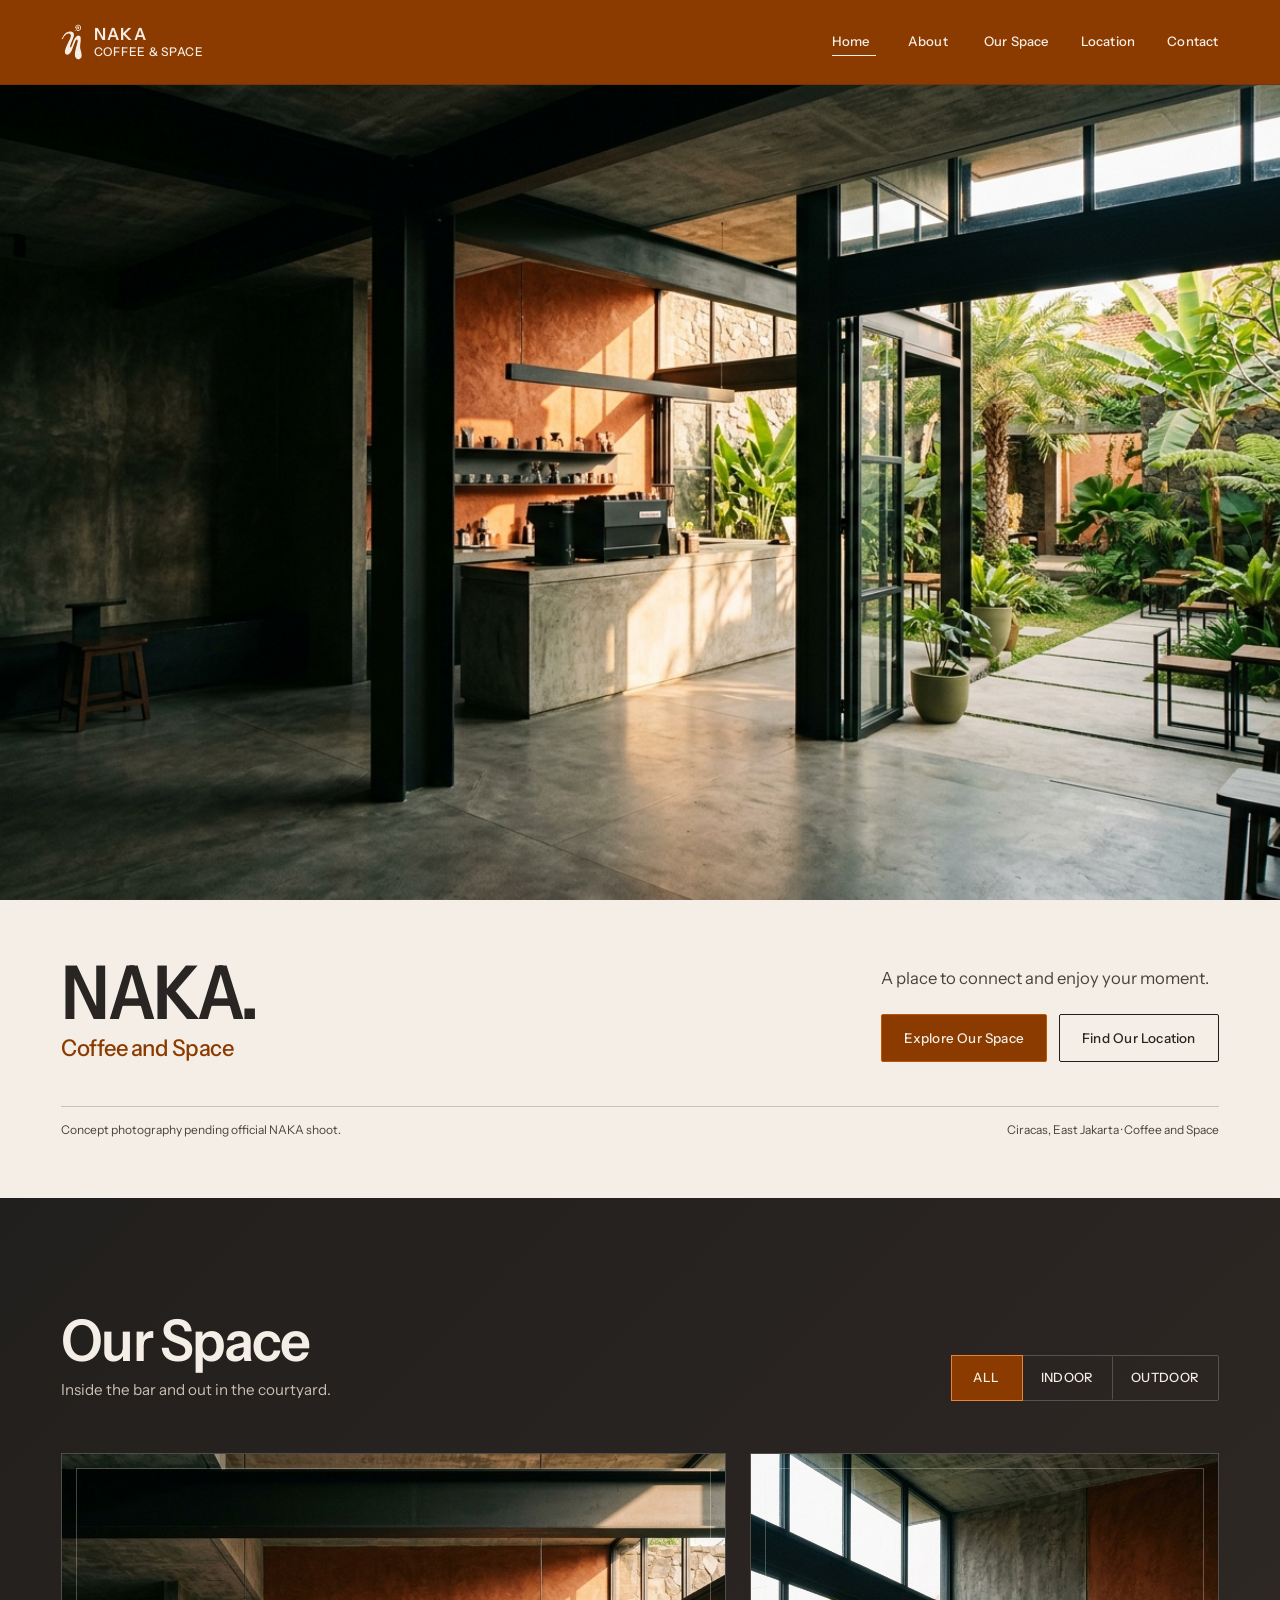
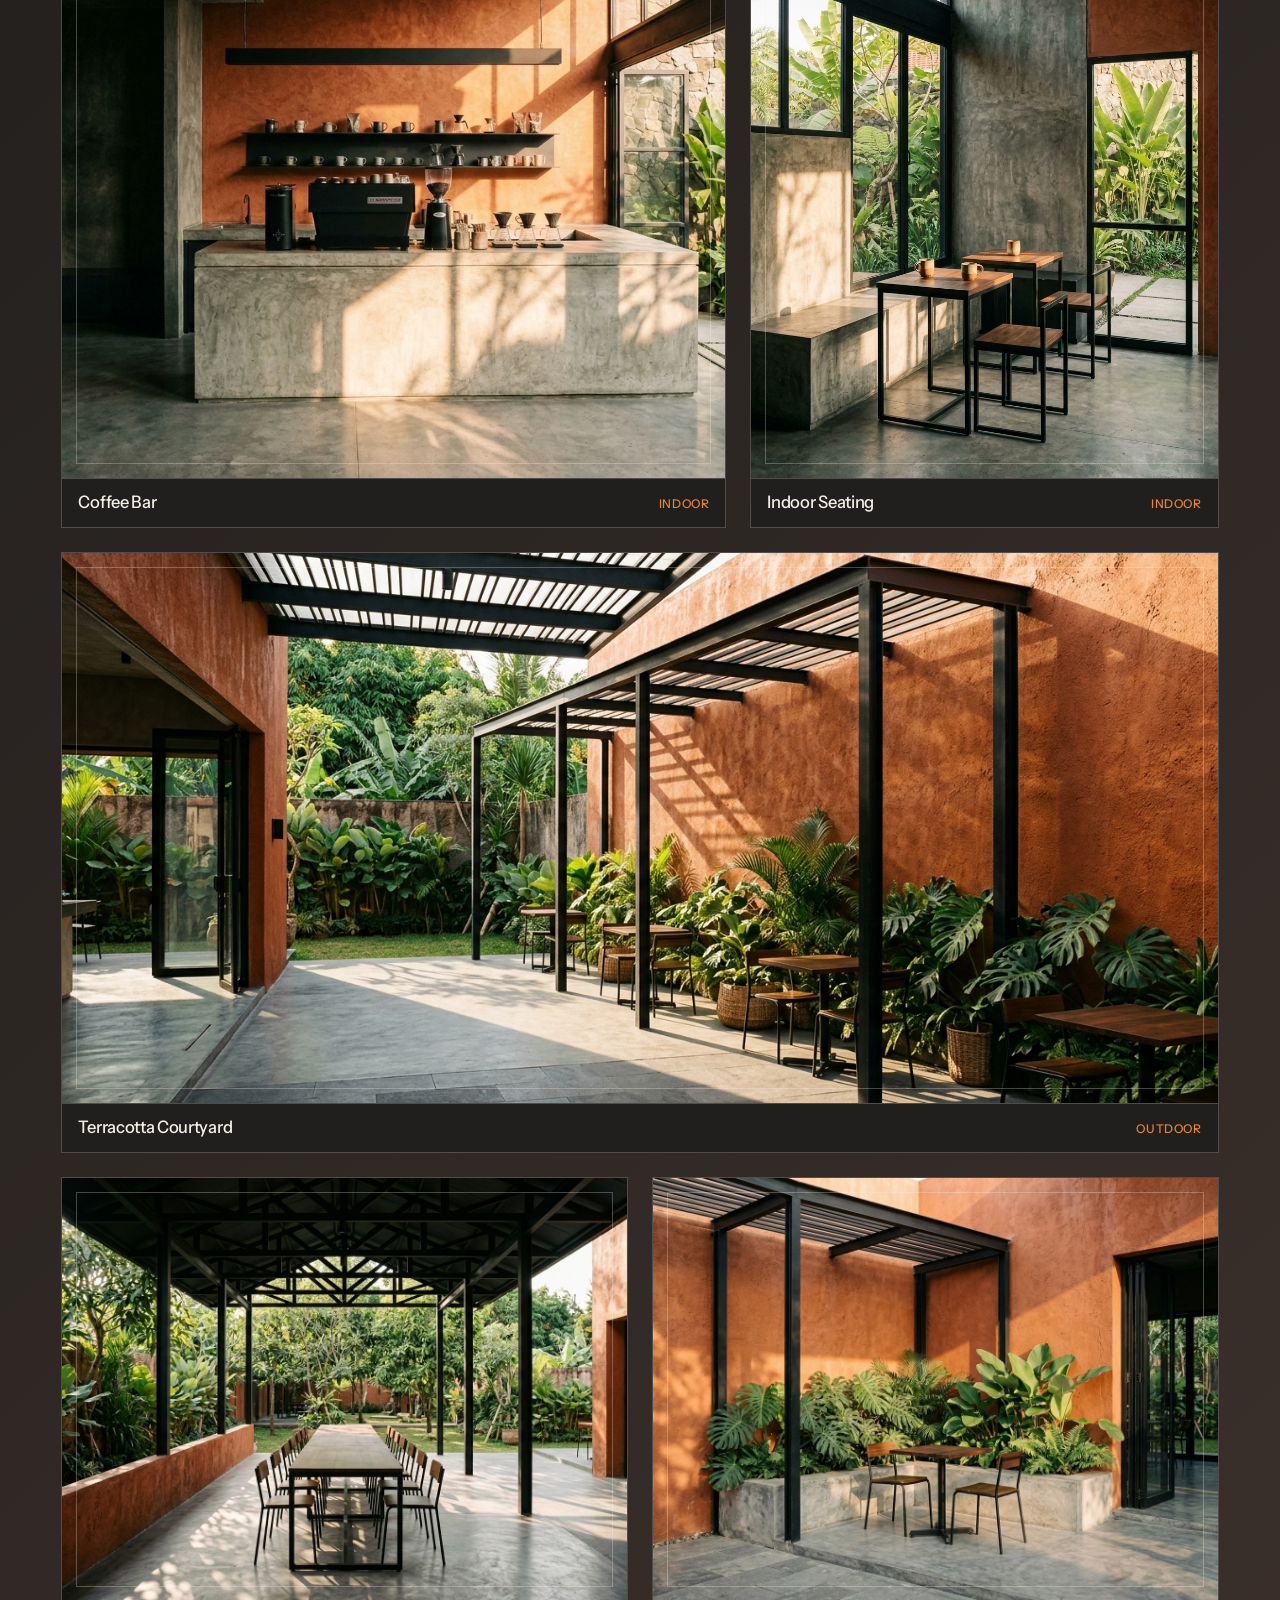
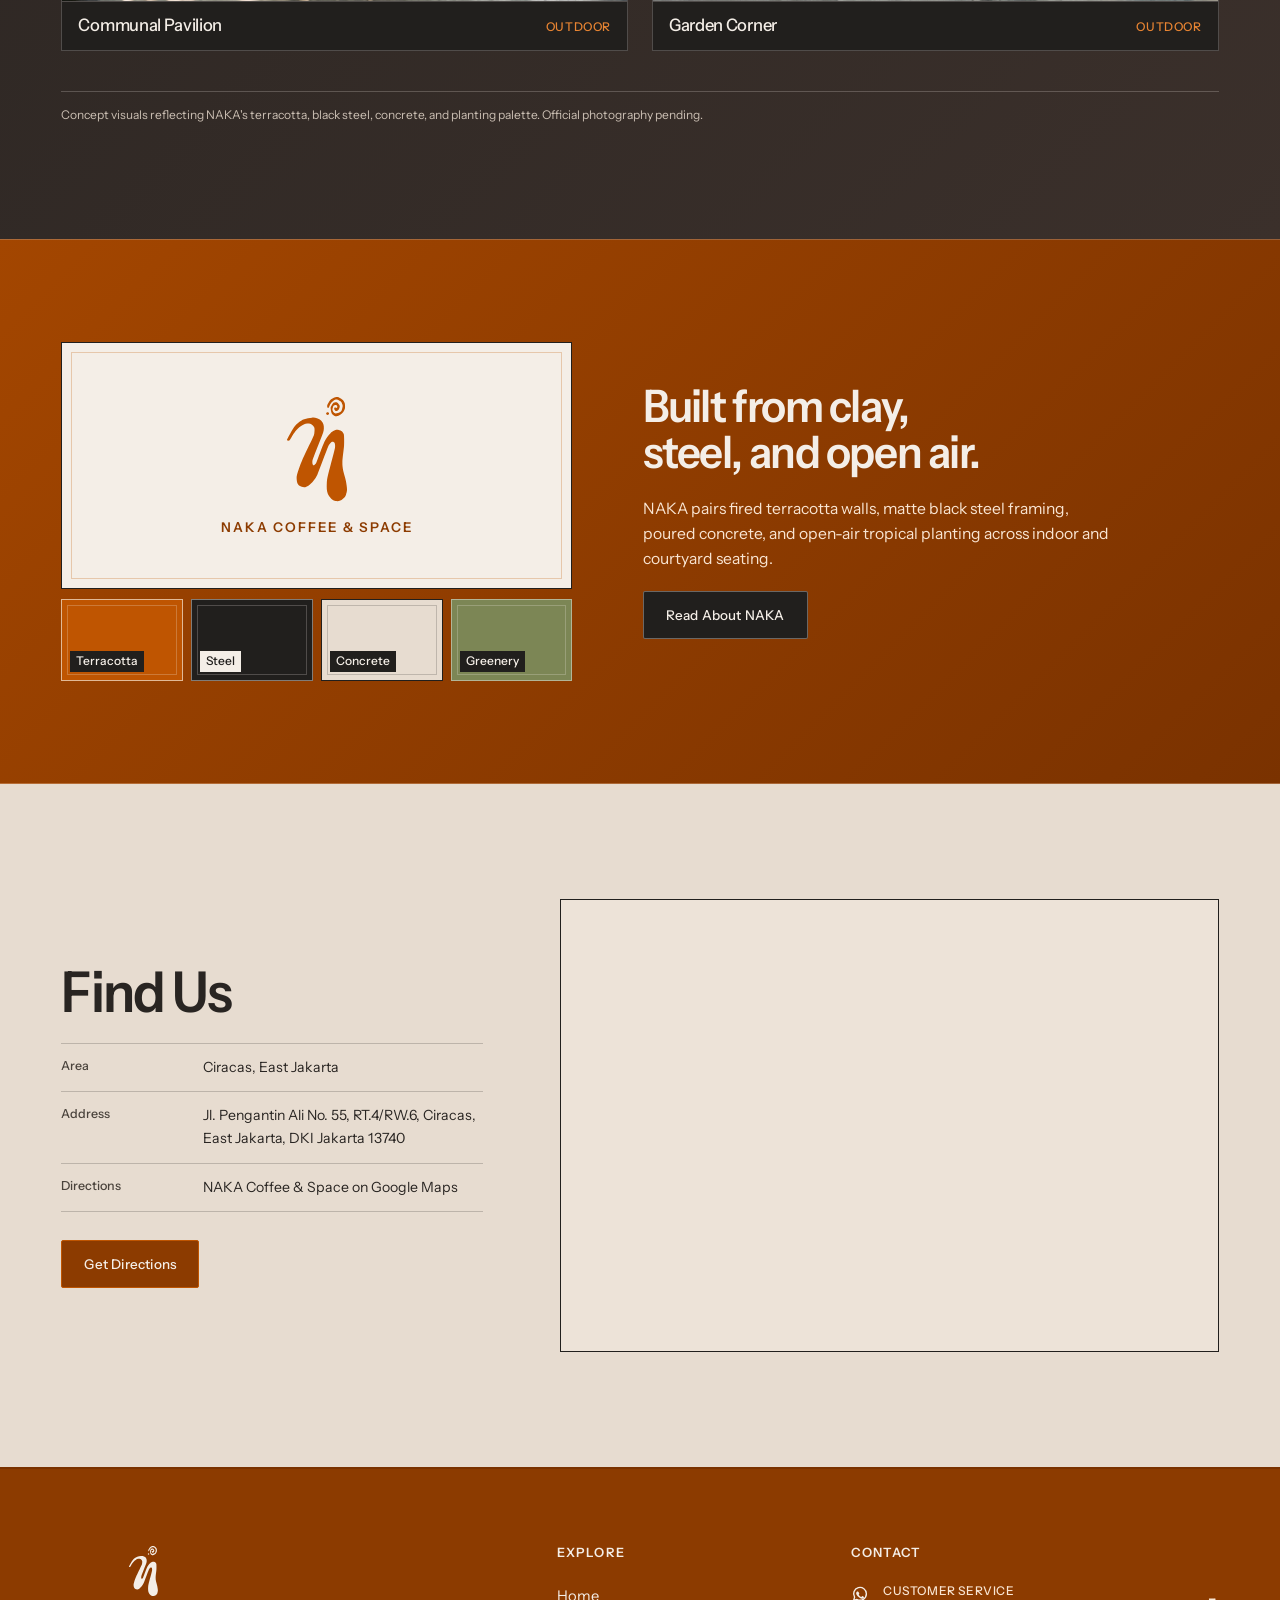
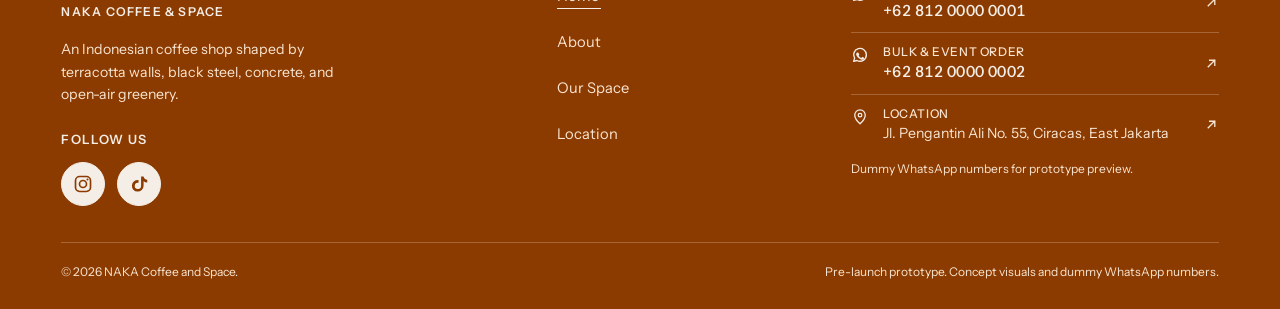
==== index.html @ 7a58840e "Initial commit: NAKA Coffee & Space company profile with official logo, terracotta palette, and Goog" ====
<!DOCTYPE html>
<html lang="en">
<head>
  <meta charset="UTF-8">
  <meta name="viewport" content="width=device-width, initial-scale=1.0">
  <meta name="description" content="NAKA Coffee and Space, an Indonesian coffee shop shaped by terracotta walls, black steel, concrete, and open-air greenery.">
  <meta name="theme-color" content="#8C3B00">
  <title>NAKA Coffee and Space</title>
  <link rel="icon" type="image/svg+xml" href="assets/images/favicon.svg">
  <script>document.documentElement.classList.add('has-js');</script>
  <link rel="preload" href="assets/fonts/instrument-sans-latin.woff2" as="font" type="font/woff2" crossorigin>
  <link rel="stylesheet" href="assets/css/styles.css">
  <noscript>
    <style>
      .site-header { position: static; background: var(--color-brand-ink); color: var(--color-cream); }
      .menu-toggle { display: none; }
      .hero-stage { padding-top: 0; }
      .hero-photo { height: clamp(360px, 62svh, 580px); }
      @media (max-width: 960px) {
        .header-inner { flex-wrap: wrap; padding-block: 16px; }
        .primary-nav { display: flex; flex-wrap: wrap; width: 100%; gap: 8px 20px; margin-top: 12px; }
        .primary-nav a { font-size: 0.82rem; }
      }
    </style>
  </noscript>
</head>
<body data-page="home">
  <a class="skip-link" href="#main">Skip to content</a>

  <header class="site-header" data-header>
    <div class="header-inner page-shell">
      <a class="brand" href="#top" aria-label="NAKA Coffee and Space, back to top">
        <svg class="brand__mark" viewBox="0 0 64.9 109.5" fill="currentColor" aria-hidden="true">
          <path fill-rule="evenodd" d="M56.1 107.1C54.6 107.7 52.7 107.7 51.3 107.5C50 107.3 48.9 106.8 47.8 106C46.7 105.1 45.4 103.5 44.5 102.2C43.7 100.9 43.2 99.5 42.8 98C42.4 96.4 42.3 94.6 42.3 92.7C42.4 90.4 42.3 86.9 43 83.9C44.4 77.5 49.3 59.8 50.6 54C51 52.3 50.8 50.2 50.5 49.1C50.4 48.5 49.8 47.8 49.2 47.6C48.6 47.4 47.5 47.5 46.9 48C46 48.7 44.6 50.4 43.9 52C41.6 57.5 35.3 75 32.8 80.8C31.8 83.1 30.4 85.1 28.9 86.9C27.4 88.8 25.3 90.8 23.7 91.9C22.4 92.8 20.9 93.4 19.4 93.5C17.9 93.5 15.9 92.8 14.7 92C13.7 91.4 12.9 90.4 12.5 89.2C12 87.7 11.7 84.8 11.8 82.9C11.9 81.2 12.5 79.7 13 78C13.9 75.4 15.4 70.8 17 67.1C19.6 61.2 26.4 47.4 28.5 42.7C29.1 41.5 29.6 40.3 29.7 39C29.9 37.4 30.2 34.6 29.7 33C29.1 31.6 27.6 30.2 26.3 29.5C25.2 28.9 23.5 28.9 22.4 28.9C21.4 28.9 20.4 29.2 19.5 29.7C17.9 30.5 14.8 32.4 12.9 34.1C11.1 35.7 9.9 37.6 8.5 39.6C7.1 41.6 5.7 44.8 4.7 45.9C4.2 46.4 3 46.3 2.5 46.2C2.2 46.1 1.9 45.4 2.1 45.1C3.2 42.8 7.4 35.3 9.3 32.4C10.6 30.6 12.1 29.2 13.8 27.9C15.5 26.6 17.3 25.3 19.5 24.6C21.7 23.7 25.1 23.2 27.3 23C29 22.8 30.8 23 32.4 23.5C34 24 35.7 25 36.8 26C37.9 27.1 38.5 28.6 39 29.9C39.4 31.2 39.4 32.6 39.4 33.9C39.3 35.2 39.2 36.6 38.7 37.9C36.8 43.1 30 59.9 28.2 65.1C27.7 66.4 27.7 68 27.8 69C27.8 69.8 28.2 70.9 28.6 71.2C28.8 71.4 29.5 71.2 29.8 70.9C30.4 70.5 31.3 69.7 31.7 68.8C33.4 64.8 37.8 52.1 40.1 47.2C41.6 44 44.1 40.9 45.9 39C47.2 37.5 49.2 36.4 50.6 35.8C51.8 35.3 53.2 35.2 54.4 35.4C55.6 35.6 57 36.2 57.9 37C58.7 37.8 59.5 38.9 59.7 40.1C60 42.4 60.1 47.2 59.9 50.9C59.6 55.6 58.3 63.6 58.2 68C58.1 71.1 58.5 73.9 59.1 77C59.7 80.1 61.1 83.7 61.7 86.9C62.3 90 62.9 93.6 62.9 95.9C62.9 97.7 62.3 99.6 61.9 100.9C61.6 102 61.2 102.9 60.5 103.7C59.6 104.7 57.7 106.5 56.1 107.1Z M52.4 2.1C53.3 2.1 54.3 2.2 55.2 2.7C56.3 3.2 57.8 4.2 58.7 5.1C59.6 6 60.1 7 60.5 8.1C60.9 9.3 60.9 11 60.9 12C60.9 12.6 60.9 13.3 60.7 13.9C60.4 14.8 59.9 16.2 59.1 17.2C58.3 18.2 57.2 19.3 56 20C54.9 20.7 53.4 21.3 52.4 21.5C51.5 21.6 50.6 21.4 49.9 21C49 20.5 47.9 19.5 47.3 18.5C46.7 17.3 46.4 14.9 46.3 13.8C46.2 13.1 46.2 12.5 46.5 11.9C47 10.9 48.2 8.7 49 8C49.6 7.5 50.7 7.5 51.4 7.4C52 7.4 52.7 7.4 53.2 7.8C53.8 8.4 55.3 10 55.5 11.1C55.7 12.3 55 13.8 54.5 14.6C54 15.4 52.8 16.1 52.2 16.3C51.8 16.4 51.3 16.1 51 15.9C50.6 15.6 50.2 15.2 50.1 14.8C49.9 14.3 49.8 13.4 50 13.1C50.2 12.8 50.8 12.6 51.2 12.7C51.6 12.7 52.1 13.3 52.4 13.2C52.7 13.1 53.1 12.4 53.1 12C53 11.5 52.8 10.7 52.3 10.4C51.9 10.2 50.8 10.2 50.3 10.4C49.9 10.5 49.4 10.7 49.1 11.1C48.8 11.7 48.3 13.3 48.2 14C48.1 14.6 48.1 15.1 48.3 15.6C48.5 16.2 48.8 17 49.3 17.6C49.8 18.1 50.6 18.7 51.3 18.7C52.4 18.8 54.5 18.2 55.5 17.6C56.3 17.2 57.1 16.5 57.4 15.7C57.9 14.6 58.4 12.3 58.5 11.1C58.5 10 57.9 8.9 57.6 8.1C57.3 7.5 56.9 6.9 56.3 6.4C55.6 5.8 54.2 4.9 53.3 4.7C52.5 4.4 51.5 4.5 50.7 4.9C49.6 5.5 47.4 7.2 46.4 8.5C45.4 9.7 44.9 11.9 44.4 12.7C44.3 13 43.7 13.3 43.5 13.1C43.2 13 42.9 12.4 42.8 12C42.7 11.5 42.7 10.7 43 10C43.5 8.9 44.9 6.3 46 5.1C46.9 4 48.5 3.2 49.5 2.7C50.4 2.3 51.4 2.1 52.4 2.1Z M43.2 17.4C44 17.4 44.7 18 44.7 18.8C44.7 19.6 44 20.3 43.2 20.3C42.4 20.3 41.7 19.6 41.7 18.8C41.7 18 42.4 17.4 43.2 17.4Z"/>
        </svg>
        <span class="brand__text">
          <span class="brand__word">NAKA</span>
          <span class="brand__descriptor">Coffee &amp; Space</span>
        </span>
      </a>

      <nav class="primary-nav" aria-label="Primary navigation">
        <a href="#top" data-nav="top" aria-current="location">Home</a>
        <a href="about.html" data-nav="about">About</a>
        <a href="#our-space" data-nav="our-space">Our Space</a>
        <a href="#location" data-nav="location">Location</a>
        <a href="#contact" data-nav="contact">Contact</a>
      </nav>

      <button class="menu-toggle" type="button" aria-expanded="false" aria-controls="site-menu" data-menu-toggle>
        <span class="menu-toggle__label">Menu</span>
        <svg class="menu-toggle__icon" width="20" height="20" viewBox="0 0 20 20" fill="none" aria-hidden="true">
          <path d="M3 6.5h14M3 13.5h14" stroke="currentColor" stroke-width="1.5"/>
        </svg>
      </button>
    </div>
  </header>

  <div class="menu-panel" id="site-menu" role="dialog" aria-modal="true" aria-label="Site menu" aria-hidden="true" inert data-menu>
    <div class="menu-panel__inner page-shell">
      <div class="menu-panel__head">
        <a class="brand brand--menu" href="#top" aria-label="NAKA Coffee and Space, back to top">
          <svg class="brand__mark" viewBox="0 0 64.9 109.5" fill="currentColor" aria-hidden="true">
            <path fill-rule="evenodd" d="M56.1 107.1C54.6 107.7 52.7 107.7 51.3 107.5C50 107.3 48.9 106.8 47.8 106C46.7 105.1 45.4 103.5 44.5 102.2C43.7 100.9 43.2 99.5 42.8 98C42.4 96.4 42.3 94.6 42.3 92.7C42.4 90.4 42.3 86.9 43 83.9C44.4 77.5 49.3 59.8 50.6 54C51 52.3 50.8 50.2 50.5 49.1C50.4 48.5 49.8 47.8 49.2 47.6C48.6 47.4 47.5 47.5 46.9 48C46 48.7 44.6 50.4 43.9 52C41.6 57.5 35.3 75 32.8 80.8C31.8 83.1 30.4 85.1 28.9 86.9C27.4 88.8 25.3 90.8 23.7 91.9C22.4 92.8 20.9 93.4 19.4 93.5C17.9 93.5 15.9 92.8 14.7 92C13.7 91.4 12.9 90.4 12.5 89.2C12 87.7 11.7 84.8 11.8 82.9C11.9 81.2 12.5 79.7 13 78C13.9 75.4 15.4 70.8 17 67.1C19.6 61.2 26.4 47.4 28.5 42.7C29.1 41.5 29.6 40.3 29.7 39C29.9 37.4 30.2 34.6 29.7 33C29.1 31.6 27.6 30.2 26.3 29.5C25.2 28.9 23.5 28.9 22.4 28.9C21.4 28.9 20.4 29.2 19.5 29.7C17.9 30.5 14.8 32.4 12.9 34.1C11.1 35.7 9.9 37.6 8.5 39.6C7.1 41.6 5.7 44.8 4.7 45.9C4.2 46.4 3 46.3 2.5 46.2C2.2 46.1 1.9 45.4 2.1 45.1C3.2 42.8 7.4 35.3 9.3 32.4C10.6 30.6 12.1 29.2 13.8 27.9C15.5 26.6 17.3 25.3 19.5 24.6C21.7 23.7 25.1 23.2 27.3 23C29 22.8 30.8 23 32.4 23.5C34 24 35.7 25 36.8 26C37.9 27.1 38.5 28.6 39 29.9C39.4 31.2 39.4 32.6 39.4 33.9C39.3 35.2 39.2 36.6 38.7 37.9C36.8 43.1 30 59.9 28.2 65.1C27.7 66.4 27.7 68 27.8 69C27.8 69.8 28.2 70.9 28.6 71.2C28.8 71.4 29.5 71.2 29.8 70.9C30.4 70.5 31.3 69.7 31.7 68.8C33.4 64.8 37.8 52.1 40.1 47.2C41.6 44 44.1 40.9 45.9 39C47.2 37.5 49.2 36.4 50.6 35.8C51.8 35.3 53.2 35.2 54.4 35.4C55.6 35.6 57 36.2 57.9 37C58.7 37.8 59.5 38.9 59.7 40.1C60 42.4 60.1 47.2 59.9 50.9C59.6 55.6 58.3 63.6 58.2 68C58.1 71.1 58.5 73.9 59.1 77C59.7 80.1 61.1 83.7 61.7 86.9C62.3 90 62.9 93.6 62.9 95.9C62.9 97.7 62.3 99.6 61.9 100.9C61.6 102 61.2 102.9 60.5 103.7C59.6 104.7 57.7 106.5 56.1 107.1Z M52.4 2.1C53.3 2.1 54.3 2.2 55.2 2.7C56.3 3.2 57.8 4.2 58.7 5.1C59.6 6 60.1 7 60.5 8.1C60.9 9.3 60.9 11 60.9 12C60.9 12.6 60.9 13.3 60.7 13.9C60.4 14.8 59.9 16.2 59.1 17.2C58.3 18.2 57.2 19.3 56 20C54.9 20.7 53.4 21.3 52.4 21.5C51.5 21.6 50.6 21.4 49.9 21C49 20.5 47.9 19.5 47.3 18.5C46.7 17.3 46.4 14.9 46.3 13.8C46.2 13.1 46.2 12.5 46.5 11.9C47 10.9 48.2 8.7 49 8C49.6 7.5 50.7 7.5 51.4 7.4C52 7.4 52.7 7.4 53.2 7.8C53.8 8.4 55.3 10 55.5 11.1C55.7 12.3 55 13.8 54.5 14.6C54 15.4 52.8 16.1 52.2 16.3C51.8 16.4 51.3 16.1 51 15.9C50.6 15.6 50.2 15.2 50.1 14.8C49.9 14.3 49.8 13.4 50 13.1C50.2 12.8 50.8 12.6 51.2 12.7C51.6 12.7 52.1 13.3 52.4 13.2C52.7 13.1 53.1 12.4 53.1 12C53 11.5 52.8 10.7 52.3 10.4C51.9 10.2 50.8 10.2 50.3 10.4C49.9 10.5 49.4 10.7 49.1 11.1C48.8 11.7 48.3 13.3 48.2 14C48.1 14.6 48.1 15.1 48.3 15.6C48.5 16.2 48.8 17 49.3 17.6C49.8 18.1 50.6 18.7 51.3 18.7C52.4 18.8 54.5 18.2 55.5 17.6C56.3 17.2 57.1 16.5 57.4 15.7C57.9 14.6 58.4 12.3 58.5 11.1C58.5 10 57.9 8.9 57.6 8.1C57.3 7.5 56.9 6.9 56.3 6.4C55.6 5.8 54.2 4.9 53.3 4.7C52.5 4.4 51.5 4.5 50.7 4.9C49.6 5.5 47.4 7.2 46.4 8.5C45.4 9.7 44.9 11.9 44.4 12.7C44.3 13 43.7 13.3 43.5 13.1C43.2 13 42.9 12.4 42.8 12C42.7 11.5 42.7 10.7 43 10C43.5 8.9 44.9 6.3 46 5.1C46.9 4 48.5 3.2 49.5 2.7C50.4 2.3 51.4 2.1 52.4 2.1Z M43.2 17.4C44 17.4 44.7 18 44.7 18.8C44.7 19.6 44 20.3 43.2 20.3C42.4 20.3 41.7 19.6 41.7 18.8C41.7 18 42.4 17.4 43.2 17.4Z"/>
          </svg>
          <span class="brand__text">
            <span class="brand__word">NAKA</span>
            <span class="brand__descriptor">Coffee &amp; Space</span>
          </span>
        </a>
        <button class="menu-close" type="button" aria-label="Close menu" data-menu-close>
          <svg width="22" height="22" viewBox="0 0 22 22" fill="none" aria-hidden="true">
            <path d="M5 5l12 12M17 5L5 17" stroke="currentColor" stroke-width="1.5"/>
          </svg>
        </button>
      </div>

      <nav class="menu-nav" aria-label="Mobile navigation">
        <a href="#top" data-nav="top">Home</a>
        <a href="about.html" data-nav="about">About</a>
        <a href="#our-space" data-nav="our-space">Our Space</a>
        <a href="#location" data-nav="location">Location</a>
        <a href="#contact" data-nav="contact">Contact</a>
      </nav>

      <div class="menu-panel__foot">
        <p>Ciracas, East Jakarta / Coffee and Space</p>
        <p>Pre-launch prototype. Concept visuals and dummy WhatsApp numbers.</p>
      </div>
    </div>
  </div>

  <main id="main" tabindex="-1">
    <section class="hero-stage" id="top" aria-labelledby="hero-title">
      <div class="hero-photo">
        <img
          class="hero-photo__img"
          src="assets/images/hero-atmosphere.jpg"
          width="1376"
          height="768"
          fetchpriority="high"
          decoding="async"
          alt="Concept architectural view of NAKA Coffee and Space showing the concrete bar, terracotta wall, black steel framing, and open-air courtyard greenery."
        >
      </div>

      <div class="hero-intro">
        <div class="page-shell">
          <div class="hero-intro__grid">
            <h1 class="hero-intro__title" id="hero-title">
              <span class="hero__title-mask"><span class="hero__title-word">NAKA.</span></span>
              <span class="hero-intro__sub">Coffee and Space</span>
            </h1>

            <div class="hero-intro__body">
              <p class="hero-intro__tagline">A place to connect and enjoy your moment.</p>
              <div class="hero-intro__actions">
                <a class="button button--primary" href="#our-space">Explore Our Space</a>
                <a class="button button--ghost-dark" href="#location">Find Our Location</a>
              </div>
            </div>
          </div>

          <div class="hero-intro__meta">
            <p class="prototype-note">Concept photography pending official NAKA shoot.</p>
            <p class="hero__place">Ciracas, East Jakarta · Coffee and Space</p>
          </div>
        </div>
      </div>
    </section>

    <section class="section section--space" id="our-space" aria-labelledby="space-title">
      <div class="page-shell">
        <div class="space-bar" data-reveal>
          <div class="space-bar__title">
            <h2 id="space-title">Our Space</h2>
            <p class="space-bar__sub">Inside the bar and out in the courtyard.</p>
          </div>

          <div class="space-filters" role="group" aria-label="Filter space photos">
            <button class="space-filter is-active" type="button" data-space-filter="all" aria-pressed="true">All</button>
            <button class="space-filter" type="button" data-space-filter="indoor" aria-pressed="false">Indoor</button>
            <button class="space-filter" type="button" data-space-filter="outdoor" aria-pressed="false">Outdoor</button>
          </div>
        </div>

        <div class="space-mosaic" data-space-grid>
          <figure class="space-shot space-shot--wide" data-category="indoor" data-reveal>
            <button
              class="space-shot__trigger"
              type="button"
              data-lightbox-src="assets/images/space-coffee-bar.jpg"
              data-lightbox-title="Coffee Bar"
              data-lightbox-zone="Indoor"
              data-lightbox-alt="Concept view of the poured concrete coffee bar counter, matte black steel shelving, and terracotta wall."
              aria-label="Inspect Coffee Bar photo"
            >
              <img
                src="assets/images/space-coffee-bar.jpg"
                width="1264"
                height="848"
                decoding="sync"
                alt="Concept view of the poured concrete coffee bar counter, matte black steel shelving, and terracotta wall."
              >
              <span class="space-shot__mat" aria-hidden="true"></span>
            </button>
            <figcaption class="space-shot__caption">
              <span class="space-shot__name">Coffee Bar</span>
              <span class="space-shot__zone">Indoor</span>
            </figcaption>
          </figure>

          <figure class="space-shot space-shot--tall" data-category="indoor" data-reveal>
            <button
              class="space-shot__trigger"
              type="button"
              data-lightbox-src="assets/images/space-indoor-seating.jpg"
              data-lightbox-title="Indoor Seating"
              data-lightbox-zone="Indoor"
              data-lightbox-alt="Concept view of indoor seating along a concrete bench beside tall black steel windows looking out to greenery."
              aria-label="Inspect Indoor Seating photo"
            >
              <img
                src="assets/images/space-indoor-seating.jpg"
                width="896"
                height="1200"
                decoding="sync"
                alt="Concept view of indoor seating along a concrete bench beside tall black steel windows looking out to greenery."
              >
              <span class="space-shot__mat" aria-hidden="true"></span>
            </button>
            <figcaption class="space-shot__caption">
              <span class="space-shot__name">Indoor Seating</span>
              <span class="space-shot__zone">Indoor</span>
            </figcaption>
          </figure>

          <figure class="space-shot space-shot--full" data-category="outdoor" data-reveal>
            <button
              class="space-shot__trigger"
              type="button"
              data-lightbox-src="assets/images/space-terracotta-courtyard.jpg"
              data-lightbox-title="Terracotta Courtyard"
              data-lightbox-zone="Outdoor"
              data-lightbox-alt="Concept view of the open-air terracotta courtyard with black steel pergola, concrete paving, and tropical trees."
              aria-label="Inspect Terracotta Courtyard photo"
            >
              <img
                src="assets/images/space-terracotta-courtyard.jpg"
                width="1376"
                height="768"
                decoding="sync"
                alt="Concept view of the open-air terracotta courtyard with black steel pergola, concrete paving, and tropical trees."
              >
              <span class="space-shot__mat" aria-hidden="true"></span>
            </button>
            <figcaption class="space-shot__caption">
              <span class="space-shot__name">Terracotta Courtyard</span>
              <span class="space-shot__zone">Outdoor</span>
            </figcaption>
          </figure>

          <figure class="space-shot space-shot--half" data-category="outdoor" data-reveal>
            <button
              class="space-shot__trigger"
              type="button"
              data-lightbox-src="assets/images/space-communal-table.jpg"
              data-lightbox-title="Communal Pavilion"
              data-lightbox-zone="Outdoor"
              data-lightbox-alt="Concept view of a long timber communal table under a black steel truss roof surrounded by greenery."
              aria-label="Inspect Communal Pavilion photo"
            >
              <img
                src="assets/images/space-communal-table.jpg"
                width="1200"
                height="896"
                decoding="sync"
                alt="Concept view of a long timber communal table under a black steel truss roof surrounded by greenery."
              >
              <span class="space-shot__mat" aria-hidden="true"></span>
            </button>
            <figcaption class="space-shot__caption">
              <span class="space-shot__name">Communal Pavilion</span>
              <span class="space-shot__zone">Outdoor</span>
            </figcaption>
          </figure>

          <figure class="space-shot space-shot--half" data-category="outdoor" data-reveal>
            <button
              class="space-shot__trigger"
              type="button"
              data-lightbox-src="assets/images/space-greenery-corner.jpg"
              data-lightbox-title="Garden Corner"
              data-lightbox-zone="Outdoor"
              data-lightbox-alt="Concept view of a quiet two-seat garden corner beside concrete planters, tropical leaves, and a terracotta wall."
              aria-label="Inspect Garden Corner photo"
            >
              <img
                src="assets/images/space-greenery-corner.jpg"
                width="1200"
                height="896"
                decoding="sync"
                alt="Concept view of a quiet two-seat garden corner beside concrete planters, tropical leaves, and a terracotta wall."
              >
              <span class="space-shot__mat" aria-hidden="true"></span>
            </button>
            <figcaption class="space-shot__caption">
              <span class="space-shot__name">Garden Corner</span>
              <span class="space-shot__zone">Outdoor</span>
            </figcaption>
          </figure>
        </div>

        <p class="section-note" data-reveal>
          Concept visuals reflecting NAKA's terracotta, black steel, concrete, and planting palette. Official photography pending.
        </p>
      </div>
    </section>

    <section class="section section--teaser" aria-labelledby="about-teaser-title">
      <div class="page-shell">
        <div class="teaser-strip" data-reveal>
          <div class="brand-plaque-col">
            <div class="brand-plaque" role="img" aria-label="NAKA Coffee and Space official emblem and wordmark">
              <svg class="brand-plaque__mark" viewBox="0 0 64.9 109.5" fill="currentColor" aria-hidden="true">
                <path fill-rule="evenodd" d="M56.1 107.1C54.6 107.7 52.7 107.7 51.3 107.5C50 107.3 48.9 106.8 47.8 106C46.7 105.1 45.4 103.5 44.5 102.2C43.7 100.9 43.2 99.5 42.8 98C42.4 96.4 42.3 94.6 42.3 92.7C42.4 90.4 42.3 86.9 43 83.9C44.4 77.5 49.3 59.8 50.6 54C51 52.3 50.8 50.2 50.5 49.1C50.4 48.5 49.8 47.8 49.2 47.6C48.6 47.4 47.5 47.5 46.9 48C46 48.7 44.6 50.4 43.9 52C41.6 57.5 35.3 75 32.8 80.8C31.8 83.1 30.4 85.1 28.9 86.9C27.4 88.8 25.3 90.8 23.7 91.9C22.4 92.8 20.9 93.4 19.4 93.5C17.9 93.5 15.9 92.8 14.7 92C13.7 91.4 12.9 90.4 12.5 89.2C12 87.7 11.7 84.8 11.8 82.9C11.9 81.2 12.5 79.7 13 78C13.9 75.4 15.4 70.8 17 67.1C19.6 61.2 26.4 47.4 28.5 42.7C29.1 41.5 29.6 40.3 29.7 39C29.9 37.4 30.2 34.6 29.7 33C29.1 31.6 27.6 30.2 26.3 29.5C25.2 28.9 23.5 28.9 22.4 28.9C21.4 28.9 20.4 29.2 19.5 29.7C17.9 30.5 14.8 32.4 12.9 34.1C11.1 35.7 9.9 37.6 8.5 39.6C7.1 41.6 5.7 44.8 4.7 45.9C4.2 46.4 3 46.3 2.5 46.2C2.2 46.1 1.9 45.4 2.1 45.1C3.2 42.8 7.4 35.3 9.3 32.4C10.6 30.6 12.1 29.2 13.8 27.9C15.5 26.6 17.3 25.3 19.5 24.6C21.7 23.7 25.1 23.2 27.3 23C29 22.8 30.8 23 32.4 23.5C34 24 35.7 25 36.8 26C37.9 27.1 38.5 28.6 39 29.9C39.4 31.2 39.4 32.6 39.4 33.9C39.3 35.2 39.2 36.6 38.7 37.9C36.8 43.1 30 59.9 28.2 65.1C27.7 66.4 27.7 68 27.8 69C27.8 69.8 28.2 70.9 28.6 71.2C28.8 71.4 29.5 71.2 29.8 70.9C30.4 70.5 31.3 69.7 31.7 68.8C33.4 64.8 37.8 52.1 40.1 47.2C41.6 44 44.1 40.9 45.9 39C47.2 37.5 49.2 36.4 50.6 35.8C51.8 35.3 53.2 35.2 54.4 35.4C55.6 35.6 57 36.2 57.9 37C58.7 37.8 59.5 38.9 59.7 40.1C60 42.4 60.1 47.2 59.9 50.9C59.6 55.6 58.3 63.6 58.2 68C58.1 71.1 58.5 73.9 59.1 77C59.7 80.1 61.1 83.7 61.7 86.9C62.3 90 62.9 93.6 62.9 95.9C62.9 97.7 62.3 99.6 61.9 100.9C61.6 102 61.2 102.9 60.5 103.7C59.6 104.7 57.7 106.5 56.1 107.1Z M52.4 2.1C53.3 2.1 54.3 2.2 55.2 2.7C56.3 3.2 57.8 4.2 58.7 5.1C59.6 6 60.1 7 60.5 8.1C60.9 9.3 60.9 11 60.9 12C60.9 12.6 60.9 13.3 60.7 13.9C60.4 14.8 59.9 16.2 59.1 17.2C58.3 18.2 57.2 19.3 56 20C54.9 20.7 53.4 21.3 52.4 21.5C51.5 21.6 50.6 21.4 49.9 21C49 20.5 47.9 19.5 47.3 18.5C46.7 17.3 46.4 14.9 46.3 13.8C46.2 13.1 46.2 12.5 46.5 11.9C47 10.9 48.2 8.7 49 8C49.6 7.5 50.7 7.5 51.4 7.4C52 7.4 52.7 7.4 53.2 7.8C53.8 8.4 55.3 10 55.5 11.1C55.7 12.3 55 13.8 54.5 14.6C54 15.4 52.8 16.1 52.2 16.3C51.8 16.4 51.3 16.1 51 15.9C50.6 15.6 50.2 15.2 50.1 14.8C49.9 14.3 49.8 13.4 50 13.1C50.2 12.8 50.8 12.6 51.2 12.7C51.6 12.7 52.1 13.3 52.4 13.2C52.7 13.1 53.1 12.4 53.1 12C53 11.5 52.8 10.7 52.3 10.4C51.9 10.2 50.8 10.2 50.3 10.4C49.9 10.5 49.4 10.7 49.1 11.1C48.8 11.7 48.3 13.3 48.2 14C48.1 14.6 48.1 15.1 48.3 15.6C48.5 16.2 48.8 17 49.3 17.6C49.8 18.1 50.6 18.7 51.3 18.7C52.4 18.8 54.5 18.2 55.5 17.6C56.3 17.2 57.1 16.5 57.4 15.7C57.9 14.6 58.4 12.3 58.5 11.1C58.5 10 57.9 8.9 57.6 8.1C57.3 7.5 56.9 6.9 56.3 6.4C55.6 5.8 54.2 4.9 53.3 4.7C52.5 4.4 51.5 4.5 50.7 4.9C49.6 5.5 47.4 7.2 46.4 8.5C45.4 9.7 44.9 11.9 44.4 12.7C44.3 13 43.7 13.3 43.5 13.1C43.2 13 42.9 12.4 42.8 12C42.7 11.5 42.7 10.7 43 10C43.5 8.9 44.9 6.3 46 5.1C46.9 4 48.5 3.2 49.5 2.7C50.4 2.3 51.4 2.1 52.4 2.1Z M43.2 17.4C44 17.4 44.7 18 44.7 18.8C44.7 19.6 44 20.3 43.2 20.3C42.4 20.3 41.7 19.6 41.7 18.8C41.7 18 42.4 17.4 43.2 17.4Z"/>
              </svg>
              <span class="brand-plaque__wordmark">NAKA COFFEE &amp; SPACE</span>
            </div>

            <div class="teaser-swatches" aria-hidden="true">
              <span class="teaser-swatch teaser-swatch--terracotta"><span>Terracotta</span></span>
              <span class="teaser-swatch teaser-swatch--steel"><span>Steel</span></span>
              <span class="teaser-swatch teaser-swatch--concrete"><span>Concrete</span></span>
              <span class="teaser-swatch teaser-swatch--olive"><span>Greenery</span></span>
            </div>
          </div>

          <div class="teaser-copy">
            <h2 id="about-teaser-title">Built from clay, steel, and open air.</h2>
            <p class="teaser-copy__text">
              NAKA pairs fired terracotta walls, matte black steel framing, poured concrete, and open-air tropical planting across indoor and courtyard seating.
            </p>
            <a class="button button--on-brand" href="about.html">Read About NAKA</a>
          </div>
        </div>
      </div>
    </section>

    <section class="section section--location" id="location" aria-labelledby="location-title">
      <div class="page-shell">
        <div class="location-layout">
          <div class="location-copy" data-reveal>
            <header class="section-heading">
              <h2 id="location-title">Find Us</h2>
            </header>

            <dl class="location-details">
              <div>
                <dt>Area</dt>
                <dd>Ciracas, East Jakarta</dd>
              </div>
              <div>
                <dt>Address</dt>
                <dd>Jl. Pengantin Ali No. 55, RT.4/RW.6, Ciracas, East Jakarta, DKI Jakarta 13740</dd>
              </div>
              <div>
                <dt>Directions</dt>
                <dd>NAKA Coffee &amp; Space on Google Maps</dd>
              </div>
            </dl>

            <a
              class="button button--primary"
              href="https://maps.app.goo.gl/RC8scp3rpt9zcupy8"
              target="_blank"
              rel="noopener noreferrer"
            >
              Get Directions
            </a>
          </div>

          <div class="map-panel" data-reveal>
            <div class="map-panel__frame map-panel__frame--embed">
              <iframe
                class="map-panel__embed"
                src="https://www.google.com/maps/embed?pb=!1m18!1m12!1m3!1d3965.5248!2d106.8803968!3d-6.3259691!2m3!1f0!2f0!3f0!3m2!1i1024!2i768!4f13.1!3m3!1m2!1s0x2e69ed1475c8a195%3A0xe268342f99e2b57e!2sNAKA%20Coffee%20%26%20Space!5e0!3m2!1sen!2sid!4v1700000000000!5m2!1sen!2sid"
                title="Google Maps location of NAKA Coffee and Space at Jl. Pengantin Ali No. 55, Ciracas, East Jakarta"
                loading="lazy"
                allowfullscreen
                referrerpolicy="no-referrer-when-downgrade"
              ></iframe>
            </div>
          </div>
        </div>
      </div>
    </section>
  </main>

  <footer class="site-footer" id="footer">
    <div class="page-shell">
      <div class="footer-grid" id="contact">
        <div class="footer-col footer-col--brand">
          <a class="brand brand--footer" href="#top" aria-label="NAKA Coffee and Space, back to top">
            <svg class="brand__mark" viewBox="0 0 64.9 109.5" fill="currentColor" aria-hidden="true">
              <path fill-rule="evenodd" d="M56.1 107.1C54.6 107.7 52.7 107.7 51.3 107.5C50 107.3 48.9 106.8 47.8 106C46.7 105.1 45.4 103.5 44.5 102.2C43.7 100.9 43.2 99.5 42.8 98C42.4 96.4 42.3 94.6 42.3 92.7C42.4 90.4 42.3 86.9 43 83.9C44.4 77.5 49.3 59.8 50.6 54C51 52.3 50.8 50.2 50.5 49.1C50.4 48.5 49.8 47.8 49.2 47.6C48.6 47.4 47.5 47.5 46.9 48C46 48.7 44.6 50.4 43.9 52C41.6 57.5 35.3 75 32.8 80.8C31.8 83.1 30.4 85.1 28.9 86.9C27.4 88.8 25.3 90.8 23.7 91.9C22.4 92.8 20.9 93.4 19.4 93.5C17.9 93.5 15.9 92.8 14.7 92C13.7 91.4 12.9 90.4 12.5 89.2C12 87.7 11.7 84.8 11.8 82.9C11.9 81.2 12.5 79.7 13 78C13.9 75.4 15.4 70.8 17 67.1C19.6 61.2 26.4 47.4 28.5 42.7C29.1 41.5 29.6 40.3 29.7 39C29.9 37.4 30.2 34.6 29.7 33C29.1 31.6 27.6 30.2 26.3 29.5C25.2 28.9 23.5 28.9 22.4 28.9C21.4 28.9 20.4 29.2 19.5 29.7C17.9 30.5 14.8 32.4 12.9 34.1C11.1 35.7 9.9 37.6 8.5 39.6C7.1 41.6 5.7 44.8 4.7 45.9C4.2 46.4 3 46.3 2.5 46.2C2.2 46.1 1.9 45.4 2.1 45.1C3.2 42.8 7.4 35.3 9.3 32.4C10.6 30.6 12.1 29.2 13.8 27.9C15.5 26.6 17.3 25.3 19.5 24.6C21.7 23.7 25.1 23.2 27.3 23C29 22.8 30.8 23 32.4 23.5C34 24 35.7 25 36.8 26C37.9 27.1 38.5 28.6 39 29.9C39.4 31.2 39.4 32.6 39.4 33.9C39.3 35.2 39.2 36.6 38.7 37.9C36.8 43.1 30 59.9 28.2 65.1C27.7 66.4 27.7 68 27.8 69C27.8 69.8 28.2 70.9 28.6 71.2C28.8 71.4 29.5 71.2 29.8 70.9C30.4 70.5 31.3 69.7 31.7 68.8C33.4 64.8 37.8 52.1 40.1 47.2C41.6 44 44.1 40.9 45.9 39C47.2 37.5 49.2 36.4 50.6 35.8C51.8 35.3 53.2 35.2 54.4 35.4C55.6 35.6 57 36.2 57.9 37C58.7 37.8 59.5 38.9 59.7 40.1C60 42.4 60.1 47.2 59.9 50.9C59.6 55.6 58.3 63.6 58.2 68C58.1 71.1 58.5 73.9 59.1 77C59.7 80.1 61.1 83.7 61.7 86.9C62.3 90 62.9 93.6 62.9 95.9C62.9 97.7 62.3 99.6 61.9 100.9C61.6 102 61.2 102.9 60.5 103.7C59.6 104.7 57.7 106.5 56.1 107.1Z M52.4 2.1C53.3 2.1 54.3 2.2 55.2 2.7C56.3 3.2 57.8 4.2 58.7 5.1C59.6 6 60.1 7 60.5 8.1C60.9 9.3 60.9 11 60.9 12C60.9 12.6 60.9 13.3 60.7 13.9C60.4 14.8 59.9 16.2 59.1 17.2C58.3 18.2 57.2 19.3 56 20C54.9 20.7 53.4 21.3 52.4 21.5C51.5 21.6 50.6 21.4 49.9 21C49 20.5 47.9 19.5 47.3 18.5C46.7 17.3 46.4 14.9 46.3 13.8C46.2 13.1 46.2 12.5 46.5 11.9C47 10.9 48.2 8.7 49 8C49.6 7.5 50.7 7.5 51.4 7.4C52 7.4 52.7 7.4 53.2 7.8C53.8 8.4 55.3 10 55.5 11.1C55.7 12.3 55 13.8 54.5 14.6C54 15.4 52.8 16.1 52.2 16.3C51.8 16.4 51.3 16.1 51 15.9C50.6 15.6 50.2 15.2 50.1 14.8C49.9 14.3 49.8 13.4 50 13.1C50.2 12.8 50.8 12.6 51.2 12.7C51.6 12.7 52.1 13.3 52.4 13.2C52.7 13.1 53.1 12.4 53.1 12C53 11.5 52.8 10.7 52.3 10.4C51.9 10.2 50.8 10.2 50.3 10.4C49.9 10.5 49.4 10.7 49.1 11.1C48.8 11.7 48.3 13.3 48.2 14C48.1 14.6 48.1 15.1 48.3 15.6C48.5 16.2 48.8 17 49.3 17.6C49.8 18.1 50.6 18.7 51.3 18.7C52.4 18.8 54.5 18.2 55.5 17.6C56.3 17.2 57.1 16.5 57.4 15.7C57.9 14.6 58.4 12.3 58.5 11.1C58.5 10 57.9 8.9 57.6 8.1C57.3 7.5 56.9 6.9 56.3 6.4C55.6 5.8 54.2 4.9 53.3 4.7C52.5 4.4 51.5 4.5 50.7 4.9C49.6 5.5 47.4 7.2 46.4 8.5C45.4 9.7 44.9 11.9 44.4 12.7C44.3 13 43.7 13.3 43.5 13.1C43.2 13 42.9 12.4 42.8 12C42.7 11.5 42.7 10.7 43 10C43.5 8.9 44.9 6.3 46 5.1C46.9 4 48.5 3.2 49.5 2.7C50.4 2.3 51.4 2.1 52.4 2.1Z M43.2 17.4C44 17.4 44.7 18 44.7 18.8C44.7 19.6 44 20.3 43.2 20.3C42.4 20.3 41.7 19.6 41.7 18.8C41.7 18 42.4 17.4 43.2 17.4Z"/>
            </svg>
            <span class="brand__stack-label">NAKA COFFEE &amp; SPACE</span>
          </a>
          <p class="footer-brand__copy">
            An Indonesian coffee shop shaped by terracotta walls, black steel, concrete, and open-air greenery.
          </p>

          <div class="footer-follow">
            <h2 class="footer-col__title" id="footer-follow-title">Follow Us</h2>
            <div class="social-row" aria-labelledby="footer-follow-title">
              <button class="social-circle" type="button" data-placeholder="instagram" aria-label="Instagram, official link pending">
                <svg class="social-circle__icon" width="20" height="20" viewBox="0 0 24 24" fill="none" aria-hidden="true">
                  <rect x="3" y="3" width="18" height="18" rx="5" stroke="currentColor" stroke-width="2"/>
                  <circle cx="12" cy="12" r="4.2" stroke="currentColor" stroke-width="2"/>
                  <circle cx="17.4" cy="6.6" r="1.25" fill="currentColor"/>
                </svg>
              </button>

              <button class="social-circle" type="button" data-placeholder="tiktok" aria-label="TikTok, official link pending">
                <svg class="social-circle__icon" width="20" height="20" viewBox="0 0 24 24" fill="none" aria-hidden="true">
                  <path d="M14.5 3v11.2a3.8 3.8 0 1 1-3.1-3.73V7.2a7 7 0 1 0 6.1 6.95V8.6c1.25.92 2.78 1.46 4.4 1.5V7c-2.25-.18-4.1-1.78-4.4-4h-3z" fill="currentColor"/>
                </svg>
              </button>
            </div>
          </div>
        </div>

        <div class="footer-col footer-col--nav">
          <h2 class="footer-col__title" id="footer-explore-title">Explore</h2>
          <nav class="footer-nav" aria-labelledby="footer-explore-title">
            <a href="#top" aria-current="page">Home</a>
            <a href="about.html">About</a>
            <a href="#our-space">Our Space</a>
            <a href="#location">Location</a>
          </nav>
        </div>

        <section class="footer-col footer-col--contact" aria-labelledby="contact-title">
          <h2 class="footer-col__title" id="contact-title">Contact</h2>

          <div class="footer-contact-list">
            <!-- TODO: Replace dummy WhatsApp numbers below with official NAKA WhatsApp numbers before launch -->
            <a
              class="footer-contact-item footer-contact-item--wa"
              href="https://wa.me/6281200000001?text=Hello%20NAKA%20Coffee%20and%20Space%2C%20I%20would%20like%20to%20reach%20Customer%20Service."
              target="_blank"
              rel="noopener noreferrer"
              aria-label="Chat with NAKA Customer Service on WhatsApp at +62 812 0000 0001 (dummy number)"
            >
              <svg class="footer-contact-item__icon" width="18" height="18" viewBox="0 0 24 24" fill="none" aria-hidden="true">
                <path d="M20.5 11.8a8.5 8.5 0 0 1-12.5 7.5L3.5 20.5l1.3-4.3A8.5 8.5 0 1 1 20.5 11.8Z" stroke="currentColor" stroke-width="1.8" stroke-linejoin="round"/>
                <path d="M9.6 8.9c-.2-.4-.4-.4-.6-.4h-.5c-.2 0-.5.1-.7.4-.2.3-.9.9-.9 2.2s.9 2.5 1.1 2.7c.1.2 1.8 2.8 4.4 3.8 2.2.8 2.6.7 3.1.6.5-.1 1.5-.6 1.7-1.2.2-.6.2-1.1.1-1.2-.1-.1-.2-.2-.5-.3l-1.5-.7c-.2-.1-.4-.1-.6.1l-.7.9c-.1.2-.3.2-.5.1-.2-.1-1-.4-1.9-1.2-.7-.6-1.2-1.4-1.3-1.6-.1-.2 0-.3.1-.5l.4-.5c.1-.1.2-.3.2-.4.1-.2 0-.3 0-.4l-.7-1.6Z" fill="currentColor"/>
              </svg>
              <span class="footer-contact-item__body">
                <span class="footer-contact-item__label">Customer Service</span>
                <span class="footer-contact-item__value">+62 812 0000 0001</span>
              </span>
              <svg class="footer-contact-item__arrow" width="15" height="15" viewBox="0 0 16 16" fill="none" aria-hidden="true">
                <path d="M4.5 11.5L11.5 4.5M6 4.5h5.5V10" stroke="currentColor" stroke-width="1.4" stroke-linecap="square"/>
              </svg>
            </a>

            <a
              class="footer-contact-item footer-contact-item--wa"
              href="https://wa.me/6281200000002?text=Hello%20NAKA%20Coffee%20and%20Space%2C%20I%20would%20like%20to%20inquire%20about%20a%20Bulk%20or%20Event%20Order."
              target="_blank"
              rel="noopener noreferrer"
              aria-label="Chat with NAKA Bulk and Event Order on WhatsApp at +62 812 0000 0002 (dummy number)"
            >
              <svg class="footer-contact-item__icon" width="18" height="18" viewBox="0 0 24 24" fill="none" aria-hidden="true">
                <path d="M20.5 11.8a8.5 8.5 0 0 1-12.5 7.5L3.5 20.5l1.3-4.3A8.5 8.5 0 1 1 20.5 11.8Z" stroke="currentColor" stroke-width="1.8" stroke-linejoin="round"/>
                <path d="M9.6 8.9c-.2-.4-.4-.4-.6-.4h-.5c-.2 0-.5.1-.7.4-.2.3-.9.9-.9 2.2s.9 2.5 1.1 2.7c.1.2 1.8 2.8 4.4 3.8 2.2.8 2.6.7 3.1.6.5-.1 1.5-.6 1.7-1.2.2-.6.2-1.1.1-1.2-.1-.1-.2-.2-.5-.3l-1.5-.7c-.2-.1-.4-.1-.6.1l-.7.9c-.1.2-.3.2-.5.1-.2-.1-1-.4-1.9-1.2-.7-.6-1.2-1.4-1.3-1.6-.1-.2 0-.3.1-.5l.4-.5c.1-.1.2-.3.2-.4.1-.2 0-.3 0-.4l-.7-1.6Z" fill="currentColor"/>
              </svg>
              <span class="footer-contact-item__body">
                <span class="footer-contact-item__label">Bulk &amp; Event Order</span>
                <span class="footer-contact-item__value">+62 812 0000 0002</span>
              </span>
              <svg class="footer-contact-item__arrow" width="15" height="15" viewBox="0 0 16 16" fill="none" aria-hidden="true">
                <path d="M4.5 11.5L11.5 4.5M6 4.5h5.5V10" stroke="currentColor" stroke-width="1.4" stroke-linecap="square"/>
              </svg>
            </a>

            <a
              class="footer-contact-item footer-contact-item--location"
              href="https://maps.app.goo.gl/RC8scp3rpt9zcupy8"
              target="_blank"
              rel="noopener noreferrer"
              aria-label="Open NAKA Coffee and Space on Google Maps, Jl. Pengantin Ali No. 55, Ciracas, East Jakarta"
            >
              <svg class="footer-contact-item__icon" width="18" height="18" viewBox="0 0 24 24" fill="none" aria-hidden="true">
                <path d="M12 21s7-6.4 7-11.5A7 7 0 0 0 5 9.5C5 14.6 12 21 12 21Z" stroke="currentColor" stroke-width="1.7" stroke-linejoin="round"/>
                <circle cx="12" cy="9.5" r="2.4" stroke="currentColor" stroke-width="1.7"/>
              </svg>
              <span class="footer-contact-item__body">
                <span class="footer-contact-item__label">Location</span>
                <span class="footer-contact-item__address">Jl. Pengantin Ali No. 55, Ciracas, East Jakarta</span>
              </span>
              <svg class="footer-contact-item__arrow" width="15" height="15" viewBox="0 0 16 16" fill="none" aria-hidden="true">
                <path d="M4.5 11.5L11.5 4.5M6 4.5h5.5V10" stroke="currentColor" stroke-width="1.4" stroke-linecap="square"/>
              </svg>
            </a>
          </div>

          <p class="footer-contact__note">Dummy WhatsApp numbers for prototype preview.</p>
        </section>
      </div>

      <div class="footer-bottom">
        <p>&copy; 2026 NAKA Coffee and Space.</p>
        <p>Pre-launch prototype. Concept visuals and dummy WhatsApp numbers.</p>
      </div>
    </div>
  </footer>

  <dialog class="placeholder-dialog" id="placeholder-dialog" aria-labelledby="dialog-title" aria-describedby="dialog-body">
    <div class="placeholder-dialog__inner">
      <h2 id="dialog-title">Official link pending</h2>
      <p id="dialog-body"></p>
      <button class="button button--primary" type="button" data-dialog-close>Close</button>
    </div>
  </dialog>

  <dialog class="lightbox-dialog" id="lightbox-dialog" aria-labelledby="lightbox-title">
    <div class="lightbox-dialog__inner">
      <div class="lightbox-dialog__head">
        <div>
          <h2 id="lightbox-title"></h2>
          <p class="lightbox-dialog__meta" id="lightbox-meta"></p>
        </div>
        <button class="lightbox-close" type="button" aria-label="Close photo view" data-lightbox-close>
          <svg width="20" height="20" viewBox="0 0 22 22" fill="none" aria-hidden="true">
            <path d="M5 5l12 12M17 5L5 17" stroke="currentColor" stroke-width="1.5"/>
          </svg>
        </button>
      </div>
      <div class="lightbox-dialog__stage">
        <img id="lightbox-img" src="assets/images/space-coffee-bar.jpg" alt="Concept view of the poured concrete coffee bar counter, matte black steel shelving, and terracotta wall." width="1264" height="848" loading="lazy" decoding="async">
      </div>
      <div class="lightbox-dialog__foot">
        <p class="lightbox-dialog__note">Concept visual pending official NAKA photography.</p>
        <div class="lightbox-dialog__nav">
          <button class="button button--ghost-dark" type="button" data-lightbox-prev>Previous</button>
          <button class="button button--ghost-dark" type="button" data-lightbox-next>Next</button>
        </div>
      </div>
    </div>
  </dialog>

  <script src="assets/js/main.js" defer></script>
</body>
</html>
---- assets/css/styles.css ----
@font-face {
  font-family: "Instrument Sans";
  font-style: normal;
  font-weight: 400 700;
  font-stretch: 75% 100%;
  font-display: swap;
  src: url("../fonts/instrument-sans-latin.woff2") format("woff2");
  unicode-range: U+0000-00FF, U+0131, U+0152-0153, U+02BB-02BC, U+02C6, U+02DA, U+02DC, U+0304, U+0308, U+0329, U+2000-206F, U+20AC, U+2122, U+2191, U+2193, U+2212, U+2215, U+FEFF, U+FFFD;
}

@font-face {
  font-family: "Instrument Sans";
  font-style: normal;
  font-weight: 400 700;
  font-stretch: 75% 100%;
  font-display: swap;
  src: url("../fonts/instrument-sans-latin-ext.woff2") format("woff2");
  unicode-range: U+0100-02BA, U+02BD-02C5, U+02C7-02CC, U+02CE-02D7, U+02DD-02FF, U+0304, U+0308, U+0329, U+1D00-1DBF, U+1E00-1E9F, U+1EF2-1EFF, U+2020, U+20A0-20AB, U+20AD-20C4, U+2113, U+2C60-2C7F, U+A720-A7FF;
}

@font-face {
  font-family: "Instrument Sans";
  font-style: italic;
  font-weight: 400 700;
  font-stretch: 75% 100%;
  font-display: swap;
  src: url("../fonts/instrument-sans-italic-latin.woff2") format("woff2");
  unicode-range: U+0000-00FF, U+0131, U+0152-0153, U+02BB-02BC, U+02C6, U+02DA, U+02DC, U+0304, U+0308, U+0329, U+2000-206F, U+20AC, U+2122, U+2191, U+2193, U+2212, U+2215, U+FEFF, U+FFFD;
}

@font-face {
  font-family: "Instrument Sans";
  font-style: italic;
  font-weight: 400 700;
  font-stretch: 75% 100%;
  font-display: swap;
  src: url("../fonts/instrument-sans-italic-latin-ext.woff2") format("woff2");
  unicode-range: U+0100-02BA, U+02BD-02C5, U+02C7-02CC, U+02CE-02D7, U+02DD-02FF, U+0304, U+0308, U+0329, U+1D00-1DBF, U+1E00-1E9F, U+1EF2-1EFF, U+2020, U+20A0-20AB, U+20AD-20C4, U+2113, U+2C60-2C7F, U+A720-A7FF;
}

:root {
  --color-brand: #BF5501;
  --color-brand-light: #E88432;
  --color-brand-ink: #8C3B00;
  --color-brand-strong: #A34600;
  --color-brand-deep: #7A3200;
  --color-brand-muted: #F9E5D2;
  --color-charcoal: #211F1D;
  --color-charcoal-soft: #3B302B;
  --color-social-icon: #2E2824;
  --color-cream: #F4EEE7;
  --color-beige: #E7DCD0;
  --color-text-dark: #292522;
  --color-text-light: #F4EEE7;
  --color-text-muted-dark: #4A433C;
  --color-text-muted-light: #CBBFB3;
  --color-olive: #7C8655;
  --color-olive-deep: #6D784A;
  --color-line-dark: rgba(41, 37, 34, 0.22);
  --color-line-light: rgba(244, 238, 231, 0.22);
  --gradient-brand: linear-gradient(135deg, #A34600 0%, #7A3200 100%);
  --gradient-dark: linear-gradient(135deg, #211F1D 0%, #3B302B 100%);
  --content-width: 1240px;
  --gutter: clamp(20px, 4.8vw, 64px);
  --section-space: clamp(68px, 9vw, 128px);
  --header-height: 84px;
  --radius: 2px;
  --ease-out: cubic-bezier(0.16, 1, 0.3, 1);
  --focus-inner: #F4EEE7;
  --focus-outer: #211F1D;
  color-scheme: light;
}

*,
*::before,
*::after {
  box-sizing: border-box;
}

html {
  scroll-padding-top: calc(var(--header-height) + 24px);
  background: var(--color-brand-ink);
  -webkit-text-size-adjust: 100%;
  scrollbar-color: var(--color-brand-ink) var(--color-beige);
}

body {
  margin: 0;
  min-width: 0;
  background: var(--color-cream);
  color: var(--color-text-dark);
  font-family: "Instrument Sans", "Helvetica Neue", Arial, sans-serif;
  font-size: 1rem;
  font-weight: 400;
  line-height: 1.65;
  -webkit-font-smoothing: antialiased;
  text-rendering: optimizeLegibility;
}

body.menu-open {
  overflow: hidden;
}

::selection {
  background: var(--color-charcoal);
  color: var(--color-cream);
}

::-moz-selection {
  background: var(--color-charcoal);
  color: var(--color-cream);
}

.section--space ::selection,
.menu-panel ::selection {
  background: var(--color-cream);
  color: var(--color-charcoal);
}

.section--space ::-moz-selection,
.menu-panel ::-moz-selection {
  background: var(--color-cream);
  color: var(--color-charcoal);
}

.site-footer ::selection {
  background: var(--color-cream);
  color: var(--color-brand-ink);
}

.site-footer ::-moz-selection {
  background: var(--color-cream);
  color: var(--color-brand-ink);
}

button,
input,
textarea,
select {
  font: inherit;
}

button {
  color: inherit;
  border: 0;
  background: none;
  padding: 0;
}

h1,
h2,
h3,
p,
figure,
dl,
dd {
  margin: 0;
}

ul,
ol {
  margin: 0;
  padding: 0;
  list-style: none;
}

img,
svg,
video,
canvas,
iframe {
  display: block;
  max-width: 100%;
}

img,
video {
  height: auto;
}

a {
  color: inherit;
  text-decoration-thickness: 1px;
  text-underline-offset: 0.22em;
}

a[href],
button:not(:disabled),
summary,
label[for],
input[type="checkbox"],
input[type="radio"],
select {
  cursor: pointer;
}

button:disabled,
input:disabled,
select:disabled {
  cursor: not-allowed;
}

main:focus {
  outline: none;
}

main:focus > section:first-of-type {
  box-shadow: inset 0 3px 0 var(--color-brand-light);
}

body[data-page="about"] main:focus > section:first-of-type {
  box-shadow: inset 0 3px 0 var(--color-cream);
}

.sr-only {
  position: absolute;
  width: 1px;
  height: 1px;
  padding: 0;
  margin: -1px;
  overflow: hidden;
  clip: rect(0, 0, 0, 0);
  white-space: nowrap;
  border: 0;
}

.skip-link {
  position: fixed;
  top: 12px;
  left: 12px;
  z-index: 2000;
  transform: translateY(-180%);
  padding: 12px 18px;
  min-height: 44px;
  background: var(--color-cream);
  color: var(--color-charcoal);
  border: 1px solid var(--color-charcoal);
  font-weight: 500;
  text-decoration: none;
  transition: transform 180ms ease;
}

.skip-link:focus {
  transform: translateY(0);
  transition: none;
}

:where(a[href], button, summary, input, select, textarea, [tabindex]:not([tabindex="-1"])):focus-visible {
  outline: 2px solid var(--focus-inner);
  outline-offset: 3px;
  box-shadow: 0 0 0 5px var(--focus-outer);
}

:where(a[href], button, summary, input, select, textarea, [tabindex]:not([tabindex="-1"])):focus:not(:focus-visible) {
  outline: none;
}

.page-shell {
  width: min(calc(100% - (var(--gutter) * 2)), var(--content-width));
  margin-inline: auto;
}

[data-reveal] {
  transition: transform 520ms var(--ease-out);
}

[data-reveal].is-pending {
  transform: translateY(10px);
}

[data-reveal].is-instant {
  transition: none;
}

/* Header and navigation */
.brand {
  display: inline-flex;
  align-items: center;
  gap: 11px;
  color: inherit;
  text-decoration: none;
  min-height: 44px;
}

.brand__mark {
  height: 36px;
  width: auto;
  flex: 0 0 auto;
  color: currentColor;
  transition: color 200ms ease, transform 160ms ease;
}

.brand__text {
  display: flex;
  flex-direction: column;
  gap: 2px;
  line-height: 1;
}

.brand__word {
  font-family: "Instrument Sans", "Helvetica Neue", Arial, sans-serif;
  font-size: 1.05rem;
  font-weight: 600;
  line-height: 1;
  letter-spacing: 0.08em;
  text-transform: uppercase;
  transition: color 200ms ease, transform 160ms ease;
}

.brand__descriptor {
  font-family: "Instrument Sans", "Helvetica Neue", Arial, sans-serif;
  font-size: 0.75rem;
  font-weight: 500;
  line-height: 1.1;
  letter-spacing: 0.06em;
  text-transform: uppercase;
  white-space: nowrap;
  transition: color 200ms ease;
}

.brand:active .brand__mark,
.brand:active .brand__word {
  transform: translateY(1px);
}

.site-header {
  position: fixed;
  top: 0;
  right: 0;
  left: 0;
  z-index: 100;
  background: var(--color-brand-ink);
  color: var(--color-cream);
  border-bottom: 1px solid var(--color-brand-deep);
  transition: background-color 240ms ease, color 240ms ease, border-color 240ms ease;
}

.site-header:not(.is-stuck) .brand__mark,
.site-header:not(.is-stuck) .brand__word,
.site-header:not(.is-stuck) .brand__descriptor {
  color: var(--color-cream);
}

.site-header.is-stuck {
  background: #FFFFFF;
  color: var(--color-text-dark);
  border-bottom: 1px solid var(--color-line-dark);
}

.site-header.is-stuck .brand__mark {
  color: var(--color-brand);
}

.site-header.is-stuck .brand__word,
.site-header.is-stuck .brand__descriptor {
  color: var(--color-brand-ink);
}

.brand--menu .brand__mark {
  color: var(--color-brand-light);
}

.brand--menu .brand__word,
.brand--menu .brand__descriptor {
  color: var(--color-cream);
}

.header-inner {
  min-height: var(--header-height);
  display: flex;
  align-items: center;
  justify-content: space-between;
  gap: 28px;
}

.primary-nav {
  display: flex;
  align-items: center;
  gap: clamp(18px, 2.5vw, 34px);
}

.primary-nav a {
  position: relative;
  display: inline-flex;
  align-items: center;
  min-width: 44px;
  min-height: 44px;
  color: inherit;
  font-size: 0.82rem;
  font-weight: 500;
  letter-spacing: 0.015em;
  text-decoration: none;
  white-space: nowrap;
}

.primary-nav a::after {
  content: "";
  position: absolute;
  right: 0;
  bottom: 8px;
  left: 0;
  height: 1px;
  background: var(--color-brand);
  transform: scaleX(0);
  transform-origin: right;
  transition: transform 220ms var(--ease-out);
}

.primary-nav a:hover::after,
.primary-nav a[aria-current="location"]::after,
.primary-nav a[aria-current="page"]::after {
  transform: scaleX(1);
  transform-origin: left;
}

.primary-nav a[aria-current="location"],
.primary-nav a[aria-current="page"] {
  color: var(--color-brand-ink);
}

.site-header:not(.is-stuck) .primary-nav a::after {
  background: var(--color-cream);
}

.site-header:not(.is-stuck) .primary-nav a[aria-current="location"],
.site-header:not(.is-stuck) .primary-nav a[aria-current="page"] {
  color: var(--color-cream);
}

.site-header:not(.is-stuck) .primary-nav a[aria-current="location"]::after,
.site-header:not(.is-stuck) .primary-nav a[aria-current="page"]::after {
  background: var(--color-cream);
}

.menu-toggle {
  display: none;
  align-items: center;
  justify-content: center;
  gap: 9px;
  min-width: 44px;
  min-height: 44px;
  padding: 10px 14px;
  color: inherit;
  border: 1px solid currentColor;
  border-radius: var(--radius);
  background: transparent;
  font-size: 0.78rem;
  font-weight: 500;
  letter-spacing: 0.03em;
  transition: background-color 180ms ease, color 180ms ease;
}

.menu-toggle:hover {
  background: rgba(244, 238, 231, 0.14);
}

.site-header.is-stuck .menu-toggle:hover {
  background: rgba(33, 31, 29, 0.08);
}

.menu-panel {
  position: fixed;
  inset: 0;
  z-index: 1000;
  overflow-y: auto;
  overscroll-behavior: contain;
  visibility: hidden;
  opacity: 0;
  pointer-events: none;
  background: var(--gradient-dark);
  color: var(--color-cream);
  transition: opacity 300ms ease, visibility 0s linear 300ms;
}

.menu-panel.is-open {
  visibility: visible;
  opacity: 1;
  pointer-events: auto;
  transition: opacity 300ms ease;
}

.menu-panel__inner {
  display: flex;
  flex-direction: column;
  min-height: 100svh;
  padding-block: 16px 28px;
}

.menu-panel__head {
  display: flex;
  align-items: center;
  justify-content: space-between;
  gap: 24px;
  min-height: 64px;
}

.menu-close {
  display: inline-flex;
  align-items: center;
  justify-content: center;
  width: 48px;
  height: 48px;
  flex: 0 0 auto;
  color: var(--color-cream);
  border: 1px solid rgba(244, 238, 231, 0.55);
  border-radius: var(--radius);
  transition: background-color 180ms ease, color 180ms ease;
}

.menu-close:hover {
  background: var(--color-cream);
  color: var(--color-charcoal);
}

.menu-nav {
  display: flex;
  flex-direction: column;
  margin-top: clamp(32px, 7vh, 72px);
}

.menu-nav a {
  display: flex;
  align-items: center;
  min-height: 64px;
  padding-block: 14px;
  border-bottom: 1px solid var(--color-line-light);
  color: var(--color-cream);
  font-family: "Instrument Sans", "Helvetica Neue", Arial, sans-serif;
  font-size: clamp(2rem, 5.5vw, 3.2rem);
  font-weight: 600;
  font-stretch: 94%;
  line-height: 1.02;
  letter-spacing: -0.032em;
  text-decoration: none;
}

.menu-nav a[aria-current="location"],
.menu-nav a[aria-current="page"] {
  border-bottom-color: var(--color-brand);
  color: var(--color-brand-light);
}

.menu-panel__foot {
  margin-top: auto;
  padding-top: 24px;
  border-top: 1px solid var(--color-line-light);
  color: var(--color-text-muted-light);
  font-size: 0.78rem;
  line-height: 1.55;
}

.menu-panel__foot p + p {
  margin-top: 6px;
}

/* Shared controls */
.button {
  display: inline-flex;
  align-items: center;
  justify-content: center;
  min-height: 48px;
  padding: 12px 22px;
  border: 1px solid transparent;
  border-radius: var(--radius);
  font-size: 0.84rem;
  font-weight: 500;
  line-height: 1.2;
  letter-spacing: 0.015em;
  text-align: center;
  text-decoration: none;
  transition: background-color 180ms ease, color 180ms ease, border-color 180ms ease, transform 180ms ease;
}

.button:active {
  transform: translateY(1px);
}

.button--primary {
  background: var(--color-brand-ink);
  color: var(--color-cream);
  border-color: var(--color-brand);
}

.button--primary:hover {
  background: var(--color-brand-strong);
  border-color: var(--color-brand);
}

.button--on-brand {
  background: var(--color-charcoal);
  color: var(--color-cream);
  border-color: rgba(244, 238, 231, 0.35);
}

.button--on-brand:hover {
  background: var(--color-cream);
  color: var(--color-charcoal);
  border-color: var(--color-cream);
}

.button--ghost {
  background: rgba(33, 31, 29, 0.36);
  color: var(--color-cream);
  border-color: rgba(244, 238, 231, 0.74);
}

.button--ghost:hover {
  background: var(--color-cream);
  color: var(--color-charcoal);
  border-color: var(--color-cream);
}

.button--ghost-dark {
  background: transparent;
  color: var(--color-text-dark);
  border-color: var(--color-charcoal);
}

.button--ghost-dark:hover {
  background: var(--color-charcoal);
  color: var(--color-cream);
}

.text-link {
  display: inline-flex;
  align-items: center;
  min-height: 48px;
  color: var(--color-brand-ink);
  font-size: 0.88rem;
  font-weight: 500;
  text-decoration: underline;
  text-decoration-thickness: 1px;
  text-underline-offset: 0.25em;
  transition: color 180ms ease;
}

.text-link:hover {
  color: var(--color-text-dark);
}

/* Home Hero: Clean visual-first photo below solid navbar + minimalist Cream intro band */
.hero-stage {
  padding-top: var(--header-height);
  background: var(--color-cream);
  color: var(--color-text-dark);
}

.hero-photo {
  position: relative;
  height: clamp(480px, calc(100svh - var(--header-height)), 920px);
  overflow: hidden;
  background: var(--color-charcoal);
}

.hero-photo__img {
  width: 100%;
  height: 100%;
  object-fit: cover;
  object-position: 60% center;
}

.hero-intro {
  background: var(--color-cream);
  color: var(--color-text-dark);
  padding-block: clamp(32px, 4.5vw, 56px) clamp(36px, 5vw, 60px);
}

.hero-intro__grid {
  display: grid;
  grid-template-columns: minmax(0, 1.05fr) minmax(0, 0.95fr);
  gap: clamp(24px, 4.5vw, 64px);
  align-items: end;
}

.hero-intro__title {
  margin: 0;
  font-family: "Instrument Sans", "Helvetica Neue", Arial, sans-serif;
  font-size: clamp(3.1rem, 5.8vw, 5.1rem);
  font-weight: 600;
  font-stretch: 92%;
  line-height: 0.92;
  letter-spacing: -0.038em;
  color: var(--color-text-dark);
}

.hero__title-mask {
  display: block;
  overflow: hidden;
  padding-block: 0.06em;
}

.hero__title-word {
  display: block;
  line-height: 0.9;
  text-wrap: nowrap;
}

.hero-intro__sub {
  display: block;
  margin-top: 0.16em;
  color: var(--color-brand-ink);
  font-family: "Instrument Sans", "Helvetica Neue", Arial, sans-serif;
  font-size: clamp(1.15rem, 1.8vw, 1.55rem);
  font-style: normal;
  font-weight: 500;
  font-stretch: 96%;
  line-height: 1.15;
  letter-spacing: -0.022em;
}

.hero-intro__body {
  max-width: 44ch;
  justify-self: end;
}

.hero-intro__tagline {
  font-size: clamp(1rem, 1.3vw, 1.18rem);
  line-height: 1.55;
  color: var(--color-text-muted-dark);
}

.hero-intro__actions {
  display: flex;
  flex-wrap: wrap;
  gap: 12px;
  margin-top: 22px;
}

.hero-intro__meta {
  display: flex;
  align-items: center;
  justify-content: space-between;
  gap: 24px;
  margin-top: clamp(28px, 3.8vw, 44px);
  padding-top: 14px;
  border-top: 1px solid var(--color-line-dark);
}

.prototype-note,
.hero__place {
  color: var(--color-text-muted-dark);
  font-size: 0.75rem;
  line-height: 1.45;
}

.hero__place {
  flex: 0 0 auto;
  text-align: right;
}

/* Sections */
.section {
  padding-block: var(--section-space);
}

.section-heading h2 {
  font-family: "Instrument Sans", "Helvetica Neue", Arial, sans-serif;
  font-size: clamp(2.25rem, 4.4vw, 3.85rem);
  font-weight: 600;
  font-stretch: 94%;
  line-height: 0.98;
  letter-spacing: -0.034em;
  text-wrap: balance;
}

.lead {
  font-family: "Instrument Sans", "Helvetica Neue", Arial, sans-serif;
  font-size: clamp(1.3rem, 2vw, 1.72rem);
  font-weight: 500;
  font-stretch: 97%;
  line-height: 1.32;
  letter-spacing: -0.022em;
  text-wrap: balance;
}

/* Our Space: Visual-first showcase */
.section--space {
  background: var(--gradient-dark);
  color: var(--color-text-light);
}

.space-bar {
  display: flex;
  flex-wrap: wrap;
  align-items: flex-end;
  justify-content: space-between;
  gap: 24px 40px;
}

.space-bar__title h2 {
  font-family: "Instrument Sans", "Helvetica Neue", Arial, sans-serif;
  font-size: clamp(2.35rem, 4.5vw, 3.95rem);
  font-weight: 600;
  font-stretch: 94%;
  line-height: 0.96;
  letter-spacing: -0.034em;
}

.space-bar__sub {
  margin-top: 10px;
  color: var(--color-text-muted-light);
  font-size: 0.95rem;
  line-height: 1.45;
}

.space-filters {
  display: inline-flex;
  border: 1px solid var(--color-line-light);
  border-radius: var(--radius);
}

.space-filter {
  position: relative;
  min-width: 72px;
  min-height: 44px;
  padding: 8px 18px;
  border: 1px solid transparent;
  color: var(--color-cream);
  font-size: 0.8rem;
  font-weight: 500;
  letter-spacing: 0.03em;
  text-transform: uppercase;
  transition: background-color 180ms ease, color 180ms ease, border-color 180ms ease;
}

.space-filter + .space-filter {
  border-left: 1px solid var(--color-line-light);
}

.space-filter:hover {
  background: rgba(244, 238, 231, 0.12);
}

.space-filter.is-active {
  z-index: 1;
  margin: -1px;
  background: var(--color-brand-ink);
  color: var(--color-cream);
  border-color: var(--color-brand-light);
}

.space-mosaic {
  display: grid;
  grid-template-columns: repeat(12, minmax(0, 1fr));
  gap: clamp(14px, 2vw, 24px);
  margin-top: clamp(32px, 4.5vw, 52px);
}

.space-shot {
  display: flex;
  flex-direction: column;
  min-width: 0;
  border: 1px solid var(--color-line-light);
  background: var(--color-charcoal);
}

.space-shot.is-hidden {
  display: none;
}

.space-shot--wide {
  grid-column: span 7;
}

.space-shot--tall {
  grid-column: span 5;
}

.space-shot--full {
  grid-column: 1 / -1;
}

.space-shot--half {
  grid-column: span 6;
}

.space-shot__trigger {
  position: relative;
  display: block;
  width: 100%;
  overflow: hidden;
  padding: 0;
  background: var(--color-charcoal-soft);
}

.space-shot--wide .space-shot__trigger {
  flex: 1 1 auto;
  aspect-ratio: 4 / 3;
}

.space-shot--tall .space-shot__trigger {
  flex: 1 1 auto;
  min-height: 320px;
}

.space-shot--full .space-shot__trigger {
  aspect-ratio: 21 / 10;
}

.space-shot--half .space-shot__trigger {
  aspect-ratio: 4 / 3;
}

.space-shot__trigger img {
  width: 100%;
  height: 100%;
  object-fit: cover;
  transition: transform 520ms var(--ease-out);
}

.space-shot__mat {
  position: absolute;
  inset: 14px;
  border: 1px solid rgba(244, 238, 231, 0.28);
  pointer-events: none;
  transition: inset 360ms var(--ease-out), border-color 240ms ease;
}

.space-shot__caption {
  display: flex;
  align-items: baseline;
  justify-content: space-between;
  gap: 16px;
  padding: 13px 16px;
  border-top: 1px solid var(--color-line-light);
}

.space-shot__name {
  font-family: "Instrument Sans", "Helvetica Neue", Arial, sans-serif;
  font-size: clamp(1rem, 1.35vw, 1.2rem);
  font-weight: 500;
  font-stretch: 96%;
  line-height: 1.2;
  letter-spacing: -0.018em;
  color: var(--color-cream);
}

.space-shot__zone {
  color: var(--color-brand-light);
  font-size: 0.75rem;
  font-weight: 500;
  letter-spacing: 0.05em;
  text-transform: uppercase;
}

.section-note {
  margin-top: clamp(28px, 3.5vw, 40px);
  padding-top: 14px;
  border-top: 1px solid var(--color-line-light);
  color: var(--color-text-muted-light);
  font-size: 0.75rem;
  line-height: 1.5;
}

/* Terracotta brand profile band on Home */
.section--teaser {
  padding-block: clamp(64px, 8vw, 112px);
  background: var(--gradient-brand);
  color: var(--color-cream);
  border-top: 1px solid rgba(244, 238, 231, 0.24);
  border-bottom: 1px solid rgba(244, 238, 231, 0.24);
}

.teaser-strip {
  display: grid;
  grid-template-columns: minmax(0, 0.94fr) minmax(0, 1.06fr);
  gap: clamp(32px, 5.5vw, 80px);
  align-items: center;
}

.brand-plaque-col {
  display: flex;
  flex-direction: column;
  gap: 10px;
  min-width: 0;
}

.brand-plaque {
  position: relative;
  display: flex;
  flex-direction: column;
  align-items: center;
  justify-content: center;
  gap: 16px;
  padding: clamp(34px, 4.5vw, 52px) clamp(24px, 3.5vw, 40px);
  background: var(--color-cream);
  border: 1px solid var(--color-charcoal);
  border-radius: 0;
  text-align: center;
}

.brand-plaque::before {
  content: "";
  position: absolute;
  inset: 9px;
  border: 1px solid rgba(191, 85, 1, 0.26);
  pointer-events: none;
}

.brand-plaque__mark {
  position: relative;
  z-index: 1;
  height: clamp(82px, 9.5vw, 108px);
  width: auto;
  color: var(--color-brand);
}

.brand-plaque__wordmark {
  position: relative;
  z-index: 1;
  font-family: "Instrument Sans", "Helvetica Neue", Arial, sans-serif;
  font-size: 0.84rem;
  font-weight: 600;
  line-height: 1.2;
  letter-spacing: 0.14em;
  text-transform: uppercase;
  color: var(--color-brand-ink);
}

.teaser-swatches {
  display: grid;
  grid-template-columns: repeat(4, minmax(0, 1fr));
  gap: 8px;
}

.teaser-swatch {
  position: relative;
  display: flex;
  align-items: flex-end;
  min-height: 82px;
  padding: 8px;
  border: 1px solid rgba(244, 238, 231, 0.45);
}

.teaser-swatch::before {
  content: "";
  position: absolute;
  inset: 5px;
  border: 1px solid rgba(244, 238, 231, 0.24);
  pointer-events: none;
}

.teaser-swatch > span {
  position: relative;
  z-index: 1;
  padding: 3px 6px;
  background: var(--color-charcoal);
  color: var(--color-cream);
  font-size: 0.75rem;
  font-weight: 500;
  line-height: 1.2;
  white-space: nowrap;
}

.teaser-swatch--terracotta {
  background: var(--color-brand);
  border-color: rgba(244, 238, 231, 0.65);
}
.teaser-swatch--steel {
  background: var(--color-charcoal);
  border-color: rgba(244, 238, 231, 0.45);
}
.teaser-swatch--steel::before { border-color: var(--color-line-light); }
.teaser-swatch--steel > span { background: var(--color-cream); color: var(--color-charcoal); }
.teaser-swatch--concrete {
  background: var(--color-beige);
  border-color: var(--color-charcoal);
}
.teaser-swatch--concrete::before { border-color: rgba(33, 31, 29, 0.2); }
.teaser-swatch--olive {
  background: var(--color-olive);
  border-color: rgba(244, 238, 231, 0.45);
}

.teaser-copy {
  display: flex;
  flex-direction: column;
  align-items: flex-start;
  gap: 20px;
}

.teaser-copy h2 {
  font-family: "Instrument Sans", "Helvetica Neue", Arial, sans-serif;
  font-size: clamp(2rem, 3.5vw, 3.1rem);
  font-weight: 600;
  font-stretch: 94%;
  line-height: 1.02;
  letter-spacing: -0.032em;
  color: var(--color-cream);
  text-wrap: balance;
}

.teaser-copy__text {
  max-width: 48ch;
  color: var(--color-brand-muted);
  font-size: 0.98rem;
  line-height: 1.6;
}

/* Location section */
.section--location {
  background: var(--color-beige);
  color: var(--color-text-dark);
}

.location-layout {
  display: grid;
  grid-template-columns: minmax(0, 0.78fr) minmax(0, 1.22fr);
  gap: clamp(32px, 6vw, 88px);
  align-items: center;
}

.location-details {
  margin-block: 24px 28px;
  border-top: 1px solid var(--color-line-dark);
}

.location-details > div {
  display: grid;
  grid-template-columns: minmax(0, 0.45fr) minmax(0, 1fr);
  gap: 16px;
  padding-block: 12px;
  border-bottom: 1px solid var(--color-line-dark);
}

.location-details dt {
  color: var(--color-text-muted-dark);
  font-size: 0.78rem;
  font-weight: 500;
}

.location-details dd {
  color: var(--color-text-dark);
  font-size: 0.88rem;
}

.section--location .button--primary {
  border-color: var(--color-brand);
}

.map-panel {
  min-width: 0;
}

.map-panel__frame {
  position: relative;
  display: flex;
  align-items: center;
  justify-content: center;
  width: 100%;
  aspect-ratio: 16 / 11;
  min-height: 360px;
  overflow: hidden;
  border: 1px solid var(--color-charcoal);
  background: #EDE3D8;
  color: var(--color-brand);
}

.map-panel__frame--embed {
  display: block;
}

.map-panel__embed {
  display: block;
  width: 100%;
  height: 100%;
  border: 0;
}

.map-panel__grid {
  position: absolute;
  inset: 0;
  background-image:
    linear-gradient(rgba(41, 37, 34, 0.09) 1px, transparent 1px),
    linear-gradient(90deg, rgba(41, 37, 34, 0.09) 1px, transparent 1px);
  background-size: 46px 46px;
}

.map-panel__pin {
  position: relative;
  z-index: 1;
  width: clamp(34px, 4vw, 42px);
  height: auto;
  margin-top: -6%;
  color: var(--color-brand);
}

.map-panel__label {
  position: absolute;
  bottom: 0;
  left: 0;
  z-index: 2;
  width: min(78%, 380px);
  padding: 14px 16px;
  border-top: 1px solid var(--color-charcoal);
  border-right: 1px solid var(--color-charcoal);
  background: var(--color-cream);
  color: var(--color-text-dark);
}

.map-panel__eyebrow {
  display: block;
  margin-bottom: 4px;
  color: var(--color-brand-ink);
  font-size: 0.75rem;
  font-weight: 600;
  letter-spacing: 0.04em;
  text-transform: uppercase;
}

.map-panel__label p {
  font-size: 0.82rem;
  line-height: 1.45;
}

.map-panel__corner {
  position: absolute;
  z-index: 2;
  width: 22px;
  height: 22px;
  border-color: var(--color-brand-ink);
  border-style: solid;
}

.map-panel__corner--tl {
  top: 14px;
  left: 14px;
  border-width: 1px 0 0 1px;
}

.map-panel__corner--br {
  right: 14px;
  bottom: 14px;
  border-width: 0 1px 1px 0;
}

/* About page sections: visual-first photo below solid navbar + minimalist Cream intro */
.about-stage {
  padding-top: var(--header-height);
  background: var(--color-cream);
  color: var(--color-text-dark);
}

.about-photo {
  position: relative;
  height: clamp(460px, calc(100svh - var(--header-height)), 920px);
  overflow: hidden;
  background: var(--color-charcoal);
}

.about-photo__img {
  width: 100%;
  height: 100%;
  object-fit: cover;
  object-position: center;
}

.about-intro {
  background: var(--color-cream);
  color: var(--color-text-dark);
  padding-block: clamp(36px, 5vw, 64px) clamp(44px, 6vw, 76px);
  border-bottom: 1px solid var(--color-line-dark);
}

.about-intro__grid {
  display: grid;
  grid-template-columns: minmax(0, 0.85fr) minmax(0, 1.15fr);
  gap: clamp(28px, 7vw, 96px);
  align-items: start;
}

.about-intro__title {
  font-family: "Instrument Sans", "Helvetica Neue", Arial, sans-serif;
  font-size: clamp(2.5rem, 4.8vw, 4.2rem);
  font-weight: 600;
  font-stretch: 93%;
  line-height: 0.96;
  letter-spacing: -0.036em;
  color: var(--color-text-dark);
}

.about-intro__caption {
  margin-top: 14px;
  color: var(--color-text-muted-dark);
  font-size: 0.75rem;
  line-height: 1.45;
}

.about-intro__lead {
  color: var(--color-text-dark);
  max-width: 36ch;
}

.about-intro__text {
  margin-top: 18px;
  max-width: 56ch;
  color: var(--color-text-muted-dark);
}

.about-intro__note {
  margin-top: 20px;
  padding-top: 14px;
  border-top: 1px solid var(--color-line-dark);
  max-width: 56ch;
  color: var(--color-text-muted-dark);
  font-size: 0.78rem;
}

.about-intro__actions {
  display: flex;
  flex-wrap: wrap;
  align-items: center;
  gap: 8px 28px;
  margin-top: 14px;
}

/* About: Scroll Word-Highlight Statement on Charcoal */
.section--statement {
  background: var(--color-charcoal);
  color: var(--color-cream);
  padding-block: clamp(80px, 11vw, 148px);
}

.statement-text {
  max-width: 28ch;
  font-family: "Instrument Sans", "Helvetica Neue", Arial, sans-serif;
  font-size: clamp(1.85rem, 3.8vw, 3.35rem);
  font-weight: 500;
  font-stretch: 95%;
  line-height: 1.18;
  letter-spacing: -0.03em;
  color: var(--color-cream);
}

.has-js .wh-word {
  color: rgba(244, 238, 231, 0.28);
  transition: color 360ms var(--ease-out);
}

.has-js .wh-word.is-lit {
  color: var(--color-cream);
}

.has-js .wh-word--accent.is-lit {
  color: var(--color-brand-light);
}

/* About: Interactive Material Explorer on Cream */
.section--materials {
  background: var(--color-cream);
  color: var(--color-text-dark);
}

.materials-head {
  display: flex;
  flex-wrap: wrap;
  align-items: flex-end;
  justify-content: space-between;
  gap: 20px 48px;
}

.materials-head__sub {
  max-width: 44ch;
  color: var(--color-text-muted-dark);
  font-size: 0.96rem;
  line-height: 1.55;
}

.material-explorer {
  display: grid;
  grid-template-columns: minmax(0, 0.88fr) minmax(0, 1.12fr);
  gap: clamp(28px, 4.5vw, 60px);
  align-items: start;
  margin-top: clamp(32px, 4.5vw, 52px);
}

.material-tabs {
  display: flex;
  flex-direction: column;
  border-top: 1px solid var(--color-line-dark);
}

.material-tab {
  display: flex;
  flex-direction: column;
  align-items: flex-start;
  width: 100%;
  min-height: 60px;
  padding: 18px 16px;
  border-bottom: 1px solid var(--color-line-dark);
  text-align: left;
  background: transparent;
  color: var(--color-text-dark);
  transition: background-color 220ms ease, border-color 220ms ease, padding-left 220ms var(--ease-out);
}

.material-tab:hover {
  background: rgba(231, 220, 208, 0.52);
}

.material-tab.is-active {
  background: var(--color-beige);
  border-bottom-color: var(--color-brand-ink);
  padding-left: 20px;
}

.material-tab__top {
  display: flex;
  align-items: center;
  gap: 12px;
  width: 100%;
}

.material-tab__swatch {
  width: 18px;
  height: 18px;
  flex: 0 0 auto;
  border: 1px solid rgba(33, 31, 29, 0.35);
  transition: transform 220ms var(--ease-out);
}

.material-tab.is-active .material-tab__swatch {
  transform: scale(1.1);
}

.material-tab__swatch--terracotta { background: var(--color-brand); }
.material-tab__swatch--steel { background: var(--color-charcoal); }
.material-tab__swatch--concrete { background: #CFC6BC; }
.material-tab__swatch--olive { background: var(--color-olive); }

.material-tab__name {
  font-size: 1.04rem;
  font-weight: 600;
  letter-spacing: -0.015em;
  color: var(--color-text-dark);
}

.material-tab.is-active .material-tab__name {
  color: var(--color-brand-ink);
}

.material-tab__zone {
  margin-left: auto;
  font-size: 0.75rem;
  font-weight: 500;
  color: var(--color-text-muted-dark);
  text-align: right;
}

.material-tab__desc {
  display: none;
  margin-top: 10px;
  padding-left: 30px;
  max-width: 44ch;
  color: var(--color-text-muted-dark);
  font-size: 0.9rem;
  line-height: 1.55;
}

.material-tab.is-active .material-tab__desc {
  display: block;
}

.material-stage {
  min-width: 0;
  border: 1px solid var(--color-charcoal);
  background: var(--color-charcoal);
}

.material-stage__frame {
  position: relative;
  width: 100%;
  aspect-ratio: 4 / 3;
  overflow: hidden;
  background: var(--color-charcoal);
}

.material-stage__img {
  position: absolute;
  inset: 0;
  width: 100%;
  height: 100%;
  object-fit: cover;
  opacity: 0;
  transform: scale(1.03);
  pointer-events: none;
  transition: opacity 480ms var(--ease-out), transform 680ms var(--ease-out);
}

.material-stage__img.is-active {
  opacity: 1;
  transform: scale(1);
  z-index: 1;
}

.material-stage__bar {
  display: flex;
  flex-wrap: wrap;
  align-items: center;
  justify-content: space-between;
  gap: 8px 20px;
  padding: 13px 16px;
  background: var(--color-charcoal);
  color: var(--color-cream);
  border-top: 1px solid var(--color-line-light);
}

.material-stage__label {
  font-size: 0.82rem;
  font-weight: 500;
  color: var(--color-cream);
}

.material-stage__note {
  font-size: 0.75rem;
  color: var(--color-text-muted-light);
}

/* About: Asymmetric Dual-Photo "Designed to linger" on Beige */
.section--courtyard-story {
  background: var(--color-beige);
  color: var(--color-text-dark);
}

.courtyard-duo {
  display: grid;
  grid-template-columns: minmax(0, 0.82fr) minmax(0, 1.18fr);
  gap: clamp(32px, 5.5vw, 76px);
  align-items: center;
}

.courtyard-duo__lead {
  margin-top: 20px;
  color: var(--color-text-dark);
  max-width: 30ch;
}

.courtyard-duo__text {
  margin-top: 16px;
  max-width: 44ch;
  color: var(--color-text-muted-dark);
}

.courtyard-split__actions {
  display: flex;
  flex-wrap: wrap;
  align-items: center;
  gap: 18px;
  margin-top: 26px;
}

.courtyard-duo__media {
  display: grid;
  grid-template-columns: minmax(0, 1.2fr) minmax(0, 0.8fr);
  gap: clamp(12px, 1.8vw, 20px);
  align-items: end;
}

.courtyard-duo__shot {
  overflow: hidden;
  border: 1px solid var(--color-charcoal);
  background: var(--color-charcoal);
}

.courtyard-duo__shot--wide img {
  width: 100%;
  aspect-ratio: 4 / 3;
  object-fit: cover;
  transition: transform 520ms var(--ease-out);
}

.courtyard-duo__shot--tall img {
  width: 100%;
  aspect-ratio: 3 / 4;
  object-fit: cover;
  transition: transform 520ms var(--ease-out);
}

@media (hover: hover) and (pointer: fine) {
  .courtyard-duo__shot:hover img {
    transform: scale(1.03);
  }
}

/* Footer: Kinetic Brand Ticker + 3-column directory + Giant staggered "NAKA." signoff on #8C3B00 */
.site-footer {
  background: var(--color-brand-ink);
  color: var(--color-cream);
  border-top: 2px solid var(--color-brand-deep);
}

.footer-ticker {
  border-bottom: 1px solid rgba(244, 238, 231, 0.22);
  overflow: hidden;
  padding-block: 14px;
  background: rgba(122, 50, 0, 0.34);
}

.footer-ticker__viewport {
  display: flex;
  width: max-content;
  animation: ticker-scroll 34s linear infinite;
}

.footer-ticker:hover .footer-ticker__viewport,
.footer-ticker:focus-within .footer-ticker__viewport {
  animation-play-state: paused;
}

.footer-ticker__track {
  display: flex;
  align-items: center;
  gap: 28px;
  padding-right: 28px;
  flex: 0 0 auto;
  color: var(--color-brand-muted);
  font-size: 0.76rem;
  font-weight: 500;
  letter-spacing: 0.14em;
  text-transform: uppercase;
  white-space: nowrap;
}

.footer-ticker__sep {
  width: 5px;
  height: 5px;
  flex: 0 0 auto;
  background: rgba(244, 238, 231, 0.5);
  transform: rotate(45deg);
}

@keyframes ticker-scroll {
  from {
    transform: translateX(0);
  }
  to {
    transform: translateX(-50%);
  }
}

.site-footer .page-shell {
  padding-block: clamp(48px, 6vw, 76px) 28px;
}

.footer-grid {
  display: grid;
  grid-template-columns: minmax(0, 1.35fr) minmax(0, 0.72fr) minmax(0, 1.15fr);
  gap: clamp(36px, 5vw, 84px);
  align-items: start;
}

.footer-col {
  min-width: 0;
  transition: opacity 640ms var(--ease-out) var(--stagger, 0ms), transform 640ms var(--ease-out) var(--stagger, 0ms);
}

.has-js .footer-col.is-footer-pending {
  opacity: 0;
  transform: translateY(14px);
}

.footer-col--brand {
  display: flex;
  flex-direction: column;
  align-items: flex-start;
}

.brand--footer {
  display: inline-flex;
  flex-direction: column;
  align-items: center;
  gap: 8px;
  text-align: center;
}

.brand--footer .brand__mark {
  height: 52px;
  width: auto;
  color: var(--color-cream);
}

.brand--footer .brand__stack-label {
  font-family: "Instrument Sans", "Helvetica Neue", Arial, sans-serif;
  font-size: 0.76rem;
  font-weight: 600;
  line-height: 1.2;
  letter-spacing: 0.1em;
  text-transform: uppercase;
  color: var(--color-cream);
}

.footer-brand__copy {
  margin-top: 18px;
  max-width: 34ch;
  color: var(--color-brand-muted);
  font-size: 0.88rem;
  line-height: 1.6;
}

.footer-follow {
  margin-top: 26px;
}

.footer-col__title {
  font-family: "Instrument Sans", "Helvetica Neue", Arial, sans-serif;
  font-size: 0.8rem;
  font-weight: 600;
  line-height: 1.3;
  letter-spacing: 0.09em;
  text-transform: uppercase;
  color: var(--color-cream);
}

/* Circular Instagram & TikTok icon buttons: Cream circle with Terracotta Ink glyph, Charcoal hover */
.social-row {
  display: flex;
  flex-wrap: wrap;
  align-items: center;
  gap: 12px;
  margin-top: 14px;
}

.social-circle {
  display: inline-flex;
  align-items: center;
  justify-content: center;
  width: 44px;
  height: 44px;
  flex: 0 0 auto;
  background: var(--color-cream);
  color: var(--color-brand-ink);
  border: 1px solid var(--color-cream);
  border-radius: 50%;
  transition: background-color 180ms ease, color 180ms ease, border-color 180ms ease, transform 180ms var(--ease-out);
}

.social-circle:hover {
  background: var(--color-charcoal);
  color: var(--color-cream);
  border-color: var(--color-charcoal);
  transform: translateY(-2px);
}

.social-circle:active {
  transform: translateY(0);
}

.social-circle__icon {
  flex: 0 0 auto;
}

/* Column 2: Vertical navbar-style Explore links */
.footer-nav {
  display: flex;
  flex-direction: column;
  align-items: flex-start;
  gap: 2px;
  margin-top: 12px;
}

.footer-nav a {
  position: relative;
  display: inline-flex;
  align-items: center;
  min-width: 44px;
  min-height: 44px;
  padding-block: 6px;
  color: var(--color-brand-muted);
  font-size: 0.92rem;
  line-height: 1.4;
  text-decoration: none;
  transition: color 180ms ease;
}

.footer-nav a::after {
  content: "";
  position: absolute;
  left: 0;
  right: 0;
  bottom: 9px;
  height: 1px;
  background: var(--color-cream);
  transform: scaleX(0);
  transform-origin: left;
  transition: transform 240ms var(--ease-out);
}

.footer-nav a:hover,
.footer-nav a:focus-visible,
.footer-nav a[aria-current] {
  color: var(--color-cream);
}

.footer-nav a:hover::after,
.footer-nav a:focus-visible::after,
.footer-nav a[aria-current="page"]::after {
  transform: scaleX(1);
}

/* Column 3: Sleek editorial WhatsApp & Location contact rows */
.footer-contact-list {
  display: flex;
  flex-direction: column;
  margin-top: 10px;
}

.footer-contact-item {
  display: flex;
  align-items: flex-start;
  gap: 14px;
  min-height: 52px;
  padding-block: 11px;
  border-bottom: 1px solid rgba(244, 238, 231, 0.24);
  text-decoration: none;
  transition: border-color 180ms ease, transform 180ms var(--ease-out);
}

.footer-contact-item--location {
  border-bottom: 0;
  padding-bottom: 4px;
}

.footer-contact-item__icon {
  flex: 0 0 auto;
  margin-top: 2px;
  color: var(--color-cream);
  transition: color 180ms ease;
}

.footer-contact-item__body {
  display: flex;
  flex-direction: column;
  gap: 2px;
  min-width: 0;
  flex: 1 1 auto;
}

.footer-contact-item__label {
  color: var(--color-brand-muted);
  font-size: 0.75rem;
  font-weight: 500;
  letter-spacing: 0.05em;
  text-transform: uppercase;
  line-height: 1.3;
}

.footer-contact-item__value {
  color: var(--color-cream);
  font-size: 0.96rem;
  font-weight: 500;
  font-variant-numeric: tabular-nums;
  letter-spacing: 0.03em;
  line-height: 1.35;
  transition: opacity 180ms ease;
}

.footer-contact-item__address {
  color: var(--color-brand-muted);
  font-size: 0.88rem;
  line-height: 1.45;
}

.footer-contact-item__arrow {
  flex: 0 0 auto;
  align-self: center;
  color: var(--color-brand-muted);
  transition: color 180ms ease, transform 200ms var(--ease-out);
}

.footer-contact-item--wa:hover,
.footer-contact-item--wa:focus-visible {
  border-bottom-color: var(--color-cream);
}

.footer-contact-item--wa:hover .footer-contact-item__arrow,
.footer-contact-item--wa:focus-visible .footer-contact-item__arrow,
.footer-contact-item--location:hover .footer-contact-item__arrow,
.footer-contact-item--location:focus-visible .footer-contact-item__arrow {
  color: var(--color-cream);
  transform: translate(2px, -2px);
}

.footer-contact-item--location:hover .footer-contact-item__address,
.footer-contact-item--location:focus-visible .footer-contact-item__address {
  color: var(--color-cream);
}

.footer-contact-item--wa:active,
.footer-contact-item--location:active {
  transform: translateY(1px);
}

.footer-contact__note {
  margin-top: 12px;
  color: var(--color-brand-muted);
  font-size: 0.75rem;
  line-height: 1.5;
}

.footer-signoff {
  display: flex;
  flex-wrap: wrap;
  align-items: flex-end;
  justify-content: space-between;
  gap: 20px 32px;
  margin-top: clamp(44px, 6vw, 72px);
  padding-top: clamp(28px, 4vw, 44px);
  border-top: 1px solid rgba(244, 238, 231, 0.22);
}

.footer-wordmark {
  margin: 0;
  display: inline-flex;
  align-items: baseline;
  font-family: "Instrument Sans", "Helvetica Neue", Arial, sans-serif;
  font-size: clamp(4.6rem, 15.5vw, 13.5rem);
  font-weight: 600;
  font-stretch: 92%;
  line-height: 0.84;
  letter-spacing: -0.045em;
  color: var(--color-cream);
  user-select: none;
}

.footer-wordmark__mask {
  display: inline-block;
  overflow: hidden;
  padding-block: 0.04em;
}

.footer-wordmark__char {
  display: inline-block;
  transition: transform 880ms var(--ease-out) calc(var(--i, 0) * 85ms), opacity 640ms var(--ease-out) calc(var(--i, 0) * 85ms);
}

.has-js .footer-signoff.is-wordmark-pending .footer-wordmark__char {
  transform: translateY(104%);
  opacity: 0;
}

.footer-wordmark__dot {
  color: var(--color-brand-muted);
}

.footer-top-btn {
  display: inline-flex;
  align-items: center;
  gap: 10px;
  min-height: 44px;
  padding: 10px 18px;
  margin-bottom: 6px;
  border: 1px solid rgba(244, 238, 231, 0.45);
  border-radius: var(--radius);
  color: var(--color-cream);
  font-size: 0.8rem;
  font-weight: 500;
  letter-spacing: 0.04em;
  text-transform: uppercase;
  text-decoration: none;
  transition: background-color 180ms ease, color 180ms ease, border-color 180ms ease, transform 180ms ease;
}

.footer-top-btn svg {
  transition: transform 220ms var(--ease-out);
}

.footer-top-btn:hover,
.footer-top-btn:focus-visible {
  background: var(--color-cream);
  color: var(--color-brand-ink);
  border-color: var(--color-cream);
}

.footer-top-btn:hover svg,
.footer-top-btn:focus-visible svg {
  transform: translateY(-2px);
}

.footer-top-btn:active {
  transform: translateY(1px);
}

.footer-bottom {
  display: flex;
  flex-wrap: wrap;
  justify-content: space-between;
  gap: 12px 32px;
  margin-top: clamp(24px, 3vw, 36px);
  padding-top: 20px;
  border-top: 1px solid rgba(244, 238, 231, 0.24);
  color: var(--color-brand-muted);
  font-size: 0.75rem;
  line-height: 1.5;
}

/* Dialogs */
.placeholder-dialog {
  width: min(520px, calc(100vw - 32px));
  max-height: min(80svh, 580px);
  padding: 0;
  overflow-y: auto;
  border: 1px solid var(--color-charcoal);
  border-radius: 0;
  background: var(--color-cream);
  color: var(--color-text-dark);
}

.placeholder-dialog::backdrop,
.lightbox-dialog::backdrop {
  background: rgba(18, 16, 14, 0.84);
}

.placeholder-dialog__inner {
  padding: clamp(24px, 5vw, 40px);
}

.placeholder-dialog h2 {
  font-family: "Instrument Sans", "Helvetica Neue", Arial, sans-serif;
  font-size: clamp(1.65rem, 3.2vw, 2.2rem);
  font-weight: 600;
  font-stretch: 95%;
  line-height: 1.06;
  letter-spacing: -0.028em;
}

.placeholder-dialog p {
  max-width: 48ch;
  margin-top: 14px;
  color: var(--color-text-muted-dark);
  font-size: 0.92rem;
  line-height: 1.6;
}

.placeholder-dialog .button {
  margin-top: 24px;
}

.lightbox-dialog {
  width: min(980px, calc(100vw - 28px));
  max-height: calc(100svh - 28px);
  padding: 0;
  overflow: auto;
  border: 1px solid var(--color-charcoal);
  border-radius: 0;
  background: var(--color-cream);
  color: var(--color-text-dark);
}

.lightbox-dialog__inner {
  padding: clamp(16px, 3vw, 28px);
}

.lightbox-dialog__head {
  display: flex;
  align-items: flex-start;
  justify-content: space-between;
  gap: 16px;
  margin-bottom: 16px;
}

.lightbox-dialog__head h2 {
  font-family: "Instrument Sans", "Helvetica Neue", Arial, sans-serif;
  font-size: clamp(1.35rem, 2.4vw, 1.85rem);
  font-weight: 600;
  font-stretch: 95%;
  line-height: 1.1;
  letter-spacing: -0.024em;
}

.lightbox-dialog__meta {
  margin-top: 4px;
  color: var(--color-brand-ink);
  font-size: 0.75rem;
  font-weight: 600;
  letter-spacing: 0.05em;
  text-transform: uppercase;
}

.lightbox-close {
  display: inline-flex;
  align-items: center;
  justify-content: center;
  width: 44px;
  height: 44px;
  flex: 0 0 auto;
  border: 1px solid var(--color-charcoal);
  border-radius: var(--radius);
  color: var(--color-charcoal);
  transition: background-color 180ms ease, color 180ms ease;
}

.lightbox-close:hover {
  background: var(--color-charcoal);
  color: var(--color-cream);
}

.lightbox-dialog__stage {
  background: var(--color-charcoal);
  border: 1px solid var(--color-charcoal);
}

.lightbox-dialog__stage img {
  width: 100%;
  max-height: 62svh;
  object-fit: contain;
  margin-inline: auto;
}

.lightbox-dialog__foot {
  display: flex;
  flex-wrap: wrap;
  align-items: center;
  justify-content: space-between;
  gap: 14px;
  margin-top: 16px;
}

.lightbox-dialog__note {
  color: var(--color-text-muted-dark);
  font-size: 0.75rem;
}

.lightbox-dialog__nav {
  display: flex;
  gap: 10px;
}

/* Motion */
@keyframes word-rise {
  from {
    transform: translateY(104%);
  }
  to {
    transform: translateY(0);
  }
}

@keyframes body-rise {
  from {
    transform: translateY(10px);
  }
  to {
    transform: translateY(0);
  }
}

@keyframes photo-settle {
  from {
    transform: scale(1.03);
  }
  to {
    transform: scale(1);
  }
}

@media (prefers-reduced-motion: no-preference) {
  .has-js .hero-photo__img,
  .has-js .about-photo__img {
    animation: photo-settle 1100ms var(--ease-out) both;
  }

  .has-js .hero__title-word {
    animation: word-rise 850ms var(--ease-out) 80ms both;
  }

  .has-js .hero-intro__body {
    animation: body-rise 720ms var(--ease-out) 260ms both;
  }

  .has-js .hero-intro__body:focus-within {
    animation: none;
    opacity: 1;
    transform: none;
  }
}

@media (hover: hover) and (pointer: fine) {
  .space-shot__trigger:hover img {
    transform: scale(1.03);
  }

  .space-shot__trigger:hover .space-shot__mat {
    inset: 9px;
    border-color: rgba(232, 132, 50, 0.72);
  }

  .material:hover::before {
    inset: 6px;
  }
}

/* Narrow two-column laptop safeguard for swatch labels */
@media (max-width: 1080px) and (min-width: 961px) {
  .teaser-swatches {
    grid-template-columns: repeat(2, minmax(0, 1fr));
  }
}

/* Tablet breakpoint */
@media (max-width: 960px) {
  :root {
    --header-height: 72px;
  }

  html {
    scroll-padding-top: calc(var(--header-height) + 16px);
  }

  .primary-nav {
    display: none;
  }

  .menu-toggle {
    display: inline-flex;
  }

  .hero-photo,
  .about-photo {
    height: clamp(420px, calc(100svh - var(--header-height)), 920px);
  }

  .hero-intro__grid {
    grid-template-columns: minmax(0, 1fr);
    align-items: start;
  }

  .hero-intro__body {
    justify-self: start;
  }

  .space-shot--wide,
  .space-shot--tall,
  .space-shot--half {
    grid-column: span 6;
  }

  .space-shot--tall .space-shot__trigger {
    aspect-ratio: 4 / 3;
    min-height: 0;
  }

  .space-shot--full .space-shot__trigger {
    aspect-ratio: 16 / 9;
  }

  .teaser-strip,
  .location-layout,
  .about-intro__grid,
  .material-explorer,
  .courtyard-duo {
    grid-template-columns: minmax(0, 1fr);
  }

  .footer-grid {
    grid-template-columns: repeat(2, minmax(0, 1fr));
    gap: 40px 44px;
  }

  .footer-col--brand {
    grid-column: 1 / -1;
  }
}

/* Mobile breakpoint */
@media (max-width: 620px) {
  :root {
    --gutter: 20px;
    --section-space: 56px;
  }

  .brand {
    gap: 9px;
  }

  .brand__mark {
    height: 32px;
  }

  .brand__word {
    font-size: 0.96rem;
  }

  .brand__descriptor {
    font-size: 0.75rem;
  }

  .brand--footer .brand__mark {
    height: 48px;
  }

  .hero-photo,
  .about-photo {
    height: clamp(380px, calc(100svh - var(--header-height)), 880px);
  }

  .hero-intro__title {
    font-size: clamp(2.8rem, 13.5vw, 4.2rem);
  }

  .hero-intro__actions {
    flex-direction: column;
    align-items: stretch;
  }

  .hero-intro__actions .button {
    width: 100%;
  }

  .hero-intro__meta {
    flex-direction: column;
    align-items: flex-start;
    gap: 6px;
  }

  .hero__place {
    text-align: left;
  }

  .space-shot--wide,
  .space-shot--tall,
  .space-shot--full,
  .space-shot--half {
    grid-column: 1 / -1;
  }

  .space-shot--full .space-shot__trigger,
  .space-shot--wide .space-shot__trigger,
  .space-shot--tall .space-shot__trigger,
  .space-shot--half .space-shot__trigger {
    aspect-ratio: 4 / 3;
  }

  .teaser-swatches {
    grid-template-columns: repeat(2, minmax(0, 1fr));
  }

  .teaser-swatch {
    min-height: 76px;
  }

  .location-details > div {
    grid-template-columns: minmax(0, 1fr);
    gap: 2px;
  }

  .map-panel__frame {
    aspect-ratio: 4 / 3;
    min-height: 280px;
  }

  .map-panel__pin {
    margin-top: -18%;
  }

  .map-panel__label {
    width: 86%;
  }

  .material-tab {
    padding: 16px 12px;
  }

  .material-tab.is-active {
    padding-left: 14px;
  }

  .material-tab__top {
    flex-wrap: wrap;
    gap: 6px 10px;
  }

  .material-tab__zone {
    margin-left: 28px;
    width: 100%;
    text-align: left;
  }

  .material-tab__desc {
    padding-left: 0;
  }

  .courtyard-duo__media {
    grid-template-columns: minmax(0, 1fr);
  }

  .courtyard-duo__shot--tall img {
    aspect-ratio: 4 / 3;
  }

  .footer-grid {
    grid-template-columns: minmax(0, 1fr);
    gap: 36px;
  }

  .footer-col--brand {
    grid-column: auto;
  }

  .footer-contact-item__value {
    font-size: 0.92rem;
  }

  .footer-signoff {
    flex-direction: column;
    align-items: flex-start;
    gap: 18px;
  }

  .footer-bottom {
    flex-direction: column;
    gap: 6px;
  }
}

@media (max-width: 360px) {
  .brand__descriptor {
    display: none;
  }
}

@media (prefers-reduced-motion: reduce) {
  .footer-ticker__viewport {
    animation: none;
  }

  .has-js .wh-word {
    color: var(--color-cream);
  }

  .has-js .wh-word--accent {
    color: var(--color-brand-light);
  }

  .has-js .footer-col.is-footer-pending,
  .has-js .footer-signoff.is-wordmark-pending .footer-wordmark__char {
    opacity: 1;
    transform: none;
  }

  *,
  *::before,
  *::after {
    animation-duration: 0.01ms !important;
    animation-iteration-count: 1 !important;
    transition-duration: 0.01ms !important;
    scroll-behavior: auto !important;
  }
}
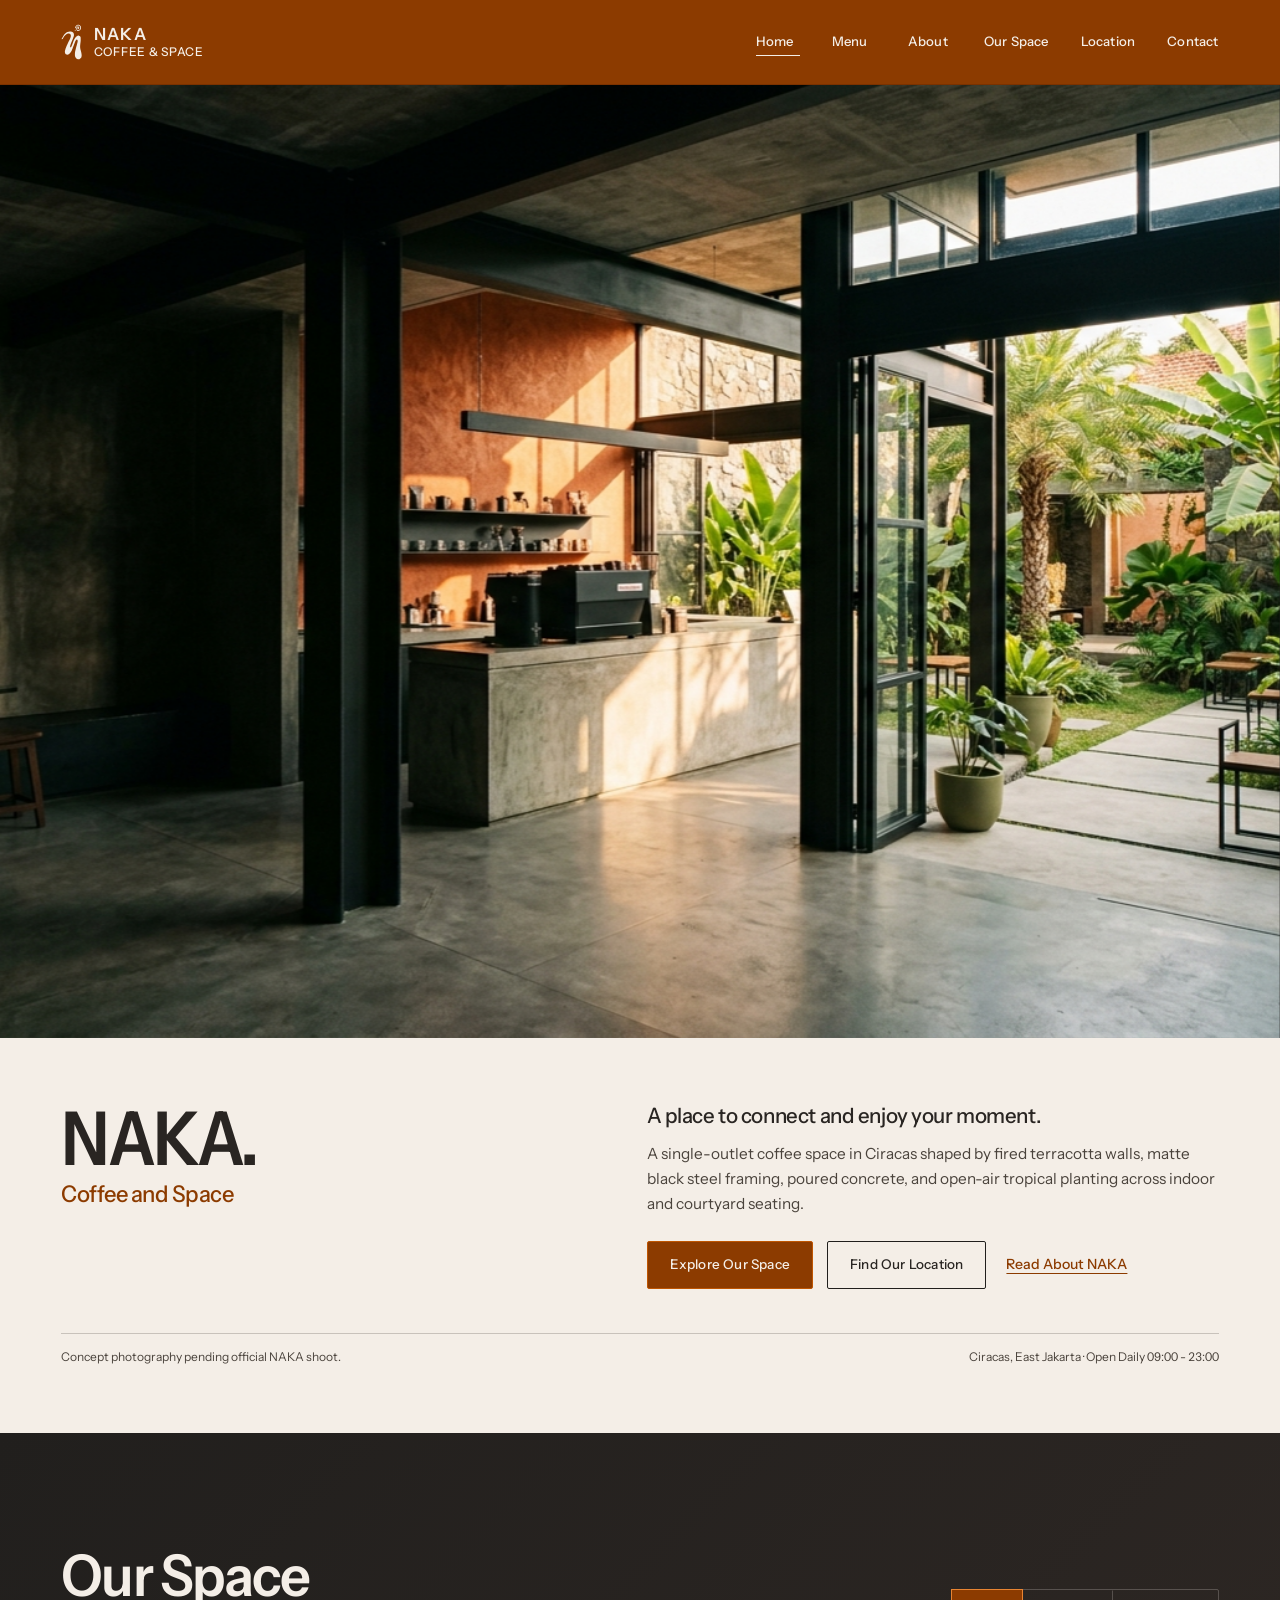
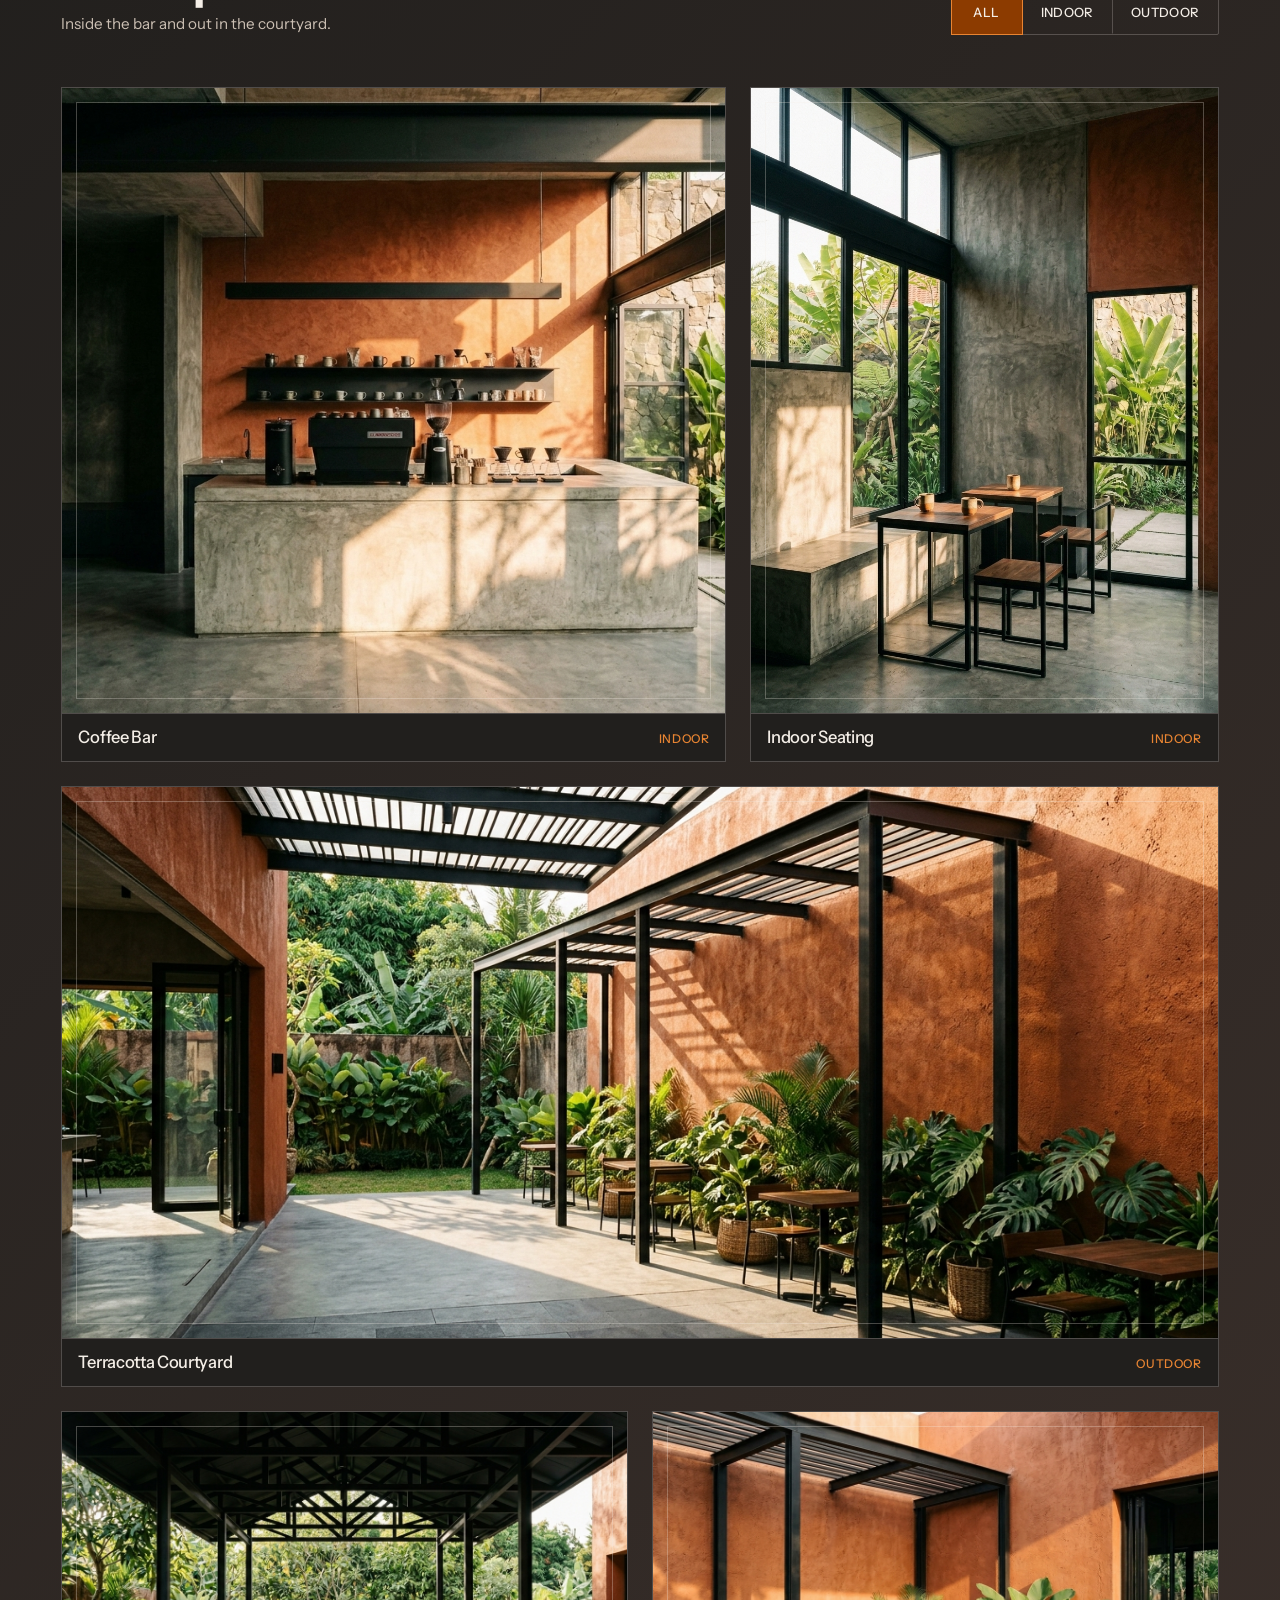
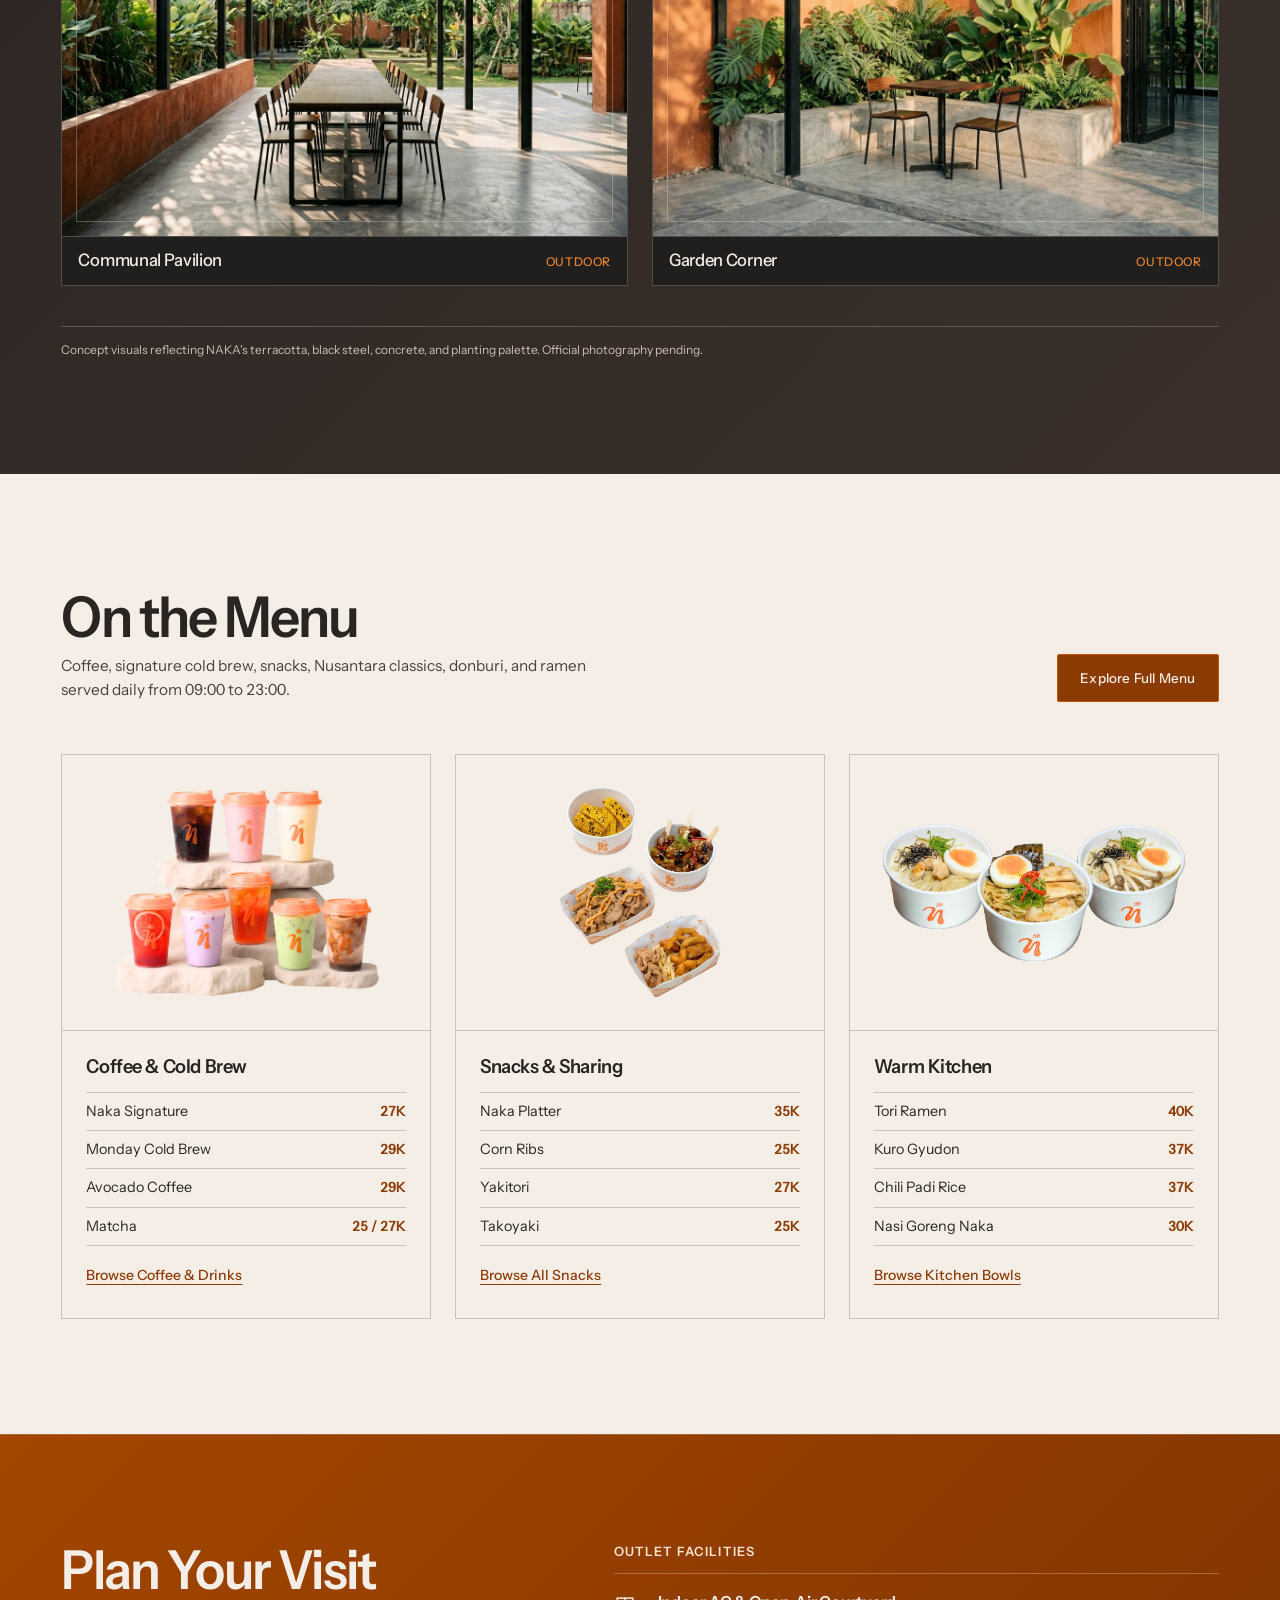
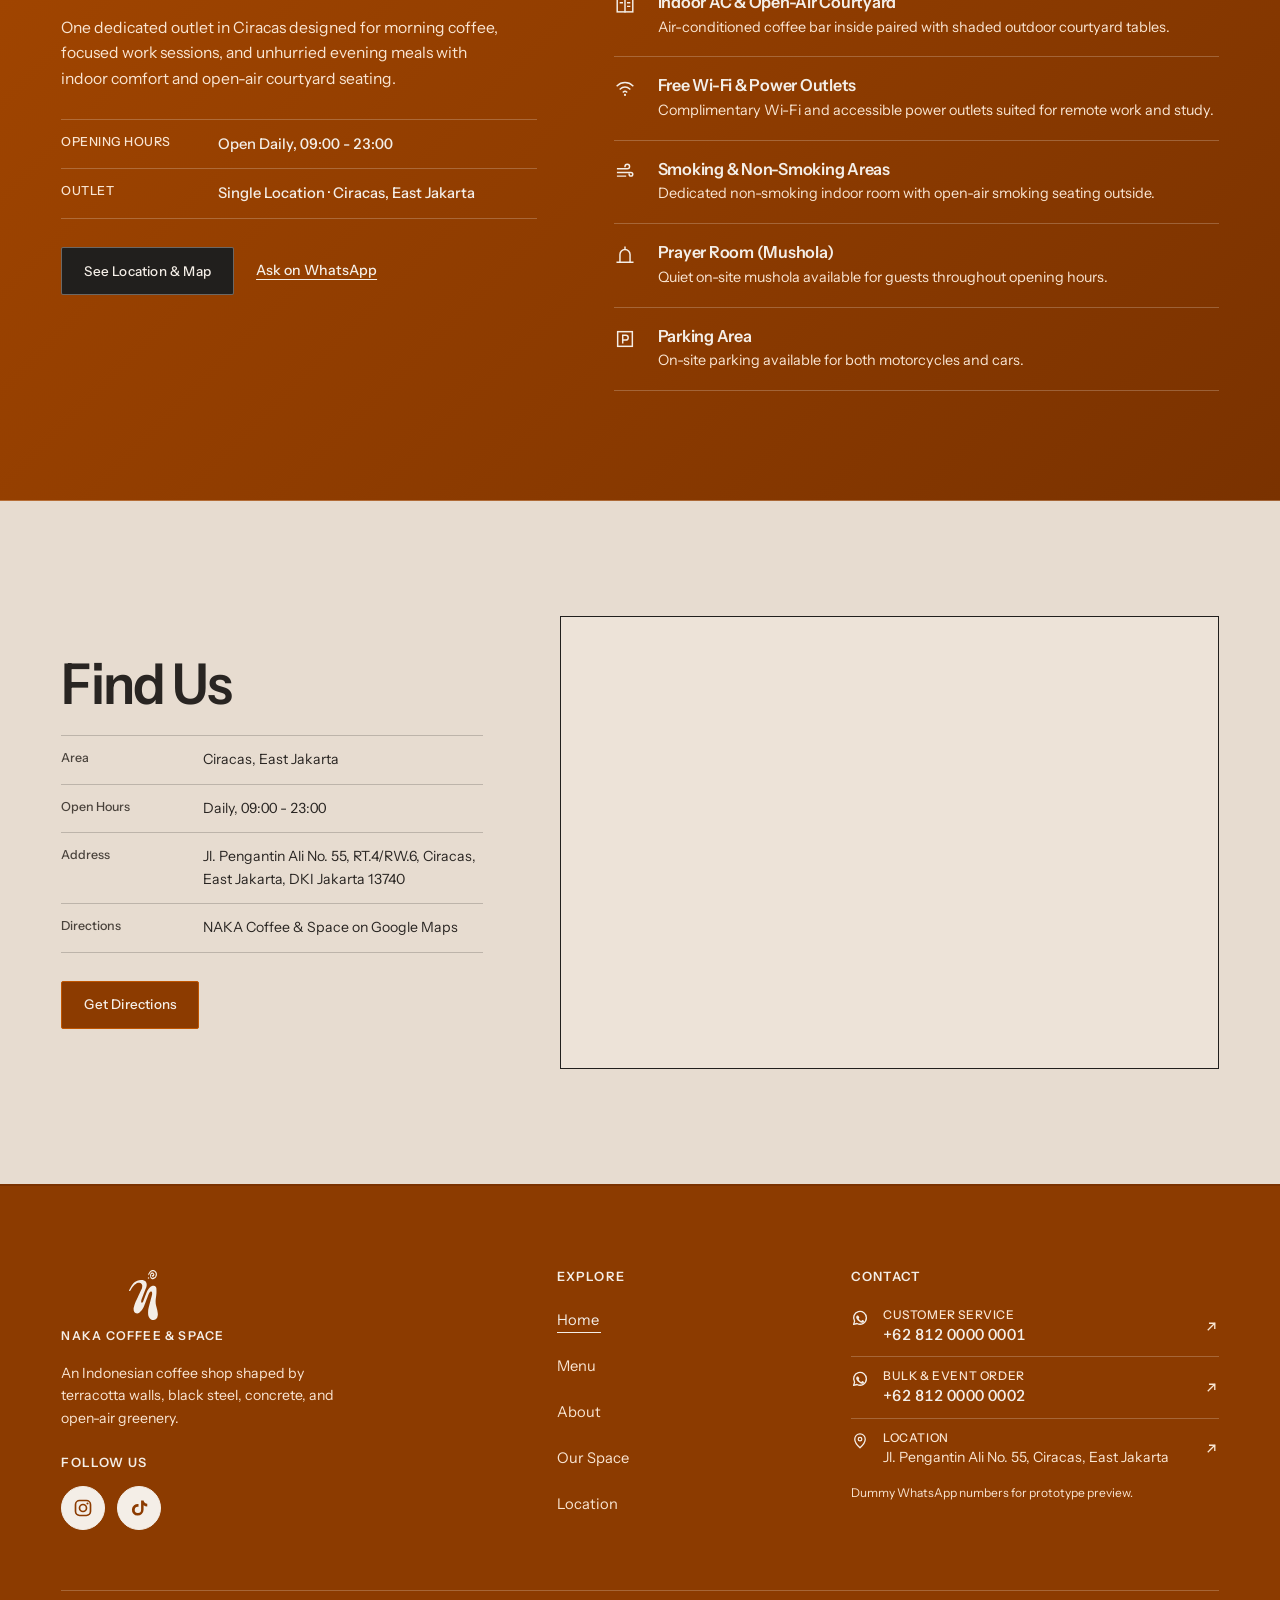
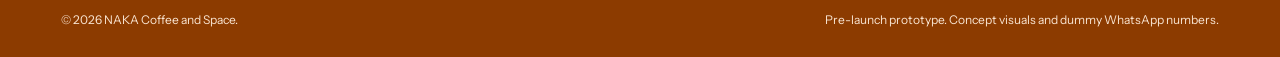
==== commit acf62a55: "part 1" ====
--- a/index.html
+++ b/index.html
@@ -15,7 +15,7 @@
       .site-header { position: static; background: var(--color-brand-ink); color: var(--color-cream); }
       .menu-toggle { display: none; }
       .hero-stage { padding-top: 0; }
-      .hero-photo { height: clamp(360px, 62svh, 580px); }
+      .hero-photo { height: clamp(500px, 100svh, 900px); }
       @media (max-width: 960px) {
         .header-inner { flex-wrap: wrap; padding-block: 16px; }
         .primary-nav { display: flex; flex-wrap: wrap; width: 100%; gap: 8px 20px; margin-top: 12px; }
@@ -41,6 +41,7 @@
 
       <nav class="primary-nav" aria-label="Primary navigation">
         <a href="#top" data-nav="top" aria-current="location">Home</a>
+        <a href="menu.html" data-nav="menu">Menu</a>
         <a href="about.html" data-nav="about">About</a>
         <a href="#our-space" data-nav="our-space">Our Space</a>
         <a href="#location" data-nav="location">Location</a>
@@ -54,6 +55,7 @@
         </svg>
       </button>
     </div>
+    <span class="scroll-progress" aria-hidden="true"></span>
   </header>
 
   <div class="menu-panel" id="site-menu" role="dialog" aria-modal="true" aria-label="Site menu" aria-hidden="true" inert data-menu>
@@ -77,6 +79,7 @@
 
       <nav class="menu-nav" aria-label="Mobile navigation">
         <a href="#top" data-nav="top">Home</a>
+        <a href="menu.html" data-nav="menu">Menu</a>
         <a href="about.html" data-nav="about">About</a>
         <a href="#our-space" data-nav="our-space">Our Space</a>
         <a href="#location" data-nav="location">Location</a>
@@ -84,7 +87,7 @@
       </nav>
 
       <div class="menu-panel__foot">
-        <p>Ciracas, East Jakarta / Coffee and Space</p>
+        <p>Ciracas, East Jakarta / Open Daily 09:00 - 23:00</p>
         <p>Pre-launch prototype. Concept visuals and dummy WhatsApp numbers.</p>
       </div>
     </div>
@@ -106,7 +109,7 @@
 
       <div class="hero-intro">
         <div class="page-shell">
-          <div class="hero-intro__grid">
+          <div class="hero-intro__grid" data-reveal>
             <h1 class="hero-intro__title" id="hero-title">
               <span class="hero__title-mask"><span class="hero__title-word">NAKA.</span></span>
               <span class="hero-intro__sub">Coffee and Space</span>
@@ -114,16 +117,21 @@
 
             <div class="hero-intro__body">
               <p class="hero-intro__tagline">A place to connect and enjoy your moment.</p>
+              <p class="hero-intro__story">
+                A single-outlet coffee space in Ciracas shaped by fired terracotta walls, matte black steel framing,
+                poured concrete, and open-air tropical planting across indoor and courtyard seating.
+              </p>
               <div class="hero-intro__actions">
                 <a class="button button--primary" href="#our-space">Explore Our Space</a>
                 <a class="button button--ghost-dark" href="#location">Find Our Location</a>
+                <a class="text-link hero-intro__about-link" href="about.html">Read About NAKA</a>
               </div>
             </div>
           </div>
 
-          <div class="hero-intro__meta">
+          <div class="hero-intro__meta" data-reveal>
             <p class="prototype-note">Concept photography pending official NAKA shoot.</p>
-            <p class="hero__place">Ciracas, East Jakarta · Coffee and Space</p>
+            <p class="hero__place tabular-nums">Ciracas, East Jakarta · Open Daily 09:00 - 23:00</p>
           </div>
         </div>
       </div>
@@ -145,7 +153,7 @@
         </div>
 
         <div class="space-mosaic" data-space-grid>
-          <figure class="space-shot space-shot--wide" data-category="indoor" data-reveal>
+          <figure class="space-shot space-shot--wide" data-category="indoor" data-reveal="frame" style="--reveal-delay: 0ms;">
             <button
               class="space-shot__trigger"
               type="button"
@@ -170,7 +178,7 @@
             </figcaption>
           </figure>
 
-          <figure class="space-shot space-shot--tall" data-category="indoor" data-reveal>
+          <figure class="space-shot space-shot--tall" data-category="indoor" data-reveal="frame" style="--reveal-delay: 110ms;">
             <button
               class="space-shot__trigger"
               type="button"
@@ -195,7 +203,7 @@
             </figcaption>
           </figure>
 
-          <figure class="space-shot space-shot--full" data-category="outdoor" data-reveal>
+          <figure class="space-shot space-shot--full" data-category="outdoor" data-reveal="frame" style="--reveal-delay: 0ms;">
             <button
               class="space-shot__trigger"
               type="button"
@@ -220,7 +228,7 @@
             </figcaption>
           </figure>
 
-          <figure class="space-shot space-shot--half" data-category="outdoor" data-reveal>
+          <figure class="space-shot space-shot--half" data-category="outdoor" data-reveal="frame" style="--reveal-delay: 0ms;">
             <button
               class="space-shot__trigger"
               type="button"
@@ -245,7 +253,7 @@
             </figcaption>
           </figure>
 
-          <figure class="space-shot space-shot--half" data-category="outdoor" data-reveal>
+          <figure class="space-shot space-shot--half" data-category="outdoor" data-reveal="frame" style="--reveal-delay: 110ms;">
             <button
               class="space-shot__trigger"
               type="button"
@@ -277,31 +285,207 @@
       </div>
     </section>
 
-    <section class="section section--teaser" aria-labelledby="about-teaser-title">
+    <section class="section section--menu-preview" id="menu-preview" aria-labelledby="menu-preview-title">
       <div class="page-shell">
-        <div class="teaser-strip" data-reveal>
-          <div class="brand-plaque-col">
-            <div class="brand-plaque" role="img" aria-label="NAKA Coffee and Space official emblem and wordmark">
-              <svg class="brand-plaque__mark" viewBox="0 0 64.9 109.5" fill="currentColor" aria-hidden="true">
-                <path fill-rule="evenodd" d="M56.1 107.1C54.6 107.7 52.7 107.7 51.3 107.5C50 107.3 48.9 106.8 47.8 106C46.7 105.1 45.4 103.5 44.5 102.2C43.7 100.9 43.2 99.5 42.8 98C42.4 96.4 42.3 94.6 42.3 92.7C42.4 90.4 42.3 86.9 43 83.9C44.4 77.5 49.3 59.8 50.6 54C51 52.3 50.8 50.2 50.5 49.1C50.4 48.5 49.8 47.8 49.2 47.6C48.6 47.4 47.5 47.5 46.9 48C46 48.7 44.6 50.4 43.9 52C41.6 57.5 35.3 75 32.8 80.8C31.8 83.1 30.4 85.1 28.9 86.9C27.4 88.8 25.3 90.8 23.7 91.9C22.4 92.8 20.9 93.4 19.4 93.5C17.9 93.5 15.9 92.8 14.7 92C13.7 91.4 12.9 90.4 12.5 89.2C12 87.7 11.7 84.8 11.8 82.9C11.9 81.2 12.5 79.7 13 78C13.9 75.4 15.4 70.8 17 67.1C19.6 61.2 26.4 47.4 28.5 42.7C29.1 41.5 29.6 40.3 29.7 39C29.9 37.4 30.2 34.6 29.7 33C29.1 31.6 27.6 30.2 26.3 29.5C25.2 28.9 23.5 28.9 22.4 28.9C21.4 28.9 20.4 29.2 19.5 29.7C17.9 30.5 14.8 32.4 12.9 34.1C11.1 35.7 9.9 37.6 8.5 39.6C7.1 41.6 5.7 44.8 4.7 45.9C4.2 46.4 3 46.3 2.5 46.2C2.2 46.1 1.9 45.4 2.1 45.1C3.2 42.8 7.4 35.3 9.3 32.4C10.6 30.6 12.1 29.2 13.8 27.9C15.5 26.6 17.3 25.3 19.5 24.6C21.7 23.7 25.1 23.2 27.3 23C29 22.8 30.8 23 32.4 23.5C34 24 35.7 25 36.8 26C37.9 27.1 38.5 28.6 39 29.9C39.4 31.2 39.4 32.6 39.4 33.9C39.3 35.2 39.2 36.6 38.7 37.9C36.8 43.1 30 59.9 28.2 65.1C27.7 66.4 27.7 68 27.8 69C27.8 69.8 28.2 70.9 28.6 71.2C28.8 71.4 29.5 71.2 29.8 70.9C30.4 70.5 31.3 69.7 31.7 68.8C33.4 64.8 37.8 52.1 40.1 47.2C41.6 44 44.1 40.9 45.9 39C47.2 37.5 49.2 36.4 50.6 35.8C51.8 35.3 53.2 35.2 54.4 35.4C55.6 35.6 57 36.2 57.9 37C58.7 37.8 59.5 38.9 59.7 40.1C60 42.4 60.1 47.2 59.9 50.9C59.6 55.6 58.3 63.6 58.2 68C58.1 71.1 58.5 73.9 59.1 77C59.7 80.1 61.1 83.7 61.7 86.9C62.3 90 62.9 93.6 62.9 95.9C62.9 97.7 62.3 99.6 61.9 100.9C61.6 102 61.2 102.9 60.5 103.7C59.6 104.7 57.7 106.5 56.1 107.1Z M52.4 2.1C53.3 2.1 54.3 2.2 55.2 2.7C56.3 3.2 57.8 4.2 58.7 5.1C59.6 6 60.1 7 60.5 8.1C60.9 9.3 60.9 11 60.9 12C60.9 12.6 60.9 13.3 60.7 13.9C60.4 14.8 59.9 16.2 59.1 17.2C58.3 18.2 57.2 19.3 56 20C54.9 20.7 53.4 21.3 52.4 21.5C51.5 21.6 50.6 21.4 49.9 21C49 20.5 47.9 19.5 47.3 18.5C46.7 17.3 46.4 14.9 46.3 13.8C46.2 13.1 46.2 12.5 46.5 11.9C47 10.9 48.2 8.7 49 8C49.6 7.5 50.7 7.5 51.4 7.4C52 7.4 52.7 7.4 53.2 7.8C53.8 8.4 55.3 10 55.5 11.1C55.7 12.3 55 13.8 54.5 14.6C54 15.4 52.8 16.1 52.2 16.3C51.8 16.4 51.3 16.1 51 15.9C50.6 15.6 50.2 15.2 50.1 14.8C49.9 14.3 49.8 13.4 50 13.1C50.2 12.8 50.8 12.6 51.2 12.7C51.6 12.7 52.1 13.3 52.4 13.2C52.7 13.1 53.1 12.4 53.1 12C53 11.5 52.8 10.7 52.3 10.4C51.9 10.2 50.8 10.2 50.3 10.4C49.9 10.5 49.4 10.7 49.1 11.1C48.8 11.7 48.3 13.3 48.2 14C48.1 14.6 48.1 15.1 48.3 15.6C48.5 16.2 48.8 17 49.3 17.6C49.8 18.1 50.6 18.7 51.3 18.7C52.4 18.8 54.5 18.2 55.5 17.6C56.3 17.2 57.1 16.5 57.4 15.7C57.9 14.6 58.4 12.3 58.5 11.1C58.5 10 57.9 8.9 57.6 8.1C57.3 7.5 56.9 6.9 56.3 6.4C55.6 5.8 54.2 4.9 53.3 4.7C52.5 4.4 51.5 4.5 50.7 4.9C49.6 5.5 47.4 7.2 46.4 8.5C45.4 9.7 44.9 11.9 44.4 12.7C44.3 13 43.7 13.3 43.5 13.1C43.2 13 42.9 12.4 42.8 12C42.7 11.5 42.7 10.7 43 10C43.5 8.9 44.9 6.3 46 5.1C46.9 4 48.5 3.2 49.5 2.7C50.4 2.3 51.4 2.1 52.4 2.1Z M43.2 17.4C44 17.4 44.7 18 44.7 18.8C44.7 19.6 44 20.3 43.2 20.3C42.4 20.3 41.7 19.6 41.7 18.8C41.7 18 42.4 17.4 43.2 17.4Z"/>
-              </svg>
-              <span class="brand-plaque__wordmark">NAKA COFFEE &amp; SPACE</span>
+        <div class="menu-preview-head" data-reveal>
+          <div class="menu-preview-head__copy">
+            <h2 id="menu-preview-title">On the Menu</h2>
+            <p class="menu-preview-head__sub">
+              Coffee, signature cold brew, snacks, Nusantara classics, donburi, and ramen served daily from <span class="tabular-nums">09:00</span> to <span class="tabular-nums">23:00</span>.
+            </p>
+          </div>
+          <a class="button button--primary" href="menu.html">Explore Full Menu</a>
+        </div>
+
+        <div class="menu-preview-grid">
+          <article class="menu-preview-pillar" data-reveal="frame" style="--reveal-delay: 0ms;">
+            <a class="menu-preview-pillar__specimen" href="menu.html?category=signature" aria-label="Browse Coffee and Cold Brew on the full menu">
+              <img
+                src="assets/images/menu-signature.png"
+                width="722"
+                height="572"
+                decoding="async"
+                alt="Eight NAKA signature iced coffee drinks arranged on stone tiers."
+              >
+            </a>
+            <div class="menu-preview-pillar__body">
+              <h3 class="menu-preview-pillar__title">Coffee &amp; Cold Brew</h3>
+              <ul class="menu-preview-list">
+                <li>
+                  <span>Naka Signature</span>
+                  <span class="menu-preview-list__price">27K</span>
+                </li>
+                <li>
+                  <span>Monday Cold Brew</span>
+                  <span class="menu-preview-list__price">29K</span>
+                </li>
+                <li>
+                  <span>Avocado Coffee</span>
+                  <span class="menu-preview-list__price">29K</span>
+                </li>
+                <li>
+                  <span>Matcha</span>
+                  <span class="menu-preview-list__price">25 / 27K</span>
+                </li>
+              </ul>
+              <a class="text-link menu-preview-pillar__link" href="menu.html?category=signature">Browse Coffee &amp; Drinks</a>
             </div>
-
-            <div class="teaser-swatches" aria-hidden="true">
-              <span class="teaser-swatch teaser-swatch--terracotta"><span>Terracotta</span></span>
-              <span class="teaser-swatch teaser-swatch--steel"><span>Steel</span></span>
-              <span class="teaser-swatch teaser-swatch--concrete"><span>Concrete</span></span>
-              <span class="teaser-swatch teaser-swatch--olive"><span>Greenery</span></span>
+          </article>
+
+          <article class="menu-preview-pillar" data-reveal="frame" style="--reveal-delay: 90ms;">
+            <a class="menu-preview-pillar__specimen" href="menu.html?category=snacks" aria-label="Browse Snacks and Sharing on the full menu">
+              <img
+                src="assets/images/menu-snacks.png"
+                width="636"
+                height="824"
+                decoding="async"
+                alt="Four NAKA snack bowls and trays including corn ribs, yakitori, tori kawa, and sharing platter."
+              >
+            </a>
+            <div class="menu-preview-pillar__body">
+              <h3 class="menu-preview-pillar__title">Snacks &amp; Sharing</h3>
+              <ul class="menu-preview-list">
+                <li>
+                  <span>Naka Platter</span>
+                  <span class="menu-preview-list__price">35K</span>
+                </li>
+                <li>
+                  <span>Corn Ribs</span>
+                  <span class="menu-preview-list__price">25K</span>
+                </li>
+                <li>
+                  <span>Yakitori</span>
+                  <span class="menu-preview-list__price">27K</span>
+                </li>
+                <li>
+                  <span>Takoyaki</span>
+                  <span class="menu-preview-list__price">25K</span>
+                </li>
+              </ul>
+              <a class="text-link menu-preview-pillar__link" href="menu.html?category=snacks">Browse All Snacks</a>
             </div>
-          </div>
-
-          <div class="teaser-copy">
-            <h2 id="about-teaser-title">Built from clay, steel, and open air.</h2>
-            <p class="teaser-copy__text">
-              NAKA pairs fired terracotta walls, matte black steel framing, poured concrete, and open-air tropical planting across indoor and courtyard seating.
+          </article>
+
+          <article class="menu-preview-pillar" data-reveal="frame" style="--reveal-delay: 180ms;">
+            <a class="menu-preview-pillar__specimen" href="menu.html?category=ramen" aria-label="Browse Warm Kitchen dishes on the full menu">
+              <img
+                src="assets/images/menu-ramen.png"
+                width="1045"
+                height="492"
+                decoding="async"
+                alt="Three NAKA ramen bowls served hot with toppings and rich broth."
+              >
+            </a>
+            <div class="menu-preview-pillar__body">
+              <h3 class="menu-preview-pillar__title">Warm Kitchen</h3>
+              <ul class="menu-preview-list">
+                <li>
+                  <span>Tori Ramen</span>
+                  <span class="menu-preview-list__price">40K</span>
+                </li>
+                <li>
+                  <span>Kuro Gyudon</span>
+                  <span class="menu-preview-list__price">37K</span>
+                </li>
+                <li>
+                  <span>Chili Padi Rice</span>
+                  <span class="menu-preview-list__price">37K</span>
+                </li>
+                <li>
+                  <span>Nasi Goreng Naka</span>
+                  <span class="menu-preview-list__price">30K</span>
+                </li>
+              </ul>
+              <a class="text-link menu-preview-pillar__link" href="menu.html?category=ramen">Browse Kitchen Bowls</a>
+            </div>
+          </article>
+        </div>
+      </div>
+    </section>
+
+    <section class="section section--visit" id="visit-info" aria-labelledby="visit-title">
+      <div class="page-shell">
+        <div class="visit-layout">
+          <div class="visit-intro" data-reveal>
+            <h2 id="visit-title">Plan Your Visit</h2>
+            <p class="visit-intro__text">
+              One dedicated outlet in Ciracas designed for morning coffee, focused work sessions, and unhurried evening
+              meals with indoor comfort and open-air courtyard seating.
             </p>
-            <a class="button button--on-brand" href="about.html">Read About NAKA</a>
+
+            <dl class="visit-summary">
+              <div>
+                <dt>Opening Hours</dt>
+                <dd class="tabular-nums">Open Daily, 09:00 - 23:00</dd>
+              </div>
+              <div>
+                <dt>Outlet</dt>
+                <dd>Single Location · Ciracas, East Jakarta</dd>
+              </div>
+            </dl>
+
+            <div class="visit-intro__actions">
+              <a class="button button--on-brand" href="#location">See Location &amp; Map</a>
+              <a class="text-link text-link--on-brand" href="#contact">Ask on WhatsApp</a>
+            </div>
+          </div>
+
+          <div class="visit-facilities">
+            <h3 class="visit-facilities__heading" id="facilities-title" data-reveal>Outlet Facilities</h3>
+            <ul class="facility-ledger" aria-labelledby="facilities-title">
+              <li class="facility-item" data-reveal="ledger" style="--reveal-delay: 0ms;">
+                <svg class="facility-item__icon" width="22" height="22" viewBox="0 0 24 24" fill="none" aria-hidden="true">
+                  <rect x="3.5" y="4.5" width="17" height="15" stroke="currentColor" stroke-width="1.6"/>
+                  <path d="M12 4.5v15M7 9.5h2M15 9.5h2M15 13.5h2" stroke="currentColor" stroke-width="1.6" stroke-linecap="square"/>
+                </svg>
+                <div class="facility-item__body">
+                  <span class="facility-item__title">Indoor AC &amp; Open-Air Courtyard</span>
+                  <span class="facility-item__desc">Air-conditioned coffee bar inside paired with shaded outdoor courtyard tables.</span>
+                </div>
+              </li>
+
+              <li class="facility-item" data-reveal="ledger" style="--reveal-delay: 65ms;">
+                <svg class="facility-item__icon" width="22" height="22" viewBox="0 0 24 24" fill="none" aria-hidden="true">
+                  <path d="M3.5 9.5a12 12 0 0 1 17 0M6.8 13a7.4 7.4 0 0 1 10.4 0M10.2 16.4a2.6 2.6 0 0 1 3.6 0" stroke="currentColor" stroke-width="1.6" stroke-linecap="square"/>
+                  <circle cx="12" cy="19.5" r="1.15" fill="currentColor"/>
+                </svg>
+                <div class="facility-item__body">
+                  <span class="facility-item__title">Free Wi-Fi &amp; Power Outlets</span>
+                  <span class="facility-item__desc">Complimentary Wi-Fi and accessible power outlets suited for remote work and study.</span>
+                </div>
+              </li>
+
+              <li class="facility-item" data-reveal="ledger" style="--reveal-delay: 130ms;">
+                <svg class="facility-item__icon" width="22" height="22" viewBox="0 0 24 24" fill="none" aria-hidden="true">
+                  <path d="M4 8.5h10.5a2.5 2.5 0 1 0-2.5-2.5M4 12.5h14.5a2 2 0 1 1-2 2M4 16.5h8.5" stroke="currentColor" stroke-width="1.6" stroke-linecap="square"/>
+                </svg>
+                <div class="facility-item__body">
+                  <span class="facility-item__title">Smoking &amp; Non-Smoking Areas</span>
+                  <span class="facility-item__desc">Dedicated non-smoking indoor room with open-air smoking seating outside.</span>
+                </div>
+              </li>
+
+              <li class="facility-item" data-reveal="ledger" style="--reveal-delay: 195ms;">
+                <svg class="facility-item__icon" width="22" height="22" viewBox="0 0 24 24" fill="none" aria-hidden="true">
+                  <path d="M6.5 20V11.5a5.5 5.5 0 0 1 11 0V20M3.5 20h17M12 6V3.5" stroke="currentColor" stroke-width="1.6" stroke-linecap="square"/>
+                </svg>
+                <div class="facility-item__body">
+                  <span class="facility-item__title">Prayer Room (Mushola)</span>
+                  <span class="facility-item__desc">Quiet on-site mushola available for guests throughout opening hours.</span>
+                </div>
+              </li>
+
+              <li class="facility-item" data-reveal="ledger" style="--reveal-delay: 260ms;">
+                <svg class="facility-item__icon" width="22" height="22" viewBox="0 0 24 24" fill="none" aria-hidden="true">
+                  <rect x="4" y="4" width="16" height="16" stroke="currentColor" stroke-width="1.6"/>
+                  <path d="M9.5 16V8h3.4a2.6 2.6 0 0 1 0 5.2H9.5" stroke="currentColor" stroke-width="1.6" stroke-linecap="square"/>
+                </svg>
+                <div class="facility-item__body">
+                  <span class="facility-item__title">Parking Area</span>
+                  <span class="facility-item__desc">On-site parking available for both motorcycles and cars.</span>
+                </div>
+              </li>
+            </ul>
           </div>
         </div>
       </div>
@@ -310,21 +494,25 @@
     <section class="section section--location" id="location" aria-labelledby="location-title">
       <div class="page-shell">
         <div class="location-layout">
-          <div class="location-copy" data-reveal>
-            <header class="section-heading">
+          <div class="location-copy">
+            <header class="section-heading" data-reveal>
               <h2 id="location-title">Find Us</h2>
             </header>
 
             <dl class="location-details">
-              <div>
+              <div data-reveal="ledger" style="--reveal-delay: 0ms;">
                 <dt>Area</dt>
                 <dd>Ciracas, East Jakarta</dd>
               </div>
-              <div>
+              <div data-reveal="ledger" style="--reveal-delay: 60ms;">
+                <dt>Open Hours</dt>
+                <dd class="tabular-nums">Daily, 09:00 - 23:00</dd>
+              </div>
+              <div data-reveal="ledger" style="--reveal-delay: 120ms;">
                 <dt>Address</dt>
                 <dd>Jl. Pengantin Ali No. 55, RT.4/RW.6, Ciracas, East Jakarta, DKI Jakarta 13740</dd>
               </div>
-              <div>
+              <div data-reveal="ledger" style="--reveal-delay: 180ms;">
                 <dt>Directions</dt>
                 <dd>NAKA Coffee &amp; Space on Google Maps</dd>
               </div>
@@ -335,12 +523,14 @@
               href="https://maps.app.goo.gl/RC8scp3rpt9zcupy8"
               target="_blank"
               rel="noopener noreferrer"
+              data-reveal
+              style="--reveal-delay: 180ms;"
             >
               Get Directions
             </a>
           </div>
 
-          <div class="map-panel" data-reveal>
+          <div class="map-panel" data-reveal="frame">
             <div class="map-panel__frame map-panel__frame--embed">
               <iframe
                 class="map-panel__embed"
@@ -395,6 +585,7 @@
           <h2 class="footer-col__title" id="footer-explore-title">Explore</h2>
           <nav class="footer-nav" aria-labelledby="footer-explore-title">
             <a href="#top" aria-current="page">Home</a>
+            <a href="menu.html">Menu</a>
             <a href="about.html">About</a>
             <a href="#our-space">Our Space</a>
             <a href="#location">Location</a>
--- a/assets/css/styles.css
+++ b/assets/css/styles.css
@@ -112,23 +112,37 @@
 }
 
 .section--space ::selection,
+.section--menubook ::selection,
 .menu-panel ::selection {
   background: var(--color-cream);
   color: var(--color-charcoal);
 }
 
 .section--space ::-moz-selection,
+.section--menubook ::-moz-selection,
 .menu-panel ::-moz-selection {
   background: var(--color-cream);
   color: var(--color-charcoal);
 }
 
-.site-footer ::selection {
+.book-page ::selection {
+  background: var(--color-charcoal);
+  color: var(--color-cream);
+}
+
+.book-page ::-moz-selection {
+  background: var(--color-charcoal);
+  color: var(--color-cream);
+}
+
+.site-footer ::selection,
+.section--visit ::selection {
   background: var(--color-cream);
   color: var(--color-brand-ink);
 }
 
-.site-footer ::-moz-selection {
+.site-footer ::-moz-selection,
+.section--visit ::-moz-selection {
   background: var(--color-cream);
   color: var(--color-brand-ink);
 }
@@ -210,18 +224,6 @@
 
 body[data-page="about"] main:focus > section:first-of-type {
   box-shadow: inset 0 3px 0 var(--color-cream);
-}
-
-.sr-only {
-  position: absolute;
-  width: 1px;
-  height: 1px;
-  padding: 0;
-  margin: -1px;
-  overflow: hidden;
-  clip: rect(0, 0, 0, 0);
-  white-space: nowrap;
-  border: 0;
 }
 
 .skip-link {
@@ -260,16 +262,69 @@
   margin-inline: auto;
 }
 
-[data-reveal] {
-  transition: transform 520ms var(--ease-out);
-}
-
-[data-reveal].is-pending {
-  transform: translateY(10px);
-}
-
-[data-reveal].is-instant {
-  transition: none;
+.tabular-nums {
+  font-variant-numeric: tabular-nums;
+}
+
+.has-js [data-reveal] {
+  transition: transform 720ms var(--ease-out) var(--reveal-delay, 0ms);
+}
+
+.has-js [data-reveal].is-pending {
+  transform: translateY(28px);
+}
+
+.has-js [data-reveal="frame"] {
+  transition: transform 840ms var(--ease-out) var(--reveal-delay, 0ms);
+}
+
+.has-js [data-reveal="frame"].is-pending {
+  transform: translateY(24px);
+}
+
+.has-js [data-reveal="frame"] .space-shot__trigger,
+.has-js [data-reveal="frame"] .menu-preview-pillar__specimen,
+.has-js [data-reveal="frame"] .map-panel__frame,
+.has-js .courtyard-split__media[data-reveal="frame"] img {
+  transition: clip-path 840ms var(--ease-out) var(--reveal-delay, 0ms);
+}
+
+.has-js [data-reveal="frame"].is-revealing .space-shot__trigger,
+.has-js [data-reveal="frame"].is-revealing .menu-preview-pillar__specimen,
+.has-js [data-reveal="frame"].is-revealing .map-panel__frame,
+.has-js .courtyard-split__media[data-reveal="frame"].is-revealing img {
+  clip-path: inset(0 0 0% 0);
+}
+
+.has-js [data-reveal="frame"].is-pending .space-shot__trigger,
+.has-js [data-reveal="frame"].is-pending .menu-preview-pillar__specimen,
+.has-js [data-reveal="frame"].is-pending .map-panel__frame,
+.has-js .courtyard-split__media[data-reveal="frame"].is-pending img {
+  clip-path: inset(0 0 8% 0);
+}
+
+.has-js [data-reveal="frame"].is-revealing img {
+  transition:
+    transform 840ms var(--ease-out) var(--reveal-delay, 0ms),
+    border-color 220ms ease;
+}
+
+.has-js [data-reveal="frame"].is-pending img {
+  transform: scale(1.07);
+}
+
+.has-js [data-reveal="ledger"] {
+  transition: transform 620ms var(--ease-out) var(--reveal-delay, 0ms);
+}
+
+.has-js [data-reveal="ledger"].is-pending {
+  transform: translateY(20px);
+}
+
+.has-js [data-reveal].is-instant,
+.has-js [data-reveal].is-instant img {
+  transition: none !important;
+  transition-delay: 0ms !important;
 }
 
 /* Header and navigation */
@@ -345,6 +400,25 @@
   background: #FFFFFF;
   color: var(--color-text-dark);
   border-bottom: 1px solid var(--color-line-dark);
+}
+
+.scroll-progress {
+  position: absolute;
+  right: 0;
+  bottom: 0;
+  left: 0;
+  height: 2px;
+  background: var(--color-brand);
+  transform: scaleX(var(--scroll-progress, 0));
+  transform-origin: left;
+  opacity: 0;
+  pointer-events: none;
+  will-change: transform;
+  transition: opacity 240ms ease;
+}
+
+.site-header.is-stuck .scroll-progress {
+  opacity: 1;
 }
 
 .site-header.is-stuck .brand__mark {
@@ -638,7 +712,15 @@
   color: var(--color-text-dark);
 }
 
-/* Home Hero: Clean visual-first photo below solid navbar + minimalist Cream intro band */
+.text-link--on-brand {
+  color: var(--color-cream);
+}
+
+.text-link--on-brand:hover {
+  color: var(--color-brand-muted);
+}
+
+/* Home Hero: Tall full-bleed photo below solid navbar + minimalist Cream intro band */
 .hero-stage {
   padding-top: var(--header-height);
   background: var(--color-cream);
@@ -647,7 +729,7 @@
 
 .hero-photo {
   position: relative;
-  height: clamp(480px, calc(100svh - var(--header-height)), 920px);
+  height: clamp(640px, 106svh, 1120px);
   overflow: hidden;
   background: var(--color-charcoal);
 }
@@ -657,19 +739,21 @@
   height: 100%;
   object-fit: cover;
   object-position: 60% center;
+  transform: translate3d(0, var(--hero-parallax, 0px), 0) scale(var(--hero-scale, 1));
+  will-change: transform;
 }
 
 .hero-intro {
   background: var(--color-cream);
   color: var(--color-text-dark);
-  padding-block: clamp(32px, 4.5vw, 56px) clamp(36px, 5vw, 60px);
+  padding-block: clamp(36px, 5vw, 64px) clamp(40px, 5.5vw, 68px);
 }
 
 .hero-intro__grid {
   display: grid;
-  grid-template-columns: minmax(0, 1.05fr) minmax(0, 0.95fr);
-  gap: clamp(24px, 4.5vw, 64px);
-  align-items: end;
+  grid-template-columns: minmax(0, 0.92fr) minmax(0, 1.08fr);
+  gap: clamp(24px, 5vw, 72px);
+  align-items: start;
 }
 
 .hero-intro__title {
@@ -685,7 +769,6 @@
 
 .hero__title-mask {
   display: block;
-  overflow: hidden;
   padding-block: 0.06em;
 }
 
@@ -709,21 +792,37 @@
 }
 
 .hero-intro__body {
-  max-width: 44ch;
+  max-width: 52ch;
   justify-self: end;
 }
 
 .hero-intro__tagline {
-  font-size: clamp(1rem, 1.3vw, 1.18rem);
-  line-height: 1.55;
+  font-family: "Instrument Sans", "Helvetica Neue", Arial, sans-serif;
+  font-size: clamp(1.18rem, 1.65vw, 1.45rem);
+  font-weight: 500;
+  font-stretch: 97%;
+  line-height: 1.32;
+  letter-spacing: -0.02em;
+  color: var(--color-text-dark);
+}
+
+.hero-intro__story {
+  margin-top: 12px;
+  font-size: 0.96rem;
+  line-height: 1.62;
   color: var(--color-text-muted-dark);
 }
 
 .hero-intro__actions {
   display: flex;
   flex-wrap: wrap;
-  gap: 12px;
-  margin-top: 22px;
+  align-items: center;
+  gap: 12px 14px;
+  margin-top: 24px;
+}
+
+.hero-intro__about-link {
+  margin-left: 6px;
 }
 
 .hero-intro__meta {
@@ -952,149 +1051,1598 @@
   line-height: 1.5;
 }
 
-/* Terracotta brand profile band on Home */
-.section--teaser {
-  padding-block: clamp(64px, 8vw, 112px);
+/* Home Menu Teaser: Cream band between Our Space and Terracotta Brand Profile */
+.section--menu-preview {
+  background: var(--color-cream);
+  color: var(--color-text-dark);
+}
+
+.menu-preview-head {
+  display: flex;
+  flex-wrap: wrap;
+  align-items: flex-end;
+  justify-content: space-between;
+  gap: 24px 40px;
+}
+
+.menu-preview-head__copy h2 {
+  font-family: "Instrument Sans", "Helvetica Neue", Arial, sans-serif;
+  font-size: clamp(2.25rem, 4.4vw, 3.85rem);
+  font-weight: 600;
+  font-stretch: 94%;
+  line-height: 0.98;
+  letter-spacing: -0.034em;
+  text-wrap: balance;
+}
+
+.menu-preview-head__sub {
+  margin-top: 10px;
+  max-width: 54ch;
+  color: var(--color-text-muted-dark);
+  font-size: 0.96rem;
+  line-height: 1.55;
+}
+
+.menu-preview-grid {
+  display: grid;
+  grid-template-columns: repeat(3, minmax(0, 1fr));
+  gap: clamp(16px, 2.2vw, 24px);
+  margin-top: clamp(32px, 4.5vw, 52px);
+}
+
+.menu-preview-pillar {
+  display: flex;
+  flex-direction: column;
+  min-width: 0;
+  border: 1px solid var(--color-line-dark);
+  background: var(--color-cream);
+}
+
+.menu-preview-pillar__specimen {
+  position: relative;
+  display: flex;
+  align-items: center;
+  justify-content: center;
+  aspect-ratio: 4 / 3;
+  padding: clamp(18px, 2.4vw, 28px);
+  overflow: hidden;
+  border: 0;
+  background: transparent;
+  text-decoration: none;
+}
+
+.menu-preview-pillar__specimen img {
+  position: relative;
+  z-index: 1;
+  width: auto;
+  max-width: 100%;
+  max-height: 100%;
+  height: auto;
+  object-fit: contain;
+  transition: transform 480ms var(--ease-out);
+}
+
+.menu-preview-pillar__body {
+  display: flex;
+  flex-direction: column;
+  flex: 1 1 auto;
+  padding: clamp(18px, 2vw, 24px);
+  border-top: 1px solid var(--color-line-dark);
+}
+
+.menu-preview-pillar__title {
+  font-family: "Instrument Sans", "Helvetica Neue", Arial, sans-serif;
+  font-size: clamp(1.18rem, 1.5vw, 1.38rem);
+  font-weight: 600;
+  font-stretch: 95%;
+  line-height: 1.15;
+  letter-spacing: -0.022em;
+  color: var(--color-text-dark);
+}
+
+.menu-preview-list {
+  margin-top: 14px;
+  border-top: 1px solid var(--color-line-dark);
+}
+
+.menu-preview-list li {
+  display: flex;
+  align-items: baseline;
+  justify-content: space-between;
+  gap: 12px;
+  padding-block: 9px;
+  border-bottom: 1px solid var(--color-line-dark);
+  color: var(--color-text-dark);
+  font-size: 0.9rem;
+  line-height: 1.35;
+}
+
+.menu-preview-list__price {
+  flex: 0 0 auto;
+  color: var(--color-brand-ink);
+  font-size: 0.88rem;
+  font-weight: 600;
+  font-variant-numeric: tabular-nums;
+  white-space: nowrap;
+}
+
+.menu-preview-pillar__link {
+  align-self: flex-start;
+  margin-top: auto;
+  padding-top: 10px;
+}
+
+/* Menu page Part 1: Zero-scroll 2-column Split Studio Showcase */
+.menu-studio {
+  padding-top: var(--header-height);
+  background: var(--color-cream);
+  color: var(--color-text-dark);
+}
+
+.menu-studio__shell {
+  padding-block: clamp(22px, 2.8vw, 36px) clamp(44px, 5vw, 68px);
+}
+
+.menu-studio__grid {
+  display: grid;
+  grid-template-columns: 292px minmax(0, 1fr);
+  gap: clamp(24px, 3vw, 44px);
+  align-items: start;
+}
+
+.menu-rail {
+  position: sticky;
+  top: calc(var(--header-height) + 20px);
+  min-width: 0;
+}
+
+.menu-rail__head {
+  padding-bottom: 14px;
+}
+
+.menu-rail__title {
+  font-family: "Instrument Sans", "Helvetica Neue", Arial, sans-serif;
+  font-size: clamp(2.15rem, 3.2vw, 2.75rem);
+  font-weight: 600;
+  font-stretch: 92%;
+  line-height: 0.96;
+  letter-spacing: -0.036em;
+  color: var(--color-text-dark);
+}
+
+.menu-rail__lead {
+  margin-top: 8px;
+  color: var(--color-text-muted-dark);
+  font-size: 0.88rem;
+  line-height: 1.48;
+}
+
+.menu-rail__meta {
+  display: flex;
+  flex-wrap: wrap;
+  align-items: center;
+  gap: 4px 8px;
+  margin-top: 12px;
+  padding-top: 10px;
+  border-top: 1px solid var(--color-line-dark);
+  color: var(--color-text-muted-dark);
+  font-size: 0.75rem;
+  font-weight: 500;
+  line-height: 1.35;
+}
+
+.menu-rail__tabs {
+  display: flex;
+  flex-direction: column;
+  border-top: 1px solid var(--color-line-dark);
+}
+
+.menu-cat-btn {
+  display: grid;
+  grid-template-columns: 20px minmax(0, 1fr) auto;
+  align-items: center;
+  gap: 12px;
+  width: 100%;
+  min-height: 48px;
+  padding: 10px 14px;
+  text-align: left;
+  border: 1px solid transparent;
+  border-bottom: 1px solid var(--color-line-dark);
+  border-radius: 0;
+  background: transparent;
+  color: var(--color-text-dark);
+  font-size: 0.9rem;
+  font-weight: 500;
+  line-height: 1.25;
+  transition: background-color 160ms ease, color 160ms ease, border-color 160ms ease;
+}
+
+.menu-cat-btn:hover {
+  background: var(--color-beige);
+}
+
+.menu-cat-btn.is-active,
+.menu-cat-btn[aria-selected="true"] {
+  background: var(--color-brand-ink);
+  color: var(--color-cream);
+  border-color: var(--color-brand-deep);
+}
+
+.menu-cat-btn__icon {
+  width: 20px;
+  height: 20px;
+  flex: 0 0 auto;
+  color: currentColor;
+}
+
+.menu-cat-btn__label {
+  min-width: 0;
+  overflow: hidden;
+  text-overflow: ellipsis;
+  white-space: nowrap;
+}
+
+.menu-cat-btn__count {
+  color: var(--color-text-muted-dark);
+  font-size: 0.78rem;
+  font-weight: 600;
+  letter-spacing: 0.02em;
+}
+
+.menu-cat-btn.is-active .menu-cat-btn__count,
+.menu-cat-btn[aria-selected="true"] .menu-cat-btn__count {
+  color: var(--color-cream);
+}
+
+.menu-rail__book-link {
+  display: inline-flex;
+  align-items: center;
+  justify-content: space-between;
+  gap: 10px;
+  width: 100%;
+  min-height: 46px;
+  margin-top: 12px;
+  padding: 10px 14px;
+  border: 1px solid var(--color-brand-ink);
+  border-radius: var(--radius);
+  color: var(--color-brand-ink);
+  font-size: 0.84rem;
+  font-weight: 600;
+  line-height: 1.25;
+  text-decoration: none;
+  transition: background-color 180ms ease, color 180ms ease;
+}
+
+.menu-rail__book-link:hover {
+  background: var(--color-brand-ink);
+  color: var(--color-cream);
+}
+
+.menu-stage-col {
+  min-width: 0;
+}
+
+.menu-tabpanel {
+  min-width: 0;
+}
+
+.menu-tabpanel[hidden] {
+  display: none;
+}
+
+@keyframes panel-settle {
+  from {
+    opacity: 0.35;
+    transform: translateY(6px);
+  }
+  to {
+    opacity: 1;
+    transform: translateY(0);
+  }
+}
+
+.menu-tabpanel.is-entering {
+  animation: panel-settle 240ms var(--ease-out) both;
+}
+
+.menu-visual-stage {
+  position: relative;
+  display: flex;
+  align-items: center;
+  justify-content: center;
+  width: 100%;
+  height: clamp(240px, 34vh, 340px);
+  padding: clamp(10px, 1.8vw, 20px);
+  overflow: hidden;
+  border: 0;
+  background: transparent;
+}
+
+.menu-visual-stage img {
+  position: relative;
+  z-index: 1;
+  width: 100%;
+  height: 100%;
+  object-fit: contain;
+  transition: transform 480ms var(--ease-out);
+}
+
+.menu-visual-stage--pair {
+  display: grid;
+  grid-template-columns: repeat(2, minmax(0, 1fr));
+  gap: clamp(12px, 2vw, 24px);
+  align-items: center;
+  justify-items: center;
+}
+
+.menu-visual-stage__item {
+  position: relative;
+  z-index: 1;
+  display: flex;
+  align-items: center;
+  justify-content: center;
+  width: 100%;
+  height: 100%;
+  min-width: 0;
+  min-height: 0;
+}
+
+.menu-visual-stage__item img {
+  width: auto;
+  height: auto;
+  max-width: 100%;
+  max-height: 100%;
+  object-fit: contain;
+}
+
+.menu-ledger {
+  margin-top: 2px;
+}
+
+.menu-ledger__head {
+  display: flex;
+  flex-wrap: wrap;
+  align-items: baseline;
+  justify-content: space-between;
+  gap: 8px 24px;
+  padding-block: 18px 14px;
+  border-bottom: 1px solid var(--color-charcoal);
+}
+
+.menu-ledger__title {
+  font-family: "Instrument Sans", "Helvetica Neue", Arial, sans-serif;
+  font-size: clamp(1.55rem, 2.3vw, 2.05rem);
+  font-weight: 600;
+  font-stretch: 94%;
+  line-height: 1.04;
+  letter-spacing: -0.028em;
+  color: var(--color-text-dark);
+}
+
+.menu-ledger__desc {
+  margin-top: 4px;
+  max-width: 58ch;
+  color: var(--color-text-muted-dark);
+  font-size: 0.88rem;
+  line-height: 1.48;
+}
+
+.menu-ledger__count {
+  flex: 0 0 auto;
+  color: var(--color-brand-ink);
+  font-size: 0.78rem;
+  font-weight: 600;
+  letter-spacing: 0.04em;
+  text-transform: uppercase;
+  white-space: nowrap;
+}
+
+.menu-items-grid {
+  display: grid;
+  grid-template-columns: repeat(2, minmax(0, 1fr));
+  gap: 0 32px;
+}
+
+.menu-coffee-groups {
+  display: grid;
+  grid-template-columns: repeat(3, minmax(0, 1fr));
+  gap: 18px 26px;
+  margin-top: 16px;
+}
+
+.menu-subgroup {
+  min-width: 0;
+}
+
+.menu-subgroup__head {
+  padding-bottom: 10px;
+  border-bottom: 1px solid var(--color-line-dark);
+}
+
+.menu-subgroup__title {
+  font-family: "Instrument Sans", "Helvetica Neue", Arial, sans-serif;
+  font-size: 1rem;
+  font-weight: 600;
+  font-stretch: 96%;
+  line-height: 1.2;
+  letter-spacing: -0.018em;
+  color: var(--color-text-dark);
+}
+
+.menu-subgroup__note {
+  margin-top: 4px;
+  color: var(--color-text-muted-dark);
+  font-size: 0.8rem;
+  line-height: 1.45;
+}
+
+.menu-item {
+  min-width: 0;
+  padding-block: 12px;
+  border-bottom: 1px solid var(--color-line-dark);
+}
+
+.menu-item__head {
+  display: flex;
+  align-items: baseline;
+  justify-content: space-between;
+  gap: 12px;
+}
+
+.menu-item__name {
+  min-width: 0;
+  font-family: "Instrument Sans", "Helvetica Neue", Arial, sans-serif;
+  font-size: 0.96rem;
+  font-weight: 600;
+  line-height: 1.3;
+  letter-spacing: -0.014em;
+  color: var(--color-text-dark);
+}
+
+.menu-item__temp {
+  margin-left: 4px;
+  color: var(--color-text-muted-dark);
+  font-size: 0.8rem;
+  font-weight: 400;
+  letter-spacing: 0;
+}
+
+.menu-item__price {
+  flex: 0 0 auto;
+  color: var(--color-brand-ink);
+  font-size: 0.92rem;
+  font-weight: 600;
+  font-variant-numeric: tabular-nums;
+  letter-spacing: 0.01em;
+  white-space: nowrap;
+}
+
+.menu-item__desc {
+  margin-top: 3px;
+  color: var(--color-text-muted-dark);
+  font-size: 0.84rem;
+  line-height: 1.46;
+}
+
+.menu-addons-bar {
+  margin-top: 18px;
+  padding-top: 14px;
+  border-top: 1px solid var(--color-charcoal);
+}
+
+.menu-addons-bar__title {
+  font-family: "Instrument Sans", "Helvetica Neue", Arial, sans-serif;
+  font-size: 0.8rem;
+  font-weight: 600;
+  letter-spacing: 0.06em;
+  text-transform: uppercase;
+  color: var(--color-text-dark);
+}
+
+.menu-addons {
+  display: grid;
+  grid-template-columns: repeat(4, minmax(0, 1fr));
+  gap: 0 22px;
+  margin-top: 8px;
+  border-top: 1px solid var(--color-line-dark);
+}
+
+.menu-addon {
+  display: flex;
+  align-items: baseline;
+  justify-content: space-between;
+  gap: 10px;
+  padding-block: 10px;
+  border-bottom: 1px solid var(--color-line-dark);
+}
+
+.menu-addon__name {
+  color: var(--color-text-dark);
+  font-size: 0.86rem;
+  font-weight: 500;
+}
+
+.menu-addon__price {
+  flex: 0 0 auto;
+  color: var(--color-brand-ink);
+  font-size: 0.86rem;
+  font-weight: 600;
+  font-variant-numeric: tabular-nums;
+  white-space: nowrap;
+}
+
+/* Menu page Part 2: Full Animated Heyzine-Style NAKA Editorial Menu Book */
+.sr-only {
+  position: absolute;
+  width: 1px;
+  height: 1px;
+  padding: 0;
+  margin: -1px;
+  overflow: hidden;
+  clip: rect(0, 0, 0, 0);
+  white-space: nowrap;
+  border: 0;
+}
+
+.section--menubook {
+  background: var(--gradient-dark);
+  color: var(--color-text-light);
+  padding-block: clamp(56px, 6.5vw, 88px);
+  border-top: 1px solid rgba(244, 238, 231, 0.14);
+  overflow-x: clip;
+}
+
+.menubook-head {
+  display: flex;
+  flex-wrap: wrap;
+  align-items: flex-end;
+  justify-content: space-between;
+  gap: 16px 32px;
+}
+
+.menubook-head__title {
+  font-family: "Instrument Sans", "Helvetica Neue", Arial, sans-serif;
+  font-size: clamp(2rem, 3.6vw, 3.1rem);
+  font-weight: 600;
+  font-stretch: 94%;
+  line-height: 0.98;
+  letter-spacing: -0.032em;
+  color: var(--color-cream);
+}
+
+.menubook-head__sub {
+  margin-top: 8px;
+  max-width: 52ch;
+  color: var(--color-text-muted-light);
+  font-size: 0.94rem;
+  line-height: 1.5;
+}
+
+.menubook-head__ext {
+  display: inline-flex;
+  align-items: center;
+  gap: 8px;
+  min-height: 44px;
+  padding-block: 8px;
+  color: var(--color-cream);
+  font-size: 0.86rem;
+  font-weight: 500;
+  text-decoration: none;
+  border-bottom: 1px solid rgba(244, 238, 231, 0.54);
+  transition: border-color 180ms ease, color 180ms ease;
+}
+
+.menubook-head__ext svg {
+  transition: transform 200ms var(--ease-out);
+}
+
+.menubook-head__ext:hover {
+  border-bottom-color: var(--color-cream);
+}
+
+.menubook-head__ext:hover svg {
+  transform: translate(2px, -2px);
+}
+
+.menubook {
+  margin-top: clamp(26px, 3.2vw, 38px);
+}
+
+.menubook-pages-source[hidden] {
+  display: none;
+}
+
+.menubook-book {
+  position: relative;
+  width: 100%;
+  max-width: 1000px;
+  margin-inline: auto;
+  perspective: 2400px;
+  touch-action: pan-y;
+  user-select: none;
+  -webkit-user-select: none;
+}
+
+.menubook-book.is-dragging,
+.menubook-book.is-dragging .menubook-slot {
+  cursor: grabbing;
+}
+
+.menubook-book-shell {
+  position: relative;
+  width: 100%;
+  transform: translateX(0);
+  transform-style: preserve-3d;
+  transition: transform 640ms cubic-bezier(0.22, 0.72, 0.2, 1);
+}
+
+.menubook-book-shell.is-dragging {
+  transition: none;
+}
+
+.menubook-book-shell.is-settling {
+  transition: transform 340ms cubic-bezier(0.22, 0.72, 0.2, 1);
+}
+
+.menubook-book-shell.is-cover {
+  transform: translateX(-25%);
+}
+
+.menubook-book-shell.is-open {
+  transform: translateX(0);
+}
+
+.menubook-book-shell.is-back {
+  transform: translateX(25%);
+}
+
+.menubook-spread {
+  position: relative;
+  display: grid;
+  grid-template-columns: repeat(2, minmax(0, 1fr));
+  align-items: stretch;
+}
+
+.menubook-slot {
+  position: relative;
+  display: flex;
+  flex-direction: column;
+  min-width: 0;
+  border: 1px solid rgba(244, 238, 231, 0.26);
+  background: var(--color-cream);
+  box-shadow: 0 22px 46px rgba(0, 0, 0, 0.38);
+}
+
+.menubook-slot--left {
+  border-right: 0;
+}
+
+.menubook-slot--right {
+  border-left: 0;
+}
+
+.menubook-book-shell.is-cover .menubook-slot--right,
+.menubook-book-shell.is-back .menubook-slot--left {
+  border: 1px solid rgba(244, 238, 231, 0.3);
+}
+
+.menubook-slot.is-empty {
+  visibility: hidden;
+  pointer-events: none;
+  border-color: transparent;
+  background: transparent;
+  box-shadow: none;
+}
+
+.menubook-slot__body {
+  position: relative;
+  display: flex;
+  flex-direction: column;
+  flex: 1 1 auto;
+  min-width: 0;
+}
+
+.menubook-slot.is-clickable {
+  cursor: grab;
+}
+
+.menubook-slot.is-clickable:active {
+  cursor: grabbing;
+}
+
+.menubook-slot img {
+  -webkit-user-drag: none;
+  pointer-events: none;
+}
+
+/* Layered architectural paper edge thickness */
+.book-depth {
+  position: absolute;
+  top: 2px;
+  bottom: 2px;
+  pointer-events: none;
+  z-index: 3;
+  background: repeating-linear-gradient(
+    90deg,
+    #E7DCD0 0 1px,
+    rgba(41, 37, 34, 0.32) 1px 2px,
+    #F4EEE7 2px 3px
+  );
+  border-top: 1px solid rgba(41, 37, 34, 0.28);
+  border-bottom: 1px solid rgba(41, 37, 34, 0.28);
+  transition: width 320ms var(--ease-out), opacity 220ms ease;
+}
+
+.book-depth--left {
+  right: 100%;
+  width: var(--depth-left, 0px);
+  border-left: 1px solid rgba(41, 37, 34, 0.38);
+}
+
+.book-depth--right {
+  left: 100%;
+  width: var(--depth-right, 0px);
+  border-right: 1px solid rgba(41, 37, 34, 0.38);
+}
+
+.menubook-book-shell.is-cover .book-depth--left,
+.menubook-book-shell.is-back .book-depth--right {
+  opacity: 0;
+}
+
+/* Subtle tactile corner-curl hover cue on clickable outer edges */
+.book-corner {
+  position: absolute;
+  bottom: 0;
+  width: 0;
+  height: 0;
+  pointer-events: none;
+  z-index: 6;
+  opacity: 0;
+  transition: width 220ms var(--ease-out), height 220ms var(--ease-out), opacity 180ms ease;
+}
+
+.book-corner--next {
+  right: 0;
+  background: linear-gradient(
+    135deg,
+    var(--color-beige) 0 48%,
+    rgba(41, 37, 34, 0.35) 48% 51%,
+    var(--color-charcoal) 51% 100%
+  );
+  border-top: 1px solid rgba(41, 37, 34, 0.3);
+  border-left: 1px solid rgba(41, 37, 34, 0.3);
+}
+
+.book-corner--prev {
+  left: 0;
+  background: linear-gradient(
+    225deg,
+    var(--color-beige) 0 48%,
+    rgba(41, 37, 34, 0.35) 48% 51%,
+    var(--color-charcoal) 51% 100%
+  );
+  border-top: 1px solid rgba(41, 37, 34, 0.3);
+  border-right: 1px solid rgba(41, 37, 34, 0.3);
+}
+
+.menubook-slot.is-clickable .book-corner {
+  width: 14px;
+  height: 14px;
+  opacity: 0.7;
+}
+
+.menubook-slot.is-clickable:hover .book-corner {
+  width: 34px;
+  height: 34px;
+  opacity: 1;
+}
+
+.menubook-spine {
+  position: absolute;
+  top: 0;
+  bottom: 0;
+  left: 50%;
+  width: 1px;
+  background: rgba(33, 31, 29, 0.28);
+  pointer-events: none;
+  z-index: 5;
+  transition: opacity 200ms ease;
+}
+
+.menubook-book-shell.is-cover .menubook-spine,
+.menubook-book-shell.is-back .menubook-spine {
+  opacity: 0;
+}
+
+.menubook-leaf-layer {
+  position: absolute;
+  inset: 0;
+  pointer-events: none;
+  z-index: 12;
+  perspective: 2400px;
+}
+
+.book-page {
+  position: relative;
+  display: flex;
+  flex-direction: column;
+  flex: 1 1 auto;
+  min-height: 650px;
+  height: 100%;
+  padding: clamp(20px, 2.4vw, 30px);
+  background: var(--color-cream);
+  color: var(--color-text-dark);
+  overflow: hidden;
+}
+
+.menubook-book-shell.is-open .menubook-slot--left .book-page::after,
+.book-flip-leaf__face--left .book-page::after {
+  content: "";
+  position: absolute;
+  top: 0;
+  right: 0;
+  bottom: 0;
+  width: 28px;
+  background: linear-gradient(90deg, transparent 0%, rgba(33, 31, 29, 0.06) 72%, rgba(33, 31, 29, 0.16) 100%);
+  pointer-events: none;
+  z-index: 2;
+}
+
+.menubook-book-shell.is-open .menubook-slot--right .book-page::after,
+.book-flip-leaf__face--right .book-page::after {
+  content: "";
+  position: absolute;
+  top: 0;
+  left: 0;
+  bottom: 0;
+  width: 28px;
+  background: linear-gradient(270deg, transparent 0%, rgba(33, 31, 29, 0.06) 72%, rgba(33, 31, 29, 0.16) 100%);
+  pointer-events: none;
+  z-index: 2;
+}
+
+.menubook-book-shell.is-cover .menubook-slot--right .book-page::after {
+  content: "";
+  position: absolute;
+  top: 0;
+  left: 0;
+  bottom: 0;
+  width: 14px;
+  background: linear-gradient(90deg, rgba(33, 31, 29, 0.14) 0%, transparent 100%);
+  pointer-events: none;
+  z-index: 2;
+}
+
+.menubook-book-shell.is-back .menubook-slot--left .book-page::after {
+  content: "";
+  position: absolute;
+  top: 0;
+  right: 0;
+  bottom: 0;
+  width: 14px;
+  background: linear-gradient(270deg, rgba(33, 31, 29, 0.14) 0%, transparent 100%);
+  pointer-events: none;
+  z-index: 2;
+}
+
+.book-folio {
+  display: flex;
+  align-items: center;
+  justify-content: space-between;
+  gap: 12px;
+  color: var(--color-text-muted-dark);
+  font-size: 0.75rem;
+  font-weight: 600;
+  letter-spacing: 0.06em;
+  text-transform: uppercase;
+  line-height: 1.25;
+}
+
+.book-folio--top {
+  padding-bottom: 9px;
+  margin-bottom: 18px;
+  border-bottom: 1px solid var(--color-line-dark);
+}
+
+.book-folio--bottom {
+  margin-top: auto;
+  padding-top: 10px;
+  border-top: 1px solid var(--color-line-dark);
+}
+
+/* Cover page */
+.book-cover__body {
+  display: flex;
+  flex-direction: column;
+  justify-content: center;
+  flex: 1 1 auto;
+  padding-block: 16px;
+}
+
+.book-cover__mark {
+  height: 62px;
+  width: auto;
+  align-self: flex-start;
+  color: var(--color-brand);
+}
+
+.book-cover__title {
+  margin-top: 22px;
+  font-family: "Instrument Sans", "Helvetica Neue", Arial, sans-serif;
+  font-size: clamp(1.55rem, 2.3vw, 2.05rem);
+  font-weight: 600;
+  font-stretch: 94%;
+  line-height: 1.06;
+  letter-spacing: -0.028em;
+  color: var(--color-text-dark);
+  text-wrap: balance;
+}
+
+.book-cover__text {
+  margin-top: 16px;
+  max-width: 40ch;
+  color: var(--color-text-muted-dark);
+  font-size: 0.86rem;
+  line-height: 1.6;
+}
+
+.book-cover__foot {
+  margin-top: auto;
+}
+
+.book-cover__address {
+  margin-bottom: 12px;
+  color: var(--color-text-dark);
+  font-size: 0.8rem;
+  font-weight: 500;
+  line-height: 1.4;
+}
+
+/* Inner pages typography and media */
+.book-page__title {
+  font-family: "Instrument Sans", "Helvetica Neue", Arial, sans-serif;
+  font-size: clamp(1.25rem, 1.8vw, 1.55rem);
+  font-weight: 600;
+  font-stretch: 94%;
+  line-height: 1.05;
+  letter-spacing: -0.024em;
+  color: var(--color-brand-ink);
+}
+
+.book-page__intro {
+  margin-top: 6px;
+  color: var(--color-text-muted-dark);
+  font-size: 0.78rem;
+  line-height: 1.45;
+}
+
+.book-head-split {
+  display: grid;
+  grid-template-columns: minmax(0, 1fr) 112px;
+  gap: 14px;
+  align-items: center;
+  margin-bottom: 14px;
+}
+
+.book-accent-media {
+  display: flex;
+  align-items: center;
+  justify-content: center;
+  height: 102px;
+  padding: 2px;
+  border: 0;
+  background: transparent;
+}
+
+.book-accent-media--tall {
+  height: 118px;
+}
+
+.book-accent-media img {
+  width: 100%;
+  height: 100%;
+  object-fit: contain;
+}
+
+.book-strip-media {
+  display: flex;
+  align-items: center;
+  justify-content: center;
+  width: 100%;
+  padding: 4px 8px;
+  border: 0;
+  background: transparent;
+}
+
+.book-strip-media--top {
+  height: 128px;
+  margin-block: 12px 14px;
+}
+
+.book-strip-media--snacks {
+  height: 176px;
+  margin-block: 12px 14px;
+}
+
+.book-strip-media--bottom {
+  height: 126px;
+  margin-top: 14px;
+  margin-bottom: 14px;
+}
+
+.book-strip-media img {
+  width: 100%;
+  height: 100%;
+  object-fit: contain;
+}
+
+.book-groups {
+  display: flex;
+  flex-direction: column;
+  gap: 12px;
+  margin-bottom: 14px;
+}
+
+.book-group__title {
+  margin-bottom: 5px;
+  color: var(--color-text-dark);
+  font-size: 0.76rem;
+  font-weight: 600;
+  letter-spacing: 0.05em;
+  text-transform: uppercase;
+}
+
+.book-list {
+  border-top: 1px solid var(--color-line-dark);
+}
+
+.book-list--2col {
+  display: grid;
+  grid-template-columns: repeat(2, minmax(0, 1fr));
+  gap: 0 18px;
+}
+
+.book-list--noted {
+  margin-bottom: 12px;
+}
+
+.book-row {
+  display: flex;
+  align-items: baseline;
+  justify-content: space-between;
+  gap: 8px;
+  padding-block: 6px;
+  border-bottom: 1px solid var(--color-line-dark);
+  font-size: 0.8rem;
+  line-height: 1.32;
+}
+
+.book-list--compact .book-row {
+  padding-block: 7px;
+  font-size: 0.78rem;
+}
+
+.book-row-noted {
+  padding-block: 7px;
+  border-bottom: 1px solid var(--color-line-dark);
+}
+
+.book-row-noted .book-row {
+  padding-block: 0;
+  border-bottom: 0;
+}
+
+.book-row__name {
+  min-width: 0;
+  color: var(--color-text-dark);
+  font-weight: 600;
+}
+
+.book-row__price {
+  flex: 0 0 auto;
+  color: var(--color-brand-ink);
+  font-weight: 600;
+  font-variant-numeric: tabular-nums;
+  white-space: nowrap;
+}
+
+.book-row__note {
+  margin-top: 2px;
+  color: var(--color-text-muted-dark);
+  font-size: 0.75rem;
+  line-height: 1.38;
+}
+
+.book-closing-note {
+  margin-top: auto;
+  margin-bottom: 10px;
+  color: var(--color-text-muted-dark);
+  font-size: 0.75rem;
+  font-weight: 500;
+}
+
+/* 3D Page-Flip Leaf Animations */
+.book-flip-leaf {
+  position: absolute;
+  top: 0;
+  bottom: 0;
+  width: 50%;
+  transform-style: preserve-3d;
+  will-change: transform;
+}
+
+.book-flip-leaf--next {
+  left: 50%;
+  transform-origin: left center;
+  animation: book-turn-next 640ms cubic-bezier(0.22, 0.72, 0.2, 1) forwards;
+}
+
+.book-flip-leaf--prev {
+  left: 0;
+  transform-origin: right center;
+  animation: book-turn-prev 640ms cubic-bezier(0.22, 0.72, 0.2, 1) forwards;
+}
+
+.book-flip-leaf__face {
+  position: absolute;
+  inset: 0;
+  display: flex;
+  flex-direction: column;
+  backface-visibility: hidden;
+  -webkit-backface-visibility: hidden;
+  overflow: hidden;
+  background: var(--color-cream);
+}
+
+.book-flip-leaf__face--front {
+  transform: rotateY(0deg);
+}
+
+.book-flip-leaf__face--back {
+  transform: rotateY(180deg);
+}
+
+.book-flip-leaf__shade {
+  position: absolute;
+  inset: 0;
+  pointer-events: none;
+  z-index: 3;
+}
+
+.book-flip-leaf--next .book-flip-leaf__face--front .book-flip-leaf__shade {
+  background: linear-gradient(90deg, rgba(33, 31, 29, 0.28) 0%, rgba(33, 31, 29, 0.06) 45%, transparent 100%);
+  animation: book-shade-out 640ms ease forwards;
+}
+
+.book-flip-leaf--next .book-flip-leaf__face--back .book-flip-leaf__shade {
+  background: linear-gradient(270deg, rgba(33, 31, 29, 0.28) 0%, rgba(33, 31, 29, 0.06) 45%, transparent 100%);
+  animation: book-shade-in 640ms ease forwards;
+}
+
+.book-flip-leaf--prev .book-flip-leaf__face--front .book-flip-leaf__shade {
+  background: linear-gradient(270deg, rgba(33, 31, 29, 0.28) 0%, rgba(33, 31, 29, 0.06) 45%, transparent 100%);
+  animation: book-shade-out 640ms ease forwards;
+}
+
+.book-flip-leaf--prev .book-flip-leaf__face--back .book-flip-leaf__shade {
+  background: linear-gradient(90deg, rgba(33, 31, 29, 0.28) 0%, rgba(33, 31, 29, 0.06) 45%, transparent 100%);
+  animation: book-shade-in 640ms ease forwards;
+}
+
+@keyframes book-turn-next {
+  0% {
+    transform: rotateY(0deg);
+  }
+  100% {
+    transform: rotateY(-180deg);
+  }
+}
+
+@keyframes book-turn-prev {
+  0% {
+    transform: rotateY(0deg);
+  }
+  100% {
+    transform: rotateY(180deg);
+  }
+}
+
+@keyframes book-shade-out {
+  0% {
+    opacity: 0;
+  }
+  50% {
+    opacity: 0.95;
+  }
+  100% {
+    opacity: 0.15;
+  }
+}
+
+@keyframes book-shade-in {
+  0% {
+    opacity: 0.15;
+  }
+  50% {
+    opacity: 0.95;
+  }
+  100% {
+    opacity: 0;
+  }
+}
+
+@keyframes book-turn-mobile-next {
+  0% {
+    transform: rotateY(0deg);
+    opacity: 1;
+  }
+  85% {
+    opacity: 1;
+  }
+  100% {
+    transform: rotateY(-108deg);
+    opacity: 0;
+  }
+}
+
+@keyframes book-turn-mobile-prev {
+  0% {
+    transform: rotateY(-104deg);
+    opacity: 0.1;
+  }
+  100% {
+    transform: rotateY(0deg);
+    opacity: 1;
+  }
+}
+
+.book-flip-leaf.is-interactive {
+  animation: none;
+  transition: none;
+}
+
+.book-flip-leaf.is-interactive .book-flip-leaf__shade {
+  animation: none;
+}
+
+.book-flip-leaf.is-settling {
+  transition: transform 340ms cubic-bezier(0.22, 0.72, 0.2, 1), opacity 340ms ease;
+}
+
+.book-flip-leaf.is-settling .book-flip-leaf__shade {
+  transition: opacity 340ms ease;
+}
+
+.book-flip-leaf--mobile-next {
+  left: 0;
+  width: 100%;
+  transform-origin: left center;
+  animation: book-turn-mobile-next 460ms cubic-bezier(0.22, 0.72, 0.2, 1) forwards;
+}
+
+.book-flip-leaf--mobile-prev {
+  left: 0;
+  width: 100%;
+  transform-origin: left center;
+  animation: book-turn-mobile-prev 460ms cubic-bezier(0.22, 0.72, 0.2, 1) forwards;
+}
+
+.menubook-hint {
+  margin-top: 16px;
+  text-align: center;
+  color: var(--color-text-muted-light);
+  font-size: 0.78rem;
+  line-height: 1.4;
+}
+
+/* Minimal Heyzine-Style Bottom Scrubber Bar & Chapter Jump Tabs */
+.menubook-bar {
+  max-width: 720px;
+  margin: 14px auto 0;
+  padding: 6px 16px;
+  border: 1px solid rgba(244, 238, 231, 0.22);
+  background: rgba(33, 31, 29, 0.56);
+}
+
+.menubook-scrubber {
+  display: flex;
+  align-items: center;
+  gap: 16px;
+  min-width: 0;
+}
+
+.menubook-range {
+  -webkit-appearance: none;
+  appearance: none;
+  flex: 1 1 auto;
+  min-width: 0;
+  height: 44px;
+  margin: 0;
+  background: transparent;
+  cursor: pointer;
+}
+
+.menubook-range::-webkit-slider-runnable-track {
+  height: 4px;
+  border-radius: 0;
+  background: linear-gradient(
+    90deg,
+    var(--color-brand-light) 0 var(--range-pct, 0%),
+    rgba(244, 238, 231, 0.24) var(--range-pct, 0%) 100%
+  );
+}
+
+.menubook-range::-webkit-slider-thumb {
+  -webkit-appearance: none;
+  appearance: none;
+  width: 14px;
+  height: 24px;
+  margin-top: -10px;
+  border-radius: 1px;
+  border: 2px solid var(--color-brand-ink);
+  background: var(--color-cream);
+  transition: transform 140ms ease, background-color 140ms ease;
+}
+
+.menubook-range:hover::-webkit-slider-thumb {
+  background: var(--color-brand-muted);
+  transform: scale(1.06);
+}
+
+.menubook-range::-moz-range-track {
+  height: 4px;
+  border-radius: 0;
+  background: rgba(244, 238, 231, 0.24);
+}
+
+.menubook-range::-moz-range-progress {
+  height: 4px;
+  border-radius: 0;
+  background: var(--color-brand-light);
+}
+
+.menubook-range::-moz-range-thumb {
+  width: 14px;
+  height: 24px;
+  border-radius: 1px;
+  border: 2px solid var(--color-brand-ink);
+  background: var(--color-cream);
+}
+
+.menubook-status {
+  flex: 0 0 auto;
+  min-width: 126px;
+  text-align: right;
+  color: var(--color-cream);
+  font-size: 0.82rem;
+  font-weight: 500;
+  letter-spacing: 0.02em;
+  white-space: nowrap;
+}
+
+.menubook-chapters {
+  display: flex;
+  flex-wrap: wrap;
+  justify-content: center;
+  gap: 8px;
+  margin-top: 14px;
+}
+
+.menubook-chapter {
+  display: inline-flex;
+  align-items: center;
+  gap: 8px;
+  min-height: 44px;
+  padding: 8px 14px;
+  border: 1px solid rgba(244, 238, 231, 0.24);
+  border-radius: var(--radius);
+  background: transparent;
+  color: var(--color-cream);
+  font-size: 0.8rem;
+  font-weight: 500;
+  line-height: 1.25;
+  transition: background-color 160ms ease, color 160ms ease, border-color 160ms ease;
+}
+
+.menubook-chapter:hover {
+  border-color: var(--color-cream);
+  background: rgba(244, 238, 231, 0.08);
+}
+
+.menubook-chapter.is-active,
+.menubook-chapter[aria-pressed="true"] {
+  background: var(--color-cream);
+  color: var(--color-charcoal);
+  border-color: var(--color-cream);
+}
+
+.menubook-chapter__num {
+  color: var(--color-text-muted-light);
+  font-size: 0.75rem;
+  font-weight: 600;
+}
+
+.menubook-chapter.is-active .menubook-chapter__num,
+.menubook-chapter[aria-pressed="true"] .menubook-chapter__num {
+  color: var(--color-brand-ink);
+}
+
+.menubook-foot {
+  display: flex;
+  flex-wrap: wrap;
+  align-items: center;
+  justify-content: space-between;
+  gap: 12px 28px;
+  margin-top: clamp(32px, 4vw, 48px);
+  padding-top: 18px;
+  border-top: 1px solid var(--color-line-light);
+}
+
+.menubook-foot__note {
+  max-width: 60ch;
+  color: var(--color-text-muted-light);
+  font-size: 0.8rem;
+  line-height: 1.5;
+}
+
+.menubook-foot__links {
+  display: flex;
+  flex-wrap: wrap;
+  align-items: center;
+  gap: 8px 22px;
+}
+
+.menubook-foot__link {
+  display: inline-flex;
+  align-items: center;
+  min-height: 44px;
+  color: var(--color-cream);
+  font-size: 0.82rem;
+  font-weight: 500;
+  text-decoration: none;
+  border-bottom: 1px solid rgba(244, 238, 231, 0.45);
+  transition: border-color 160ms ease;
+}
+
+.menubook-foot__link:hover {
+  border-bottom-color: var(--color-cream);
+}
+
+/* Plan Your Visit & Outlet Facilities: dominant Terracotta band on Home */
+.section--visit {
+  padding-block: clamp(68px, 8.5vw, 118px);
   background: var(--gradient-brand);
   color: var(--color-cream);
   border-top: 1px solid rgba(244, 238, 231, 0.24);
   border-bottom: 1px solid rgba(244, 238, 231, 0.24);
 }
 
-.teaser-strip {
+.visit-layout {
   display: grid;
-  grid-template-columns: minmax(0, 0.94fr) minmax(0, 1.06fr);
-  gap: clamp(32px, 5.5vw, 80px);
-  align-items: center;
-}
-
-.brand-plaque-col {
-  display: flex;
-  flex-direction: column;
-  gap: 10px;
-  min-width: 0;
-}
-
-.brand-plaque {
-  position: relative;
-  display: flex;
-  flex-direction: column;
-  align-items: center;
-  justify-content: center;
-  gap: 16px;
-  padding: clamp(34px, 4.5vw, 52px) clamp(24px, 3.5vw, 40px);
-  background: var(--color-cream);
-  border: 1px solid var(--color-charcoal);
-  border-radius: 0;
-  text-align: center;
-}
-
-.brand-plaque::before {
-  content: "";
-  position: absolute;
-  inset: 9px;
-  border: 1px solid rgba(191, 85, 1, 0.26);
-  pointer-events: none;
-}
-
-.brand-plaque__mark {
-  position: relative;
-  z-index: 1;
-  height: clamp(82px, 9.5vw, 108px);
-  width: auto;
-  color: var(--color-brand);
-}
-
-.brand-plaque__wordmark {
-  position: relative;
-  z-index: 1;
-  font-family: "Instrument Sans", "Helvetica Neue", Arial, sans-serif;
-  font-size: 0.84rem;
-  font-weight: 600;
-  line-height: 1.2;
-  letter-spacing: 0.14em;
-  text-transform: uppercase;
-  color: var(--color-brand-ink);
-}
-
-.teaser-swatches {
-  display: grid;
-  grid-template-columns: repeat(4, minmax(0, 1fr));
-  gap: 8px;
-}
-
-.teaser-swatch {
-  position: relative;
-  display: flex;
-  align-items: flex-end;
-  min-height: 82px;
-  padding: 8px;
-  border: 1px solid rgba(244, 238, 231, 0.45);
-}
-
-.teaser-swatch::before {
-  content: "";
-  position: absolute;
-  inset: 5px;
-  border: 1px solid rgba(244, 238, 231, 0.24);
-  pointer-events: none;
-}
-
-.teaser-swatch > span {
-  position: relative;
-  z-index: 1;
-  padding: 3px 6px;
-  background: var(--color-charcoal);
-  color: var(--color-cream);
-  font-size: 0.75rem;
-  font-weight: 500;
-  line-height: 1.2;
-  white-space: nowrap;
-}
-
-.teaser-swatch--terracotta {
-  background: var(--color-brand);
-  border-color: rgba(244, 238, 231, 0.65);
-}
-.teaser-swatch--steel {
-  background: var(--color-charcoal);
-  border-color: rgba(244, 238, 231, 0.45);
-}
-.teaser-swatch--steel::before { border-color: var(--color-line-light); }
-.teaser-swatch--steel > span { background: var(--color-cream); color: var(--color-charcoal); }
-.teaser-swatch--concrete {
-  background: var(--color-beige);
-  border-color: var(--color-charcoal);
-}
-.teaser-swatch--concrete::before { border-color: rgba(33, 31, 29, 0.2); }
-.teaser-swatch--olive {
-  background: var(--color-olive);
-  border-color: rgba(244, 238, 231, 0.45);
-}
-
-.teaser-copy {
+  grid-template-columns: minmax(0, 0.88fr) minmax(0, 1.12fr);
+  gap: clamp(36px, 6vw, 88px);
+  align-items: start;
+}
+
+.visit-intro {
   display: flex;
   flex-direction: column;
   align-items: flex-start;
-  gap: 20px;
-}
-
-.teaser-copy h2 {
+  min-width: 0;
+}
+
+.visit-intro h2 {
   font-family: "Instrument Sans", "Helvetica Neue", Arial, sans-serif;
-  font-size: clamp(2rem, 3.5vw, 3.1rem);
+  font-size: clamp(2.25rem, 4.2vw, 3.6rem);
   font-weight: 600;
   font-stretch: 94%;
-  line-height: 1.02;
-  letter-spacing: -0.032em;
+  line-height: 0.98;
+  letter-spacing: -0.034em;
   color: var(--color-cream);
   text-wrap: balance;
 }
 
-.teaser-copy__text {
-  max-width: 48ch;
+.visit-intro__text {
+  margin-top: 18px;
+  max-width: 44ch;
   color: var(--color-brand-muted);
   font-size: 0.98rem;
-  line-height: 1.6;
+  line-height: 1.62;
+}
+
+.visit-summary {
+  width: 100%;
+  margin-top: 28px;
+  border-top: 1px solid rgba(244, 238, 231, 0.24);
+}
+
+.visit-summary > div {
+  display: grid;
+  grid-template-columns: minmax(0, 0.44fr) minmax(0, 1fr);
+  gap: 12px 16px;
+  padding-block: 12px;
+  border-bottom: 1px solid rgba(244, 238, 231, 0.24);
+}
+
+.visit-summary dt {
+  color: var(--color-brand-muted);
+  font-size: 0.78rem;
+  font-weight: 500;
+  letter-spacing: 0.04em;
+  text-transform: uppercase;
+}
+
+.visit-summary dd {
+  color: var(--color-cream);
+  font-size: 0.92rem;
+  font-weight: 500;
+}
+
+.visit-intro__actions {
+  display: flex;
+  flex-wrap: wrap;
+  align-items: center;
+  gap: 12px 22px;
+  margin-top: 28px;
+}
+
+.visit-facilities {
+  min-width: 0;
+}
+
+.visit-facilities__heading {
+  font-family: "Instrument Sans", "Helvetica Neue", Arial, sans-serif;
+  font-size: 0.8rem;
+  font-weight: 600;
+  line-height: 1.3;
+  letter-spacing: 0.09em;
+  text-transform: uppercase;
+  color: var(--color-brand-muted);
+  padding-bottom: 12px;
+  border-bottom: 1px solid rgba(244, 238, 231, 0.28);
+}
+
+.facility-ledger {
+  display: flex;
+  flex-direction: column;
+}
+
+.facility-item {
+  display: grid;
+  grid-template-columns: 28px minmax(0, 1fr);
+  gap: 16px;
+  align-items: start;
+  padding-block: 18px;
+  border-bottom: 1px solid rgba(244, 238, 231, 0.24);
+}
+
+.facility-item__icon {
+  margin-top: 2px;
+  color: var(--color-cream);
+}
+
+.facility-item__body {
+  display: flex;
+  flex-direction: column;
+  gap: 4px;
+  min-width: 0;
+}
+
+.facility-item__title {
+  font-family: "Instrument Sans", "Helvetica Neue", Arial, sans-serif;
+  font-size: 1.04rem;
+  font-weight: 600;
+  font-stretch: 97%;
+  line-height: 1.25;
+  letter-spacing: -0.015em;
+  color: var(--color-cream);
+}
+
+.facility-item__desc {
+  color: var(--color-brand-muted);
+  font-size: 0.9rem;
+  line-height: 1.5;
 }
 
 /* Location section */
@@ -1253,6 +2801,8 @@
   height: 100%;
   object-fit: cover;
   object-position: center;
+  transform: translate3d(0, var(--hero-parallax, 0px), 0) scale(var(--hero-scale, 1));
+  will-change: transform;
 }
 
 .about-intro {
@@ -1314,230 +2864,113 @@
   margin-top: 14px;
 }
 
-/* About: Scroll Word-Highlight Statement on Charcoal */
-.section--statement {
-  background: var(--color-charcoal);
-  color: var(--color-cream);
-  padding-block: clamp(80px, 11vw, 148px);
-}
-
-.statement-text {
-  max-width: 28ch;
-  font-family: "Instrument Sans", "Helvetica Neue", Arial, sans-serif;
-  font-size: clamp(1.85rem, 3.8vw, 3.35rem);
-  font-weight: 500;
-  font-stretch: 95%;
-  line-height: 1.18;
-  letter-spacing: -0.03em;
-  color: var(--color-cream);
-}
-
-.has-js .wh-word {
-  color: rgba(244, 238, 231, 0.28);
-  transition: color 360ms var(--ease-out);
-}
-
-.has-js .wh-word.is-lit {
-  color: var(--color-cream);
-}
-
-.has-js .wh-word--accent.is-lit {
-  color: var(--color-brand-light);
-}
-
-/* About: Interactive Material Explorer on Cream */
 .section--materials {
   background: var(--color-cream);
   color: var(--color-text-dark);
 }
 
-.materials-head {
-  display: flex;
-  flex-wrap: wrap;
+.about-layout {
+  display: grid;
+  grid-template-columns: minmax(0, 0.85fr) minmax(0, 1.15fr);
+  gap: clamp(32px, 7vw, 96px);
+  align-items: start;
+}
+
+.about-copy > p:not(.lead) {
+  margin-top: 16px;
+  max-width: 58ch;
+  color: var(--color-text-muted-dark);
+}
+
+.material-band {
+  display: grid;
+  grid-template-columns: repeat(4, minmax(0, 1fr));
+  gap: 10px;
+  margin-top: clamp(44px, 6vw, 72px);
+}
+
+.material {
+  position: relative;
+  display: flex;
   align-items: flex-end;
-  justify-content: space-between;
-  gap: 20px 48px;
-}
-
-.materials-head__sub {
-  max-width: 44ch;
-  color: var(--color-text-muted-dark);
-  font-size: 0.96rem;
-  line-height: 1.55;
-}
-
-.material-explorer {
-  display: grid;
-  grid-template-columns: minmax(0, 0.88fr) minmax(0, 1.12fr);
-  gap: clamp(28px, 4.5vw, 60px);
-  align-items: start;
-  margin-top: clamp(32px, 4.5vw, 52px);
-}
-
-.material-tabs {
+  min-height: 170px;
+  padding: 12px;
+  border: 1px solid rgba(33, 31, 29, 0.24);
+}
+
+.material::before {
+  content: "";
+  position: absolute;
+  inset: 9px;
+  border: 1px solid rgba(33, 31, 29, 0.2);
+  pointer-events: none;
+  transition: inset 300ms var(--ease-out);
+}
+
+.material__tag {
+  position: relative;
+  z-index: 1;
   display: flex;
   flex-direction: column;
-  border-top: 1px solid var(--color-line-dark);
-}
-
-.material-tab {
-  display: flex;
-  flex-direction: column;
-  align-items: flex-start;
-  width: 100%;
-  min-height: 60px;
-  padding: 18px 16px;
-  border-bottom: 1px solid var(--color-line-dark);
-  text-align: left;
-  background: transparent;
-  color: var(--color-text-dark);
-  transition: background-color 220ms ease, border-color 220ms ease, padding-left 220ms var(--ease-out);
-}
-
-.material-tab:hover {
-  background: rgba(231, 220, 208, 0.52);
-}
-
-.material-tab.is-active {
-  background: var(--color-beige);
-  border-bottom-color: var(--color-brand-ink);
-  padding-left: 20px;
-}
-
-.material-tab__top {
-  display: flex;
-  align-items: center;
-  gap: 12px;
-  width: 100%;
-}
-
-.material-tab__swatch {
-  width: 18px;
-  height: 18px;
-  flex: 0 0 auto;
-  border: 1px solid rgba(33, 31, 29, 0.35);
-  transition: transform 220ms var(--ease-out);
-}
-
-.material-tab.is-active .material-tab__swatch {
-  transform: scale(1.1);
-}
-
-.material-tab__swatch--terracotta { background: var(--color-brand); }
-.material-tab__swatch--steel { background: var(--color-charcoal); }
-.material-tab__swatch--concrete { background: #CFC6BC; }
-.material-tab__swatch--olive { background: var(--color-olive); }
-
-.material-tab__name {
-  font-size: 1.04rem;
+  gap: 2px;
+  padding: 8px 10px;
+  background: var(--color-charcoal);
+  color: var(--color-cream);
+}
+
+.material__name {
+  font-size: 0.78rem;
   font-weight: 600;
-  letter-spacing: -0.015em;
-  color: var(--color-text-dark);
-}
-
-.material-tab.is-active .material-tab__name {
-  color: var(--color-brand-ink);
-}
-
-.material-tab__zone {
-  margin-left: auto;
+  line-height: 1.25;
+}
+
+.material__note {
+  color: var(--color-beige);
   font-size: 0.75rem;
-  font-weight: 500;
-  color: var(--color-text-muted-dark);
-  text-align: right;
-}
-
-.material-tab__desc {
-  display: none;
-  margin-top: 10px;
-  padding-left: 30px;
-  max-width: 44ch;
-  color: var(--color-text-muted-dark);
-  font-size: 0.9rem;
-  line-height: 1.55;
-}
-
-.material-tab.is-active .material-tab__desc {
-  display: block;
-}
-
-.material-stage {
-  min-width: 0;
-  border: 1px solid var(--color-charcoal);
-  background: var(--color-charcoal);
-}
-
-.material-stage__frame {
-  position: relative;
-  width: 100%;
-  aspect-ratio: 4 / 3;
-  overflow: hidden;
-  background: var(--color-charcoal);
-}
-
-.material-stage__img {
-  position: absolute;
-  inset: 0;
-  width: 100%;
-  height: 100%;
-  object-fit: cover;
-  opacity: 0;
-  transform: scale(1.03);
-  pointer-events: none;
-  transition: opacity 480ms var(--ease-out), transform 680ms var(--ease-out);
-}
-
-.material-stage__img.is-active {
-  opacity: 1;
-  transform: scale(1);
-  z-index: 1;
-}
-
-.material-stage__bar {
-  display: flex;
-  flex-wrap: wrap;
-  align-items: center;
-  justify-content: space-between;
-  gap: 8px 20px;
-  padding: 13px 16px;
-  background: var(--color-charcoal);
-  color: var(--color-cream);
-  border-top: 1px solid var(--color-line-light);
-}
-
-.material-stage__label {
-  font-size: 0.82rem;
-  font-weight: 500;
-  color: var(--color-cream);
-}
-
-.material-stage__note {
-  font-size: 0.75rem;
-  color: var(--color-text-muted-light);
-}
-
-/* About: Asymmetric Dual-Photo "Designed to linger" on Beige */
+  line-height: 1.3;
+}
+
+.material--terracotta { background: var(--color-brand); }
+.material--steel { background: var(--color-charcoal); border-color: var(--color-charcoal); }
+.material--steel::before { border-color: var(--color-line-light); }
+.material--steel .material__tag { background: var(--color-cream); color: var(--color-charcoal); }
+.material--steel .material__note { color: var(--color-text-muted-dark); }
+.material--concrete { background: var(--color-beige); }
+.material--olive { background: var(--color-olive); }
+
 .section--courtyard-story {
   background: var(--color-beige);
   color: var(--color-text-dark);
 }
 
-.courtyard-duo {
+.courtyard-split {
   display: grid;
-  grid-template-columns: minmax(0, 0.82fr) minmax(0, 1.18fr);
-  gap: clamp(32px, 5.5vw, 76px);
-  align-items: center;
-}
-
-.courtyard-duo__lead {
-  margin-top: 20px;
-  color: var(--color-text-dark);
-  max-width: 30ch;
-}
-
-.courtyard-duo__text {
-  margin-top: 16px;
-  max-width: 44ch;
+  grid-template-columns: minmax(0, 1.2fr) minmax(0, 0.8fr);
+  gap: clamp(32px, 6vw, 84px);
+  align-items: center;
+}
+
+.courtyard-split__media img {
+  width: 100%;
+  aspect-ratio: 16 / 10;
+  object-fit: cover;
+  border: 1px solid var(--color-charcoal);
+  transition: border-color 220ms ease;
+}
+
+.courtyard-split__media:hover img {
+  border-color: var(--color-brand-ink);
+}
+
+.courtyard-split__media figcaption {
+  margin-top: 10px;
+  color: var(--color-text-muted-dark);
+  font-size: 0.75rem;
+}
+
+.courtyard-split__copy p {
+  margin-top: 18px;
+  max-width: 46ch;
   color: var(--color-text-muted-dark);
 }
 
@@ -1549,97 +2982,15 @@
   margin-top: 26px;
 }
 
-.courtyard-duo__media {
-  display: grid;
-  grid-template-columns: minmax(0, 1.2fr) minmax(0, 0.8fr);
-  gap: clamp(12px, 1.8vw, 20px);
-  align-items: end;
-}
-
-.courtyard-duo__shot {
-  overflow: hidden;
-  border: 1px solid var(--color-charcoal);
-  background: var(--color-charcoal);
-}
-
-.courtyard-duo__shot--wide img {
-  width: 100%;
-  aspect-ratio: 4 / 3;
-  object-fit: cover;
-  transition: transform 520ms var(--ease-out);
-}
-
-.courtyard-duo__shot--tall img {
-  width: 100%;
-  aspect-ratio: 3 / 4;
-  object-fit: cover;
-  transition: transform 520ms var(--ease-out);
-}
-
-@media (hover: hover) and (pointer: fine) {
-  .courtyard-duo__shot:hover img {
-    transform: scale(1.03);
-  }
-}
-
-/* Footer: Kinetic Brand Ticker + 3-column directory + Giant staggered "NAKA." signoff on #8C3B00 */
+/* Footer: 3-column vertical directory on flat Terracotta Ink (#8C3B00) */
 .site-footer {
   background: var(--color-brand-ink);
   color: var(--color-cream);
   border-top: 2px solid var(--color-brand-deep);
 }
 
-.footer-ticker {
-  border-bottom: 1px solid rgba(244, 238, 231, 0.22);
-  overflow: hidden;
-  padding-block: 14px;
-  background: rgba(122, 50, 0, 0.34);
-}
-
-.footer-ticker__viewport {
-  display: flex;
-  width: max-content;
-  animation: ticker-scroll 34s linear infinite;
-}
-
-.footer-ticker:hover .footer-ticker__viewport,
-.footer-ticker:focus-within .footer-ticker__viewport {
-  animation-play-state: paused;
-}
-
-.footer-ticker__track {
-  display: flex;
-  align-items: center;
-  gap: 28px;
-  padding-right: 28px;
-  flex: 0 0 auto;
-  color: var(--color-brand-muted);
-  font-size: 0.76rem;
-  font-weight: 500;
-  letter-spacing: 0.14em;
-  text-transform: uppercase;
-  white-space: nowrap;
-}
-
-.footer-ticker__sep {
-  width: 5px;
-  height: 5px;
-  flex: 0 0 auto;
-  background: rgba(244, 238, 231, 0.5);
-  transform: rotate(45deg);
-}
-
-@keyframes ticker-scroll {
-  from {
-    transform: translateX(0);
-  }
-  to {
-    transform: translateX(-50%);
-  }
-}
-
 .site-footer .page-shell {
-  padding-block: clamp(48px, 6vw, 76px) 28px;
+  padding-block: clamp(52px, 6.5vw, 84px) 28px;
 }
 
 .footer-grid {
@@ -1651,12 +3002,6 @@
 
 .footer-col {
   min-width: 0;
-  transition: opacity 640ms var(--ease-out) var(--stagger, 0ms), transform 640ms var(--ease-out) var(--stagger, 0ms);
-}
-
-.has-js .footer-col.is-footer-pending {
-  opacity: 0;
-  transform: translateY(14px);
 }
 
 .footer-col--brand {
@@ -1897,95 +3242,12 @@
   line-height: 1.5;
 }
 
-.footer-signoff {
-  display: flex;
-  flex-wrap: wrap;
-  align-items: flex-end;
-  justify-content: space-between;
-  gap: 20px 32px;
-  margin-top: clamp(44px, 6vw, 72px);
-  padding-top: clamp(28px, 4vw, 44px);
-  border-top: 1px solid rgba(244, 238, 231, 0.22);
-}
-
-.footer-wordmark {
-  margin: 0;
-  display: inline-flex;
-  align-items: baseline;
-  font-family: "Instrument Sans", "Helvetica Neue", Arial, sans-serif;
-  font-size: clamp(4.6rem, 15.5vw, 13.5rem);
-  font-weight: 600;
-  font-stretch: 92%;
-  line-height: 0.84;
-  letter-spacing: -0.045em;
-  color: var(--color-cream);
-  user-select: none;
-}
-
-.footer-wordmark__mask {
-  display: inline-block;
-  overflow: hidden;
-  padding-block: 0.04em;
-}
-
-.footer-wordmark__char {
-  display: inline-block;
-  transition: transform 880ms var(--ease-out) calc(var(--i, 0) * 85ms), opacity 640ms var(--ease-out) calc(var(--i, 0) * 85ms);
-}
-
-.has-js .footer-signoff.is-wordmark-pending .footer-wordmark__char {
-  transform: translateY(104%);
-  opacity: 0;
-}
-
-.footer-wordmark__dot {
-  color: var(--color-brand-muted);
-}
-
-.footer-top-btn {
-  display: inline-flex;
-  align-items: center;
-  gap: 10px;
-  min-height: 44px;
-  padding: 10px 18px;
-  margin-bottom: 6px;
-  border: 1px solid rgba(244, 238, 231, 0.45);
-  border-radius: var(--radius);
-  color: var(--color-cream);
-  font-size: 0.8rem;
-  font-weight: 500;
-  letter-spacing: 0.04em;
-  text-transform: uppercase;
-  text-decoration: none;
-  transition: background-color 180ms ease, color 180ms ease, border-color 180ms ease, transform 180ms ease;
-}
-
-.footer-top-btn svg {
-  transition: transform 220ms var(--ease-out);
-}
-
-.footer-top-btn:hover,
-.footer-top-btn:focus-visible {
-  background: var(--color-cream);
-  color: var(--color-brand-ink);
-  border-color: var(--color-cream);
-}
-
-.footer-top-btn:hover svg,
-.footer-top-btn:focus-visible svg {
-  transform: translateY(-2px);
-}
-
-.footer-top-btn:active {
-  transform: translateY(1px);
-}
-
 .footer-bottom {
   display: flex;
   flex-wrap: wrap;
   justify-content: space-between;
   gap: 12px 32px;
-  margin-top: clamp(24px, 3vw, 36px);
+  margin-top: clamp(40px, 5vw, 60px);
   padding-top: 20px;
   border-top: 1px solid rgba(244, 238, 231, 0.24);
   color: var(--color-brand-muted);
@@ -2128,7 +3390,7 @@
 /* Motion */
 @keyframes word-rise {
   from {
-    transform: translateY(104%);
+    transform: translateY(22px);
   }
   to {
     transform: translateY(0);
@@ -2137,7 +3399,7 @@
 
 @keyframes body-rise {
   from {
-    transform: translateY(10px);
+    transform: translateY(12px);
   }
   to {
     transform: translateY(0);
@@ -2146,10 +3408,10 @@
 
 @keyframes photo-settle {
   from {
-    transform: scale(1.03);
+    scale: 1.03;
   }
   to {
-    transform: scale(1);
+    scale: 1;
   }
 }
 
@@ -2159,12 +3421,18 @@
     animation: photo-settle 1100ms var(--ease-out) both;
   }
 
-  .has-js .hero__title-word {
-    animation: word-rise 850ms var(--ease-out) 80ms both;
-  }
-
-  .has-js .hero-intro__body {
-    animation: body-rise 720ms var(--ease-out) 260ms both;
+  .has-js .hero-intro__grid:not(.is-pending) .hero__title-word {
+    animation: word-rise 760ms var(--ease-out) 60ms both;
+  }
+
+  .has-js .hero-intro__grid:not(.is-pending) .hero-intro__body {
+    animation: body-rise 720ms var(--ease-out) 160ms both;
+  }
+
+  .has-js .hero-intro__grid.is-instant .hero__title-word,
+  .has-js .hero-intro__grid.is-instant .hero-intro__body {
+    animation: none;
+    transform: none;
   }
 
   .has-js .hero-intro__body:focus-within {
@@ -2175,7 +3443,9 @@
 }
 
 @media (hover: hover) and (pointer: fine) {
-  .space-shot__trigger:hover img {
+  .space-shot__trigger:hover img,
+  .menu-visual-stage:hover img,
+  .menu-preview-pillar__specimen:hover img {
     transform: scale(1.03);
   }
 
@@ -2186,13 +3456,6 @@
 
   .material:hover::before {
     inset: 6px;
-  }
-}
-
-/* Narrow two-column laptop safeguard for swatch labels */
-@media (max-width: 1080px) and (min-width: 961px) {
-  .teaser-swatches {
-    grid-template-columns: repeat(2, minmax(0, 1fr));
   }
 }
 
@@ -2214,7 +3477,10 @@
     display: inline-flex;
   }
 
-  .hero-photo,
+  .hero-photo {
+    height: clamp(540px, 104svh, 1020px);
+  }
+
   .about-photo {
     height: clamp(420px, calc(100svh - var(--header-height)), 920px);
   }
@@ -2243,12 +3509,44 @@
     aspect-ratio: 16 / 9;
   }
 
-  .teaser-strip,
+  .visit-layout,
   .location-layout,
   .about-intro__grid,
-  .material-explorer,
-  .courtyard-duo {
+  .about-layout,
+  .courtyard-split,
+  .menu-preview-grid,
+  .menu-studio__grid {
     grid-template-columns: minmax(0, 1fr);
+  }
+
+  .menu-rail {
+    position: static;
+  }
+
+  .menu-rail__tabs {
+    display: grid;
+    grid-template-columns: repeat(4, minmax(0, 1fr));
+    border-top: 1px solid var(--color-line-dark);
+    border-left: 1px solid var(--color-line-dark);
+  }
+
+  .menu-cat-btn {
+    padding: 10px 10px;
+    gap: 8px;
+    font-size: 0.84rem;
+    border-top: 0;
+    border-left: 0;
+    border-right: 1px solid var(--color-line-dark);
+    border-bottom: 1px solid var(--color-line-dark);
+  }
+
+  .menu-cat-btn.is-active,
+  .menu-cat-btn[aria-selected="true"] {
+    border-color: var(--color-brand-deep);
+  }
+
+  .menu-addons {
+    grid-template-columns: repeat(2, minmax(0, 1fr));
   }
 
   .footer-grid {
@@ -2258,6 +3556,83 @@
 
   .footer-col--brand {
     grid-column: 1 / -1;
+  }
+
+  .material-band {
+    grid-template-columns: repeat(2, minmax(0, 1fr));
+  }
+}
+
+/* Menu Book single-page breakpoint */
+@media (max-width: 900px) {
+  .menubook-book {
+    max-width: 580px;
+  }
+
+  .menubook-book-shell,
+  .menubook-book-shell.is-cover,
+  .menubook-book-shell.is-open,
+  .menubook-book-shell.is-back {
+    transform: none;
+  }
+
+  .menubook-spread {
+    grid-template-columns: minmax(0, 1fr);
+  }
+
+  .menubook-slot--left {
+    border: 1px solid rgba(244, 238, 231, 0.28);
+  }
+
+  .menubook-slot--left.is-empty {
+    visibility: visible;
+    pointer-events: auto;
+    background: var(--color-cream);
+  }
+
+  .menubook-slot--right,
+  .menubook-spine,
+  .book-depth--left,
+  .book-corner {
+    display: none;
+  }
+
+  .book-page {
+    min-height: 540px;
+  }
+
+  .menubook-slot--left .book-page::after {
+    content: "";
+    position: absolute;
+    top: 0;
+    right: auto;
+    left: 0;
+    bottom: 0;
+    width: 14px;
+    background: linear-gradient(90deg, rgba(33, 31, 29, 0.12) 0%, transparent 100%);
+    pointer-events: none;
+    z-index: 2;
+  }
+
+  .menubook-bar {
+    padding: 6px 12px;
+  }
+
+  .menubook-scrubber {
+    gap: 12px;
+  }
+}
+
+@media (max-width: 760px) {
+  .menu-coffee-groups {
+    grid-template-columns: minmax(0, 1fr);
+    gap: 16px;
+  }
+}
+
+@media (max-width: 720px) {
+  .menu-items-grid {
+    grid-template-columns: minmax(0, 1fr);
   }
 }
 
@@ -2288,7 +3663,10 @@
     height: 48px;
   }
 
-  .hero-photo,
+  .hero-photo {
+    height: clamp(500px, 100svh, 900px);
+  }
+
   .about-photo {
     height: clamp(380px, calc(100svh - var(--header-height)), 880px);
   }
@@ -2304,6 +3682,11 @@
 
   .hero-intro__actions .button {
     width: 100%;
+  }
+
+  .hero-intro__about-link {
+    margin-left: 0;
+    align-self: flex-start;
   }
 
   .hero-intro__meta {
@@ -2330,12 +3713,77 @@
     aspect-ratio: 4 / 3;
   }
 
-  .teaser-swatches {
+  .visit-summary > div {
+    grid-template-columns: minmax(0, 1fr);
+    gap: 2px;
+  }
+
+  .visit-intro__actions {
+    flex-direction: column;
+    align-items: flex-start;
+    width: 100%;
+  }
+
+  .visit-intro__actions .button {
+    width: 100%;
+  }
+
+  .menu-preview-head {
+    align-items: flex-start;
+  }
+
+  .menu-preview-head .button {
+    width: 100%;
+  }
+
+  .menu-rail__tabs {
     grid-template-columns: repeat(2, minmax(0, 1fr));
   }
 
-  .teaser-swatch {
-    min-height: 76px;
+  .menu-cat-btn {
+    min-height: 48px;
+    padding: 10px 10px;
+    gap: 8px;
+    font-size: 0.82rem;
+  }
+
+  .menu-visual-stage {
+    height: clamp(200px, 32vh, 260px);
+    padding: 8px;
+  }
+
+  .menu-addons {
+    grid-template-columns: minmax(0, 1fr);
+  }
+
+  .book-page {
+    min-height: 480px;
+    padding: 18px;
+  }
+
+  .book-head-split {
+    grid-template-columns: minmax(0, 1fr) 88px;
+  }
+
+  .book-list--2col {
+    grid-template-columns: minmax(0, 1fr);
+  }
+
+  .menubook-status {
+    min-width: 0;
+    font-size: 0.78rem;
+  }
+
+  .menubook-chapters {
+    display: grid;
+    grid-template-columns: repeat(2, minmax(0, 1fr));
+    gap: 6px;
+  }
+
+  .menubook-chapter {
+    justify-content: flex-start;
+    padding: 8px 10px;
+    font-size: 0.76rem;
   }
 
   .location-details > div {
@@ -2343,6 +3791,10 @@
     gap: 2px;
   }
 
+  .section--location .button--primary {
+    width: 100%;
+  }
+
   .map-panel__frame {
     aspect-ratio: 4 / 3;
     min-height: 280px;
@@ -2356,37 +3808,6 @@
     width: 86%;
   }
 
-  .material-tab {
-    padding: 16px 12px;
-  }
-
-  .material-tab.is-active {
-    padding-left: 14px;
-  }
-
-  .material-tab__top {
-    flex-wrap: wrap;
-    gap: 6px 10px;
-  }
-
-  .material-tab__zone {
-    margin-left: 28px;
-    width: 100%;
-    text-align: left;
-  }
-
-  .material-tab__desc {
-    padding-left: 0;
-  }
-
-  .courtyard-duo__media {
-    grid-template-columns: minmax(0, 1fr);
-  }
-
-  .courtyard-duo__shot--tall img {
-    aspect-ratio: 4 / 3;
-  }
-
   .footer-grid {
     grid-template-columns: minmax(0, 1fr);
     gap: 36px;
@@ -2400,18 +3821,30 @@
     font-size: 0.92rem;
   }
 
-  .footer-signoff {
-    flex-direction: column;
-    align-items: flex-start;
-    gap: 18px;
-  }
-
   .footer-bottom {
     flex-direction: column;
     gap: 6px;
   }
 }
 
+@media (max-width: 380px) {
+  .menu-cat-btn {
+    grid-template-columns: 18px minmax(0, 1fr) auto;
+    gap: 6px;
+    padding: 8px 8px;
+    font-size: 0.78rem;
+  }
+
+  .menu-cat-btn__icon {
+    width: 18px;
+    height: 18px;
+  }
+
+  .menubook-chapters {
+    grid-template-columns: minmax(0, 1fr);
+  }
+}
+
 @media (max-width: 360px) {
   .brand__descriptor {
     display: none;
@@ -2419,24 +3852,6 @@
 }
 
 @media (prefers-reduced-motion: reduce) {
-  .footer-ticker__viewport {
-    animation: none;
-  }
-
-  .has-js .wh-word {
-    color: var(--color-cream);
-  }
-
-  .has-js .wh-word--accent {
-    color: var(--color-brand-light);
-  }
-
-  .has-js .footer-col.is-footer-pending,
-  .has-js .footer-signoff.is-wordmark-pending .footer-wordmark__char {
-    opacity: 1;
-    transform: none;
-  }
-
   *,
   *::before,
   *::after {
@@ -2445,4 +3860,30 @@
     transition-duration: 0.01ms !important;
     scroll-behavior: auto !important;
   }
-}
+
+  .has-js [data-reveal],
+  .has-js [data-reveal].is-pending,
+  .has-js [data-reveal="frame"].is-pending,
+  .has-js [data-reveal="frame"].is-revealing,
+  .has-js [data-reveal="ledger"].is-pending {
+    opacity: 1 !important;
+    transform: none !important;
+    clip-path: none !important;
+    transition: none !important;
+  }
+
+  .has-js [data-reveal="frame"] img,
+  .has-js [data-reveal="frame"].is-pending img,
+  .has-js [data-reveal="frame"].is-revealing img,
+  .has-js .hero-photo__img,
+  .has-js .about-photo__img {
+    transform: none !important;
+    scale: none !important;
+    animation: none !important;
+    transition: none !important;
+  }
+
+  .scroll-progress {
+    transition: none !important;
+  }
+}
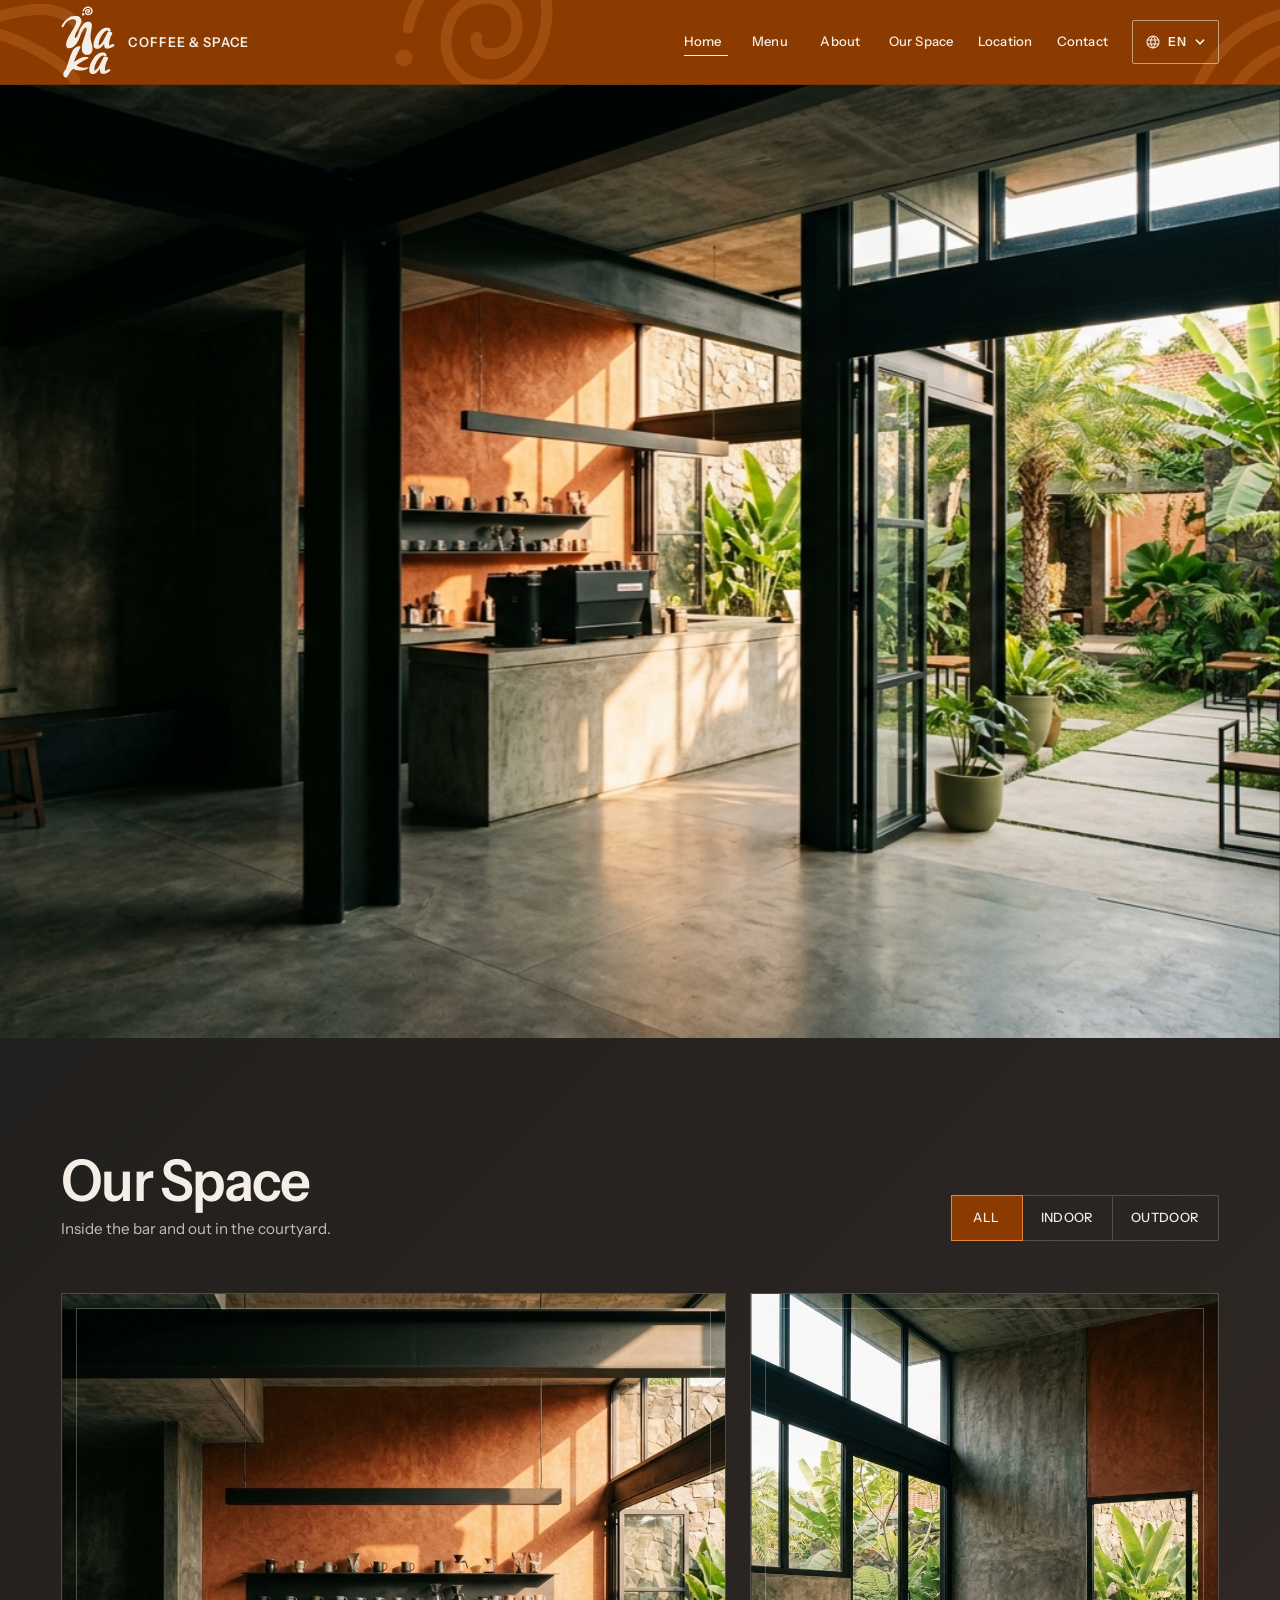
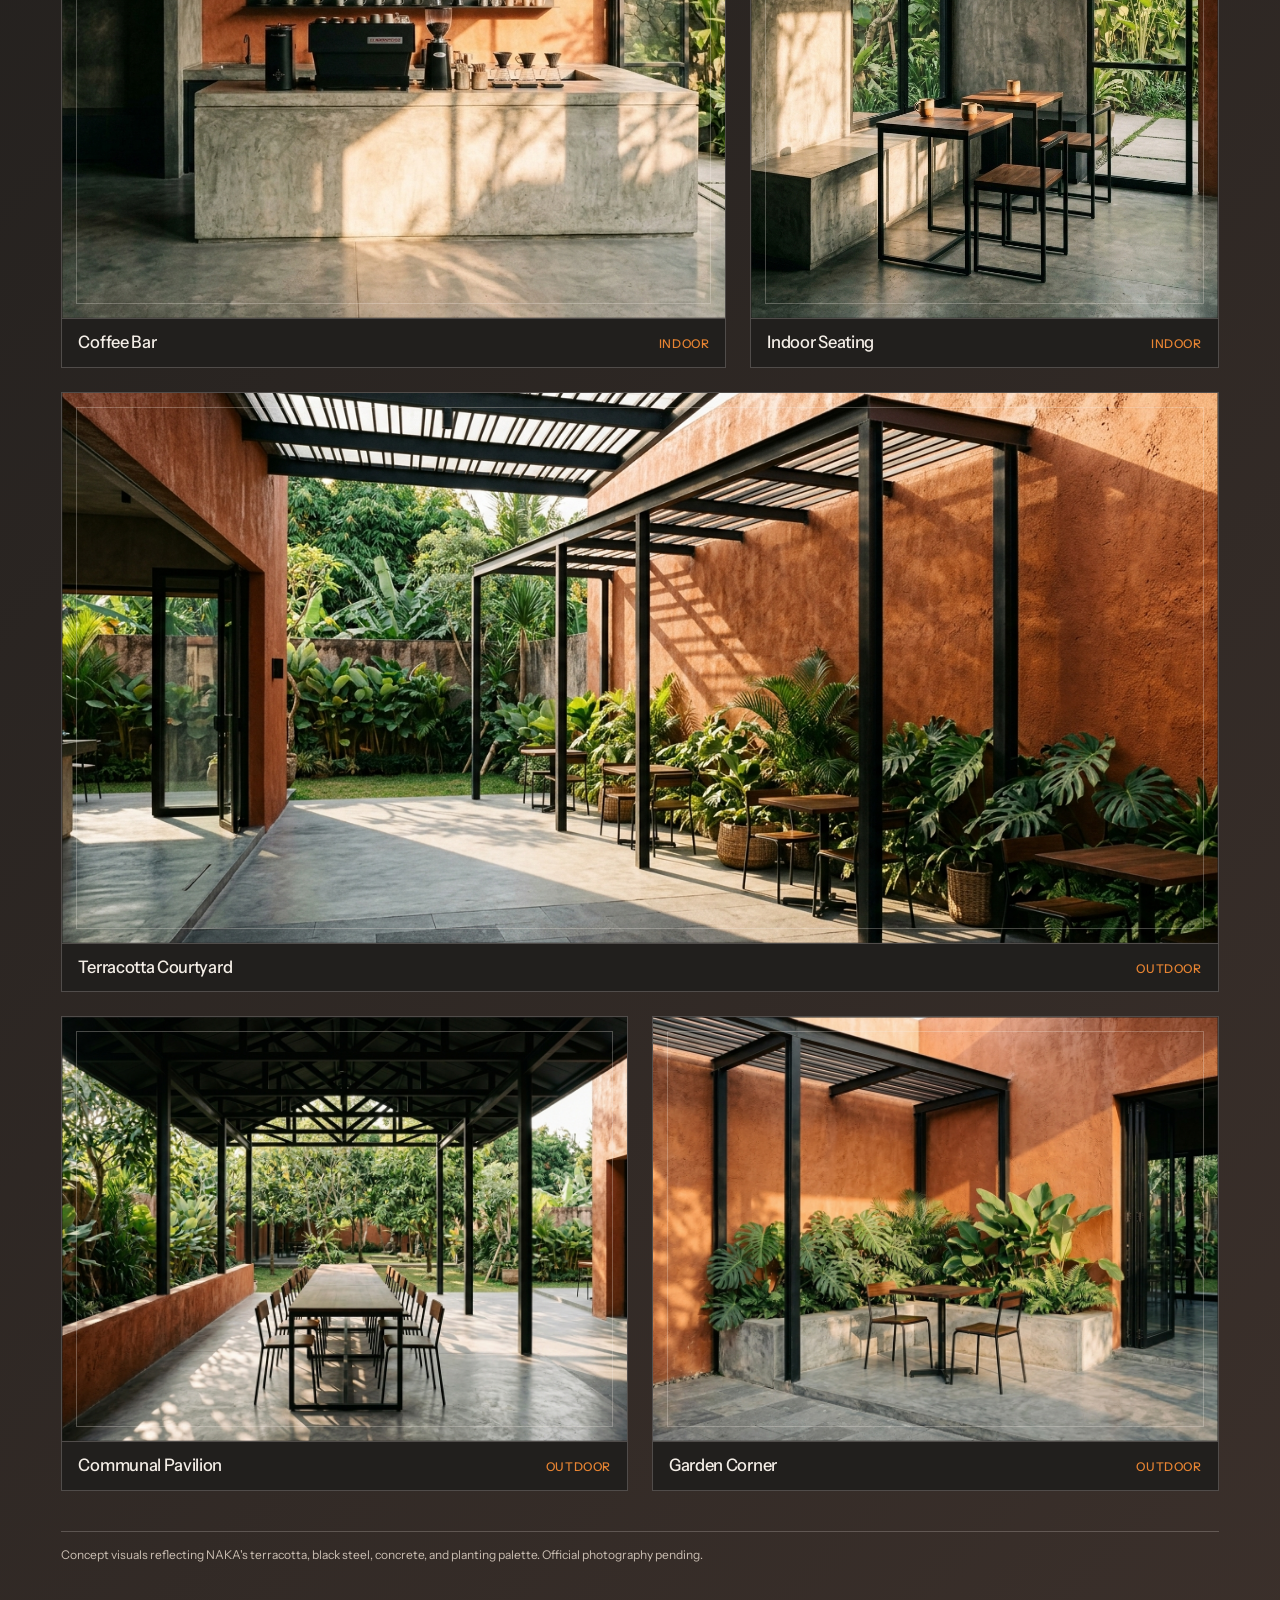
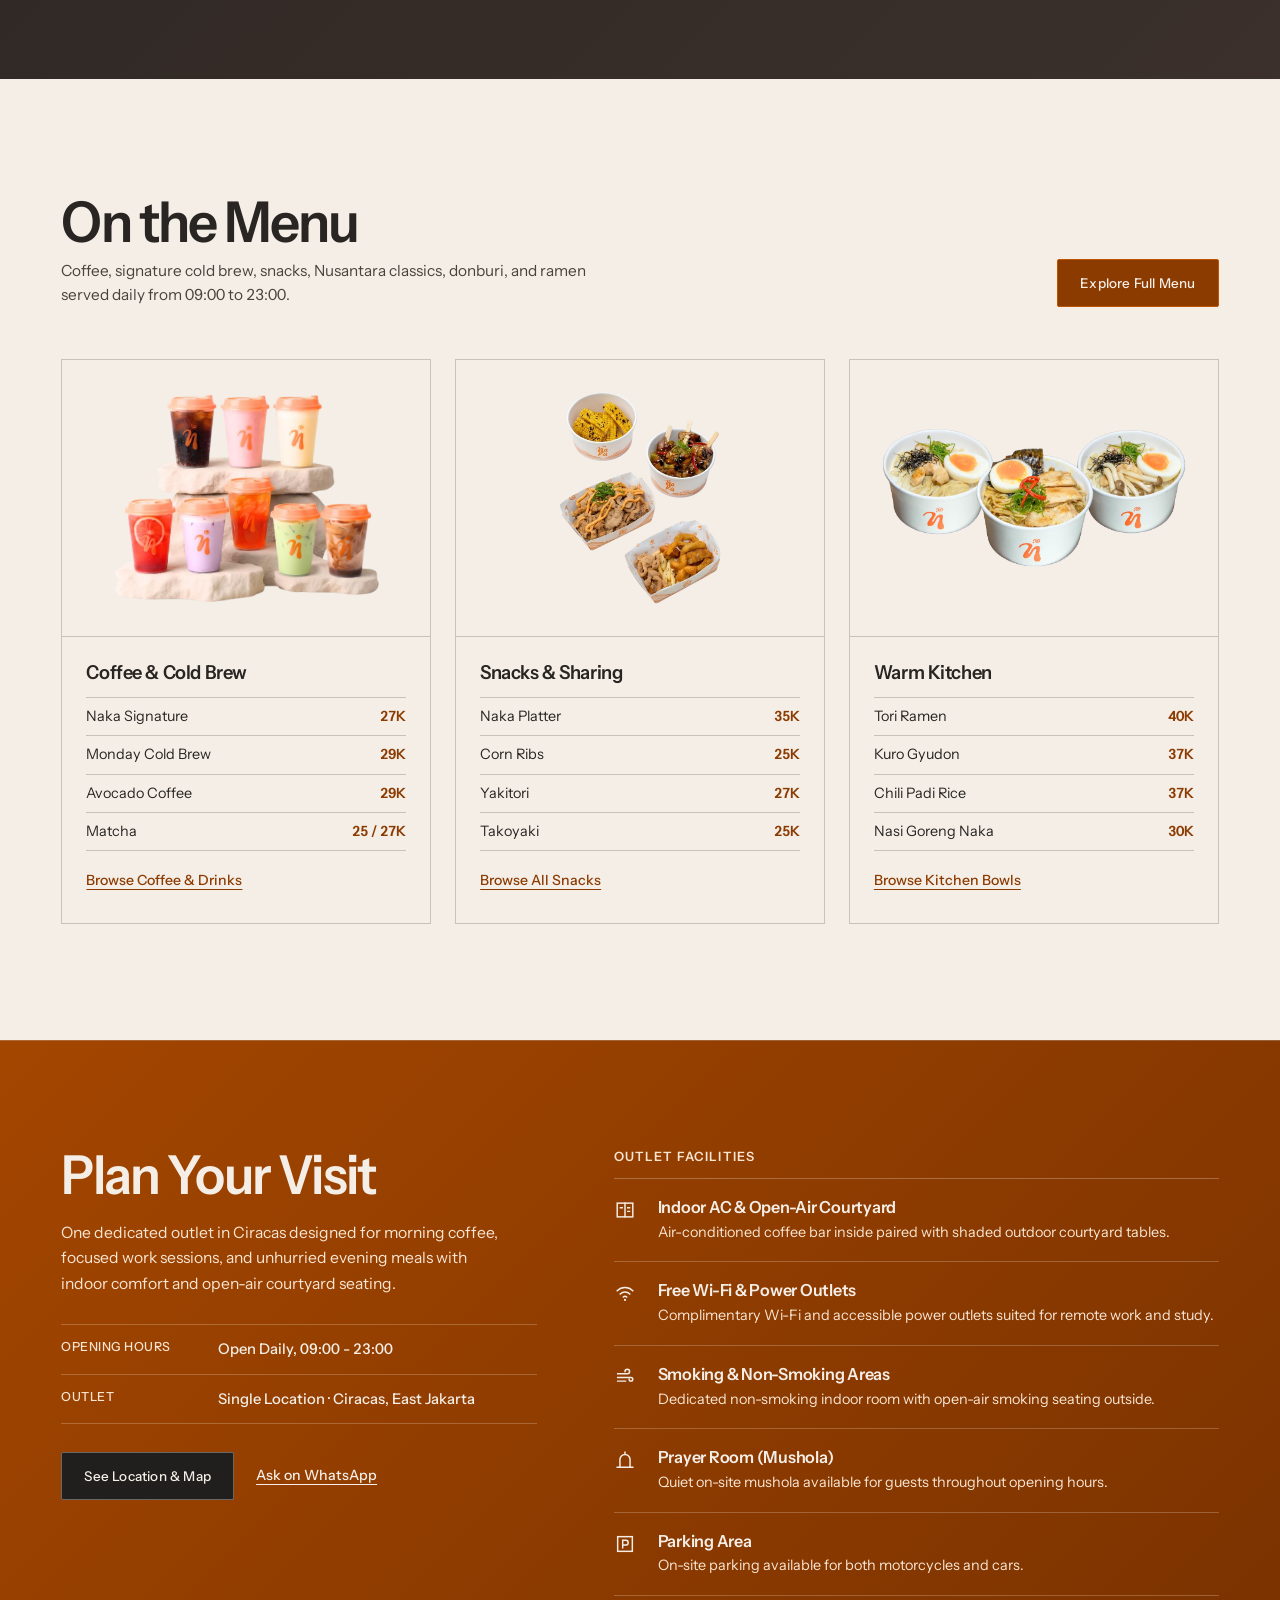
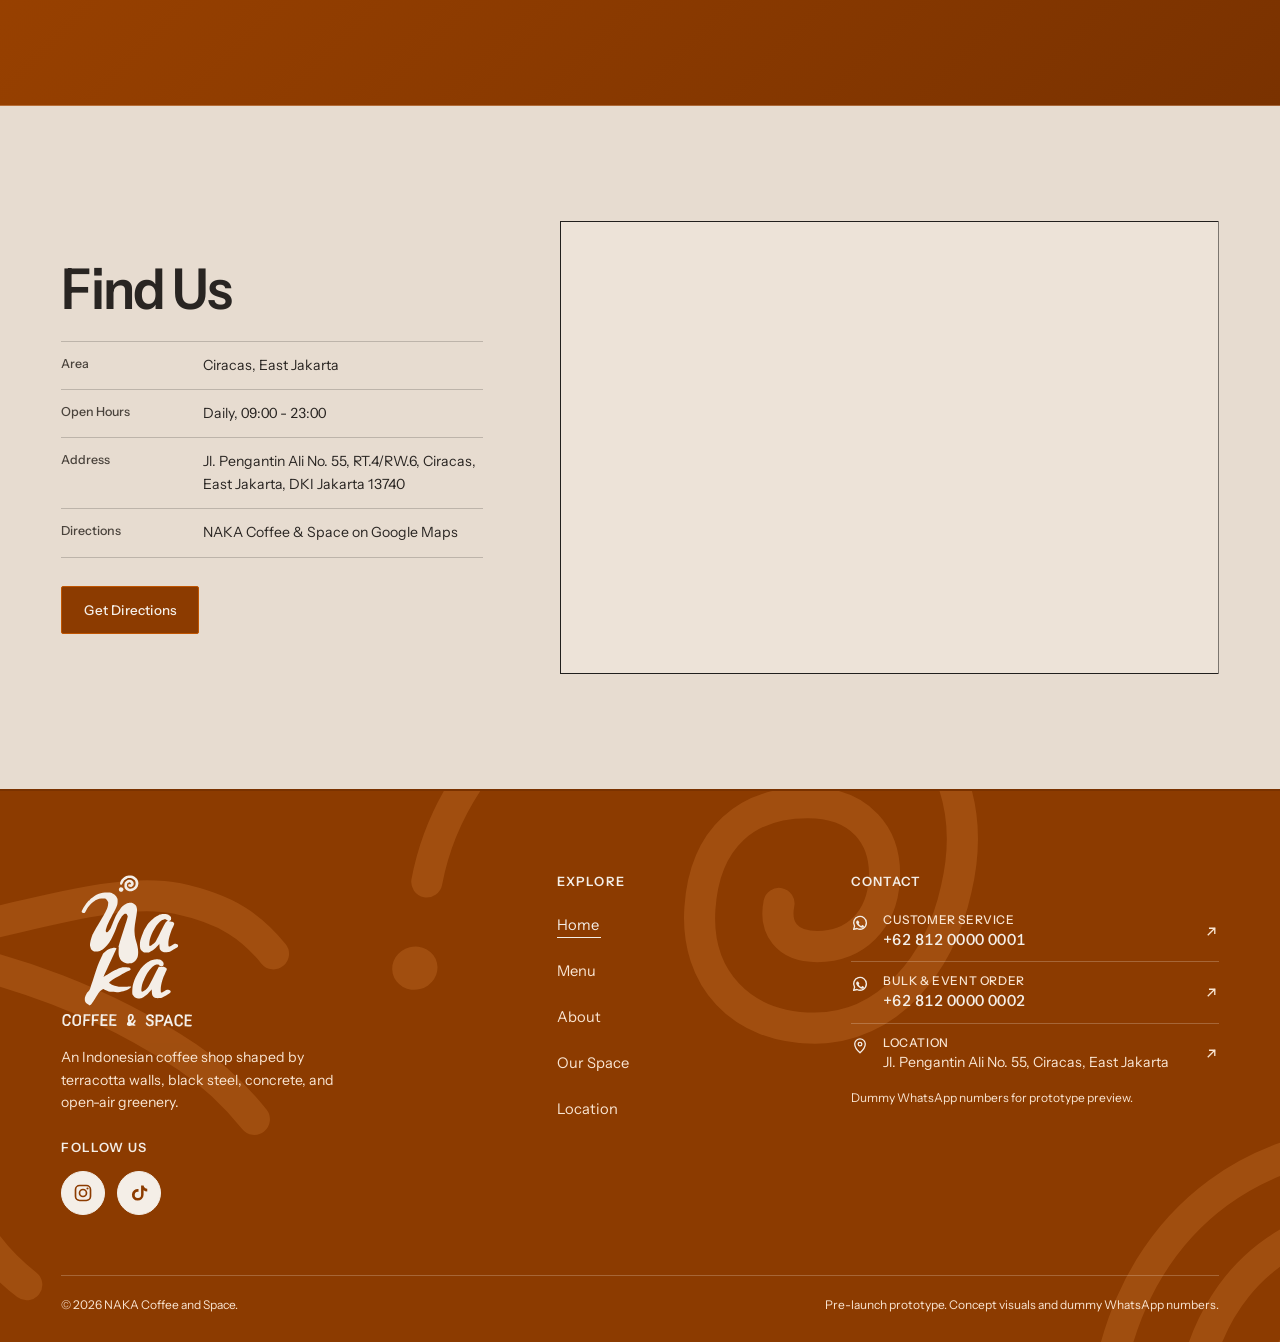
==== commit d12193d8: "Add terracotta motifs, EN/ID switcher dropdown, and stacked SVG logo" ====
--- a/index.html
+++ b/index.html
@@ -7,17 +7,18 @@
   <meta name="theme-color" content="#8C3B00">
   <title>NAKA Coffee and Space</title>
   <link rel="icon" type="image/svg+xml" href="assets/images/favicon.svg">
-  <script>document.documentElement.classList.add('has-js');</script>
+  <script>document.documentElement.classList.add('has-js');try{var l=(new URLSearchParams(location.search).get('lang')||localStorage.getItem('naka-lang')||'').toLowerCase();if(l==='id'){document.documentElement.lang='id';document.documentElement.dataset.lang='id';}}catch(e){}</script>
   <link rel="preload" href="assets/fonts/instrument-sans-latin.woff2" as="font" type="font/woff2" crossorigin>
   <link rel="stylesheet" href="assets/css/styles.css">
   <noscript>
     <style>
       .site-header { position: static; background: var(--color-brand-ink); color: var(--color-cream); }
-      .menu-toggle { display: none; }
+      .menu-toggle, .lang-dropdown, .lang-switch { display: none; }
       .hero-stage { padding-top: 0; }
       .hero-photo { height: clamp(500px, 100svh, 900px); }
       @media (max-width: 960px) {
         .header-inner { flex-wrap: wrap; padding-block: 16px; }
+        .header-actions { width: 100%; }
         .primary-nav { display: flex; flex-wrap: wrap; width: 100%; gap: 8px 20px; margin-top: 12px; }
         .primary-nav a { font-size: 0.82rem; }
       }
@@ -25,76 +26,127 @@
   </noscript>
 </head>
 <body data-page="home">
-  <a class="skip-link" href="#main">Skip to content</a>
+  <svg class="sr-only" aria-hidden="true" focusable="false">
+    <symbol id="naka-emblem-stacked" viewBox="0 0 150.1 200">
+      <path fill-rule="evenodd" d="M88 14.1C87.8 15.4 87.2 17.9 86.5 19.4C85.7 20.8 84.4 22.3 83.3 23.2C82.1 24.1 80.7 24.9 79.2 25.2C77.6 25.6 75.3 25.7 73.9 25.5C72.4 25.4 71.2 24.7 70.3 24.1C69.3 23.5 68.5 22.5 67.9 21.7C67.4 20.9 66.9 20.4 66.8 19C66.6 17.7 66.8 14.7 67.1 13.4C67.4 12.1 67.8 11.8 68.5 11.1C69.3 10.3 70.7 9.2 71.8 8.7C72.9 8.3 74.3 8 75.3 8.1C76.4 8.2 77.5 8.6 78.3 9.3C79.2 10 80.3 11.6 80.7 12.6C81.1 13.6 80.8 14.9 80.7 15.6C80.6 16.3 80.7 16.2 80.1 16.8C79.5 17.4 78.2 18.9 77.1 19.2C76.1 19.4 74.2 18.8 73.5 18.6C72.8 18.3 72.7 17.8 72.6 17.3C72.4 16.9 72.4 16.4 72.6 16C72.7 15.7 72.9 15.2 73.5 15.1C74.1 15 75.7 15.2 76.3 15.1C76.8 14.9 77 14.2 76.9 14.1C76.9 14 75.9 12.5 75.4 12.2C74.9 11.9 74.3 11.9 73.6 12.2C72.9 12.5 71.6 13.1 71.1 14C70.6 14.9 70.4 16.6 70.5 17.6C70.6 18.5 71.2 19.4 71.7 20C72.2 20.6 73.1 21.2 73.8 21.5C74.5 21.8 75.1 21.8 75.9 21.8C76.7 21.7 77.8 21.8 78.9 21.2C79.9 20.6 81.9 18.8 82.7 18C83.5 17.1 83.5 16.5 83.6 15.6C83.7 14.6 83.8 13.1 83.6 12C83.4 10.9 83.1 9.7 82.1 8.8C81.1 7.8 78.8 6.3 77.4 5.8C76.1 5.3 74.9 5.5 73.8 5.5C72.8 5.6 72.2 5.5 70.9 6.1C69.6 6.8 67.2 8.1 65.9 9.6C64.7 11.1 63.7 14.4 62.9 15.4C62.1 16.3 61.5 15.8 61.1 15.7C60.6 15.6 60.2 15.3 60.1 14.8C60 14.2 60 13.2 60.4 12C60.8 10.9 61.6 9 62.7 7.6C63.8 6.2 66 4.4 67.4 3.5C68.8 2.6 70 2.3 71.5 2C73 1.8 75.2 1.6 76.8 1.7C78.4 1.9 80 2.4 81.5 3.2C83 4 84.9 5.7 85.9 7C86.9 8.3 87.3 10 87.7 11.1C88 12.3 88.1 12.7 88 14.1Z M65.3 22.6C65.5 23.3 65.4 23.7 65 24.3C64.6 24.9 63.7 26.1 62.9 26.4C62.1 26.7 60.6 26.5 59.9 26.1C59.1 25.7 58.5 24.8 58.3 24.1C58.2 23.3 58.3 22.2 58.6 21.5C59 20.9 59.9 19.9 60.8 19.7C61.6 19.6 63.1 19.9 63.8 20.3C64.5 20.8 65.1 22 65.3 22.6Z M83.4 131.5C82.2 132.9 80.4 134 79.2 134.7C78 135.3 77.3 135.4 76 135.6C74.6 135.7 72.2 135.7 70.7 135.6C69.1 135.4 67.5 134.9 66.3 134.4C65 133.8 63.6 132.7 62.7 132C61.9 131.3 61.7 131.5 61 130C60.2 128.5 58.5 125.6 58.1 122.7C57.6 119.7 57.9 114.3 58.1 111.6C58.2 108.8 56.9 112.5 58.9 105.5C61 98.5 68.9 74.7 70.8 67.8C72.8 61 71.2 63.9 71.1 62.8C71.1 61.7 70.8 61.4 70.5 61C70.2 60.6 69.8 60.2 69.3 60.1C68.8 59.9 68 59.9 67.4 60.1C66.9 60.3 66.6 60.3 65.6 61.3C64.7 62.2 63 63.7 61.6 65.9C60.1 68.2 58.1 72 56.6 75.2C55.2 78.5 54.2 82.3 52.5 86.1C50.9 90 48.4 95.7 46.4 99.2C44.5 102.7 42.2 105.7 40.3 107.9C38.4 110.2 36.5 112 34.5 113.5C32.5 114.9 30 116.4 27.8 117C25.6 117.6 22.2 117.4 20.7 117.3C19.2 117.2 19.3 116.8 18.6 116.4C17.9 115.9 16.9 115.4 16.3 114.3C15.6 113.2 14.8 111.2 14.5 109.6C14.2 108 14.1 106.6 14.5 104.3C14.9 102 15.9 98.1 16.8 95.3C17.8 92.5 17.6 92.4 20.6 86.9C23.7 81.3 32.8 66.3 36 60.6C39.2 54.9 39.7 53.4 40.6 51C41.6 48.7 41.6 47.5 41.8 46C42 44.6 42.3 43.2 41.8 41.9C41.3 40.5 39.5 38.3 38.6 37.5C37.6 36.6 37.5 36.6 35.9 36.6C34.2 36.5 30.6 36.6 28.3 37.2C25.9 37.8 22.9 39.5 21.3 40.4C19.6 41.2 19 41.9 18 42.7C17.1 43.5 16.3 44 15.1 45.3C13.9 46.7 11.8 49.1 10.5 51.1C9.1 53.2 7.6 56.8 6.6 58C5.7 59.3 5.4 58.8 4.8 58.9C4.2 59 3.4 59.1 2.9 58.6C2.5 58.1 1 57.8 1.8 55.8C2.5 53.8 5.9 48.4 7.6 45.9C9.3 43.4 11.4 41 12.2 40.1C13.1 39.1 12.5 40.5 13 40C13.5 39.6 14.5 38 15.4 37.2C16.4 36.3 17.3 35.8 18.8 34.8C20.3 33.8 23.1 31.8 25 30.8C26.9 29.8 28.7 29.3 30.6 28.7C32.5 28.2 34.9 27.8 37 27.6C39.1 27.4 42.1 27.4 43.7 27.6C45.3 27.7 46 27.9 47.2 28.5C48.5 29 50.2 30 51.3 30.8C52.5 31.6 53.6 32.8 54.3 33.7C55 34.6 55.4 35.6 55.7 36.4C56 37.1 56.3 37 56.3 38.4C56.4 39.9 56.5 43 56 45.2C55.6 47.4 55.4 47.9 53.4 52.2C51.4 56.4 45.5 67.2 43.3 71.8C41 76.3 40.3 78.6 39.5 80.8C38.7 82.9 38.5 84.1 38.3 85.2C38.2 86.3 38.5 87.1 38.6 87.6C38.8 88.1 38.8 88.3 39.3 88.2C39.8 88.2 41 88 41.8 87.3C42.5 86.7 43.3 85.5 44.1 84.4C44.8 83.3 44.8 83.9 46.4 80.3C48.1 76.7 52.1 66.3 54.3 61.9C56.5 57.5 58.7 54.8 60.4 52.6C62.1 50.3 63.4 49.1 64.8 47.9C66.1 46.7 67.5 45.7 68.9 45C70.2 44.3 71.2 43.7 73 43.5C74.7 43.4 78 43.3 79.7 43.8C81.5 44.4 82.9 45.8 83.9 47.1C84.8 48.3 85.3 49.7 85.6 51.5C85.9 53.3 86.1 53.8 85.6 58.2C85.1 62.6 83 74.3 82.4 79.1C81.9 83.9 82 85.2 82.1 88.1C82.3 91.1 82.6 94.1 83.3 97.4C84 100.8 85.8 105.7 86.5 108.9C87.2 112.2 87.6 115.3 87.7 118C87.7 120.7 87.5 123.7 86.8 125.9C86.1 128 84.6 130.1 83.4 131.5Z M135.3 62.6C136.3 63.3 137.2 64.4 137.6 65.4C138 66.5 137.9 68.4 137.6 69.3C137.2 70.2 135.7 70.5 135.3 70.9C134.9 71.2 135.1 71.6 135.3 71.6C135.5 71.7 138.6 71.8 139.5 72C140.4 72.2 140.6 72.5 141 72.9C141.5 73.2 142 73.5 142.2 74.1C142.4 74.7 142.9 74.9 142.2 76.8C141.6 78.6 139.3 82.9 138.2 85.7C137.1 88.5 136 91.8 135.3 94.4C134.6 97 134 99.7 133.8 102C133.6 104.3 133.7 107.5 133.8 108.8C133.9 110 134.1 109.6 134.5 109.7C134.8 109.9 134.9 110.3 136 109.7C137.2 109.2 140.1 106.9 141.7 106.3C143.3 105.7 144.9 105.8 145.9 106C146.9 106.1 147.6 106.6 148 107.2C148.4 107.8 148.7 108.9 148.3 109.7C147.9 110.5 147.2 111.1 145.4 112.3C143.6 113.5 139.4 116 137.2 117C135 117.9 133.3 118.2 131.7 118.4C130 118.7 128.3 118.6 127 118.4C125.7 118.2 124.3 117.8 123.4 117.2C122.5 116.7 121.8 115.6 121.4 114.9C120.9 114.2 120.7 114.2 120.5 112.8C120.2 111.5 119.9 106.6 119.9 106.3C119.8 106.1 120.6 105.1 119.4 106.2C118.2 107.4 114.5 111.9 112.3 113.8C110.1 115.7 107.2 117.3 105.6 118.1C104 119 103.5 118.9 102.3 119C101.2 119.2 99.6 119.1 98.5 119C97.5 118.9 96.7 118.8 95.9 118.4C95 118.1 94.1 117.2 93.5 116.7C92.9 116.2 92.5 116 92 115.2C91.6 114.3 90.8 113.6 90.6 111.4C90.4 109.1 90.1 104.9 90.9 101.1C91.7 97.3 94.2 91 95.5 87.7C96.9 84.4 98 82.7 99.3 80.5C100.6 78.3 101.6 76.4 103.7 74.1C105.7 71.7 109.7 67.8 112.1 65.9C114.5 64 117.1 63 118.8 62.1C120.5 61.3 120.9 60.9 122.9 60.7C124.9 60.4 129.4 60.4 131.4 60.7C133.3 61 134.3 61.8 135.3 62.6Z M105.5 108.9C105.8 109 105.8 109.2 106.5 108.8C107.1 108.5 108 108.1 109.4 106.8C110.8 105.5 112.1 105.9 115.2 100.7C118.3 95.4 126 78.8 128.9 74.1C131.8 69.4 133.4 71.5 133.5 71.3C133.6 71.2 131.9 70 131.2 69.5C130.5 69 129.6 68.4 129.1 68.2C128.6 68 128.8 67.9 127.8 68.2C126.9 68.5 124.7 69.2 123.1 70.3C121.6 71.3 119.8 73.1 118.2 74.9C116.5 76.8 114.6 79.3 112.9 81.9C111.3 84.6 109.2 88.7 108 91.5C106.8 94.3 105.9 97 105.4 99.7C104.8 102.3 104.5 106.4 104.5 107.9C104.5 109.3 105.2 108.7 105.5 108.9Z M54.3 113.6C51.2 120.3 36.1 153.3 35.4 154.9C34.7 156.6 34.3 156.2 36.5 155C38.7 153.8 45.4 149.5 49.1 147.5C52.9 145.5 57.3 143.5 59.9 142.5C62.4 141.6 63 141.5 65.1 141.4C67.3 141.3 71.6 141.6 73.4 142C75.1 142.3 75.6 143.3 76 143.8C76.5 144.3 76.2 144.7 76 145.1C75.9 145.4 76.7 145.2 75.1 146C73.6 146.8 70 148.2 66.5 150.1C63.1 152 56.9 155.6 53.5 157.6C50 159.7 46.6 161.9 45 163.2C43.5 164.4 43.4 165.1 43.5 165.3C43.7 165.5 46.7 167.5 48.5 168.3C50.4 169.2 53.1 169.9 55.2 170.4C57.4 170.9 58.7 171.2 62 171.3C65.2 171.3 73 170.7 75.3 170.7C77.7 170.7 76.4 171.1 76.6 171.3C76.8 171.5 77.1 171.6 76.6 172.1C76.1 172.6 74.9 173.6 73.4 174.4C71.9 175.3 69.8 176.6 67.3 177.3C64.7 178.1 60.8 179.2 57.3 179.4C53.9 179.6 48.1 179 45.7 178.8C43.2 178.6 43.5 178.6 41.9 177.9C40.2 177.3 36.6 175.3 35.3 174.8C34 174.3 34.6 174.3 33.7 174.8C32.9 175.2 31.2 176.4 29.9 177.7C28.7 179 28.1 179.6 25.9 182.9C23.6 186.2 18.3 195.9 15.9 198.2C13.6 200.6 12.2 197.9 11.1 197.7C10.1 197.4 9.9 196.8 9.4 196.5C8.9 196.2 8.6 196.2 8.2 195.6C7.7 195 6.9 194.3 6.7 192.9C6.4 191.6 6.2 189 6.7 187C7.1 185.1 8.3 182.9 9.6 180.6C10.9 178.4 12.2 179.5 14.8 172.9C17.4 166.4 22.9 147.7 25.8 139.7C28.8 131.7 31.6 126.3 33.1 123.1C34.6 120 33.7 121.3 35.2 119.9C36.6 118.5 39.7 115.6 41.9 114.4C44.1 113.1 47.1 112.4 48.9 112C50.7 111.7 52.4 111.9 53.3 112.1C54.2 112.2 54.5 112.9 54.5 113C54.6 113 57.3 106.9 54.3 113.6Z M124.9 132.6C125.6 133.5 126 134.3 126.3 135.1C126.5 135.9 126.5 137.1 126.3 137.8C126.1 138.5 125.9 139.3 125.1 139.6C124.2 139.9 122.2 140 121.1 139.6C120 139.2 119.5 137.6 118.3 137.3C117.1 137 115 137.3 113.6 137.9C112.1 138.5 111.1 139.2 109.5 140.8C107.8 142.4 104.9 145.9 103.4 147.8C101.9 149.7 101.5 150.1 100.2 152.8C98.8 155.4 96.1 161 94.9 164.1C93.8 167.1 93.3 169.8 92.9 171.9C92.5 174.1 92.5 176.5 92.6 177.6C92.7 178.6 93.1 178.4 93.6 178.5C94 178.6 93.8 179.5 95.5 178.2C97.1 176.9 100 176 103.6 170.3C107.2 164.7 115.2 147.5 117.9 142.9C120.6 138.2 119.5 141.4 120.6 141.1C121.6 140.7 123.5 140.7 124.7 140.8C125.9 140.8 127.4 141.1 128.2 141.4C129 141.6 129.3 141.9 129.7 142.3C130.1 142.6 130.7 142.9 130.9 143.5C131.1 144 131.7 143.3 130.9 145.6C130.1 147.9 126.9 154.5 125.7 157.7C124.5 160.9 123.9 163.3 123.4 165.6C122.8 167.8 122.4 169.8 122.2 172C122 174.1 122.1 177.7 122.2 179C122.4 180.3 122.8 179.9 123.2 180C123.6 180.1 123.6 180.3 124.7 179.7C125.9 179.1 128.8 176.8 130.4 176.2C132 175.6 133.6 175.8 134.6 175.9C135.6 176.1 136.4 176.5 136.7 177.1C137 177.8 137.7 178.7 136.7 179.9C135.7 181.1 132.2 183.4 130.3 184.6C128.3 185.8 126 186.9 124.5 187.5C123 188.1 122.5 188.2 120.9 188.4C119.4 188.5 116.2 188.6 114.8 188.4C113.3 188.2 112.6 187.7 111.8 187.2C111 186.7 110.5 185.9 110 185.1C109.6 184.4 109.1 183.9 108.9 182.5C108.6 181 108.3 176.3 108.3 176C108.2 175.7 108.7 174.7 107.5 175.9C106.3 177.1 102.7 181.6 100.7 183.4C98.7 185.3 96.3 186.7 94.9 187.5C93.4 188.3 92.8 188.4 91.6 188.7C90.5 188.9 89 189.1 87.8 189C86.6 188.9 84.9 188.5 84 188.1C83 187.7 82.7 187.3 82 186.6C81.2 185.9 80.1 184.7 79.5 183.7C79 182.6 78.7 182.4 78.7 180.2C78.6 178 78.8 172.8 79.2 169.9C79.7 167 80.8 164.3 81.6 162C82.4 159.8 82.7 158.8 84.2 155.9C85.7 153.1 89.4 147 91.2 144.3C93 141.6 94.2 140.5 95.5 139.1C96.9 137.7 97.7 136.9 99.6 135.6C101.6 134.3 105.5 131.9 107.8 130.9C110 129.9 111.8 129.7 113.6 129.5C115.5 129.2 117.9 129.4 119.2 129.5C120.4 129.6 120.6 129.5 121.6 130.1C122.5 130.6 124.1 131.8 124.9 132.6Z"/>
+    </symbol>
+    <symbol id="naka-logo-stacked" viewBox="0 0 260 302.3">
+      <path class="naka-logo__emblem" fill-rule="evenodd" d="M151.9 18.9C151.6 20.6 151 23.8 150 25.7C149 27.6 147.4 29.4 145.8 30.6C144.3 31.9 142.5 32.8 140.5 33.3C138.6 33.8 135.5 33.9 133.7 33.7C131.9 33.4 130.3 32.6 129.1 31.8C127.9 31 126.8 29.8 126.1 28.7C125.4 27.7 124.8 27 124.6 25.3C124.4 23.6 124.6 19.7 125 18C125.3 16.4 125.9 16 126.9 15C127.8 14.1 129.6 12.6 131 12C132.4 11.4 134.3 11.1 135.6 11.2C137 11.3 138.4 11.8 139.5 12.8C140.6 13.7 142 15.7 142.5 17C143 18.2 142.7 20 142.5 20.8C142.4 21.7 142.5 21.7 141.7 22.4C141 23.1 139.3 25.1 137.9 25.4C136.6 25.8 134.2 25 133.2 24.7C132.3 24.3 132.3 23.6 132.1 23.1C131.9 22.6 131.9 21.8 132.1 21.4C132.3 20.9 132.5 20.4 133.3 20.2C134.1 20 136.1 20.4 136.8 20.2C137.5 20 137.7 19.1 137.7 18.9C137.6 18.8 136.4 16.9 135.7 16.5C135 16.1 134.2 16.1 133.3 16.5C132.5 16.8 130.8 17.7 130.2 18.8C129.6 19.9 129.3 22.2 129.4 23.4C129.6 24.6 130.3 25.7 131 26.5C131.6 27.3 132.8 28 133.6 28.4C134.5 28.8 135.3 28.9 136.4 28.8C137.4 28.7 138.8 28.8 140.2 28.1C141.6 27.3 144.1 25 145.1 23.9C146.1 22.7 146.1 22.1 146.3 20.8C146.5 19.6 146.6 17.6 146.3 16.2C146 14.8 145.6 13.3 144.4 12C143.1 10.8 140 8.9 138.3 8.2C136.6 7.6 135 7.8 133.7 7.9C132.3 7.9 131.5 7.8 129.9 8.6C128.3 9.5 125.2 11.2 123.5 13.1C121.9 15 120.6 19.3 119.6 20.6C118.6 21.8 117.8 21.1 117.2 20.9C116.6 20.8 116.1 20.5 116 19.8C115.9 19 115.8 17.7 116.3 16.3C116.9 14.8 117.9 12.3 119.4 10.5C120.8 8.8 123.6 6.4 125.4 5.3C127.2 4.1 128.7 3.7 130.7 3.4C132.6 3 135.4 2.8 137.5 3C139.6 3.2 141.7 3.8 143.6 4.9C145.4 6 148 8.2 149.2 9.8C150.5 11.4 151.1 13.6 151.5 15.1C151.9 16.5 152.1 17.2 151.9 18.9Z M122.7 29.9C122.9 30.7 122.8 31.3 122.3 32.1C121.8 32.9 120.6 34.4 119.6 34.8C118.5 35.2 116.6 34.9 115.7 34.4C114.7 33.9 114 32.7 113.7 31.8C113.5 30.8 113.6 29.4 114.1 28.5C114.6 27.6 115.8 26.4 116.8 26.2C117.9 25.9 119.8 26.4 120.8 27C121.7 27.6 122.5 29.1 122.7 29.9Z M146 170.2C144.4 172 142.1 173.5 140.6 174.3C139 175.1 138.2 175.3 136.4 175.4C134.7 175.6 131.6 175.7 129.6 175.5C127.6 175.2 125.5 174.7 123.9 173.9C122.3 173.2 120.5 171.8 119.4 170.9C118.3 170 118.1 170.2 117.1 168.3C116.2 166.4 114 162.7 113.4 158.9C112.8 155.1 113.2 148.1 113.4 144.6C113.5 141 111.8 145.7 114.5 136.7C117.1 127.6 127.3 97 129.8 88.2C132.3 79.4 130.2 83.1 130.2 81.7C130.1 80.3 129.8 79.9 129.4 79.4C129 78.8 128.5 78.4 127.8 78.2C127.2 78 126.2 77.9 125.4 78.2C124.7 78.4 124.3 78.5 123.1 79.7C121.9 80.9 119.7 82.8 117.9 85.7C116 88.6 113.4 93.6 111.5 97.7C109.6 101.9 108.3 106.8 106.2 111.8C104.1 116.7 100.9 124.1 98.4 128.6C95.9 133.1 93 136.9 90.5 139.9C88 142.8 85.6 145.1 83 147C80.4 148.9 77.2 150.7 74.3 151.5C71.5 152.3 67.1 152 65.2 151.9C63.3 151.8 63.4 151.3 62.5 150.7C61.6 150.1 60.4 149.5 59.5 148.1C58.7 146.7 57.6 144.1 57.2 142C56.9 140 56.8 138.2 57.2 135.2C57.7 132.3 59 127.1 60.2 123.5C61.5 119.9 61.2 119.8 65.1 112.7C69.1 105.5 80.8 86.2 84.9 78.8C89 71.5 89.7 69.5 90.9 66.5C92.1 63.5 92.2 62 92.4 60.1C92.6 58.2 93.1 56.5 92.4 54.7C91.7 52.9 89.4 50.1 88.2 49C87 48 86.9 47.9 84.8 47.9C82.6 47.8 78 47.9 74.9 48.6C71.9 49.4 68 51.6 65.9 52.8C63.8 53.9 63.1 54.8 61.8 55.8C60.5 56.8 59.6 57.4 58 59.2C56.5 60.9 53.8 64 52 66.6C50.3 69.3 48.3 73.9 47.1 75.5C45.9 77.1 45.5 76.6 44.8 76.7C44 76.8 43 76.9 42.3 76.3C41.7 75.6 39.8 75.3 40.8 72.7C41.7 70 46.1 63.2 48.3 59.9C50.5 56.7 53.2 53.6 54.3 52.4C55.4 51.2 54.7 52.9 55.3 52.3C56 51.7 57.2 49.7 58.4 48.7C59.6 47.6 60.8 46.9 62.8 45.6C64.7 44.3 68.4 41.7 70.8 40.4C73.2 39.2 75.5 38.5 77.9 37.8C80.4 37.1 83.5 36.5 86.2 36.3C88.9 36 92.7 36.1 94.9 36.3C97 36.5 97.9 36.8 99.4 37.4C101 38.1 103.2 39.4 104.7 40.4C106.1 41.5 107.5 43.1 108.5 44.2C109.4 45.3 109.9 46.6 110.3 47.6C110.8 48.6 111 48.5 111.1 50.3C111.2 52.1 111.3 56.2 110.7 59C110.1 61.8 110 62.5 107.3 68C104.7 73.5 97.2 87.3 94.3 93.2C91.4 99.1 90.4 102.1 89.4 104.8C88.4 107.6 88.1 109.1 87.9 110.5C87.7 111.9 88.1 113 88.3 113.6C88.5 114.2 88.5 114.5 89.2 114.5C89.8 114.4 91.4 114.1 92.3 113.3C93.3 112.5 94.4 111 95.4 109.6C96.3 108.1 96.3 108.9 98.4 104.3C100.5 99.6 105.6 86.2 108.5 80.5C111.4 74.8 114.2 71.4 116.4 68.5C118.5 65.6 120.3 64.1 122 62.5C123.8 60.9 125.6 59.7 127.3 58.8C129 57.8 130.4 57.1 132.6 56.9C134.8 56.6 139 56.5 141.3 57.2C143.5 58 145.4 59.8 146.6 61.4C147.8 63 148.5 64.8 148.9 67.1C149.3 69.4 149.5 70.1 148.9 75.8C148.2 81.5 145.5 96.5 144.8 102.7C144.1 108.8 144.2 110.5 144.4 114.3C144.6 118.1 145 122 145.9 126.3C146.8 130.6 149.1 136.9 150 141.2C150.9 145.4 151.5 149.4 151.5 152.8C151.6 156.3 151.3 160.2 150.4 163C149.5 165.8 147.6 168.4 146 170.2Z M212.9 81.4C214.1 82.4 215.4 83.7 215.9 85.1C216.3 86.5 216.3 89 215.8 90.1C215.4 91.2 213.4 91.6 212.9 92.1C212.4 92.6 212.7 93 212.9 93.1C213.1 93.1 217.2 93.3 218.4 93.5C219.5 93.8 219.7 94.2 220.3 94.7C220.8 95.1 221.6 95.5 221.8 96.3C222.1 97.1 222.7 97.3 221.8 99.7C221 102.1 218.1 107.6 216.6 111.2C215.2 114.8 213.8 119.1 212.9 122.5C212 125.8 211.3 129.3 211 132.2C210.7 135.2 210.9 139.3 211 140.9C211.1 142.5 211.4 141.9 211.8 142.1C212.3 142.3 212.4 142.9 213.9 142.2C215.4 141.4 219.2 138.5 221.2 137.7C223.2 136.9 225.2 137.1 226.5 137.3C227.8 137.5 228.8 138.1 229.3 138.8C229.8 139.6 230.2 141 229.7 142.1C229.1 143.2 228.2 144 225.9 145.5C223.6 147 218.2 150.2 215.4 151.5C212.6 152.8 210.4 153.1 208.3 153.4C206.1 153.7 203.9 153.6 202.2 153.4C200.5 153.1 198.7 152.6 197.6 151.8C196.4 151.1 195.5 149.7 194.9 148.8C194.3 147.9 194.1 147.9 193.8 146.2C193.5 144.4 193.1 138.1 193 137.8C193 137.5 194 136.1 192.5 137.7C190.9 139.2 186.1 144.9 183.3 147.4C180.4 149.8 176.7 151.9 174.6 153C172.6 154.1 171.9 153.9 170.4 154.1C169 154.3 166.9 154.3 165.5 154.1C164.2 154 163.1 153.8 162.1 153.4C161 152.9 159.8 151.8 159 151.2C158.2 150.5 157.7 150.3 157.1 149.2C156.5 148.1 155.5 147.2 155.3 144.3C155 141.4 154.6 135.9 155.6 131.1C156.7 126.2 159.9 118.1 161.6 113.8C163.4 109.6 164.8 107.3 166.5 104.5C168.2 101.6 169.5 99.2 172.1 96.2C174.8 93.2 179.9 88.2 183 85.7C186.1 83.2 189.4 81.9 191.6 80.8C193.9 79.7 194.3 79.2 196.9 78.9C199.5 78.6 205.3 78.5 207.8 78.9C210.4 79.3 211.6 80.4 212.9 81.4Z M174.5 141C174.9 141.2 174.9 141.4 175.7 141C176.5 140.6 177.7 140.1 179.5 138.4C181.3 136.7 183 137.3 187 130.5C191 123.8 200.9 102.3 204.7 96.2C208.4 90.2 210.5 92.9 210.6 92.7C210.7 92.5 208.5 91 207.6 90.3C206.7 89.7 205.6 88.9 204.9 88.7C204.2 88.4 204.5 88.2 203.3 88.7C202.1 89.1 199.2 89.9 197.2 91.3C195.2 92.7 192.9 94.9 190.8 97.3C188.7 99.7 186.2 102.9 184.1 106.3C182 109.7 179.3 115 177.7 118.7C176.2 122.3 175.1 125.8 174.3 129.2C173.6 132.6 173.2 137.9 173.2 139.8C173.2 141.6 174.1 140.8 174.5 141Z M108.5 147.2C104.5 155.8 85.1 198.3 84.2 200.4C83.3 202.6 82.8 202 85.6 200.5C88.4 199 97 193.4 101.8 190.8C106.7 188.2 112.4 185.7 115.7 184.4C119 183.2 119.7 183.1 122.5 182.9C125.3 182.8 130.8 183.2 133.1 183.7C135.3 184.2 136 185.4 136.5 186C137.1 186.7 136.7 187.3 136.5 187.7C136.3 188.2 137.3 187.9 135.4 188.9C133.4 189.9 128.8 191.8 124.3 194.2C119.8 196.6 111.9 201.2 107.4 203.9C103 206.6 98.6 209.4 96.6 211C94.5 212.6 94.5 213.6 94.6 213.8C94.8 214.1 98.7 216.7 101.1 217.7C103.5 218.8 107 219.7 109.7 220.3C112.5 220.9 114.2 221.4 118.4 221.5C122.5 221.5 132.6 220.7 135.6 220.7C138.7 220.7 137 221.2 137.3 221.5C137.5 221.8 137.9 221.9 137.3 222.5C136.6 223.1 135 224.5 133.1 225.6C131.2 226.7 128.5 228.3 125.2 229.3C121.9 230.3 116.9 231.6 112.4 231.9C108 232.2 100.6 231.5 97.4 231.2C94.2 230.9 94.6 230.9 92.5 230.1C90.4 229.2 85.8 226.6 84.1 226C82.4 225.3 83.1 225.4 82 226C80.9 226.6 78.7 228.1 77.1 229.8C75.5 231.4 74.8 232.3 71.9 236.5C69 240.7 62.1 253.2 59 256.2C56 259.3 54.2 255.9 52.9 255.5C51.5 255.2 51.3 254.4 50.7 254C50.1 253.6 49.6 253.6 49 252.8C48.5 252.1 47.4 251.2 47.1 249.4C46.8 247.6 46.5 244.3 47.1 241.8C47.7 239.3 49.2 236.4 50.9 233.5C52.6 230.6 54.2 232.1 57.6 223.6C60.9 215.2 68.1 191 71.8 180.8C75.6 170.5 79.3 163.5 81.2 159.5C83.1 155.4 82 157.1 83.8 155.3C85.6 153.5 89.7 149.8 92.5 148.2C95.3 146.5 99.2 145.6 101.5 145.2C103.9 144.7 106.1 145 107.2 145.2C108.4 145.3 108.8 146.3 108.8 146.3C108.9 146.4 112.4 138.5 108.5 147.2Z M199.5 171.7C200.5 172.7 201 173.8 201.3 174.9C201.6 175.9 201.5 177.4 201.3 178.3C201 179.2 200.8 180.3 199.7 180.7C198.6 181 196 181.1 194.6 180.7C193.2 180.2 192.6 178.1 191 177.7C189.5 177.4 186.7 177.7 184.9 178.5C183.1 179.2 181.7 180.2 179.6 182.2C177.5 184.3 173.7 188.8 171.7 191.2C169.8 193.7 169.4 194.3 167.6 197.6C165.9 201 162.4 208.2 160.9 212.2C159.4 216.2 158.7 219.6 158.3 222.3C157.8 225.1 157.7 228.2 157.9 229.6C158 230.9 158.5 230.7 159.1 230.8C159.7 230.9 159.5 232.1 161.6 230.4C163.6 228.7 167.4 227.6 172.1 220.3C176.7 213 187 190.9 190.5 184.9C193.9 178.8 192.5 183 193.9 182.6C195.3 182.1 197.7 182.1 199.2 182.2C200.8 182.2 202.7 182.6 203.8 182.9C204.8 183.2 205.1 183.7 205.7 184.1C206.3 184.5 207 185 207.2 185.6C207.5 186.3 208.3 185.5 207.3 188.4C206.2 191.3 202.1 199.9 200.5 204C199 208.1 198.3 211.2 197.5 214.1C196.8 217.1 196.3 219.6 196 222.4C195.8 225.2 195.8 229.8 196 231.4C196.2 233.1 196.8 232.5 197.3 232.7C197.8 232.8 197.8 233.1 199.3 232.3C200.8 231.5 204.6 228.6 206.6 227.8C208.6 227.1 210.7 227.3 212 227.5C213.3 227.6 214.3 228.2 214.7 229C215.2 229.9 216 231.1 214.7 232.6C213.4 234.2 209 237.1 206.4 238.6C203.9 240.2 200.9 241.6 198.9 242.4C197 243.2 196.4 243.4 194.4 243.5C192.4 243.7 188.3 243.8 186.5 243.5C184.6 243.3 183.6 242.7 182.6 242C181.6 241.3 180.9 240.3 180.3 239.3C179.7 238.4 179.2 237.8 178.8 235.9C178.5 234.1 178.1 227.9 178.1 227.6C178 227.2 178.7 225.9 177.1 227.5C175.5 229 170.9 234.8 168.3 237.1C165.7 239.5 162.6 241.3 160.8 242.4C158.9 243.5 158.1 243.6 156.6 243.9C155.2 244.2 153.3 244.4 151.7 244.3C150.1 244.2 147.9 243.6 146.7 243.1C145.5 242.7 145.1 242.2 144.2 241.3C143.2 240.4 141.7 238.8 141.1 237.5C140.4 236.1 140 235.8 139.9 232.9C139.9 230.1 140.1 223.5 140.7 219.7C141.3 216 142.7 212.5 143.7 209.6C144.7 206.7 145.1 205.4 147 201.7C149 198.1 153.7 190.2 156 186.7C158.4 183.3 159.9 181.8 161.6 180C163.4 178.2 164.4 177.2 166.9 175.5C169.4 173.8 174.5 170.7 177.4 169.5C180.3 168.2 182.6 167.9 185 167.6C187.3 167.3 190.5 167.5 192.1 167.6C193.8 167.7 194 167.7 195.2 168.4C196.4 169 198.5 170.7 199.5 171.7Z"/>
+      <path class="naka-logo__tagline" fill-rule="evenodd" d="M12.3 275C13.2 274.9 12.9 274.7 13.7 275C14.5 275.2 16.3 275.8 17.1 276.5C18 277.2 18.7 278.3 19.1 279.1C19.4 280 19.5 281 19.5 281.6C19.4 282.1 19 282.6 18.6 282.8C18.2 283 17.7 283.5 16.9 282.8C16.1 282.1 14.9 279 13.7 278.3C12.5 277.7 10.4 278.4 9.4 278.7C8.4 279.1 8 279.5 7.5 280.6C7 281.7 6.5 284.1 6.4 285.6C6.2 287.1 6.3 289.1 6.4 290.2C6.4 291.3 6.4 291.7 6.8 292.5C7.1 293.2 7.4 294.3 8.3 294.8C9.2 295.2 11.6 295.4 12.6 295.1C13.7 294.9 14.6 293.7 14.9 293.2C15.3 292.8 14.8 292.6 15 292.2C15.2 291.8 15.8 291 16.2 290.7C16.5 290.4 17 290.2 17.4 290.3C17.9 290.4 18.5 290.7 18.7 291.2C18.9 291.7 19.1 292.4 18.7 293.2C18.3 294.1 17 295.9 16.4 296.6C15.8 297.4 15.7 297.5 14.9 297.8C14.1 298.1 12.4 298.5 11.2 298.5C9.9 298.5 8.4 298.4 7.2 297.8C6 297.2 4.4 295.5 3.8 294.7C3.1 294 3.1 295 3 293.2C2.9 291.3 2.7 285.3 3 283C3.2 280.6 4 279.4 4.5 278.4C5.1 277.4 5.8 277 6.4 276.5C7 276 7.4 275.6 8.4 275.3C9.3 275.1 11.4 275 12.3 275Z M135.6 275C136.7 274.5 138.6 274.8 139.4 275C140.2 275.1 140.2 275.4 140.6 275.7C141 276 141.4 276.2 141.8 276.9C142.1 277.6 142.7 279.5 142.9 280.3C143.1 281.2 143.1 281.4 142.9 282.3C142.7 283.2 142.6 284.6 141.8 285.7C140.9 286.9 138.2 288.7 137.7 289.6C137.2 290.6 138.2 291.3 138.4 291.7C138.7 292.2 139 292.4 139.2 292.5C139.5 292.7 139.4 293.5 140.2 292.5C141.1 291.6 143.6 287.5 144.5 286.6C145.4 285.6 145.5 286.4 145.8 286.6C146.2 286.8 146.6 287.1 146.6 287.8C146.6 288.4 146.4 289.6 145.9 290.6C145.3 291.6 143.6 293.5 143.3 294.2C142.9 294.9 143.3 294.9 143.7 295.1C144.1 295.4 145.5 295.6 145.9 296C146.2 296.3 146.1 297 145.9 297.3C145.7 297.7 145.8 298 144.8 298C143.7 298 140.8 297.3 139.3 297.4C137.8 297.5 136.3 298.4 135.2 298.5C134 298.6 133 298.5 132.1 298.1C131.3 297.8 130.3 296.7 129.8 296.2C129.4 295.7 129.4 295.6 129.4 295C129.4 294.4 129.4 293.2 129.8 292.3C130.2 291.4 131.8 290.4 132.1 289.4C132.3 288.5 131.4 287.9 131.3 286.4C131.2 285 131.1 281.7 131.3 280.3C131.5 278.9 131.8 278.5 132.5 277.7C133.1 276.8 134.5 275.4 135.6 275Z M33.8 275.3C35.1 275.5 35.8 276 36.6 276.5C37.3 277 38.1 277.8 38.5 278.4C38.9 279 39.2 278 39.3 280.3C39.3 282.6 39.3 290.3 38.9 292.8C38.5 295.3 37.9 295 37 295.8C36.2 296.7 34.4 297.7 33.6 298.1C32.8 298.6 33 298.5 32 298.5C31.1 298.5 28.9 298.6 27.6 298.2C26.3 297.7 24.8 296.4 24 295.5C23.1 294.5 22.7 294 22.4 292.4C22.2 290.8 22.3 287.1 22.4 285.2C22.6 283.3 23 281.4 23.2 280.3C23.4 279.3 23.5 279.3 24 278.8C24.4 278.2 25.2 277.4 25.9 276.9C26.6 276.3 27.2 275.6 28.5 275.4C29.8 275.1 32.5 275.2 33.8 275.3Z M57.6 275.9C57.9 276.1 58.1 276.7 58 277.1C57.9 277.5 58.2 278.1 56.8 278.3C55.4 278.5 50.5 278.2 49.1 278.3C47.8 278.5 48.5 278.1 48.3 279.1C48.1 280.2 47.9 284 47.9 285C47.9 286 47.3 285.4 48.4 285.4C49.5 285.5 53.6 285.3 54.9 285.4C56.1 285.6 55.9 285.9 56.1 286.3C56.3 286.6 56.4 287.2 56.1 287.5C55.9 287.9 55.8 288.2 54.5 288.4C53.2 288.6 49.1 288.7 48 288.8C46.8 289 47.6 288 47.5 289.3C47.4 290.7 47.4 295.9 47.1 297.3C46.9 298.8 46.4 298.1 45.9 298.2C45.4 298.2 44.2 299.1 43.9 297.4C43.6 295.8 43.7 289.4 43.8 287.8C43.8 286.2 44 289.4 44.1 287.5C44.3 285.7 44.3 278.1 44.5 276.2C44.7 274.2 44 275.5 45.4 275.3C46.8 275.2 52 275.3 53.4 275.3C54.7 275.4 53.2 275.7 53.6 275.7C54.1 275.7 55.7 275.3 56.3 275.3C57 275.4 57.3 275.6 57.6 275.9Z M74.4 276.2C74.7 276.6 74.6 277.2 74.4 277.5C74.3 277.8 74.9 278.2 73.6 278.3C72.2 278.5 67.3 278.2 66 278.3C64.6 278.5 65.3 278.9 65.1 279.1C64.9 279.4 64.8 279 64.7 280C64.7 280.9 64.7 284.1 64.7 285C64.8 285.9 64.1 285.4 65.2 285.4C66.3 285.5 70.5 285.3 71.7 285.4C72.9 285.6 72.7 285.9 72.9 286.3C73.1 286.6 73.1 287.2 72.9 287.5C72.8 287.9 72.9 288.3 71.7 288.4C70.5 288.6 66.7 288.4 65.6 288.4C64.5 288.5 65 288.7 64.8 288.8C64.6 289 64.5 288 64.3 289.3C64.2 290.7 64.1 295.9 63.9 297.3C63.7 298.8 63.6 298.1 63.1 298.2C62.6 298.2 61.2 297.9 60.7 297.8C60.3 297.6 60.3 298.3 60.2 297.3C60.1 296.3 60.2 292.5 60.2 291.6C60.3 290.6 60.5 293 60.6 291.3C60.7 289.5 60.5 283.2 60.6 280.7C60.7 278.2 61.2 276.6 61.4 275.8C61.6 274.9 61.5 275.3 61.9 275.3C62.2 275.3 61.6 275.7 63.4 275.7C65.1 275.7 71 275.3 72.8 275.3C74.6 275.4 74.2 275.9 74.4 276.2Z M91.3 275.9C91.8 276.3 91.7 277.4 91.7 277.8C91.6 278.2 92.6 278.2 91.2 278.3C89.9 278.4 84.7 278.1 83.2 278.3C81.7 278.5 82.1 278.7 81.9 279.6C81.7 280.5 81.9 283.4 81.9 284.2C82 285 81.1 284.5 82.4 284.7C83.6 284.8 88.5 284.9 89.7 285.1C91 285.2 90.1 285.2 90.2 285.6C90.2 286 90.2 287.2 90.1 287.6C90.1 288 90.9 288 89.6 288.1C88.4 288.1 83.7 287.9 82.4 288.1C81.1 288.2 81.7 288 81.6 288.9C81.4 289.9 81.4 293.3 81.6 294.3C81.7 295.3 80.9 295 82.4 295.1C83.8 295.3 89.3 295.1 90.8 295.2C92.2 295.3 91.2 295.3 91.3 295.7C91.4 296 91.4 296.9 91.3 297.3C91.1 297.7 92.4 298 90.4 298.2C88.4 298.3 80.6 298.2 78.7 298.2C76.8 298.1 78.5 298 78.3 297.8C78.1 297.6 77.5 300.3 77.4 296.9C77.4 293.5 77.8 280 78.2 276.5C78.7 273.1 79.3 275.5 80.2 275.3C81.1 275.1 83.4 275.3 84 275.3C84.7 275.4 83.6 275.7 84.3 275.7C85 275.7 87.4 275.3 88.5 275.3C89.6 275.4 90.8 275.5 91.3 275.9Z M108.3 275.7C110.4 275.9 108.9 275.8 108.9 276.2C108.9 276.6 108.8 278.2 108.4 278.3C108.1 278.4 101.9 278.2 100.4 278.3C98.9 278.5 99.4 278.2 99.2 279.1C99 280.1 99.1 283.3 99.1 284.2C99.2 285.1 98.3 284.5 99.6 284.7C100.8 284.8 105.6 284.9 106.9 285.1C108.1 285.2 107.3 285.2 107.4 285.6C107.4 285.9 107.5 286.8 107.4 287.2C107.2 287.6 107.8 287.9 106.5 288.1C105.2 288.2 100.4 288 99.2 288.1C98 288.2 98.8 287.5 98.8 288.6C98.7 289.6 98.7 293.6 98.8 294.7C98.8 295.7 97.8 295.1 99.3 295.2C100.8 295.2 106.4 295 108 295.2C109.5 295.4 108.7 296 108.8 296.4C109 296.7 109 297.1 108.8 297.3C108.6 297.6 109.7 298.1 107.6 298.2C105.5 298.3 97.8 298.1 95.8 297.9C93.8 297.8 95.1 299.2 95 297.3C94.9 295.3 95 287.5 95 285.6C95.1 283.7 95.3 286.7 95.4 285.3C95.5 283.9 95.3 278.1 95.4 276.6C95.5 275.1 95.7 276 95.8 275.8C95.9 275.6 94.3 275.3 96.3 275.3C98.3 275.3 106.3 275.6 108.3 275.7Z M173 275.3C173.8 275.2 175 275.1 176.1 275.3C177.2 275.6 179 276.4 179.9 276.9C180.7 277.3 181 277.8 181.4 278.4C181.8 279 182.1 279.8 182.2 280.3C182.3 280.9 182.3 281.6 182.2 282C182 282.4 181.8 282.7 181.4 282.8C181 282.9 180.2 282.9 179.7 282.8C179.2 282.7 178.8 282.5 178.5 282C178.1 281.5 178 280.4 177.7 279.9C177.3 279.4 177.1 278.9 176.4 278.7C175.7 278.5 174.2 278.5 173.3 278.7C172.5 279 171.7 279.6 171.4 280.3C171 280.9 171.2 282.1 171.3 282.7C171.5 283.3 170.8 283.2 172.2 283.9C173.5 284.7 178.3 286.3 179.9 287.3C181.4 288.3 181.6 288.7 181.8 290.1C182.1 291.4 181.9 294.6 181.4 295.8C180.9 297.1 179.9 297.6 178.8 298.1C177.6 298.6 175.6 298.8 174.5 298.9C173.4 299 172.8 298.8 171.9 298.5C170.9 298.2 169.7 297.8 168.8 297C167.9 296.3 166.8 294.7 166.5 293.9C166.1 293.1 166.2 292.6 166.5 292.2C166.8 291.8 167.6 290.9 168.6 291.4C169.6 292 171.4 294.9 172.6 295.5C173.8 296.2 175.2 295.8 176.1 295.5C176.9 295.3 177.8 294.7 178 294C178.3 293.2 177.9 291.4 177.7 290.7C177.4 290 177.3 290 176.5 289.6C175.7 289.2 174.1 289 172.9 288.4C171.7 287.9 170.1 287.1 169.2 286.2C168.3 285.2 167.5 283.8 167.2 282.7C167 281.6 167.4 280 167.6 279.2C167.8 278.5 167.9 278.5 168.4 278C168.9 277.5 169.9 276.5 170.7 276.1C171.4 275.7 172.1 275.5 173 275.3Z M197.8 276.5C198.8 276.9 199.9 277.7 200.5 278.4C201.1 279.1 201.5 280.2 201.6 281.1C201.8 282 201.8 282.8 201.6 283.8C201.5 284.8 201.1 286.7 200.5 287.6C199.9 288.5 198.8 289.1 197.8 289.6C196.7 290 195.2 290.2 194 290.3C192.8 290.4 190.9 290.2 190.1 290.3C189.4 290.5 189.4 290 189.3 291.2C189.2 292.4 189.4 296.5 189.3 297.7C189.1 298.9 188.9 298.4 188.4 298.5C188 298.7 186.8 298.6 186.4 298.5C186 298.5 186.1 298.2 186 298.1C185.8 297.9 185.6 301.1 185.6 297.6C185.6 294.2 185.7 280 186 276.5C186.2 273 185.5 275.8 186.8 275.7C188.2 275.6 192.6 275.6 194.4 275.7C196.2 275.8 196.9 276.1 197.8 276.5Z M228.3 275.7C229.8 275.4 232.8 275.6 234 275.7C235.3 275.8 235.3 276 236 276.5C236.7 277 237.7 278 238.3 278.8C238.8 279.6 239.2 280.8 239.4 281.5C239.6 282.2 239.5 282.7 239.4 283.1C239.3 283.5 238.9 283.8 238.6 283.9C238.3 284.1 237.7 284.1 237.3 283.9C236.9 283.8 236.6 283.8 236.1 283.1C235.6 282.4 235.1 280.1 234.1 279.5C233.1 278.8 231 278.7 229.8 279.1C228.7 279.4 227.6 279.8 227.1 281.8C226.6 283.8 226.6 289.6 226.7 291.7C226.8 293.7 227.5 294.1 227.9 294.7C228.2 295.3 227.8 295.3 228.6 295.5C229.5 295.7 232.4 296.1 233.4 295.9C234.4 295.7 234.6 294.9 234.9 294.3C235.2 293.8 235.1 292.7 235.3 292.2C235.5 291.8 235.6 291.6 236.1 291.4C236.6 291.3 238.1 291.4 238.5 291.4C239 291.5 238.9 291.5 239 291.9C239.1 292.3 239.2 293.3 239.1 293.9C238.9 294.5 238.8 295.2 238.3 295.8C237.8 296.5 236.8 297.6 236 298.1C235.1 298.7 233.9 299.1 233 299.3C232.2 299.5 231.6 299.5 230.6 299.3C229.6 299.1 227.8 298.7 226.8 298.1C225.7 297.6 224.7 296.6 224.1 295.8C223.5 295 223.2 294.5 223 293.2C222.7 291.8 222.5 289.3 222.6 287.4C222.6 285.6 222.9 283 223.3 281.5C223.8 279.9 224.4 278.6 225.2 277.7C226 276.7 226.9 276 228.3 275.7Z M256.6 276.6C256.8 276.9 257.1 277.7 257 278.2C256.9 278.6 257.3 279.3 255.8 279.4C254.3 279.6 249.2 279 247.8 279.1C246.4 279.2 247.1 279 246.9 279.9C246.8 280.8 246.8 284 246.9 284.9C247 285.8 246.1 285.3 247.4 285.4C248.6 285.6 253.7 285.7 255 285.8C256.3 286 255.4 286 255.5 286.3C255.6 286.7 255.7 287.5 255.5 287.9C255.4 288.3 255.9 288.7 254.6 288.8C253.3 288.9 248.7 288.5 247.4 288.8C246.1 289.1 246.7 289.8 246.5 290.8C246.4 291.9 246.5 294.6 246.5 295.4C246.6 296.2 245.5 295.8 247 295.9C248.5 296 254.2 295.8 255.7 295.9C257.3 296 256.5 296.4 256.6 296.7C256.7 297.1 256.9 297.7 256.6 298.1C256.3 298.5 256.7 299.1 254.6 299.3C252.6 299.4 245.6 299.1 243.7 298.9C241.8 298.7 242.9 301.5 242.8 298C242.7 294.5 242.9 280.5 243.2 276.9C243.5 273.3 242.4 275.8 244.4 275.7C246.5 275.6 254.2 275.9 256.1 276.1C258.1 276.2 256.5 276.3 256.6 276.6Z M209.6 276.1C210.1 275.8 211 275.9 211.6 276.1C212.2 276.3 212.8 276.5 213.2 277.3C213.6 278 213.6 279.9 214 280.9C214.4 281.9 214.5 281 215.5 283.6C216.4 286.2 219.3 294.9 220 297.2C220.7 299.5 220.2 297.8 219.9 298.1C219.7 298.4 219.1 298.8 218.6 298.9C218.1 299 217.2 298.9 216.7 298.5C216.2 298.1 215.8 297.3 215.5 296.6C215.3 295.9 215.3 294.6 215.1 294.1C214.9 293.6 214.7 293.5 214.3 293.3C213.9 293.1 213.4 293 212.3 292.9C211.3 292.9 208.7 292.8 207.7 292.9C206.7 293.1 206.5 293.5 206.2 294.1C205.8 294.8 205.7 296.3 205.4 297C205 297.7 204.7 298.3 204.2 298.5C203.7 298.8 202.6 298.6 202.2 298.5C201.8 298.5 201.7 298.5 201.7 298.1C201.6 297.7 201.5 296.7 201.6 296.1C201.8 295.4 201.3 296.5 202.4 293.7C203.5 291 207.4 281.6 208.4 279C209.3 276.4 208.2 278.1 208.4 277.7C208.6 277.2 209.1 276.3 209.6 276.1Z M135.6 286.6C135.9 286.9 136.1 286.8 136.5 286.5C136.9 286.3 137.6 285.6 138 285C138.4 284.4 139 283.5 139.2 282.7C139.3 281.9 139.4 280.7 139.1 279.9C138.9 279.1 137.6 278 137.4 278C137.3 277.9 135.9 279 135.4 279.5C135 280.1 134.8 280.7 134.7 281.5C134.6 282.3 134.5 283.7 134.7 284.6C134.8 285.4 135.3 286.2 135.6 286.6Z M29.8 295.2C30.6 295.2 32.4 295.1 33.2 294.8C34 294.5 34.4 293.8 34.8 293.2C35.1 292.7 35.4 293 35.5 291.3C35.7 289.6 36 284.4 35.9 282.6C35.9 280.8 35.5 280.5 35.1 279.9C34.8 279.3 34.4 279 34 278.7C33.6 278.5 33.3 278.4 32.7 278.3C32.1 278.3 30.7 278.2 30.1 278.3C29.4 278.5 28.9 278.8 28.5 279.1C28.1 279.4 27.6 279.7 27.3 280.3C27 280.8 26.7 281.7 26.6 282.6C26.4 283.4 26.2 284 26.2 285.6C26.2 287.2 26.3 290.9 26.6 292.4C26.9 293.9 27.6 294.3 28.1 294.8C28.6 295.2 29 295.2 29.8 295.2Z M190.1 286.9C191 286.9 194 286.9 195.1 286.6C196.3 286.3 197.1 285.6 197.5 285C197.9 284.4 198 283.3 197.9 282.6C197.8 281.8 197.4 280.8 197.1 280.3C196.9 279.8 197.4 279.6 196.3 279.5C195.2 279.3 191.2 279.1 190.2 279.1C189.1 279.1 189.8 278.3 189.7 279.5C189.6 280.7 189.6 285.2 189.7 286.4C189.7 287.6 189.2 286.9 190.1 286.9Z M210.5 282.4C210.4 282.6 208.7 286.4 208.4 287.4C208 288.5 208.3 288.7 208.4 289C208.5 289.4 208.2 289.5 208.9 289.6C209.6 289.6 212 289.7 212.7 289.6C213.4 289.4 213.3 289.1 213.2 288.6C213.2 288 212.8 286.9 212.5 286C212.2 285 211.7 283.1 211.3 282.5C211 282 210.6 282.2 210.5 282.4Z"/>
+    </symbol>
+  </svg>
+  <a class="skip-link" href="#main" data-i18n="common.skipToContent">Skip to content</a>
 
   <header class="site-header" data-header>
     <div class="header-inner page-shell">
-      <a class="brand" href="#top" aria-label="NAKA Coffee and Space, back to top">
-        <svg class="brand__mark" viewBox="0 0 64.9 109.5" fill="currentColor" aria-hidden="true">
-          <path fill-rule="evenodd" d="M56.1 107.1C54.6 107.7 52.7 107.7 51.3 107.5C50 107.3 48.9 106.8 47.8 106C46.7 105.1 45.4 103.5 44.5 102.2C43.7 100.9 43.2 99.5 42.8 98C42.4 96.4 42.3 94.6 42.3 92.7C42.4 90.4 42.3 86.9 43 83.9C44.4 77.5 49.3 59.8 50.6 54C51 52.3 50.8 50.2 50.5 49.1C50.4 48.5 49.8 47.8 49.2 47.6C48.6 47.4 47.5 47.5 46.9 48C46 48.7 44.6 50.4 43.9 52C41.6 57.5 35.3 75 32.8 80.8C31.8 83.1 30.4 85.1 28.9 86.9C27.4 88.8 25.3 90.8 23.7 91.9C22.4 92.8 20.9 93.4 19.4 93.5C17.9 93.5 15.9 92.8 14.7 92C13.7 91.4 12.9 90.4 12.5 89.2C12 87.7 11.7 84.8 11.8 82.9C11.9 81.2 12.5 79.7 13 78C13.9 75.4 15.4 70.8 17 67.1C19.6 61.2 26.4 47.4 28.5 42.7C29.1 41.5 29.6 40.3 29.7 39C29.9 37.4 30.2 34.6 29.7 33C29.1 31.6 27.6 30.2 26.3 29.5C25.2 28.9 23.5 28.9 22.4 28.9C21.4 28.9 20.4 29.2 19.5 29.7C17.9 30.5 14.8 32.4 12.9 34.1C11.1 35.7 9.9 37.6 8.5 39.6C7.1 41.6 5.7 44.8 4.7 45.9C4.2 46.4 3 46.3 2.5 46.2C2.2 46.1 1.9 45.4 2.1 45.1C3.2 42.8 7.4 35.3 9.3 32.4C10.6 30.6 12.1 29.2 13.8 27.9C15.5 26.6 17.3 25.3 19.5 24.6C21.7 23.7 25.1 23.2 27.3 23C29 22.8 30.8 23 32.4 23.5C34 24 35.7 25 36.8 26C37.9 27.1 38.5 28.6 39 29.9C39.4 31.2 39.4 32.6 39.4 33.9C39.3 35.2 39.2 36.6 38.7 37.9C36.8 43.1 30 59.9 28.2 65.1C27.7 66.4 27.7 68 27.8 69C27.8 69.8 28.2 70.9 28.6 71.2C28.8 71.4 29.5 71.2 29.8 70.9C30.4 70.5 31.3 69.7 31.7 68.8C33.4 64.8 37.8 52.1 40.1 47.2C41.6 44 44.1 40.9 45.9 39C47.2 37.5 49.2 36.4 50.6 35.8C51.8 35.3 53.2 35.2 54.4 35.4C55.6 35.6 57 36.2 57.9 37C58.7 37.8 59.5 38.9 59.7 40.1C60 42.4 60.1 47.2 59.9 50.9C59.6 55.6 58.3 63.6 58.2 68C58.1 71.1 58.5 73.9 59.1 77C59.7 80.1 61.1 83.7 61.7 86.9C62.3 90 62.9 93.6 62.9 95.9C62.9 97.7 62.3 99.6 61.9 100.9C61.6 102 61.2 102.9 60.5 103.7C59.6 104.7 57.7 106.5 56.1 107.1Z M52.4 2.1C53.3 2.1 54.3 2.2 55.2 2.7C56.3 3.2 57.8 4.2 58.7 5.1C59.6 6 60.1 7 60.5 8.1C60.9 9.3 60.9 11 60.9 12C60.9 12.6 60.9 13.3 60.7 13.9C60.4 14.8 59.9 16.2 59.1 17.2C58.3 18.2 57.2 19.3 56 20C54.9 20.7 53.4 21.3 52.4 21.5C51.5 21.6 50.6 21.4 49.9 21C49 20.5 47.9 19.5 47.3 18.5C46.7 17.3 46.4 14.9 46.3 13.8C46.2 13.1 46.2 12.5 46.5 11.9C47 10.9 48.2 8.7 49 8C49.6 7.5 50.7 7.5 51.4 7.4C52 7.4 52.7 7.4 53.2 7.8C53.8 8.4 55.3 10 55.5 11.1C55.7 12.3 55 13.8 54.5 14.6C54 15.4 52.8 16.1 52.2 16.3C51.8 16.4 51.3 16.1 51 15.9C50.6 15.6 50.2 15.2 50.1 14.8C49.9 14.3 49.8 13.4 50 13.1C50.2 12.8 50.8 12.6 51.2 12.7C51.6 12.7 52.1 13.3 52.4 13.2C52.7 13.1 53.1 12.4 53.1 12C53 11.5 52.8 10.7 52.3 10.4C51.9 10.2 50.8 10.2 50.3 10.4C49.9 10.5 49.4 10.7 49.1 11.1C48.8 11.7 48.3 13.3 48.2 14C48.1 14.6 48.1 15.1 48.3 15.6C48.5 16.2 48.8 17 49.3 17.6C49.8 18.1 50.6 18.7 51.3 18.7C52.4 18.8 54.5 18.2 55.5 17.6C56.3 17.2 57.1 16.5 57.4 15.7C57.9 14.6 58.4 12.3 58.5 11.1C58.5 10 57.9 8.9 57.6 8.1C57.3 7.5 56.9 6.9 56.3 6.4C55.6 5.8 54.2 4.9 53.3 4.7C52.5 4.4 51.5 4.5 50.7 4.9C49.6 5.5 47.4 7.2 46.4 8.5C45.4 9.7 44.9 11.9 44.4 12.7C44.3 13 43.7 13.3 43.5 13.1C43.2 13 42.9 12.4 42.8 12C42.7 11.5 42.7 10.7 43 10C43.5 8.9 44.9 6.3 46 5.1C46.9 4 48.5 3.2 49.5 2.7C50.4 2.3 51.4 2.1 52.4 2.1Z M43.2 17.4C44 17.4 44.7 18 44.7 18.8C44.7 19.6 44 20.3 43.2 20.3C42.4 20.3 41.7 19.6 41.7 18.8C41.7 18 42.4 17.4 43.2 17.4Z"/>
+      <a class="brand" href="#top" aria-label="NAKA Coffee and Space, back to top" data-i18n-aria-label="common.brandTopAria">
+        <svg class="brand__mark" viewBox="0 0 150.1 200" fill="currentColor" aria-hidden="true">
+          <use href="#naka-emblem-stacked"/>
         </svg>
-        <span class="brand__text">
-          <span class="brand__word">NAKA</span>
-          <span class="brand__descriptor">Coffee &amp; Space</span>
-        </span>
+        <span class="brand__descriptor">Coffee &amp; Space</span>
       </a>
 
-      <nav class="primary-nav" aria-label="Primary navigation">
-        <a href="#top" data-nav="top" aria-current="location">Home</a>
-        <a href="menu.html" data-nav="menu">Menu</a>
-        <a href="about.html" data-nav="about">About</a>
-        <a href="#our-space" data-nav="our-space">Our Space</a>
-        <a href="#location" data-nav="location">Location</a>
-        <a href="#contact" data-nav="contact">Contact</a>
-      </nav>
-
-      <button class="menu-toggle" type="button" aria-expanded="false" aria-controls="site-menu" data-menu-toggle>
-        <span class="menu-toggle__label">Menu</span>
-        <svg class="menu-toggle__icon" width="20" height="20" viewBox="0 0 20 20" fill="none" aria-hidden="true">
-          <path d="M3 6.5h14M3 13.5h14" stroke="currentColor" stroke-width="1.5"/>
-        </svg>
-      </button>
+      <div class="header-actions">
+        <nav class="primary-nav" aria-label="Primary navigation" data-i18n-aria-label="nav.primaryAria">
+          <a href="#top" data-nav="top" aria-current="location" data-i18n="nav.home">Home</a>
+          <a href="menu.html" data-nav="menu" data-i18n="nav.menu">Menu</a>
+          <a href="about.html" data-nav="about" data-i18n="nav.about">About</a>
+          <a href="#our-space" data-nav="our-space" data-i18n="nav.ourSpace">Our Space</a>
+          <a href="#location" data-nav="location" data-i18n="nav.location">Location</a>
+          <a href="#contact" data-nav="contact" data-i18n="nav.contact">Contact</a>
+        </nav>
+
+        <div class="lang-dropdown" data-lang-dropdown>
+          <button
+            class="lang-dropdown__trigger"
+            type="button"
+            aria-haspopup="menu"
+            aria-expanded="false"
+            aria-controls="lang-menu"
+            aria-label="Change language"
+            data-i18n-aria-label="lang.triggerAria"
+            data-lang-trigger
+          >
+            <svg class="lang-dropdown__globe" width="16" height="16" viewBox="0 0 24 24" fill="none" stroke="currentColor" stroke-width="1.6" aria-hidden="true">
+              <circle cx="12" cy="12" r="9"/>
+              <path d="M3.6 9h16.8M3.6 15h16.8"/>
+              <path d="M12 3a13.5 13.5 0 0 0 0 18M12 3a13.5 13.5 0 0 1 0 18"/>
+            </svg>
+            <span class="lang-dropdown__current" data-lang-current>EN</span>
+            <svg class="lang-dropdown__chevron" width="12" height="12" viewBox="0 0 12 12" fill="none" stroke="currentColor" stroke-width="1.6" aria-hidden="true">
+              <path d="M2.5 4.25L6 7.75l3.5-3.5" stroke-linecap="square"/>
+            </svg>
+          </button>
+
+          <div class="lang-dropdown__menu" id="lang-menu" role="menu" aria-label="Choose language" data-i18n-aria-label="lang.menuTitle" hidden data-lang-menu>
+            <p class="lang-dropdown__head" data-i18n="lang.menuTitle">Choose language</p>
+            <button class="lang-dropdown__option is-active" type="button" role="menuitemradio" aria-checked="true" data-lang-option="en" lang="en">
+              <span class="lang-dropdown__code">EN</span>
+              <span class="lang-dropdown__name">English</span>
+              <svg class="lang-dropdown__check" width="15" height="15" viewBox="0 0 16 16" fill="none" stroke="currentColor" stroke-width="1.8" aria-hidden="true">
+                <path d="M3.2 8.4L6.5 11.7L12.8 4.8" stroke-linecap="square"/>
+              </svg>
+            </button>
+            <button class="lang-dropdown__option" type="button" role="menuitemradio" aria-checked="false" data-lang-option="id" lang="id">
+              <span class="lang-dropdown__code">ID</span>
+              <span class="lang-dropdown__name">Bahasa Indonesia</span>
+              <svg class="lang-dropdown__check" width="15" height="15" viewBox="0 0 16 16" fill="none" stroke="currentColor" stroke-width="1.8" aria-hidden="true">
+                <path d="M3.2 8.4L6.5 11.7L12.8 4.8" stroke-linecap="square"/>
+              </svg>
+            </button>
+          </div>
+        </div>
+
+        <button class="menu-toggle" type="button" aria-expanded="false" aria-controls="site-menu" data-menu-toggle>
+          <span class="menu-toggle__label" data-i18n="nav.menuToggle">Menu</span>
+          <svg class="menu-toggle__icon" width="20" height="20" viewBox="0 0 20 20" fill="none" aria-hidden="true">
+            <path d="M3 6.5h14M3 13.5h14" stroke="currentColor" stroke-width="1.5"/>
+          </svg>
+        </button>
+      </div>
     </div>
     <span class="scroll-progress" aria-hidden="true"></span>
   </header>
 
-  <div class="menu-panel" id="site-menu" role="dialog" aria-modal="true" aria-label="Site menu" aria-hidden="true" inert data-menu>
+  <div class="menu-panel" id="site-menu" role="dialog" aria-modal="true" aria-label="Site menu" data-i18n-aria-label="nav.siteMenuAria" aria-hidden="true" inert data-menu>
     <div class="menu-panel__inner page-shell">
       <div class="menu-panel__head">
-        <a class="brand brand--menu" href="#top" aria-label="NAKA Coffee and Space, back to top">
-          <svg class="brand__mark" viewBox="0 0 64.9 109.5" fill="currentColor" aria-hidden="true">
-            <path fill-rule="evenodd" d="M56.1 107.1C54.6 107.7 52.7 107.7 51.3 107.5C50 107.3 48.9 106.8 47.8 106C46.7 105.1 45.4 103.5 44.5 102.2C43.7 100.9 43.2 99.5 42.8 98C42.4 96.4 42.3 94.6 42.3 92.7C42.4 90.4 42.3 86.9 43 83.9C44.4 77.5 49.3 59.8 50.6 54C51 52.3 50.8 50.2 50.5 49.1C50.4 48.5 49.8 47.8 49.2 47.6C48.6 47.4 47.5 47.5 46.9 48C46 48.7 44.6 50.4 43.9 52C41.6 57.5 35.3 75 32.8 80.8C31.8 83.1 30.4 85.1 28.9 86.9C27.4 88.8 25.3 90.8 23.7 91.9C22.4 92.8 20.9 93.4 19.4 93.5C17.9 93.5 15.9 92.8 14.7 92C13.7 91.4 12.9 90.4 12.5 89.2C12 87.7 11.7 84.8 11.8 82.9C11.9 81.2 12.5 79.7 13 78C13.9 75.4 15.4 70.8 17 67.1C19.6 61.2 26.4 47.4 28.5 42.7C29.1 41.5 29.6 40.3 29.7 39C29.9 37.4 30.2 34.6 29.7 33C29.1 31.6 27.6 30.2 26.3 29.5C25.2 28.9 23.5 28.9 22.4 28.9C21.4 28.9 20.4 29.2 19.5 29.7C17.9 30.5 14.8 32.4 12.9 34.1C11.1 35.7 9.9 37.6 8.5 39.6C7.1 41.6 5.7 44.8 4.7 45.9C4.2 46.4 3 46.3 2.5 46.2C2.2 46.1 1.9 45.4 2.1 45.1C3.2 42.8 7.4 35.3 9.3 32.4C10.6 30.6 12.1 29.2 13.8 27.9C15.5 26.6 17.3 25.3 19.5 24.6C21.7 23.7 25.1 23.2 27.3 23C29 22.8 30.8 23 32.4 23.5C34 24 35.7 25 36.8 26C37.9 27.1 38.5 28.6 39 29.9C39.4 31.2 39.4 32.6 39.4 33.9C39.3 35.2 39.2 36.6 38.7 37.9C36.8 43.1 30 59.9 28.2 65.1C27.7 66.4 27.7 68 27.8 69C27.8 69.8 28.2 70.9 28.6 71.2C28.8 71.4 29.5 71.2 29.8 70.9C30.4 70.5 31.3 69.7 31.7 68.8C33.4 64.8 37.8 52.1 40.1 47.2C41.6 44 44.1 40.9 45.9 39C47.2 37.5 49.2 36.4 50.6 35.8C51.8 35.3 53.2 35.2 54.4 35.4C55.6 35.6 57 36.2 57.9 37C58.7 37.8 59.5 38.9 59.7 40.1C60 42.4 60.1 47.2 59.9 50.9C59.6 55.6 58.3 63.6 58.2 68C58.1 71.1 58.5 73.9 59.1 77C59.7 80.1 61.1 83.7 61.7 86.9C62.3 90 62.9 93.6 62.9 95.9C62.9 97.7 62.3 99.6 61.9 100.9C61.6 102 61.2 102.9 60.5 103.7C59.6 104.7 57.7 106.5 56.1 107.1Z M52.4 2.1C53.3 2.1 54.3 2.2 55.2 2.7C56.3 3.2 57.8 4.2 58.7 5.1C59.6 6 60.1 7 60.5 8.1C60.9 9.3 60.9 11 60.9 12C60.9 12.6 60.9 13.3 60.7 13.9C60.4 14.8 59.9 16.2 59.1 17.2C58.3 18.2 57.2 19.3 56 20C54.9 20.7 53.4 21.3 52.4 21.5C51.5 21.6 50.6 21.4 49.9 21C49 20.5 47.9 19.5 47.3 18.5C46.7 17.3 46.4 14.9 46.3 13.8C46.2 13.1 46.2 12.5 46.5 11.9C47 10.9 48.2 8.7 49 8C49.6 7.5 50.7 7.5 51.4 7.4C52 7.4 52.7 7.4 53.2 7.8C53.8 8.4 55.3 10 55.5 11.1C55.7 12.3 55 13.8 54.5 14.6C54 15.4 52.8 16.1 52.2 16.3C51.8 16.4 51.3 16.1 51 15.9C50.6 15.6 50.2 15.2 50.1 14.8C49.9 14.3 49.8 13.4 50 13.1C50.2 12.8 50.8 12.6 51.2 12.7C51.6 12.7 52.1 13.3 52.4 13.2C52.7 13.1 53.1 12.4 53.1 12C53 11.5 52.8 10.7 52.3 10.4C51.9 10.2 50.8 10.2 50.3 10.4C49.9 10.5 49.4 10.7 49.1 11.1C48.8 11.7 48.3 13.3 48.2 14C48.1 14.6 48.1 15.1 48.3 15.6C48.5 16.2 48.8 17 49.3 17.6C49.8 18.1 50.6 18.7 51.3 18.7C52.4 18.8 54.5 18.2 55.5 17.6C56.3 17.2 57.1 16.5 57.4 15.7C57.9 14.6 58.4 12.3 58.5 11.1C58.5 10 57.9 8.9 57.6 8.1C57.3 7.5 56.9 6.9 56.3 6.4C55.6 5.8 54.2 4.9 53.3 4.7C52.5 4.4 51.5 4.5 50.7 4.9C49.6 5.5 47.4 7.2 46.4 8.5C45.4 9.7 44.9 11.9 44.4 12.7C44.3 13 43.7 13.3 43.5 13.1C43.2 13 42.9 12.4 42.8 12C42.7 11.5 42.7 10.7 43 10C43.5 8.9 44.9 6.3 46 5.1C46.9 4 48.5 3.2 49.5 2.7C50.4 2.3 51.4 2.1 52.4 2.1Z M43.2 17.4C44 17.4 44.7 18 44.7 18.8C44.7 19.6 44 20.3 43.2 20.3C42.4 20.3 41.7 19.6 41.7 18.8C41.7 18 42.4 17.4 43.2 17.4Z"/>
+        <a class="brand brand--menu" href="#top" aria-label="NAKA Coffee and Space, back to top" data-i18n-aria-label="common.brandTopAria">
+          <svg class="brand__mark" viewBox="0 0 150.1 200" fill="currentColor" aria-hidden="true">
+            <use href="#naka-emblem-stacked"/>
           </svg>
-          <span class="brand__text">
-            <span class="brand__word">NAKA</span>
-            <span class="brand__descriptor">Coffee &amp; Space</span>
-          </span>
+          <span class="brand__descriptor">Coffee &amp; Space</span>
         </a>
-        <button class="menu-close" type="button" aria-label="Close menu" data-menu-close>
+        <button class="menu-close" type="button" aria-label="Close menu" data-i18n-aria-label="nav.closeMenuAria" data-menu-close>
           <svg width="22" height="22" viewBox="0 0 22 22" fill="none" aria-hidden="true">
             <path d="M5 5l12 12M17 5L5 17" stroke="currentColor" stroke-width="1.5"/>
           </svg>
         </button>
       </div>
 
-      <nav class="menu-nav" aria-label="Mobile navigation">
-        <a href="#top" data-nav="top">Home</a>
-        <a href="menu.html" data-nav="menu">Menu</a>
-        <a href="about.html" data-nav="about">About</a>
-        <a href="#our-space" data-nav="our-space">Our Space</a>
-        <a href="#location" data-nav="location">Location</a>
-        <a href="#contact" data-nav="contact">Contact</a>
+      <nav class="menu-nav" aria-label="Mobile navigation" data-i18n-aria-label="nav.mobileAria">
+        <a href="#top" data-nav="top" data-i18n="nav.home">Home</a>
+        <a href="menu.html" data-nav="menu" data-i18n="nav.menu">Menu</a>
+        <a href="about.html" data-nav="about" data-i18n="nav.about">About</a>
+        <a href="#our-space" data-nav="our-space" data-i18n="nav.ourSpace">Our Space</a>
+        <a href="#location" data-nav="location" data-i18n="nav.location">Location</a>
+        <a href="#contact" data-nav="contact" data-i18n="nav.contact">Contact</a>
       </nav>
 
       <div class="menu-panel__foot">
-        <p>Ciracas, East Jakarta / Open Daily 09:00 - 23:00</p>
-        <p>Pre-launch prototype. Concept visuals and dummy WhatsApp numbers.</p>
+        <div class="lang-switch lang-switch--menu" role="group" aria-label="Language switcher" data-i18n-aria-label="lang.switcherAria">
+          <button class="lang-switch__btn is-active" type="button" data-lang-option="en" aria-pressed="true" aria-label="Switch to English" data-i18n-aria-label="lang.enAria" lang="en">EN</button>
+          <button class="lang-switch__btn" type="button" data-lang-option="id" aria-pressed="false" aria-label="Ganti ke Bahasa Indonesia" data-i18n-aria-label="lang.idAria" lang="id">ID</button>
+        </div>
+        <p data-i18n="nav.drawerLocation">Ciracas, East Jakarta / Open Daily 09:00 - 23:00</p>
+        <p data-i18n="common.prototypeNote">Pre-launch prototype. Concept visuals and dummy WhatsApp numbers.</p>
       </div>
     </div>
   </div>
 
   <main id="main" tabindex="-1">
     <section class="hero-stage" id="top" aria-labelledby="hero-title">
+      <h1 class="sr-only" id="hero-title" data-i18n="home.hero.title">NAKA Coffee and Space</h1>
       <div class="hero-photo">
         <img
           class="hero-photo__img"
@@ -104,36 +156,8 @@
           fetchpriority="high"
           decoding="async"
           alt="Concept architectural view of NAKA Coffee and Space showing the concrete bar, terracotta wall, black steel framing, and open-air courtyard greenery."
+          data-i18n-alt="home.hero.imgAlt"
         >
-      </div>
-
-      <div class="hero-intro">
-        <div class="page-shell">
-          <div class="hero-intro__grid" data-reveal>
-            <h1 class="hero-intro__title" id="hero-title">
-              <span class="hero__title-mask"><span class="hero__title-word">NAKA.</span></span>
-              <span class="hero-intro__sub">Coffee and Space</span>
-            </h1>
-
-            <div class="hero-intro__body">
-              <p class="hero-intro__tagline">A place to connect and enjoy your moment.</p>
-              <p class="hero-intro__story">
-                A single-outlet coffee space in Ciracas shaped by fired terracotta walls, matte black steel framing,
-                poured concrete, and open-air tropical planting across indoor and courtyard seating.
-              </p>
-              <div class="hero-intro__actions">
-                <a class="button button--primary" href="#our-space">Explore Our Space</a>
-                <a class="button button--ghost-dark" href="#location">Find Our Location</a>
-                <a class="text-link hero-intro__about-link" href="about.html">Read About NAKA</a>
-              </div>
-            </div>
-          </div>
-
-          <div class="hero-intro__meta" data-reveal>
-            <p class="prototype-note">Concept photography pending official NAKA shoot.</p>
-            <p class="hero__place tabular-nums">Ciracas, East Jakarta · Open Daily 09:00 - 23:00</p>
-          </div>
-        </div>
       </div>
     </section>
 
@@ -141,14 +165,14 @@
       <div class="page-shell">
         <div class="space-bar" data-reveal>
           <div class="space-bar__title">
-            <h2 id="space-title">Our Space</h2>
-            <p class="space-bar__sub">Inside the bar and out in the courtyard.</p>
-          </div>
-
-          <div class="space-filters" role="group" aria-label="Filter space photos">
-            <button class="space-filter is-active" type="button" data-space-filter="all" aria-pressed="true">All</button>
-            <button class="space-filter" type="button" data-space-filter="indoor" aria-pressed="false">Indoor</button>
-            <button class="space-filter" type="button" data-space-filter="outdoor" aria-pressed="false">Outdoor</button>
+            <h2 id="space-title" data-i18n="home.space.title">Our Space</h2>
+            <p class="space-bar__sub" data-i18n="home.space.subtitle">Inside the bar and out in the courtyard.</p>
+          </div>
+
+          <div class="space-filters" role="group" aria-label="Filter space photos" data-i18n-aria-label="home.space.filterAria">
+            <button class="space-filter is-active" type="button" data-space-filter="all" aria-pressed="true" data-i18n="home.space.filterAll">All</button>
+            <button class="space-filter" type="button" data-space-filter="indoor" aria-pressed="false" data-i18n="home.space.filterIndoor">Indoor</button>
+            <button class="space-filter" type="button" data-space-filter="outdoor" aria-pressed="false" data-i18n="home.space.filterOutdoor">Outdoor</button>
           </div>
         </div>
 
@@ -159,9 +183,13 @@
               type="button"
               data-lightbox-src="assets/images/space-coffee-bar.jpg"
               data-lightbox-title="Coffee Bar"
+              data-i18n-lightbox-title="home.space.shot.coffeeBar.name"
               data-lightbox-zone="Indoor"
+              data-i18n-lightbox-zone="home.space.zoneIndoor"
               data-lightbox-alt="Concept view of the poured concrete coffee bar counter, matte black steel shelving, and terracotta wall."
+              data-i18n-lightbox-alt="home.space.shot.coffeeBar.alt"
               aria-label="Inspect Coffee Bar photo"
+              data-i18n-aria-label="home.space.shot.coffeeBar.aria"
             >
               <img
                 src="assets/images/space-coffee-bar.jpg"
@@ -169,12 +197,13 @@
                 height="848"
                 decoding="sync"
                 alt="Concept view of the poured concrete coffee bar counter, matte black steel shelving, and terracotta wall."
+                data-i18n-alt="home.space.shot.coffeeBar.alt"
               >
               <span class="space-shot__mat" aria-hidden="true"></span>
             </button>
             <figcaption class="space-shot__caption">
-              <span class="space-shot__name">Coffee Bar</span>
-              <span class="space-shot__zone">Indoor</span>
+              <span class="space-shot__name" data-i18n="home.space.shot.coffeeBar.name">Coffee Bar</span>
+              <span class="space-shot__zone" data-i18n="home.space.zoneIndoor">Indoor</span>
             </figcaption>
           </figure>
 
@@ -184,9 +213,13 @@
               type="button"
               data-lightbox-src="assets/images/space-indoor-seating.jpg"
               data-lightbox-title="Indoor Seating"
+              data-i18n-lightbox-title="home.space.shot.indoorSeating.name"
               data-lightbox-zone="Indoor"
+              data-i18n-lightbox-zone="home.space.zoneIndoor"
               data-lightbox-alt="Concept view of indoor seating along a concrete bench beside tall black steel windows looking out to greenery."
+              data-i18n-lightbox-alt="home.space.shot.indoorSeating.alt"
               aria-label="Inspect Indoor Seating photo"
+              data-i18n-aria-label="home.space.shot.indoorSeating.aria"
             >
               <img
                 src="assets/images/space-indoor-seating.jpg"
@@ -194,12 +227,13 @@
                 height="1200"
                 decoding="sync"
                 alt="Concept view of indoor seating along a concrete bench beside tall black steel windows looking out to greenery."
+                data-i18n-alt="home.space.shot.indoorSeating.alt"
               >
               <span class="space-shot__mat" aria-hidden="true"></span>
             </button>
             <figcaption class="space-shot__caption">
-              <span class="space-shot__name">Indoor Seating</span>
-              <span class="space-shot__zone">Indoor</span>
+              <span class="space-shot__name" data-i18n="home.space.shot.indoorSeating.name">Indoor Seating</span>
+              <span class="space-shot__zone" data-i18n="home.space.zoneIndoor">Indoor</span>
             </figcaption>
           </figure>
 
@@ -209,9 +243,13 @@
               type="button"
               data-lightbox-src="assets/images/space-terracotta-courtyard.jpg"
               data-lightbox-title="Terracotta Courtyard"
+              data-i18n-lightbox-title="home.space.shot.courtyard.name"
               data-lightbox-zone="Outdoor"
+              data-i18n-lightbox-zone="home.space.zoneOutdoor"
               data-lightbox-alt="Concept view of the open-air terracotta courtyard with black steel pergola, concrete paving, and tropical trees."
+              data-i18n-lightbox-alt="home.space.shot.courtyard.alt"
               aria-label="Inspect Terracotta Courtyard photo"
+              data-i18n-aria-label="home.space.shot.courtyard.aria"
             >
               <img
                 src="assets/images/space-terracotta-courtyard.jpg"
@@ -219,12 +257,13 @@
                 height="768"
                 decoding="sync"
                 alt="Concept view of the open-air terracotta courtyard with black steel pergola, concrete paving, and tropical trees."
+                data-i18n-alt="home.space.shot.courtyard.alt"
               >
               <span class="space-shot__mat" aria-hidden="true"></span>
             </button>
             <figcaption class="space-shot__caption">
-              <span class="space-shot__name">Terracotta Courtyard</span>
-              <span class="space-shot__zone">Outdoor</span>
+              <span class="space-shot__name" data-i18n="home.space.shot.courtyard.name">Terracotta Courtyard</span>
+              <span class="space-shot__zone" data-i18n="home.space.zoneOutdoor">Outdoor</span>
             </figcaption>
           </figure>
 
@@ -234,9 +273,13 @@
               type="button"
               data-lightbox-src="assets/images/space-communal-table.jpg"
               data-lightbox-title="Communal Pavilion"
+              data-i18n-lightbox-title="home.space.shot.pavilion.name"
               data-lightbox-zone="Outdoor"
+              data-i18n-lightbox-zone="home.space.zoneOutdoor"
               data-lightbox-alt="Concept view of a long timber communal table under a black steel truss roof surrounded by greenery."
+              data-i18n-lightbox-alt="home.space.shot.pavilion.alt"
               aria-label="Inspect Communal Pavilion photo"
+              data-i18n-aria-label="home.space.shot.pavilion.aria"
             >
               <img
                 src="assets/images/space-communal-table.jpg"
@@ -244,12 +287,13 @@
                 height="896"
                 decoding="sync"
                 alt="Concept view of a long timber communal table under a black steel truss roof surrounded by greenery."
+                data-i18n-alt="home.space.shot.pavilion.alt"
               >
               <span class="space-shot__mat" aria-hidden="true"></span>
             </button>
             <figcaption class="space-shot__caption">
-              <span class="space-shot__name">Communal Pavilion</span>
-              <span class="space-shot__zone">Outdoor</span>
+              <span class="space-shot__name" data-i18n="home.space.shot.pavilion.name">Communal Pavilion</span>
+              <span class="space-shot__zone" data-i18n="home.space.zoneOutdoor">Outdoor</span>
             </figcaption>
           </figure>
 
@@ -259,9 +303,13 @@
               type="button"
               data-lightbox-src="assets/images/space-greenery-corner.jpg"
               data-lightbox-title="Garden Corner"
+              data-i18n-lightbox-title="home.space.shot.garden.name"
               data-lightbox-zone="Outdoor"
+              data-i18n-lightbox-zone="home.space.zoneOutdoor"
               data-lightbox-alt="Concept view of a quiet two-seat garden corner beside concrete planters, tropical leaves, and a terracotta wall."
+              data-i18n-lightbox-alt="home.space.shot.garden.alt"
               aria-label="Inspect Garden Corner photo"
+              data-i18n-aria-label="home.space.shot.garden.aria"
             >
               <img
                 src="assets/images/space-greenery-corner.jpg"
@@ -269,17 +317,18 @@
                 height="896"
                 decoding="sync"
                 alt="Concept view of a quiet two-seat garden corner beside concrete planters, tropical leaves, and a terracotta wall."
+                data-i18n-alt="home.space.shot.garden.alt"
               >
               <span class="space-shot__mat" aria-hidden="true"></span>
             </button>
             <figcaption class="space-shot__caption">
-              <span class="space-shot__name">Garden Corner</span>
-              <span class="space-shot__zone">Outdoor</span>
+              <span class="space-shot__name" data-i18n="home.space.shot.garden.name">Garden Corner</span>
+              <span class="space-shot__zone" data-i18n="home.space.zoneOutdoor">Outdoor</span>
             </figcaption>
           </figure>
         </div>
 
-        <p class="section-note" data-reveal>
+        <p class="section-note" data-reveal data-i18n="home.space.note">
           Concept visuals reflecting NAKA's terracotta, black steel, concrete, and planting palette. Official photography pending.
         </p>
       </div>
@@ -289,27 +338,28 @@
       <div class="page-shell">
         <div class="menu-preview-head" data-reveal>
           <div class="menu-preview-head__copy">
-            <h2 id="menu-preview-title">On the Menu</h2>
-            <p class="menu-preview-head__sub">
+            <h2 id="menu-preview-title" data-i18n="home.menuPreview.title">On the Menu</h2>
+            <p class="menu-preview-head__sub" data-i18n-html="home.menuPreview.subtitleHtml">
               Coffee, signature cold brew, snacks, Nusantara classics, donburi, and ramen served daily from <span class="tabular-nums">09:00</span> to <span class="tabular-nums">23:00</span>.
             </p>
           </div>
-          <a class="button button--primary" href="menu.html">Explore Full Menu</a>
+          <a class="button button--primary" href="menu.html" data-i18n="home.menuPreview.cta">Explore Full Menu</a>
         </div>
 
         <div class="menu-preview-grid">
           <article class="menu-preview-pillar" data-reveal="frame" style="--reveal-delay: 0ms;">
-            <a class="menu-preview-pillar__specimen" href="menu.html?category=signature" aria-label="Browse Coffee and Cold Brew on the full menu">
+            <a class="menu-preview-pillar__specimen" href="menu.html?category=signature" aria-label="Browse Coffee and Cold Brew on the full menu" data-i18n-aria-label="home.menuPreview.coffee.aria">
               <img
                 src="assets/images/menu-signature.png"
                 width="722"
                 height="572"
                 decoding="async"
                 alt="Eight NAKA signature iced coffee drinks arranged on stone tiers."
+                data-i18n-alt="home.menuPreview.coffee.alt"
               >
             </a>
             <div class="menu-preview-pillar__body">
-              <h3 class="menu-preview-pillar__title">Coffee &amp; Cold Brew</h3>
+              <h3 class="menu-preview-pillar__title" data-i18n="home.menuPreview.coffee.title">Coffee &amp; Cold Brew</h3>
               <ul class="menu-preview-list">
                 <li>
                   <span>Naka Signature</span>
@@ -328,22 +378,23 @@
                   <span class="menu-preview-list__price">25 / 27K</span>
                 </li>
               </ul>
-              <a class="text-link menu-preview-pillar__link" href="menu.html?category=signature">Browse Coffee &amp; Drinks</a>
+              <a class="text-link menu-preview-pillar__link" href="menu.html?category=signature" data-i18n="home.menuPreview.coffee.link">Browse Coffee &amp; Drinks</a>
             </div>
           </article>
 
           <article class="menu-preview-pillar" data-reveal="frame" style="--reveal-delay: 90ms;">
-            <a class="menu-preview-pillar__specimen" href="menu.html?category=snacks" aria-label="Browse Snacks and Sharing on the full menu">
+            <a class="menu-preview-pillar__specimen" href="menu.html?category=snacks" aria-label="Browse Snacks and Sharing on the full menu" data-i18n-aria-label="home.menuPreview.snacks.aria">
               <img
                 src="assets/images/menu-snacks.png"
                 width="636"
                 height="824"
                 decoding="async"
                 alt="Four NAKA snack bowls and trays including corn ribs, yakitori, tori kawa, and sharing platter."
+                data-i18n-alt="home.menuPreview.snacks.alt"
               >
             </a>
             <div class="menu-preview-pillar__body">
-              <h3 class="menu-preview-pillar__title">Snacks &amp; Sharing</h3>
+              <h3 class="menu-preview-pillar__title" data-i18n="home.menuPreview.snacks.title">Snacks &amp; Sharing</h3>
               <ul class="menu-preview-list">
                 <li>
                   <span>Naka Platter</span>
@@ -362,22 +413,23 @@
                   <span class="menu-preview-list__price">25K</span>
                 </li>
               </ul>
-              <a class="text-link menu-preview-pillar__link" href="menu.html?category=snacks">Browse All Snacks</a>
+              <a class="text-link menu-preview-pillar__link" href="menu.html?category=snacks" data-i18n="home.menuPreview.snacks.link">Browse All Snacks</a>
             </div>
           </article>
 
           <article class="menu-preview-pillar" data-reveal="frame" style="--reveal-delay: 180ms;">
-            <a class="menu-preview-pillar__specimen" href="menu.html?category=ramen" aria-label="Browse Warm Kitchen dishes on the full menu">
+            <a class="menu-preview-pillar__specimen" href="menu.html?category=ramen" aria-label="Browse Warm Kitchen dishes on the full menu" data-i18n-aria-label="home.menuPreview.kitchen.aria">
               <img
                 src="assets/images/menu-ramen.png"
                 width="1045"
                 height="492"
                 decoding="async"
                 alt="Three NAKA ramen bowls served hot with toppings and rich broth."
+                data-i18n-alt="home.menuPreview.kitchen.alt"
               >
             </a>
             <div class="menu-preview-pillar__body">
-              <h3 class="menu-preview-pillar__title">Warm Kitchen</h3>
+              <h3 class="menu-preview-pillar__title" data-i18n="home.menuPreview.kitchen.title">Warm Kitchen</h3>
               <ul class="menu-preview-list">
                 <li>
                   <span>Tori Ramen</span>
@@ -396,7 +448,7 @@
                   <span class="menu-preview-list__price">30K</span>
                 </li>
               </ul>
-              <a class="text-link menu-preview-pillar__link" href="menu.html?category=ramen">Browse Kitchen Bowls</a>
+              <a class="text-link menu-preview-pillar__link" href="menu.html?category=ramen" data-i18n="home.menuPreview.kitchen.link">Browse Kitchen Bowls</a>
             </div>
           </article>
         </div>
@@ -407,31 +459,31 @@
       <div class="page-shell">
         <div class="visit-layout">
           <div class="visit-intro" data-reveal>
-            <h2 id="visit-title">Plan Your Visit</h2>
-            <p class="visit-intro__text">
+            <h2 id="visit-title" data-i18n="home.visit.title">Plan Your Visit</h2>
+            <p class="visit-intro__text" data-i18n="home.visit.text">
               One dedicated outlet in Ciracas designed for morning coffee, focused work sessions, and unhurried evening
               meals with indoor comfort and open-air courtyard seating.
             </p>
 
             <dl class="visit-summary">
               <div>
-                <dt>Opening Hours</dt>
-                <dd class="tabular-nums">Open Daily, 09:00 - 23:00</dd>
+                <dt data-i18n="home.visit.hoursLabel">Opening Hours</dt>
+                <dd class="tabular-nums" data-i18n="home.visit.hoursValue">Open Daily, 09:00 - 23:00</dd>
               </div>
               <div>
-                <dt>Outlet</dt>
-                <dd>Single Location · Ciracas, East Jakarta</dd>
+                <dt data-i18n="home.visit.outletLabel">Outlet</dt>
+                <dd data-i18n="home.visit.outletValue">Single Location · Ciracas, East Jakarta</dd>
               </div>
             </dl>
 
             <div class="visit-intro__actions">
-              <a class="button button--on-brand" href="#location">See Location &amp; Map</a>
-              <a class="text-link text-link--on-brand" href="#contact">Ask on WhatsApp</a>
+              <a class="button button--on-brand" href="#location" data-i18n="home.visit.mapCta">See Location &amp; Map</a>
+              <a class="text-link text-link--on-brand" href="#contact" data-i18n="home.visit.waCta">Ask on WhatsApp</a>
             </div>
           </div>
 
           <div class="visit-facilities">
-            <h3 class="visit-facilities__heading" id="facilities-title" data-reveal>Outlet Facilities</h3>
+            <h3 class="visit-facilities__heading" id="facilities-title" data-reveal data-i18n="home.visit.facilitiesTitle">Outlet Facilities</h3>
             <ul class="facility-ledger" aria-labelledby="facilities-title">
               <li class="facility-item" data-reveal="ledger" style="--reveal-delay: 0ms;">
                 <svg class="facility-item__icon" width="22" height="22" viewBox="0 0 24 24" fill="none" aria-hidden="true">
@@ -439,8 +491,8 @@
                   <path d="M12 4.5v15M7 9.5h2M15 9.5h2M15 13.5h2" stroke="currentColor" stroke-width="1.6" stroke-linecap="square"/>
                 </svg>
                 <div class="facility-item__body">
-                  <span class="facility-item__title">Indoor AC &amp; Open-Air Courtyard</span>
-                  <span class="facility-item__desc">Air-conditioned coffee bar inside paired with shaded outdoor courtyard tables.</span>
+                  <span class="facility-item__title" data-i18n="home.visit.facility.seating.title">Indoor AC &amp; Open-Air Courtyard</span>
+                  <span class="facility-item__desc" data-i18n="home.visit.facility.seating.desc">Air-conditioned coffee bar inside paired with shaded outdoor courtyard tables.</span>
                 </div>
               </li>
 
@@ -450,8 +502,8 @@
                   <circle cx="12" cy="19.5" r="1.15" fill="currentColor"/>
                 </svg>
                 <div class="facility-item__body">
-                  <span class="facility-item__title">Free Wi-Fi &amp; Power Outlets</span>
-                  <span class="facility-item__desc">Complimentary Wi-Fi and accessible power outlets suited for remote work and study.</span>
+                  <span class="facility-item__title" data-i18n="home.visit.facility.wifi.title">Free Wi-Fi &amp; Power Outlets</span>
+                  <span class="facility-item__desc" data-i18n="home.visit.facility.wifi.desc">Complimentary Wi-Fi and accessible power outlets suited for remote work and study.</span>
                 </div>
               </li>
 
@@ -460,8 +512,8 @@
                   <path d="M4 8.5h10.5a2.5 2.5 0 1 0-2.5-2.5M4 12.5h14.5a2 2 0 1 1-2 2M4 16.5h8.5" stroke="currentColor" stroke-width="1.6" stroke-linecap="square"/>
                 </svg>
                 <div class="facility-item__body">
-                  <span class="facility-item__title">Smoking &amp; Non-Smoking Areas</span>
-                  <span class="facility-item__desc">Dedicated non-smoking indoor room with open-air smoking seating outside.</span>
+                  <span class="facility-item__title" data-i18n="home.visit.facility.smoking.title">Smoking &amp; Non-Smoking Areas</span>
+                  <span class="facility-item__desc" data-i18n="home.visit.facility.smoking.desc">Dedicated non-smoking indoor room with open-air smoking seating outside.</span>
                 </div>
               </li>
 
@@ -470,8 +522,8 @@
                   <path d="M6.5 20V11.5a5.5 5.5 0 0 1 11 0V20M3.5 20h17M12 6V3.5" stroke="currentColor" stroke-width="1.6" stroke-linecap="square"/>
                 </svg>
                 <div class="facility-item__body">
-                  <span class="facility-item__title">Prayer Room (Mushola)</span>
-                  <span class="facility-item__desc">Quiet on-site mushola available for guests throughout opening hours.</span>
+                  <span class="facility-item__title" data-i18n="home.visit.facility.mushola.title">Prayer Room (Mushola)</span>
+                  <span class="facility-item__desc" data-i18n="home.visit.facility.mushola.desc">Quiet on-site mushola available for guests throughout opening hours.</span>
                 </div>
               </li>
 
@@ -481,8 +533,8 @@
                   <path d="M9.5 16V8h3.4a2.6 2.6 0 0 1 0 5.2H9.5" stroke="currentColor" stroke-width="1.6" stroke-linecap="square"/>
                 </svg>
                 <div class="facility-item__body">
-                  <span class="facility-item__title">Parking Area</span>
-                  <span class="facility-item__desc">On-site parking available for both motorcycles and cars.</span>
+                  <span class="facility-item__title" data-i18n="home.visit.facility.parking.title">Parking Area</span>
+                  <span class="facility-item__desc" data-i18n="home.visit.facility.parking.desc">On-site parking available for both motorcycles and cars.</span>
                 </div>
               </li>
             </ul>
@@ -496,25 +548,25 @@
         <div class="location-layout">
           <div class="location-copy">
             <header class="section-heading" data-reveal>
-              <h2 id="location-title">Find Us</h2>
+              <h2 id="location-title" data-i18n="home.location.title">Find Us</h2>
             </header>
 
             <dl class="location-details">
               <div data-reveal="ledger" style="--reveal-delay: 0ms;">
-                <dt>Area</dt>
-                <dd>Ciracas, East Jakarta</dd>
+                <dt data-i18n="home.location.areaLabel">Area</dt>
+                <dd data-i18n="home.location.areaValue">Ciracas, East Jakarta</dd>
               </div>
               <div data-reveal="ledger" style="--reveal-delay: 60ms;">
-                <dt>Open Hours</dt>
-                <dd class="tabular-nums">Daily, 09:00 - 23:00</dd>
+                <dt data-i18n="home.location.hoursLabel">Open Hours</dt>
+                <dd class="tabular-nums" data-i18n="home.location.hoursValue">Daily, 09:00 - 23:00</dd>
               </div>
               <div data-reveal="ledger" style="--reveal-delay: 120ms;">
-                <dt>Address</dt>
-                <dd>Jl. Pengantin Ali No. 55, RT.4/RW.6, Ciracas, East Jakarta, DKI Jakarta 13740</dd>
+                <dt data-i18n="home.location.addressLabel">Address</dt>
+                <dd data-i18n="home.location.addressValue">Jl. Pengantin Ali No. 55, RT.4/RW.6, Ciracas, East Jakarta, DKI Jakarta 13740</dd>
               </div>
               <div data-reveal="ledger" style="--reveal-delay: 180ms;">
-                <dt>Directions</dt>
-                <dd>NAKA Coffee &amp; Space on Google Maps</dd>
+                <dt data-i18n="home.location.directionsLabel">Directions</dt>
+                <dd data-i18n="home.location.directionsValue">NAKA Coffee &amp; Space on Google Maps</dd>
               </div>
             </dl>
 
@@ -525,6 +577,7 @@
               rel="noopener noreferrer"
               data-reveal
               style="--reveal-delay: 180ms;"
+              data-i18n="home.location.cta"
             >
               Get Directions
             </a>
@@ -536,6 +589,7 @@
                 class="map-panel__embed"
                 src="https://www.google.com/maps/embed?pb=!1m18!1m12!1m3!1d3965.5248!2d106.8803968!3d-6.3259691!2m3!1f0!2f0!3f0!3m2!1i1024!2i768!4f13.1!3m3!1m2!1s0x2e69ed1475c8a195%3A0xe268342f99e2b57e!2sNAKA%20Coffee%20%26%20Space!5e0!3m2!1sen!2sid!4v1700000000000!5m2!1sen!2sid"
                 title="Google Maps location of NAKA Coffee and Space at Jl. Pengantin Ali No. 55, Ciracas, East Jakarta"
+                data-i18n-title="home.location.mapTitle"
                 loading="lazy"
                 allowfullscreen
                 referrerpolicy="no-referrer-when-downgrade"
@@ -551,20 +605,19 @@
     <div class="page-shell">
       <div class="footer-grid" id="contact">
         <div class="footer-col footer-col--brand">
-          <a class="brand brand--footer" href="#top" aria-label="NAKA Coffee and Space, back to top">
-            <svg class="brand__mark" viewBox="0 0 64.9 109.5" fill="currentColor" aria-hidden="true">
-              <path fill-rule="evenodd" d="M56.1 107.1C54.6 107.7 52.7 107.7 51.3 107.5C50 107.3 48.9 106.8 47.8 106C46.7 105.1 45.4 103.5 44.5 102.2C43.7 100.9 43.2 99.5 42.8 98C42.4 96.4 42.3 94.6 42.3 92.7C42.4 90.4 42.3 86.9 43 83.9C44.4 77.5 49.3 59.8 50.6 54C51 52.3 50.8 50.2 50.5 49.1C50.4 48.5 49.8 47.8 49.2 47.6C48.6 47.4 47.5 47.5 46.9 48C46 48.7 44.6 50.4 43.9 52C41.6 57.5 35.3 75 32.8 80.8C31.8 83.1 30.4 85.1 28.9 86.9C27.4 88.8 25.3 90.8 23.7 91.9C22.4 92.8 20.9 93.4 19.4 93.5C17.9 93.5 15.9 92.8 14.7 92C13.7 91.4 12.9 90.4 12.5 89.2C12 87.7 11.7 84.8 11.8 82.9C11.9 81.2 12.5 79.7 13 78C13.9 75.4 15.4 70.8 17 67.1C19.6 61.2 26.4 47.4 28.5 42.7C29.1 41.5 29.6 40.3 29.7 39C29.9 37.4 30.2 34.6 29.7 33C29.1 31.6 27.6 30.2 26.3 29.5C25.2 28.9 23.5 28.9 22.4 28.9C21.4 28.9 20.4 29.2 19.5 29.7C17.9 30.5 14.8 32.4 12.9 34.1C11.1 35.7 9.9 37.6 8.5 39.6C7.1 41.6 5.7 44.8 4.7 45.9C4.2 46.4 3 46.3 2.5 46.2C2.2 46.1 1.9 45.4 2.1 45.1C3.2 42.8 7.4 35.3 9.3 32.4C10.6 30.6 12.1 29.2 13.8 27.9C15.5 26.6 17.3 25.3 19.5 24.6C21.7 23.7 25.1 23.2 27.3 23C29 22.8 30.8 23 32.4 23.5C34 24 35.7 25 36.8 26C37.9 27.1 38.5 28.6 39 29.9C39.4 31.2 39.4 32.6 39.4 33.9C39.3 35.2 39.2 36.6 38.7 37.9C36.8 43.1 30 59.9 28.2 65.1C27.7 66.4 27.7 68 27.8 69C27.8 69.8 28.2 70.9 28.6 71.2C28.8 71.4 29.5 71.2 29.8 70.9C30.4 70.5 31.3 69.7 31.7 68.8C33.4 64.8 37.8 52.1 40.1 47.2C41.6 44 44.1 40.9 45.9 39C47.2 37.5 49.2 36.4 50.6 35.8C51.8 35.3 53.2 35.2 54.4 35.4C55.6 35.6 57 36.2 57.9 37C58.7 37.8 59.5 38.9 59.7 40.1C60 42.4 60.1 47.2 59.9 50.9C59.6 55.6 58.3 63.6 58.2 68C58.1 71.1 58.5 73.9 59.1 77C59.7 80.1 61.1 83.7 61.7 86.9C62.3 90 62.9 93.6 62.9 95.9C62.9 97.7 62.3 99.6 61.9 100.9C61.6 102 61.2 102.9 60.5 103.7C59.6 104.7 57.7 106.5 56.1 107.1Z M52.4 2.1C53.3 2.1 54.3 2.2 55.2 2.7C56.3 3.2 57.8 4.2 58.7 5.1C59.6 6 60.1 7 60.5 8.1C60.9 9.3 60.9 11 60.9 12C60.9 12.6 60.9 13.3 60.7 13.9C60.4 14.8 59.9 16.2 59.1 17.2C58.3 18.2 57.2 19.3 56 20C54.9 20.7 53.4 21.3 52.4 21.5C51.5 21.6 50.6 21.4 49.9 21C49 20.5 47.9 19.5 47.3 18.5C46.7 17.3 46.4 14.9 46.3 13.8C46.2 13.1 46.2 12.5 46.5 11.9C47 10.9 48.2 8.7 49 8C49.6 7.5 50.7 7.5 51.4 7.4C52 7.4 52.7 7.4 53.2 7.8C53.8 8.4 55.3 10 55.5 11.1C55.7 12.3 55 13.8 54.5 14.6C54 15.4 52.8 16.1 52.2 16.3C51.8 16.4 51.3 16.1 51 15.9C50.6 15.6 50.2 15.2 50.1 14.8C49.9 14.3 49.8 13.4 50 13.1C50.2 12.8 50.8 12.6 51.2 12.7C51.6 12.7 52.1 13.3 52.4 13.2C52.7 13.1 53.1 12.4 53.1 12C53 11.5 52.8 10.7 52.3 10.4C51.9 10.2 50.8 10.2 50.3 10.4C49.9 10.5 49.4 10.7 49.1 11.1C48.8 11.7 48.3 13.3 48.2 14C48.1 14.6 48.1 15.1 48.3 15.6C48.5 16.2 48.8 17 49.3 17.6C49.8 18.1 50.6 18.7 51.3 18.7C52.4 18.8 54.5 18.2 55.5 17.6C56.3 17.2 57.1 16.5 57.4 15.7C57.9 14.6 58.4 12.3 58.5 11.1C58.5 10 57.9 8.9 57.6 8.1C57.3 7.5 56.9 6.9 56.3 6.4C55.6 5.8 54.2 4.9 53.3 4.7C52.5 4.4 51.5 4.5 50.7 4.9C49.6 5.5 47.4 7.2 46.4 8.5C45.4 9.7 44.9 11.9 44.4 12.7C44.3 13 43.7 13.3 43.5 13.1C43.2 13 42.9 12.4 42.8 12C42.7 11.5 42.7 10.7 43 10C43.5 8.9 44.9 6.3 46 5.1C46.9 4 48.5 3.2 49.5 2.7C50.4 2.3 51.4 2.1 52.4 2.1Z M43.2 17.4C44 17.4 44.7 18 44.7 18.8C44.7 19.6 44 20.3 43.2 20.3C42.4 20.3 41.7 19.6 41.7 18.8C41.7 18 42.4 17.4 43.2 17.4Z"/>
+          <a class="brand brand--footer" href="#top" aria-label="NAKA Coffee and Space, back to top" data-i18n-aria-label="common.brandTopAria">
+            <svg class="brand__logo-full" viewBox="0 0 260 302.3" fill="currentColor" aria-hidden="true">
+              <use href="#naka-logo-stacked"/>
             </svg>
-            <span class="brand__stack-label">NAKA COFFEE &amp; SPACE</span>
           </a>
-          <p class="footer-brand__copy">
+          <p class="footer-brand__copy" data-i18n="footer.brandCopy">
             An Indonesian coffee shop shaped by terracotta walls, black steel, concrete, and open-air greenery.
           </p>
 
           <div class="footer-follow">
-            <h2 class="footer-col__title" id="footer-follow-title">Follow Us</h2>
+            <h2 class="footer-col__title" id="footer-follow-title" data-i18n="footer.followUs">Follow Us</h2>
             <div class="social-row" aria-labelledby="footer-follow-title">
-              <button class="social-circle" type="button" data-placeholder="instagram" aria-label="Instagram, official link pending">
+              <button class="social-circle" type="button" data-placeholder="instagram" aria-label="Instagram, official link pending" data-i18n-aria-label="footer.instagramAria">
                 <svg class="social-circle__icon" width="20" height="20" viewBox="0 0 24 24" fill="none" aria-hidden="true">
                   <rect x="3" y="3" width="18" height="18" rx="5" stroke="currentColor" stroke-width="2"/>
                   <circle cx="12" cy="12" r="4.2" stroke="currentColor" stroke-width="2"/>
@@ -572,7 +625,7 @@
                 </svg>
               </button>
 
-              <button class="social-circle" type="button" data-placeholder="tiktok" aria-label="TikTok, official link pending">
+              <button class="social-circle" type="button" data-placeholder="tiktok" aria-label="TikTok, official link pending" data-i18n-aria-label="footer.tiktokAria">
                 <svg class="social-circle__icon" width="20" height="20" viewBox="0 0 24 24" fill="none" aria-hidden="true">
                   <path d="M14.5 3v11.2a3.8 3.8 0 1 1-3.1-3.73V7.2a7 7 0 1 0 6.1 6.95V8.6c1.25.92 2.78 1.46 4.4 1.5V7c-2.25-.18-4.1-1.78-4.4-4h-3z" fill="currentColor"/>
                 </svg>
@@ -582,34 +635,36 @@
         </div>
 
         <div class="footer-col footer-col--nav">
-          <h2 class="footer-col__title" id="footer-explore-title">Explore</h2>
+          <h2 class="footer-col__title" id="footer-explore-title" data-i18n="footer.explore">Explore</h2>
           <nav class="footer-nav" aria-labelledby="footer-explore-title">
-            <a href="#top" aria-current="page">Home</a>
-            <a href="menu.html">Menu</a>
-            <a href="about.html">About</a>
-            <a href="#our-space">Our Space</a>
-            <a href="#location">Location</a>
+            <a href="#top" aria-current="page" data-i18n="nav.home">Home</a>
+            <a href="menu.html" data-i18n="nav.menu">Menu</a>
+            <a href="about.html" data-i18n="nav.about">About</a>
+            <a href="#our-space" data-i18n="nav.ourSpace">Our Space</a>
+            <a href="#location" data-i18n="nav.location">Location</a>
           </nav>
         </div>
 
         <section class="footer-col footer-col--contact" aria-labelledby="contact-title">
-          <h2 class="footer-col__title" id="contact-title">Contact</h2>
+          <h2 class="footer-col__title" id="contact-title" data-i18n="footer.contact">Contact</h2>
 
           <div class="footer-contact-list">
             <!-- TODO: Replace dummy WhatsApp numbers below with official NAKA WhatsApp numbers before launch -->
             <a
               class="footer-contact-item footer-contact-item--wa"
               href="https://wa.me/6281200000001?text=Hello%20NAKA%20Coffee%20and%20Space%2C%20I%20would%20like%20to%20reach%20Customer%20Service."
+              data-i18n-href="footer.customerServiceHref"
               target="_blank"
               rel="noopener noreferrer"
               aria-label="Chat with NAKA Customer Service on WhatsApp at +62 812 0000 0001 (dummy number)"
+              data-i18n-aria-label="footer.customerServiceAria"
             >
               <svg class="footer-contact-item__icon" width="18" height="18" viewBox="0 0 24 24" fill="none" aria-hidden="true">
                 <path d="M20.5 11.8a8.5 8.5 0 0 1-12.5 7.5L3.5 20.5l1.3-4.3A8.5 8.5 0 1 1 20.5 11.8Z" stroke="currentColor" stroke-width="1.8" stroke-linejoin="round"/>
                 <path d="M9.6 8.9c-.2-.4-.4-.4-.6-.4h-.5c-.2 0-.5.1-.7.4-.2.3-.9.9-.9 2.2s.9 2.5 1.1 2.7c.1.2 1.8 2.8 4.4 3.8 2.2.8 2.6.7 3.1.6.5-.1 1.5-.6 1.7-1.2.2-.6.2-1.1.1-1.2-.1-.1-.2-.2-.5-.3l-1.5-.7c-.2-.1-.4-.1-.6.1l-.7.9c-.1.2-.3.2-.5.1-.2-.1-1-.4-1.9-1.2-.7-.6-1.2-1.4-1.3-1.6-.1-.2 0-.3.1-.5l.4-.5c.1-.1.2-.3.2-.4.1-.2 0-.3 0-.4l-.7-1.6Z" fill="currentColor"/>
               </svg>
               <span class="footer-contact-item__body">
-                <span class="footer-contact-item__label">Customer Service</span>
+                <span class="footer-contact-item__label" data-i18n="footer.customerService">Customer Service</span>
                 <span class="footer-contact-item__value">+62 812 0000 0001</span>
               </span>
               <svg class="footer-contact-item__arrow" width="15" height="15" viewBox="0 0 16 16" fill="none" aria-hidden="true">
@@ -620,16 +675,18 @@
             <a
               class="footer-contact-item footer-contact-item--wa"
               href="https://wa.me/6281200000002?text=Hello%20NAKA%20Coffee%20and%20Space%2C%20I%20would%20like%20to%20inquire%20about%20a%20Bulk%20or%20Event%20Order."
+              data-i18n-href="footer.bulkOrderHref"
               target="_blank"
               rel="noopener noreferrer"
               aria-label="Chat with NAKA Bulk and Event Order on WhatsApp at +62 812 0000 0002 (dummy number)"
+              data-i18n-aria-label="footer.bulkOrderAria"
             >
               <svg class="footer-contact-item__icon" width="18" height="18" viewBox="0 0 24 24" fill="none" aria-hidden="true">
                 <path d="M20.5 11.8a8.5 8.5 0 0 1-12.5 7.5L3.5 20.5l1.3-4.3A8.5 8.5 0 1 1 20.5 11.8Z" stroke="currentColor" stroke-width="1.8" stroke-linejoin="round"/>
                 <path d="M9.6 8.9c-.2-.4-.4-.4-.6-.4h-.5c-.2 0-.5.1-.7.4-.2.3-.9.9-.9 2.2s.9 2.5 1.1 2.7c.1.2 1.8 2.8 4.4 3.8 2.2.8 2.6.7 3.1.6.5-.1 1.5-.6 1.7-1.2.2-.6.2-1.1.1-1.2-.1-.1-.2-.2-.5-.3l-1.5-.7c-.2-.1-.4-.1-.6.1l-.7.9c-.1.2-.3.2-.5.1-.2-.1-1-.4-1.9-1.2-.7-.6-1.2-1.4-1.3-1.6-.1-.2 0-.3.1-.5l.4-.5c.1-.1.2-.3.2-.4.1-.2 0-.3 0-.4l-.7-1.6Z" fill="currentColor"/>
               </svg>
               <span class="footer-contact-item__body">
-                <span class="footer-contact-item__label">Bulk &amp; Event Order</span>
+                <span class="footer-contact-item__label" data-i18n="footer.bulkOrder">Bulk &amp; Event Order</span>
                 <span class="footer-contact-item__value">+62 812 0000 0002</span>
               </span>
               <svg class="footer-contact-item__arrow" width="15" height="15" viewBox="0 0 16 16" fill="none" aria-hidden="true">
@@ -643,14 +700,15 @@
               target="_blank"
               rel="noopener noreferrer"
               aria-label="Open NAKA Coffee and Space on Google Maps, Jl. Pengantin Ali No. 55, Ciracas, East Jakarta"
+              data-i18n-aria-label="footer.locationAria"
             >
               <svg class="footer-contact-item__icon" width="18" height="18" viewBox="0 0 24 24" fill="none" aria-hidden="true">
                 <path d="M12 21s7-6.4 7-11.5A7 7 0 0 0 5 9.5C5 14.6 12 21 12 21Z" stroke="currentColor" stroke-width="1.7" stroke-linejoin="round"/>
                 <circle cx="12" cy="9.5" r="2.4" stroke="currentColor" stroke-width="1.7"/>
               </svg>
               <span class="footer-contact-item__body">
-                <span class="footer-contact-item__label">Location</span>
-                <span class="footer-contact-item__address">Jl. Pengantin Ali No. 55, Ciracas, East Jakarta</span>
+                <span class="footer-contact-item__label" data-i18n="footer.locationLabel">Location</span>
+                <span class="footer-contact-item__address" data-i18n="footer.locationAddress">Jl. Pengantin Ali No. 55, Ciracas, East Jakarta</span>
               </span>
               <svg class="footer-contact-item__arrow" width="15" height="15" viewBox="0 0 16 16" fill="none" aria-hidden="true">
                 <path d="M4.5 11.5L11.5 4.5M6 4.5h5.5V10" stroke="currentColor" stroke-width="1.4" stroke-linecap="square"/>
@@ -658,22 +716,22 @@
             </a>
           </div>
 
-          <p class="footer-contact__note">Dummy WhatsApp numbers for prototype preview.</p>
+          <p class="footer-contact__note" data-i18n="footer.dummyWaNote">Dummy WhatsApp numbers for prototype preview.</p>
         </section>
       </div>
 
       <div class="footer-bottom">
-        <p>&copy; 2026 NAKA Coffee and Space.</p>
-        <p>Pre-launch prototype. Concept visuals and dummy WhatsApp numbers.</p>
+        <p data-i18n="footer.copyright">&copy; 2026 NAKA Coffee and Space.</p>
+        <p data-i18n="common.prototypeNote">Pre-launch prototype. Concept visuals and dummy WhatsApp numbers.</p>
       </div>
     </div>
   </footer>
 
   <dialog class="placeholder-dialog" id="placeholder-dialog" aria-labelledby="dialog-title" aria-describedby="dialog-body">
     <div class="placeholder-dialog__inner">
-      <h2 id="dialog-title">Official link pending</h2>
+      <h2 id="dialog-title" data-i18n="dialog.pendingTitle">Official link pending</h2>
       <p id="dialog-body"></p>
-      <button class="button button--primary" type="button" data-dialog-close>Close</button>
+      <button class="button button--primary" type="button" data-dialog-close data-i18n="dialog.close">Close</button>
     </div>
   </dialog>
 
@@ -684,25 +742,26 @@
           <h2 id="lightbox-title"></h2>
           <p class="lightbox-dialog__meta" id="lightbox-meta"></p>
         </div>
-        <button class="lightbox-close" type="button" aria-label="Close photo view" data-lightbox-close>
+        <button class="lightbox-close" type="button" aria-label="Close photo view" data-i18n-aria-label="home.lightbox.closeAria" data-lightbox-close>
           <svg width="20" height="20" viewBox="0 0 22 22" fill="none" aria-hidden="true">
             <path d="M5 5l12 12M17 5L5 17" stroke="currentColor" stroke-width="1.5"/>
           </svg>
         </button>
       </div>
       <div class="lightbox-dialog__stage">
-        <img id="lightbox-img" src="assets/images/space-coffee-bar.jpg" alt="Concept view of the poured concrete coffee bar counter, matte black steel shelving, and terracotta wall." width="1264" height="848" loading="lazy" decoding="async">
+        <img id="lightbox-img" src="assets/images/space-coffee-bar.jpg" alt="Concept view of the poured concrete coffee bar counter, matte black steel shelving, and terracotta wall." data-i18n-alt="home.space.shot.coffeeBar.alt" width="1264" height="848" loading="lazy" decoding="async">
       </div>
       <div class="lightbox-dialog__foot">
-        <p class="lightbox-dialog__note">Concept visual pending official NAKA photography.</p>
+        <p class="lightbox-dialog__note" data-i18n="home.lightbox.note">Concept visual pending official NAKA photography.</p>
         <div class="lightbox-dialog__nav">
-          <button class="button button--ghost-dark" type="button" data-lightbox-prev>Previous</button>
-          <button class="button button--ghost-dark" type="button" data-lightbox-next>Next</button>
+          <button class="button button--ghost-dark" type="button" data-lightbox-prev data-i18n="home.lightbox.prev">Previous</button>
+          <button class="button button--ghost-dark" type="button" data-lightbox-next data-i18n="home.lightbox.next">Next</button>
         </div>
       </div>
     </div>
   </dialog>
 
+  <script src="assets/js/i18n.js" defer></script>
   <script src="assets/js/main.js" defer></script>
 </body>
 </html>
--- a/assets/css/styles.css
+++ b/assets/css/styles.css
@@ -112,35 +112,25 @@
 }
 
 .section--space ::selection,
-.section--menubook ::selection,
 .menu-panel ::selection {
   background: var(--color-cream);
   color: var(--color-charcoal);
 }
 
 .section--space ::-moz-selection,
-.section--menubook ::-moz-selection,
 .menu-panel ::-moz-selection {
   background: var(--color-cream);
   color: var(--color-charcoal);
 }
 
-.book-page ::selection {
-  background: var(--color-charcoal);
-  color: var(--color-cream);
-}
-
-.book-page ::-moz-selection {
-  background: var(--color-charcoal);
-  color: var(--color-cream);
-}
-
+.site-header:not(.is-stuck) ::selection,
 .site-footer ::selection,
 .section--visit ::selection {
   background: var(--color-cream);
   color: var(--color-brand-ink);
 }
 
+.site-header:not(.is-stuck) ::-moz-selection,
 .site-footer ::-moz-selection,
 .section--visit ::-moz-selection {
   background: var(--color-cream);
@@ -331,50 +321,35 @@
 .brand {
   display: inline-flex;
   align-items: center;
-  gap: 11px;
+  gap: 13px;
   color: inherit;
   text-decoration: none;
   min-height: 44px;
+  padding-block: 2px;
 }
 
 .brand__mark {
-  height: 36px;
+  height: 72px;
   width: auto;
   flex: 0 0 auto;
   color: currentColor;
   transition: color 200ms ease, transform 160ms ease;
 }
 
-.brand__text {
-  display: flex;
-  flex-direction: column;
-  gap: 2px;
-  line-height: 1;
-}
-
-.brand__word {
-  font-family: "Instrument Sans", "Helvetica Neue", Arial, sans-serif;
-  font-size: 1.05rem;
-  font-weight: 600;
-  line-height: 1;
-  letter-spacing: 0.08em;
-  text-transform: uppercase;
-  transition: color 200ms ease, transform 160ms ease;
-}
-
 .brand__descriptor {
   font-family: "Instrument Sans", "Helvetica Neue", Arial, sans-serif;
-  font-size: 0.75rem;
-  font-weight: 500;
+  font-size: 0.84rem;
+  font-weight: 600;
+  font-stretch: 96%;
   line-height: 1.1;
-  letter-spacing: 0.06em;
+  letter-spacing: 0.08em;
   text-transform: uppercase;
   white-space: nowrap;
   transition: color 200ms ease;
 }
 
 .brand:active .brand__mark,
-.brand:active .brand__word {
+.brand:active .brand__logo-full {
   transform: translateY(1px);
 }
 
@@ -390,8 +365,21 @@
   transition: background-color 240ms ease, color 240ms ease, border-color 240ms ease;
 }
 
+.site-header::before {
+  content: "";
+  position: absolute;
+  inset: 0;
+  z-index: 0;
+  pointer-events: none;
+  background-image: url("../images/naka-motif-navbar.svg?v=2");
+  background-repeat: no-repeat;
+  background-position: center;
+  background-size: cover;
+  opacity: 1;
+  transition: opacity 240ms ease;
+}
+
 .site-header:not(.is-stuck) .brand__mark,
-.site-header:not(.is-stuck) .brand__word,
 .site-header:not(.is-stuck) .brand__descriptor {
   color: var(--color-cream);
 }
@@ -400,6 +388,10 @@
   background: #FFFFFF;
   color: var(--color-text-dark);
   border-bottom: 1px solid var(--color-line-dark);
+}
+
+.site-header.is-stuck::before {
+  opacity: 0;
 }
 
 .scroll-progress {
@@ -407,6 +399,7 @@
   right: 0;
   bottom: 0;
   left: 0;
+  z-index: 2;
   height: 2px;
   background: var(--color-brand);
   transform: scaleX(var(--scroll-progress, 0));
@@ -425,7 +418,6 @@
   color: var(--color-brand);
 }
 
-.site-header.is-stuck .brand__word,
 .site-header.is-stuck .brand__descriptor {
   color: var(--color-brand-ink);
 }
@@ -434,23 +426,31 @@
   color: var(--color-brand-light);
 }
 
-.brand--menu .brand__word,
 .brand--menu .brand__descriptor {
   color: var(--color-cream);
 }
 
 .header-inner {
+  position: relative;
+  z-index: 3;
   min-height: var(--header-height);
   display: flex;
   align-items: center;
   justify-content: space-between;
-  gap: 28px;
+  gap: clamp(14px, 2.2vw, 28px);
+}
+
+.header-actions {
+  display: flex;
+  align-items: center;
+  gap: clamp(14px, 2vw, 24px);
+  min-width: 0;
 }
 
 .primary-nav {
   display: flex;
   align-items: center;
-  gap: clamp(18px, 2.5vw, 34px);
+  gap: clamp(14px, 1.9vw, 30px);
 }
 
 .primary-nav a {
@@ -506,11 +506,341 @@
   background: var(--color-cream);
 }
 
+.lang-switch {
+  display: inline-flex;
+  align-items: stretch;
+  flex: 0 0 auto;
+  border: 1px solid rgba(244, 238, 231, 0.55);
+  border-radius: var(--radius);
+  background: transparent;
+  transition: border-color 240ms ease;
+}
+
+.lang-switch__btn {
+  position: relative;
+  display: inline-flex;
+  align-items: center;
+  justify-content: center;
+  min-width: 44px;
+  min-height: 44px;
+  padding: 0 10px;
+  color: var(--color-brand-muted);
+  background: transparent;
+  font-family: "Instrument Sans", "Helvetica Neue", Arial, sans-serif;
+  font-size: 0.78rem;
+  font-weight: 600;
+  letter-spacing: 0.06em;
+  text-transform: uppercase;
+  line-height: 1;
+  transition: background-color 200ms var(--ease-out), color 200ms var(--ease-out), border-color 200ms var(--ease-out), transform 160ms var(--ease-out);
+}
+
+.lang-switch__btn:active {
+  transform: scale(0.96);
+}
+
+.lang-switch__btn:first-child {
+  border-radius: 1px 0 0 1px;
+}
+
+.lang-switch__btn:last-child {
+  border-radius: 0 1px 1px 0;
+}
+
+.lang-switch__btn + .lang-switch__btn {
+  border-left: 1px solid rgba(244, 238, 231, 0.45);
+}
+
+.lang-switch__btn:focus-visible {
+  position: relative;
+  z-index: 1;
+}
+
+.lang-switch__btn:hover:not(.is-active):not([aria-pressed="true"]) {
+  background: rgba(244, 238, 231, 0.16);
+  color: var(--color-cream);
+}
+
+.lang-switch__btn:active:not(.is-active):not([aria-pressed="true"]) {
+  background: rgba(244, 238, 231, 0.24);
+  color: var(--color-cream);
+}
+
+.lang-switch__btn.is-active,
+.lang-switch__btn[aria-pressed="true"] {
+  background: var(--color-cream);
+  color: var(--color-brand-ink);
+}
+
+.site-header.is-stuck .lang-switch {
+  border-color: rgba(41, 37, 34, 0.5);
+}
+
+.site-header.is-stuck .lang-switch__btn {
+  color: var(--color-text-dark);
+  background: transparent;
+}
+
+.site-header.is-stuck .lang-switch__btn + .lang-switch__btn {
+  border-left-color: rgba(41, 37, 34, 0.35);
+}
+
+.site-header.is-stuck .lang-switch__btn:hover:not(.is-active):not([aria-pressed="true"]) {
+  background: rgba(33, 31, 29, 0.08);
+  color: var(--color-text-dark);
+}
+
+.site-header.is-stuck .lang-switch__btn:active:not(.is-active):not([aria-pressed="true"]) {
+  background: rgba(33, 31, 29, 0.14);
+  color: var(--color-text-dark);
+}
+
+.site-header.is-stuck .lang-switch__btn.is-active,
+.site-header.is-stuck .lang-switch__btn[aria-pressed="true"] {
+  background: var(--color-brand-ink);
+  color: var(--color-cream);
+}
+
+.lang-switch--menu {
+  margin-bottom: 18px;
+  border-color: rgba(244, 238, 231, 0.5);
+}
+
+.lang-switch--menu .lang-switch__btn {
+  color: var(--color-cream);
+  background: transparent;
+}
+
+.lang-switch--menu .lang-switch__btn + .lang-switch__btn {
+  border-left-color: rgba(244, 238, 231, 0.4);
+}
+
+.lang-switch--menu .lang-switch__btn:hover:not(.is-active):not([aria-pressed="true"]) {
+  background: rgba(244, 238, 231, 0.14);
+  color: var(--color-cream);
+}
+
+.lang-switch--menu .lang-switch__btn:active:not(.is-active):not([aria-pressed="true"]) {
+  background: rgba(244, 238, 231, 0.24);
+  color: var(--color-cream);
+}
+
+.lang-switch--menu .lang-switch__btn.is-active,
+.lang-switch--menu .lang-switch__btn[aria-pressed="true"] {
+  background: var(--color-cream);
+  color: var(--color-charcoal);
+}
+
+/* Navbar language dropdown popover */
+.lang-dropdown {
+  position: relative;
+  flex: 0 0 auto;
+}
+
+.lang-dropdown__trigger {
+  display: inline-flex;
+  align-items: center;
+  justify-content: center;
+  gap: 7px;
+  min-width: 44px;
+  min-height: 44px;
+  padding: 0 12px;
+  border: 1px solid rgba(244, 238, 231, 0.55);
+  border-radius: var(--radius);
+  background: transparent;
+  color: var(--color-cream);
+  font-family: "Instrument Sans", "Helvetica Neue", Arial, sans-serif;
+  font-size: 0.78rem;
+  font-weight: 600;
+  letter-spacing: 0.06em;
+  text-transform: uppercase;
+  line-height: 1;
+  transition: background-color 180ms ease, color 180ms ease, border-color 180ms ease, transform 160ms var(--ease-out);
+}
+
+.lang-dropdown__trigger:hover:not([aria-expanded="true"]) {
+  background: rgba(244, 238, 231, 0.16);
+}
+
+.lang-dropdown__trigger:active {
+  transform: scale(0.97);
+}
+
+.lang-dropdown__trigger[aria-expanded="true"] {
+  background: var(--color-cream);
+  color: var(--color-brand-ink);
+  border-color: var(--color-cream);
+}
+
+.lang-dropdown__globe,
+.lang-dropdown__chevron {
+  flex: 0 0 auto;
+}
+
+.lang-dropdown__chevron {
+  transition: transform 240ms var(--ease-out);
+}
+
+.lang-dropdown__trigger[aria-expanded="true"] .lang-dropdown__chevron {
+  transform: rotate(180deg);
+}
+
+.site-header.is-stuck .lang-dropdown__trigger {
+  color: var(--color-text-dark);
+  border-color: rgba(41, 37, 34, 0.5);
+}
+
+.site-header.is-stuck .lang-dropdown__trigger:hover:not([aria-expanded="true"]) {
+  background: rgba(33, 31, 29, 0.08);
+}
+
+.site-header.is-stuck .lang-dropdown__trigger[aria-expanded="true"] {
+  background: var(--color-brand-ink);
+  color: var(--color-cream);
+  border-color: var(--color-brand-ink);
+}
+
+.lang-dropdown__menu {
+  position: absolute;
+  top: calc(100% + 8px);
+  right: 0;
+  z-index: 200;
+  min-width: 216px;
+  background: var(--color-cream);
+  color: var(--color-text-dark);
+  border: 1px solid var(--color-charcoal);
+  border-radius: var(--radius);
+  box-shadow: 0 14px 32px rgba(20, 17, 15, 0.24);
+  opacity: 0;
+  transform: translateY(-8px) scale(0.96);
+  transform-origin: top right;
+  visibility: hidden;
+  pointer-events: none;
+  transition: opacity 200ms var(--ease-out), transform 260ms var(--ease-out), visibility 0s linear 220ms;
+}
+
+.lang-dropdown__menu[hidden] {
+  display: none;
+}
+
+.lang-dropdown__menu.is-open {
+  opacity: 1;
+  transform: translateY(0) scale(1);
+  visibility: visible;
+  pointer-events: auto;
+  transition: opacity 200ms var(--ease-out), transform 260ms var(--ease-out), visibility 0s linear 0s;
+}
+
+.site-header:not(.is-stuck) .lang-dropdown__menu ::selection {
+  background: var(--color-charcoal);
+  color: var(--color-cream);
+}
+
+.site-header:not(.is-stuck) .lang-dropdown__menu ::-moz-selection {
+  background: var(--color-charcoal);
+  color: var(--color-cream);
+}
+
+.lang-dropdown__head {
+  padding: 10px 14px 8px;
+  border-bottom: 1px solid var(--color-line-dark);
+  color: var(--color-text-muted-dark);
+  font-size: 0.75rem;
+  font-weight: 600;
+  letter-spacing: 0.05em;
+  text-transform: uppercase;
+  line-height: 1.2;
+}
+
+.lang-dropdown__option {
+  display: grid;
+  grid-template-columns: 28px minmax(0, 1fr) 16px;
+  align-items: center;
+  gap: 10px;
+  width: 100%;
+  min-height: 48px;
+  padding: 10px 14px;
+  text-align: left;
+  color: var(--color-text-dark);
+  background: transparent;
+  border: 0;
+  opacity: 0;
+  transform: translateY(-4px);
+  transition: background-color 150ms ease, color 150ms ease, opacity 220ms var(--ease-out), transform 240ms var(--ease-out);
+}
+
+.lang-dropdown__menu.is-open .lang-dropdown__option {
+  opacity: 1;
+  transform: translateY(0);
+}
+
+.lang-dropdown__menu.is-open .lang-dropdown__option:nth-of-type(2) {
+  transition-delay: 0ms, 0ms, 45ms, 45ms;
+}
+
+.lang-dropdown__option + .lang-dropdown__option {
+  border-top: 1px solid var(--color-line-dark);
+}
+
+.lang-dropdown__option:hover {
+  background: var(--color-beige);
+}
+
+.lang-dropdown__option.is-active,
+.lang-dropdown__option[aria-checked="true"] {
+  background: rgba(140, 59, 0, 0.08);
+  color: var(--color-brand-ink);
+  font-weight: 600;
+}
+
+.lang-dropdown__option.is-active:hover,
+.lang-dropdown__option[aria-checked="true"]:hover {
+  background: rgba(140, 59, 0, 0.14);
+}
+
+.lang-dropdown__option:focus-visible {
+  position: relative;
+  z-index: 1;
+}
+
+.lang-dropdown__code {
+  font-size: 0.75rem;
+  font-weight: 600;
+  letter-spacing: 0.06em;
+  text-transform: uppercase;
+  color: var(--color-text-muted-dark);
+}
+
+.lang-dropdown__option.is-active .lang-dropdown__code,
+.lang-dropdown__option[aria-checked="true"] .lang-dropdown__code {
+  color: var(--color-brand-ink);
+}
+
+.lang-dropdown__name {
+  font-size: 0.88rem;
+  line-height: 1.25;
+  white-space: nowrap;
+}
+
+.lang-dropdown__check {
+  opacity: 0;
+  transform: scale(0.75);
+  color: var(--color-brand-ink);
+  transition: opacity 180ms ease, transform 200ms var(--ease-out);
+}
+
+.lang-dropdown__option.is-active .lang-dropdown__check,
+.lang-dropdown__option[aria-checked="true"] .lang-dropdown__check {
+  opacity: 1;
+  transform: scale(1);
+}
+
 .menu-toggle {
   display: none;
   align-items: center;
   justify-content: center;
   gap: 9px;
+  flex: 0 0 auto;
   min-width: 44px;
   min-height: 44px;
   padding: 10px 14px;
@@ -521,6 +851,7 @@
   font-size: 0.78rem;
   font-weight: 500;
   letter-spacing: 0.03em;
+  white-space: nowrap;
   transition: background-color 180ms ease, color 180ms ease;
 }
 
@@ -720,11 +1051,11 @@
   color: var(--color-brand-muted);
 }
 
-/* Home Hero: Tall full-bleed photo below solid navbar + minimalist Cream intro band */
+/* Home Hero: Tall full-bleed photo below solid navbar */
 .hero-stage {
   padding-top: var(--header-height);
-  background: var(--color-cream);
-  color: var(--color-text-dark);
+  background: var(--color-charcoal);
+  color: var(--color-text-light);
 }
 
 .hero-photo {
@@ -741,110 +1072,6 @@
   object-position: 60% center;
   transform: translate3d(0, var(--hero-parallax, 0px), 0) scale(var(--hero-scale, 1));
   will-change: transform;
-}
-
-.hero-intro {
-  background: var(--color-cream);
-  color: var(--color-text-dark);
-  padding-block: clamp(36px, 5vw, 64px) clamp(40px, 5.5vw, 68px);
-}
-
-.hero-intro__grid {
-  display: grid;
-  grid-template-columns: minmax(0, 0.92fr) minmax(0, 1.08fr);
-  gap: clamp(24px, 5vw, 72px);
-  align-items: start;
-}
-
-.hero-intro__title {
-  margin: 0;
-  font-family: "Instrument Sans", "Helvetica Neue", Arial, sans-serif;
-  font-size: clamp(3.1rem, 5.8vw, 5.1rem);
-  font-weight: 600;
-  font-stretch: 92%;
-  line-height: 0.92;
-  letter-spacing: -0.038em;
-  color: var(--color-text-dark);
-}
-
-.hero__title-mask {
-  display: block;
-  padding-block: 0.06em;
-}
-
-.hero__title-word {
-  display: block;
-  line-height: 0.9;
-  text-wrap: nowrap;
-}
-
-.hero-intro__sub {
-  display: block;
-  margin-top: 0.16em;
-  color: var(--color-brand-ink);
-  font-family: "Instrument Sans", "Helvetica Neue", Arial, sans-serif;
-  font-size: clamp(1.15rem, 1.8vw, 1.55rem);
-  font-style: normal;
-  font-weight: 500;
-  font-stretch: 96%;
-  line-height: 1.15;
-  letter-spacing: -0.022em;
-}
-
-.hero-intro__body {
-  max-width: 52ch;
-  justify-self: end;
-}
-
-.hero-intro__tagline {
-  font-family: "Instrument Sans", "Helvetica Neue", Arial, sans-serif;
-  font-size: clamp(1.18rem, 1.65vw, 1.45rem);
-  font-weight: 500;
-  font-stretch: 97%;
-  line-height: 1.32;
-  letter-spacing: -0.02em;
-  color: var(--color-text-dark);
-}
-
-.hero-intro__story {
-  margin-top: 12px;
-  font-size: 0.96rem;
-  line-height: 1.62;
-  color: var(--color-text-muted-dark);
-}
-
-.hero-intro__actions {
-  display: flex;
-  flex-wrap: wrap;
-  align-items: center;
-  gap: 12px 14px;
-  margin-top: 24px;
-}
-
-.hero-intro__about-link {
-  margin-left: 6px;
-}
-
-.hero-intro__meta {
-  display: flex;
-  align-items: center;
-  justify-content: space-between;
-  gap: 24px;
-  margin-top: clamp(28px, 3.8vw, 44px);
-  padding-top: 14px;
-  border-top: 1px solid var(--color-line-dark);
-}
-
-.prototype-note,
-.hero__place {
-  color: var(--color-text-muted-dark);
-  font-size: 0.75rem;
-  line-height: 1.45;
-}
-
-.hero__place {
-  flex: 0 0 auto;
-  text-align: right;
 }
 
 /* Sections */
@@ -1313,9 +1540,18 @@
   transition: background-color 180ms ease, color 180ms ease;
 }
 
+.menu-rail__book-link svg {
+  flex: 0 0 auto;
+  transition: transform 200ms var(--ease-out);
+}
+
 .menu-rail__book-link:hover {
   background: var(--color-brand-ink);
   color: var(--color-cream);
+}
+
+.menu-rail__book-link:hover svg {
+  transform: translate(2px, -2px);
 }
 
 .menu-stage-col {
@@ -1571,7 +1807,7 @@
   white-space: nowrap;
 }
 
-/* Menu page Part 2: Full Animated Heyzine-Style NAKA Editorial Menu Book */
+/* Screen-reader utility */
 .sr-only {
   position: absolute;
   width: 1px;
@@ -1582,931 +1818,6 @@
   clip: rect(0, 0, 0, 0);
   white-space: nowrap;
   border: 0;
-}
-
-.section--menubook {
-  background: var(--gradient-dark);
-  color: var(--color-text-light);
-  padding-block: clamp(56px, 6.5vw, 88px);
-  border-top: 1px solid rgba(244, 238, 231, 0.14);
-  overflow-x: clip;
-}
-
-.menubook-head {
-  display: flex;
-  flex-wrap: wrap;
-  align-items: flex-end;
-  justify-content: space-between;
-  gap: 16px 32px;
-}
-
-.menubook-head__title {
-  font-family: "Instrument Sans", "Helvetica Neue", Arial, sans-serif;
-  font-size: clamp(2rem, 3.6vw, 3.1rem);
-  font-weight: 600;
-  font-stretch: 94%;
-  line-height: 0.98;
-  letter-spacing: -0.032em;
-  color: var(--color-cream);
-}
-
-.menubook-head__sub {
-  margin-top: 8px;
-  max-width: 52ch;
-  color: var(--color-text-muted-light);
-  font-size: 0.94rem;
-  line-height: 1.5;
-}
-
-.menubook-head__ext {
-  display: inline-flex;
-  align-items: center;
-  gap: 8px;
-  min-height: 44px;
-  padding-block: 8px;
-  color: var(--color-cream);
-  font-size: 0.86rem;
-  font-weight: 500;
-  text-decoration: none;
-  border-bottom: 1px solid rgba(244, 238, 231, 0.54);
-  transition: border-color 180ms ease, color 180ms ease;
-}
-
-.menubook-head__ext svg {
-  transition: transform 200ms var(--ease-out);
-}
-
-.menubook-head__ext:hover {
-  border-bottom-color: var(--color-cream);
-}
-
-.menubook-head__ext:hover svg {
-  transform: translate(2px, -2px);
-}
-
-.menubook {
-  margin-top: clamp(26px, 3.2vw, 38px);
-}
-
-.menubook-pages-source[hidden] {
-  display: none;
-}
-
-.menubook-book {
-  position: relative;
-  width: 100%;
-  max-width: 1000px;
-  margin-inline: auto;
-  perspective: 2400px;
-  touch-action: pan-y;
-  user-select: none;
-  -webkit-user-select: none;
-}
-
-.menubook-book.is-dragging,
-.menubook-book.is-dragging .menubook-slot {
-  cursor: grabbing;
-}
-
-.menubook-book-shell {
-  position: relative;
-  width: 100%;
-  transform: translateX(0);
-  transform-style: preserve-3d;
-  transition: transform 640ms cubic-bezier(0.22, 0.72, 0.2, 1);
-}
-
-.menubook-book-shell.is-dragging {
-  transition: none;
-}
-
-.menubook-book-shell.is-settling {
-  transition: transform 340ms cubic-bezier(0.22, 0.72, 0.2, 1);
-}
-
-.menubook-book-shell.is-cover {
-  transform: translateX(-25%);
-}
-
-.menubook-book-shell.is-open {
-  transform: translateX(0);
-}
-
-.menubook-book-shell.is-back {
-  transform: translateX(25%);
-}
-
-.menubook-spread {
-  position: relative;
-  display: grid;
-  grid-template-columns: repeat(2, minmax(0, 1fr));
-  align-items: stretch;
-}
-
-.menubook-slot {
-  position: relative;
-  display: flex;
-  flex-direction: column;
-  min-width: 0;
-  border: 1px solid rgba(244, 238, 231, 0.26);
-  background: var(--color-cream);
-  box-shadow: 0 22px 46px rgba(0, 0, 0, 0.38);
-}
-
-.menubook-slot--left {
-  border-right: 0;
-}
-
-.menubook-slot--right {
-  border-left: 0;
-}
-
-.menubook-book-shell.is-cover .menubook-slot--right,
-.menubook-book-shell.is-back .menubook-slot--left {
-  border: 1px solid rgba(244, 238, 231, 0.3);
-}
-
-.menubook-slot.is-empty {
-  visibility: hidden;
-  pointer-events: none;
-  border-color: transparent;
-  background: transparent;
-  box-shadow: none;
-}
-
-.menubook-slot__body {
-  position: relative;
-  display: flex;
-  flex-direction: column;
-  flex: 1 1 auto;
-  min-width: 0;
-}
-
-.menubook-slot.is-clickable {
-  cursor: grab;
-}
-
-.menubook-slot.is-clickable:active {
-  cursor: grabbing;
-}
-
-.menubook-slot img {
-  -webkit-user-drag: none;
-  pointer-events: none;
-}
-
-/* Layered architectural paper edge thickness */
-.book-depth {
-  position: absolute;
-  top: 2px;
-  bottom: 2px;
-  pointer-events: none;
-  z-index: 3;
-  background: repeating-linear-gradient(
-    90deg,
-    #E7DCD0 0 1px,
-    rgba(41, 37, 34, 0.32) 1px 2px,
-    #F4EEE7 2px 3px
-  );
-  border-top: 1px solid rgba(41, 37, 34, 0.28);
-  border-bottom: 1px solid rgba(41, 37, 34, 0.28);
-  transition: width 320ms var(--ease-out), opacity 220ms ease;
-}
-
-.book-depth--left {
-  right: 100%;
-  width: var(--depth-left, 0px);
-  border-left: 1px solid rgba(41, 37, 34, 0.38);
-}
-
-.book-depth--right {
-  left: 100%;
-  width: var(--depth-right, 0px);
-  border-right: 1px solid rgba(41, 37, 34, 0.38);
-}
-
-.menubook-book-shell.is-cover .book-depth--left,
-.menubook-book-shell.is-back .book-depth--right {
-  opacity: 0;
-}
-
-/* Subtle tactile corner-curl hover cue on clickable outer edges */
-.book-corner {
-  position: absolute;
-  bottom: 0;
-  width: 0;
-  height: 0;
-  pointer-events: none;
-  z-index: 6;
-  opacity: 0;
-  transition: width 220ms var(--ease-out), height 220ms var(--ease-out), opacity 180ms ease;
-}
-
-.book-corner--next {
-  right: 0;
-  background: linear-gradient(
-    135deg,
-    var(--color-beige) 0 48%,
-    rgba(41, 37, 34, 0.35) 48% 51%,
-    var(--color-charcoal) 51% 100%
-  );
-  border-top: 1px solid rgba(41, 37, 34, 0.3);
-  border-left: 1px solid rgba(41, 37, 34, 0.3);
-}
-
-.book-corner--prev {
-  left: 0;
-  background: linear-gradient(
-    225deg,
-    var(--color-beige) 0 48%,
-    rgba(41, 37, 34, 0.35) 48% 51%,
-    var(--color-charcoal) 51% 100%
-  );
-  border-top: 1px solid rgba(41, 37, 34, 0.3);
-  border-right: 1px solid rgba(41, 37, 34, 0.3);
-}
-
-.menubook-slot.is-clickable .book-corner {
-  width: 14px;
-  height: 14px;
-  opacity: 0.7;
-}
-
-.menubook-slot.is-clickable:hover .book-corner {
-  width: 34px;
-  height: 34px;
-  opacity: 1;
-}
-
-.menubook-spine {
-  position: absolute;
-  top: 0;
-  bottom: 0;
-  left: 50%;
-  width: 1px;
-  background: rgba(33, 31, 29, 0.28);
-  pointer-events: none;
-  z-index: 5;
-  transition: opacity 200ms ease;
-}
-
-.menubook-book-shell.is-cover .menubook-spine,
-.menubook-book-shell.is-back .menubook-spine {
-  opacity: 0;
-}
-
-.menubook-leaf-layer {
-  position: absolute;
-  inset: 0;
-  pointer-events: none;
-  z-index: 12;
-  perspective: 2400px;
-}
-
-.book-page {
-  position: relative;
-  display: flex;
-  flex-direction: column;
-  flex: 1 1 auto;
-  min-height: 650px;
-  height: 100%;
-  padding: clamp(20px, 2.4vw, 30px);
-  background: var(--color-cream);
-  color: var(--color-text-dark);
-  overflow: hidden;
-}
-
-.menubook-book-shell.is-open .menubook-slot--left .book-page::after,
-.book-flip-leaf__face--left .book-page::after {
-  content: "";
-  position: absolute;
-  top: 0;
-  right: 0;
-  bottom: 0;
-  width: 28px;
-  background: linear-gradient(90deg, transparent 0%, rgba(33, 31, 29, 0.06) 72%, rgba(33, 31, 29, 0.16) 100%);
-  pointer-events: none;
-  z-index: 2;
-}
-
-.menubook-book-shell.is-open .menubook-slot--right .book-page::after,
-.book-flip-leaf__face--right .book-page::after {
-  content: "";
-  position: absolute;
-  top: 0;
-  left: 0;
-  bottom: 0;
-  width: 28px;
-  background: linear-gradient(270deg, transparent 0%, rgba(33, 31, 29, 0.06) 72%, rgba(33, 31, 29, 0.16) 100%);
-  pointer-events: none;
-  z-index: 2;
-}
-
-.menubook-book-shell.is-cover .menubook-slot--right .book-page::after {
-  content: "";
-  position: absolute;
-  top: 0;
-  left: 0;
-  bottom: 0;
-  width: 14px;
-  background: linear-gradient(90deg, rgba(33, 31, 29, 0.14) 0%, transparent 100%);
-  pointer-events: none;
-  z-index: 2;
-}
-
-.menubook-book-shell.is-back .menubook-slot--left .book-page::after {
-  content: "";
-  position: absolute;
-  top: 0;
-  right: 0;
-  bottom: 0;
-  width: 14px;
-  background: linear-gradient(270deg, rgba(33, 31, 29, 0.14) 0%, transparent 100%);
-  pointer-events: none;
-  z-index: 2;
-}
-
-.book-folio {
-  display: flex;
-  align-items: center;
-  justify-content: space-between;
-  gap: 12px;
-  color: var(--color-text-muted-dark);
-  font-size: 0.75rem;
-  font-weight: 600;
-  letter-spacing: 0.06em;
-  text-transform: uppercase;
-  line-height: 1.25;
-}
-
-.book-folio--top {
-  padding-bottom: 9px;
-  margin-bottom: 18px;
-  border-bottom: 1px solid var(--color-line-dark);
-}
-
-.book-folio--bottom {
-  margin-top: auto;
-  padding-top: 10px;
-  border-top: 1px solid var(--color-line-dark);
-}
-
-/* Cover page */
-.book-cover__body {
-  display: flex;
-  flex-direction: column;
-  justify-content: center;
-  flex: 1 1 auto;
-  padding-block: 16px;
-}
-
-.book-cover__mark {
-  height: 62px;
-  width: auto;
-  align-self: flex-start;
-  color: var(--color-brand);
-}
-
-.book-cover__title {
-  margin-top: 22px;
-  font-family: "Instrument Sans", "Helvetica Neue", Arial, sans-serif;
-  font-size: clamp(1.55rem, 2.3vw, 2.05rem);
-  font-weight: 600;
-  font-stretch: 94%;
-  line-height: 1.06;
-  letter-spacing: -0.028em;
-  color: var(--color-text-dark);
-  text-wrap: balance;
-}
-
-.book-cover__text {
-  margin-top: 16px;
-  max-width: 40ch;
-  color: var(--color-text-muted-dark);
-  font-size: 0.86rem;
-  line-height: 1.6;
-}
-
-.book-cover__foot {
-  margin-top: auto;
-}
-
-.book-cover__address {
-  margin-bottom: 12px;
-  color: var(--color-text-dark);
-  font-size: 0.8rem;
-  font-weight: 500;
-  line-height: 1.4;
-}
-
-/* Inner pages typography and media */
-.book-page__title {
-  font-family: "Instrument Sans", "Helvetica Neue", Arial, sans-serif;
-  font-size: clamp(1.25rem, 1.8vw, 1.55rem);
-  font-weight: 600;
-  font-stretch: 94%;
-  line-height: 1.05;
-  letter-spacing: -0.024em;
-  color: var(--color-brand-ink);
-}
-
-.book-page__intro {
-  margin-top: 6px;
-  color: var(--color-text-muted-dark);
-  font-size: 0.78rem;
-  line-height: 1.45;
-}
-
-.book-head-split {
-  display: grid;
-  grid-template-columns: minmax(0, 1fr) 112px;
-  gap: 14px;
-  align-items: center;
-  margin-bottom: 14px;
-}
-
-.book-accent-media {
-  display: flex;
-  align-items: center;
-  justify-content: center;
-  height: 102px;
-  padding: 2px;
-  border: 0;
-  background: transparent;
-}
-
-.book-accent-media--tall {
-  height: 118px;
-}
-
-.book-accent-media img {
-  width: 100%;
-  height: 100%;
-  object-fit: contain;
-}
-
-.book-strip-media {
-  display: flex;
-  align-items: center;
-  justify-content: center;
-  width: 100%;
-  padding: 4px 8px;
-  border: 0;
-  background: transparent;
-}
-
-.book-strip-media--top {
-  height: 128px;
-  margin-block: 12px 14px;
-}
-
-.book-strip-media--snacks {
-  height: 176px;
-  margin-block: 12px 14px;
-}
-
-.book-strip-media--bottom {
-  height: 126px;
-  margin-top: 14px;
-  margin-bottom: 14px;
-}
-
-.book-strip-media img {
-  width: 100%;
-  height: 100%;
-  object-fit: contain;
-}
-
-.book-groups {
-  display: flex;
-  flex-direction: column;
-  gap: 12px;
-  margin-bottom: 14px;
-}
-
-.book-group__title {
-  margin-bottom: 5px;
-  color: var(--color-text-dark);
-  font-size: 0.76rem;
-  font-weight: 600;
-  letter-spacing: 0.05em;
-  text-transform: uppercase;
-}
-
-.book-list {
-  border-top: 1px solid var(--color-line-dark);
-}
-
-.book-list--2col {
-  display: grid;
-  grid-template-columns: repeat(2, minmax(0, 1fr));
-  gap: 0 18px;
-}
-
-.book-list--noted {
-  margin-bottom: 12px;
-}
-
-.book-row {
-  display: flex;
-  align-items: baseline;
-  justify-content: space-between;
-  gap: 8px;
-  padding-block: 6px;
-  border-bottom: 1px solid var(--color-line-dark);
-  font-size: 0.8rem;
-  line-height: 1.32;
-}
-
-.book-list--compact .book-row {
-  padding-block: 7px;
-  font-size: 0.78rem;
-}
-
-.book-row-noted {
-  padding-block: 7px;
-  border-bottom: 1px solid var(--color-line-dark);
-}
-
-.book-row-noted .book-row {
-  padding-block: 0;
-  border-bottom: 0;
-}
-
-.book-row__name {
-  min-width: 0;
-  color: var(--color-text-dark);
-  font-weight: 600;
-}
-
-.book-row__price {
-  flex: 0 0 auto;
-  color: var(--color-brand-ink);
-  font-weight: 600;
-  font-variant-numeric: tabular-nums;
-  white-space: nowrap;
-}
-
-.book-row__note {
-  margin-top: 2px;
-  color: var(--color-text-muted-dark);
-  font-size: 0.75rem;
-  line-height: 1.38;
-}
-
-.book-closing-note {
-  margin-top: auto;
-  margin-bottom: 10px;
-  color: var(--color-text-muted-dark);
-  font-size: 0.75rem;
-  font-weight: 500;
-}
-
-/* 3D Page-Flip Leaf Animations */
-.book-flip-leaf {
-  position: absolute;
-  top: 0;
-  bottom: 0;
-  width: 50%;
-  transform-style: preserve-3d;
-  will-change: transform;
-}
-
-.book-flip-leaf--next {
-  left: 50%;
-  transform-origin: left center;
-  animation: book-turn-next 640ms cubic-bezier(0.22, 0.72, 0.2, 1) forwards;
-}
-
-.book-flip-leaf--prev {
-  left: 0;
-  transform-origin: right center;
-  animation: book-turn-prev 640ms cubic-bezier(0.22, 0.72, 0.2, 1) forwards;
-}
-
-.book-flip-leaf__face {
-  position: absolute;
-  inset: 0;
-  display: flex;
-  flex-direction: column;
-  backface-visibility: hidden;
-  -webkit-backface-visibility: hidden;
-  overflow: hidden;
-  background: var(--color-cream);
-}
-
-.book-flip-leaf__face--front {
-  transform: rotateY(0deg);
-}
-
-.book-flip-leaf__face--back {
-  transform: rotateY(180deg);
-}
-
-.book-flip-leaf__shade {
-  position: absolute;
-  inset: 0;
-  pointer-events: none;
-  z-index: 3;
-}
-
-.book-flip-leaf--next .book-flip-leaf__face--front .book-flip-leaf__shade {
-  background: linear-gradient(90deg, rgba(33, 31, 29, 0.28) 0%, rgba(33, 31, 29, 0.06) 45%, transparent 100%);
-  animation: book-shade-out 640ms ease forwards;
-}
-
-.book-flip-leaf--next .book-flip-leaf__face--back .book-flip-leaf__shade {
-  background: linear-gradient(270deg, rgba(33, 31, 29, 0.28) 0%, rgba(33, 31, 29, 0.06) 45%, transparent 100%);
-  animation: book-shade-in 640ms ease forwards;
-}
-
-.book-flip-leaf--prev .book-flip-leaf__face--front .book-flip-leaf__shade {
-  background: linear-gradient(270deg, rgba(33, 31, 29, 0.28) 0%, rgba(33, 31, 29, 0.06) 45%, transparent 100%);
-  animation: book-shade-out 640ms ease forwards;
-}
-
-.book-flip-leaf--prev .book-flip-leaf__face--back .book-flip-leaf__shade {
-  background: linear-gradient(90deg, rgba(33, 31, 29, 0.28) 0%, rgba(33, 31, 29, 0.06) 45%, transparent 100%);
-  animation: book-shade-in 640ms ease forwards;
-}
-
-@keyframes book-turn-next {
-  0% {
-    transform: rotateY(0deg);
-  }
-  100% {
-    transform: rotateY(-180deg);
-  }
-}
-
-@keyframes book-turn-prev {
-  0% {
-    transform: rotateY(0deg);
-  }
-  100% {
-    transform: rotateY(180deg);
-  }
-}
-
-@keyframes book-shade-out {
-  0% {
-    opacity: 0;
-  }
-  50% {
-    opacity: 0.95;
-  }
-  100% {
-    opacity: 0.15;
-  }
-}
-
-@keyframes book-shade-in {
-  0% {
-    opacity: 0.15;
-  }
-  50% {
-    opacity: 0.95;
-  }
-  100% {
-    opacity: 0;
-  }
-}
-
-@keyframes book-turn-mobile-next {
-  0% {
-    transform: rotateY(0deg);
-    opacity: 1;
-  }
-  85% {
-    opacity: 1;
-  }
-  100% {
-    transform: rotateY(-108deg);
-    opacity: 0;
-  }
-}
-
-@keyframes book-turn-mobile-prev {
-  0% {
-    transform: rotateY(-104deg);
-    opacity: 0.1;
-  }
-  100% {
-    transform: rotateY(0deg);
-    opacity: 1;
-  }
-}
-
-.book-flip-leaf.is-interactive {
-  animation: none;
-  transition: none;
-}
-
-.book-flip-leaf.is-interactive .book-flip-leaf__shade {
-  animation: none;
-}
-
-.book-flip-leaf.is-settling {
-  transition: transform 340ms cubic-bezier(0.22, 0.72, 0.2, 1), opacity 340ms ease;
-}
-
-.book-flip-leaf.is-settling .book-flip-leaf__shade {
-  transition: opacity 340ms ease;
-}
-
-.book-flip-leaf--mobile-next {
-  left: 0;
-  width: 100%;
-  transform-origin: left center;
-  animation: book-turn-mobile-next 460ms cubic-bezier(0.22, 0.72, 0.2, 1) forwards;
-}
-
-.book-flip-leaf--mobile-prev {
-  left: 0;
-  width: 100%;
-  transform-origin: left center;
-  animation: book-turn-mobile-prev 460ms cubic-bezier(0.22, 0.72, 0.2, 1) forwards;
-}
-
-.menubook-hint {
-  margin-top: 16px;
-  text-align: center;
-  color: var(--color-text-muted-light);
-  font-size: 0.78rem;
-  line-height: 1.4;
-}
-
-/* Minimal Heyzine-Style Bottom Scrubber Bar & Chapter Jump Tabs */
-.menubook-bar {
-  max-width: 720px;
-  margin: 14px auto 0;
-  padding: 6px 16px;
-  border: 1px solid rgba(244, 238, 231, 0.22);
-  background: rgba(33, 31, 29, 0.56);
-}
-
-.menubook-scrubber {
-  display: flex;
-  align-items: center;
-  gap: 16px;
-  min-width: 0;
-}
-
-.menubook-range {
-  -webkit-appearance: none;
-  appearance: none;
-  flex: 1 1 auto;
-  min-width: 0;
-  height: 44px;
-  margin: 0;
-  background: transparent;
-  cursor: pointer;
-}
-
-.menubook-range::-webkit-slider-runnable-track {
-  height: 4px;
-  border-radius: 0;
-  background: linear-gradient(
-    90deg,
-    var(--color-brand-light) 0 var(--range-pct, 0%),
-    rgba(244, 238, 231, 0.24) var(--range-pct, 0%) 100%
-  );
-}
-
-.menubook-range::-webkit-slider-thumb {
-  -webkit-appearance: none;
-  appearance: none;
-  width: 14px;
-  height: 24px;
-  margin-top: -10px;
-  border-radius: 1px;
-  border: 2px solid var(--color-brand-ink);
-  background: var(--color-cream);
-  transition: transform 140ms ease, background-color 140ms ease;
-}
-
-.menubook-range:hover::-webkit-slider-thumb {
-  background: var(--color-brand-muted);
-  transform: scale(1.06);
-}
-
-.menubook-range::-moz-range-track {
-  height: 4px;
-  border-radius: 0;
-  background: rgba(244, 238, 231, 0.24);
-}
-
-.menubook-range::-moz-range-progress {
-  height: 4px;
-  border-radius: 0;
-  background: var(--color-brand-light);
-}
-
-.menubook-range::-moz-range-thumb {
-  width: 14px;
-  height: 24px;
-  border-radius: 1px;
-  border: 2px solid var(--color-brand-ink);
-  background: var(--color-cream);
-}
-
-.menubook-status {
-  flex: 0 0 auto;
-  min-width: 126px;
-  text-align: right;
-  color: var(--color-cream);
-  font-size: 0.82rem;
-  font-weight: 500;
-  letter-spacing: 0.02em;
-  white-space: nowrap;
-}
-
-.menubook-chapters {
-  display: flex;
-  flex-wrap: wrap;
-  justify-content: center;
-  gap: 8px;
-  margin-top: 14px;
-}
-
-.menubook-chapter {
-  display: inline-flex;
-  align-items: center;
-  gap: 8px;
-  min-height: 44px;
-  padding: 8px 14px;
-  border: 1px solid rgba(244, 238, 231, 0.24);
-  border-radius: var(--radius);
-  background: transparent;
-  color: var(--color-cream);
-  font-size: 0.8rem;
-  font-weight: 500;
-  line-height: 1.25;
-  transition: background-color 160ms ease, color 160ms ease, border-color 160ms ease;
-}
-
-.menubook-chapter:hover {
-  border-color: var(--color-cream);
-  background: rgba(244, 238, 231, 0.08);
-}
-
-.menubook-chapter.is-active,
-.menubook-chapter[aria-pressed="true"] {
-  background: var(--color-cream);
-  color: var(--color-charcoal);
-  border-color: var(--color-cream);
-}
-
-.menubook-chapter__num {
-  color: var(--color-text-muted-light);
-  font-size: 0.75rem;
-  font-weight: 600;
-}
-
-.menubook-chapter.is-active .menubook-chapter__num,
-.menubook-chapter[aria-pressed="true"] .menubook-chapter__num {
-  color: var(--color-brand-ink);
-}
-
-.menubook-foot {
-  display: flex;
-  flex-wrap: wrap;
-  align-items: center;
-  justify-content: space-between;
-  gap: 12px 28px;
-  margin-top: clamp(32px, 4vw, 48px);
-  padding-top: 18px;
-  border-top: 1px solid var(--color-line-light);
-}
-
-.menubook-foot__note {
-  max-width: 60ch;
-  color: var(--color-text-muted-light);
-  font-size: 0.8rem;
-  line-height: 1.5;
-}
-
-.menubook-foot__links {
-  display: flex;
-  flex-wrap: wrap;
-  align-items: center;
-  gap: 8px 22px;
-}
-
-.menubook-foot__link {
-  display: inline-flex;
-  align-items: center;
-  min-height: 44px;
-  color: var(--color-cream);
-  font-size: 0.82rem;
-  font-weight: 500;
-  text-decoration: none;
-  border-bottom: 1px solid rgba(244, 238, 231, 0.45);
-  transition: border-color 160ms ease;
-}
-
-.menubook-foot__link:hover {
-  border-bottom-color: var(--color-cream);
 }
 
 /* Plan Your Visit & Outlet Facilities: dominant Terracotta band on Home */
@@ -2984,12 +2295,29 @@
 
 /* Footer: 3-column vertical directory on flat Terracotta Ink (#8C3B00) */
 .site-footer {
+  position: relative;
+  isolation: isolate;
   background: var(--color-brand-ink);
   color: var(--color-cream);
   border-top: 2px solid var(--color-brand-deep);
 }
 
+.site-footer::before {
+  content: "";
+  position: absolute;
+  inset: 0;
+  z-index: 0;
+  pointer-events: none;
+  background-image: url("../images/naka-motif-footer.svg?v=2");
+  background-repeat: no-repeat;
+  background-position: center;
+  background-size: cover;
+  opacity: 1;
+}
+
 .site-footer .page-shell {
+  position: relative;
+  z-index: 1;
   padding-block: clamp(52px, 6.5vw, 84px) 28px;
 }
 
@@ -3012,26 +2340,16 @@
 
 .brand--footer {
   display: inline-flex;
-  flex-direction: column;
-  align-items: center;
-  gap: 8px;
-  text-align: center;
-}
-
-.brand--footer .brand__mark {
-  height: 52px;
+  align-items: flex-start;
+  padding-block: 0;
+}
+
+.brand__logo-full {
+  height: 154px;
   width: auto;
-  color: var(--color-cream);
-}
-
-.brand--footer .brand__stack-label {
-  font-family: "Instrument Sans", "Helvetica Neue", Arial, sans-serif;
-  font-size: 0.76rem;
-  font-weight: 600;
-  line-height: 1.2;
-  letter-spacing: 0.1em;
-  text-transform: uppercase;
-  color: var(--color-cream);
+  flex: 0 0 auto;
+  color: var(--color-cream);
+  transition: color 200ms ease, transform 160ms ease;
 }
 
 .footer-brand__copy {
@@ -3387,25 +2705,24 @@
   gap: 10px;
 }
 
+/* Language Switch Motion */
+@keyframes lang-copy-settle {
+  from {
+    opacity: 0.72;
+    transform: translateY(4px);
+  }
+  to {
+    opacity: 1;
+    transform: translateY(0);
+  }
+}
+
+.is-lang-switching main,
+.is-lang-switching .site-footer .page-shell {
+  animation: lang-copy-settle 300ms var(--ease-out) both;
+}
+
 /* Motion */
-@keyframes word-rise {
-  from {
-    transform: translateY(22px);
-  }
-  to {
-    transform: translateY(0);
-  }
-}
-
-@keyframes body-rise {
-  from {
-    transform: translateY(12px);
-  }
-  to {
-    transform: translateY(0);
-  }
-}
-
 @keyframes photo-settle {
   from {
     scale: 1.03;
@@ -3419,26 +2736,6 @@
   .has-js .hero-photo__img,
   .has-js .about-photo__img {
     animation: photo-settle 1100ms var(--ease-out) both;
-  }
-
-  .has-js .hero-intro__grid:not(.is-pending) .hero__title-word {
-    animation: word-rise 760ms var(--ease-out) 60ms both;
-  }
-
-  .has-js .hero-intro__grid:not(.is-pending) .hero-intro__body {
-    animation: body-rise 720ms var(--ease-out) 160ms both;
-  }
-
-  .has-js .hero-intro__grid.is-instant .hero__title-word,
-  .has-js .hero-intro__grid.is-instant .hero-intro__body {
-    animation: none;
-    transform: none;
-  }
-
-  .has-js .hero-intro__body:focus-within {
-    animation: none;
-    opacity: 1;
-    transform: none;
   }
 }
 
@@ -3473,25 +2770,32 @@
     display: none;
   }
 
+  .header-actions {
+    gap: 12px;
+  }
+
   .menu-toggle {
     display: inline-flex;
   }
 
+  .brand {
+    gap: 10px;
+  }
+
+  .brand__mark {
+    height: 60px;
+  }
+
+  .brand__logo-full {
+    height: 138px;
+  }
+
   .hero-photo {
     height: clamp(540px, 104svh, 1020px);
   }
 
   .about-photo {
     height: clamp(420px, calc(100svh - var(--header-height)), 920px);
-  }
-
-  .hero-intro__grid {
-    grid-template-columns: minmax(0, 1fr);
-    align-items: start;
-  }
-
-  .hero-intro__body {
-    justify-self: start;
   }
 
   .space-shot--wide,
@@ -3563,66 +2867,6 @@
   }
 }
 
-/* Menu Book single-page breakpoint */
-@media (max-width: 900px) {
-  .menubook-book {
-    max-width: 580px;
-  }
-
-  .menubook-book-shell,
-  .menubook-book-shell.is-cover,
-  .menubook-book-shell.is-open,
-  .menubook-book-shell.is-back {
-    transform: none;
-  }
-
-  .menubook-spread {
-    grid-template-columns: minmax(0, 1fr);
-  }
-
-  .menubook-slot--left {
-    border: 1px solid rgba(244, 238, 231, 0.28);
-  }
-
-  .menubook-slot--left.is-empty {
-    visibility: visible;
-    pointer-events: auto;
-    background: var(--color-cream);
-  }
-
-  .menubook-slot--right,
-  .menubook-spine,
-  .book-depth--left,
-  .book-corner {
-    display: none;
-  }
-
-  .book-page {
-    min-height: 540px;
-  }
-
-  .menubook-slot--left .book-page::after {
-    content: "";
-    position: absolute;
-    top: 0;
-    right: auto;
-    left: 0;
-    bottom: 0;
-    width: 14px;
-    background: linear-gradient(90deg, rgba(33, 31, 29, 0.12) 0%, transparent 100%);
-    pointer-events: none;
-    z-index: 2;
-  }
-
-  .menubook-bar {
-    padding: 6px 12px;
-  }
-
-  .menubook-scrubber {
-    gap: 12px;
-  }
-}
-
 @media (max-width: 760px) {
   .menu-coffee-groups {
     grid-template-columns: minmax(0, 1fr);
@@ -3643,24 +2887,34 @@
     --section-space: 56px;
   }
 
+  .site-header::before,
+  .site-footer::before {
+    background-position: center;
+    background-size: cover;
+  }
+
+  .header-inner {
+    gap: 12px;
+  }
+
+  .header-actions {
+    gap: 10px;
+  }
+
   .brand {
     gap: 9px;
   }
 
   .brand__mark {
-    height: 32px;
-  }
-
-  .brand__word {
-    font-size: 0.96rem;
+    height: 58px;
   }
 
   .brand__descriptor {
-    font-size: 0.75rem;
-  }
-
-  .brand--footer .brand__mark {
-    height: 48px;
+    font-size: 0.8rem;
+  }
+
+  .brand__logo-full {
+    height: 130px;
   }
 
   .hero-photo {
@@ -3669,34 +2923,6 @@
 
   .about-photo {
     height: clamp(380px, calc(100svh - var(--header-height)), 880px);
-  }
-
-  .hero-intro__title {
-    font-size: clamp(2.8rem, 13.5vw, 4.2rem);
-  }
-
-  .hero-intro__actions {
-    flex-direction: column;
-    align-items: stretch;
-  }
-
-  .hero-intro__actions .button {
-    width: 100%;
-  }
-
-  .hero-intro__about-link {
-    margin-left: 0;
-    align-self: flex-start;
-  }
-
-  .hero-intro__meta {
-    flex-direction: column;
-    align-items: flex-start;
-    gap: 6px;
-  }
-
-  .hero__place {
-    text-align: left;
   }
 
   .space-shot--wide,
@@ -3756,36 +2982,6 @@
     grid-template-columns: minmax(0, 1fr);
   }
 
-  .book-page {
-    min-height: 480px;
-    padding: 18px;
-  }
-
-  .book-head-split {
-    grid-template-columns: minmax(0, 1fr) 88px;
-  }
-
-  .book-list--2col {
-    grid-template-columns: minmax(0, 1fr);
-  }
-
-  .menubook-status {
-    min-width: 0;
-    font-size: 0.78rem;
-  }
-
-  .menubook-chapters {
-    display: grid;
-    grid-template-columns: repeat(2, minmax(0, 1fr));
-    gap: 6px;
-  }
-
-  .menubook-chapter {
-    justify-content: flex-start;
-    padding: 8px 10px;
-    font-size: 0.76rem;
-  }
-
   .location-details > div {
     grid-template-columns: minmax(0, 1fr);
     gap: 2px;
@@ -3827,7 +3023,44 @@
   }
 }
 
+@media (max-width: 440px) {
+  .site-header .brand__descriptor {
+    display: none;
+  }
+}
+
 @media (max-width: 380px) {
+  :root {
+    --gutter: 16px;
+  }
+
+  .header-inner {
+    gap: 10px;
+  }
+
+  .header-actions {
+    gap: 8px;
+  }
+
+  .brand__mark {
+    height: 54px;
+  }
+
+  .menu-toggle {
+    padding: 8px 10px;
+    gap: 6px;
+  }
+
+  .lang-dropdown__trigger {
+    padding: 0 10px;
+    gap: 6px;
+  }
+
+  .lang-dropdown__menu {
+    right: -52px;
+    min-width: 210px;
+  }
+
   .menu-cat-btn {
     grid-template-columns: 18px minmax(0, 1fr) auto;
     gap: 6px;
@@ -3838,16 +3071,6 @@
   .menu-cat-btn__icon {
     width: 18px;
     height: 18px;
-  }
-
-  .menubook-chapters {
-    grid-template-columns: minmax(0, 1fr);
-  }
-}
-
-@media (max-width: 360px) {
-  .brand__descriptor {
-    display: none;
   }
 }
 
@@ -3886,4 +3109,33 @@
   .scroll-progress {
     transition: none !important;
   }
-}
+
+  .lang-dropdown__menu,
+  .lang-dropdown__menu.is-open,
+  .lang-dropdown__option,
+  .lang-dropdown__menu.is-open .lang-dropdown__option,
+  .lang-dropdown__menu.is-open .lang-dropdown__option:nth-of-type(2) {
+    transform: none !important;
+    transition: none !important;
+    transition-delay: 0ms !important;
+  }
+
+  .lang-dropdown__trigger,
+  .lang-dropdown__chevron,
+  .lang-dropdown__check {
+    transition: none !important;
+  }
+
+  .is-lang-switching main,
+  .is-lang-switching .site-footer .page-shell {
+    animation: none !important;
+    transition: none !important;
+  }
+
+  .brand:active .brand__mark,
+  .brand:active .brand__logo-full,
+  .lang-dropdown__trigger:active,
+  .lang-switch__btn:active {
+    transform: none !important;
+  }
+}
